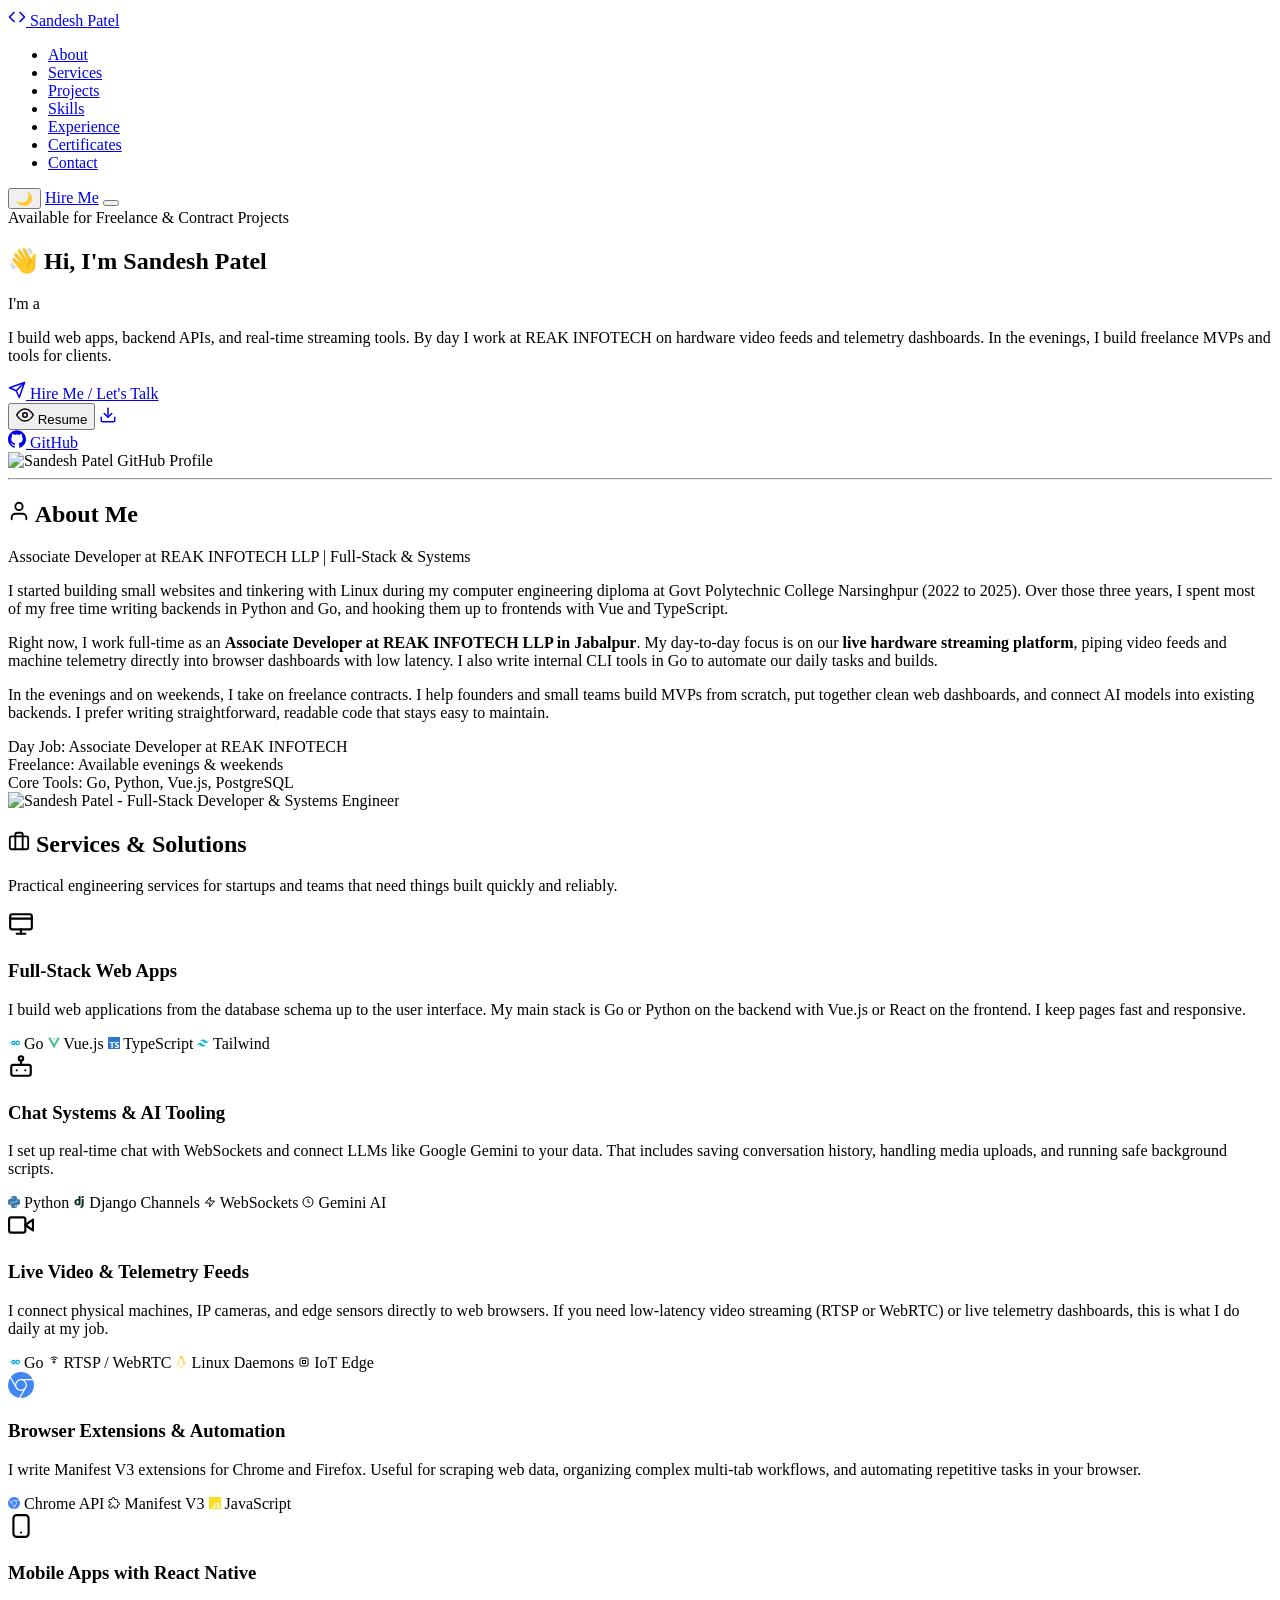
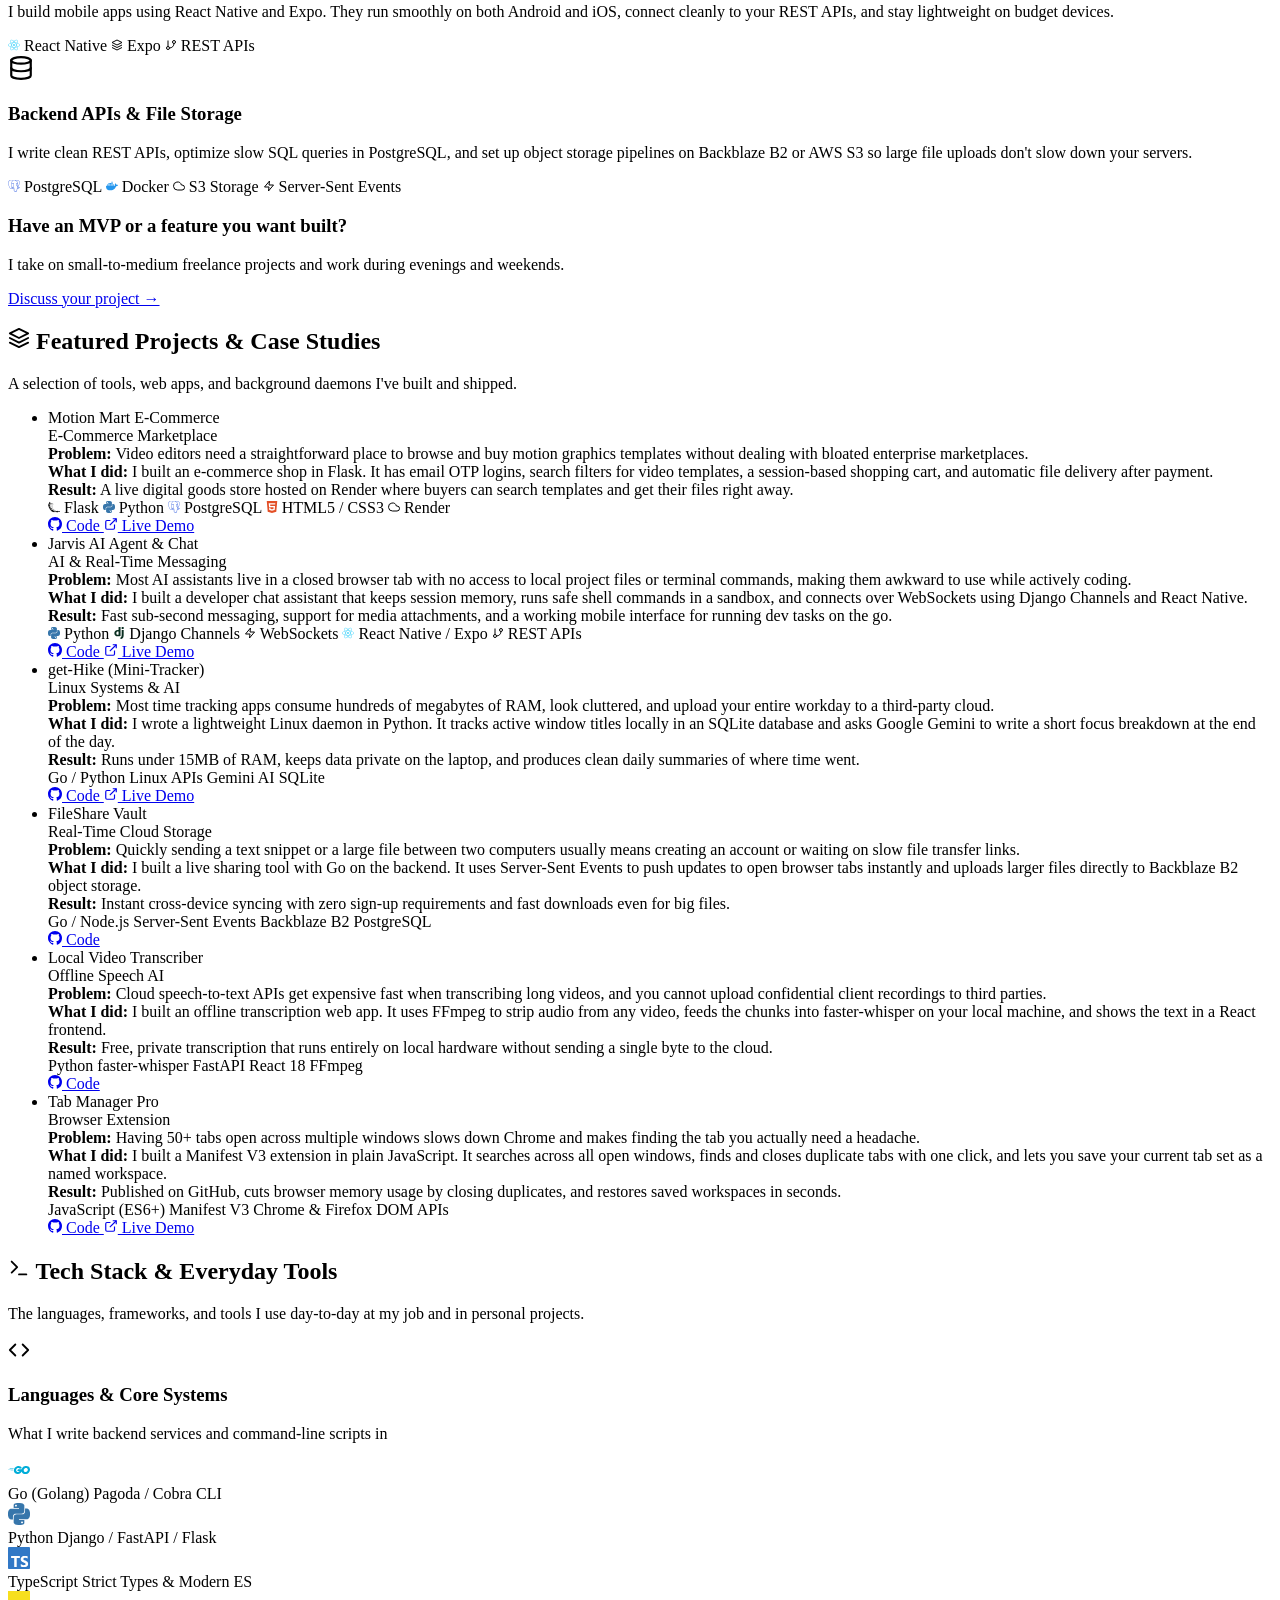
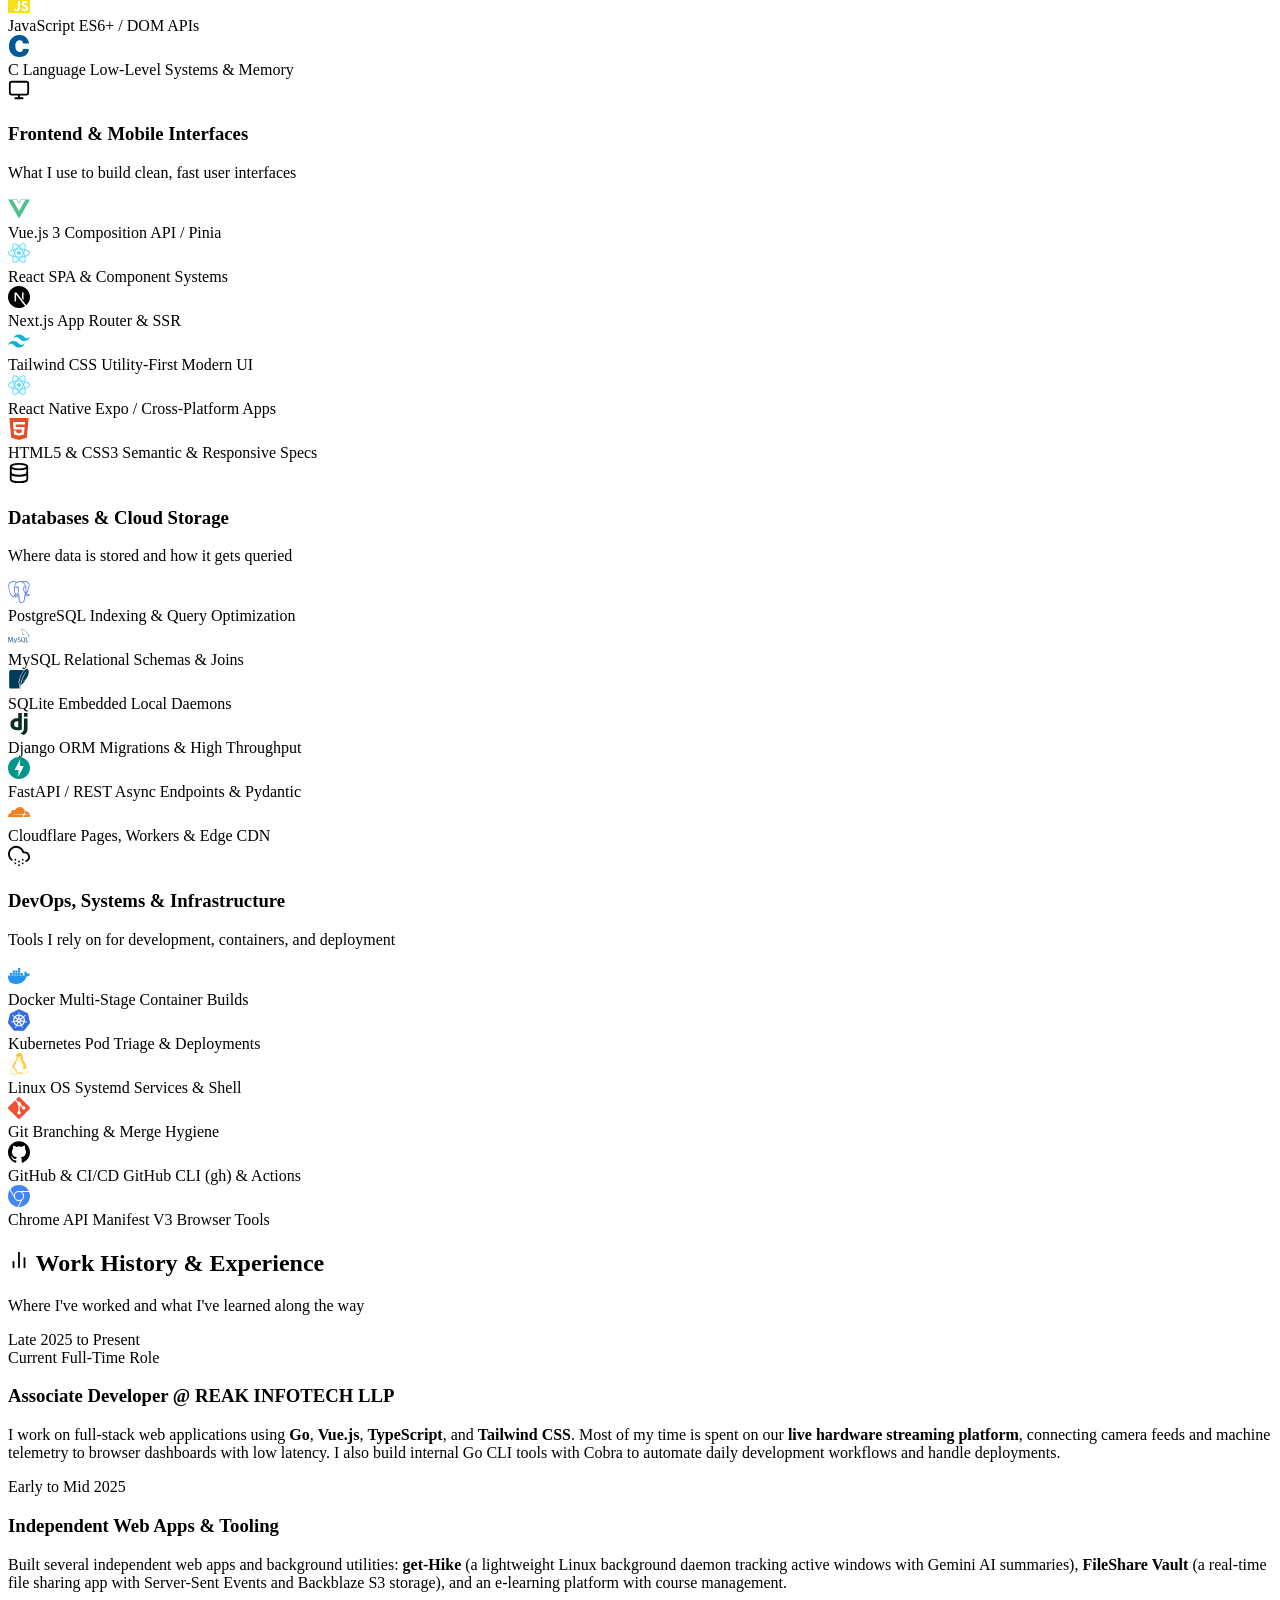
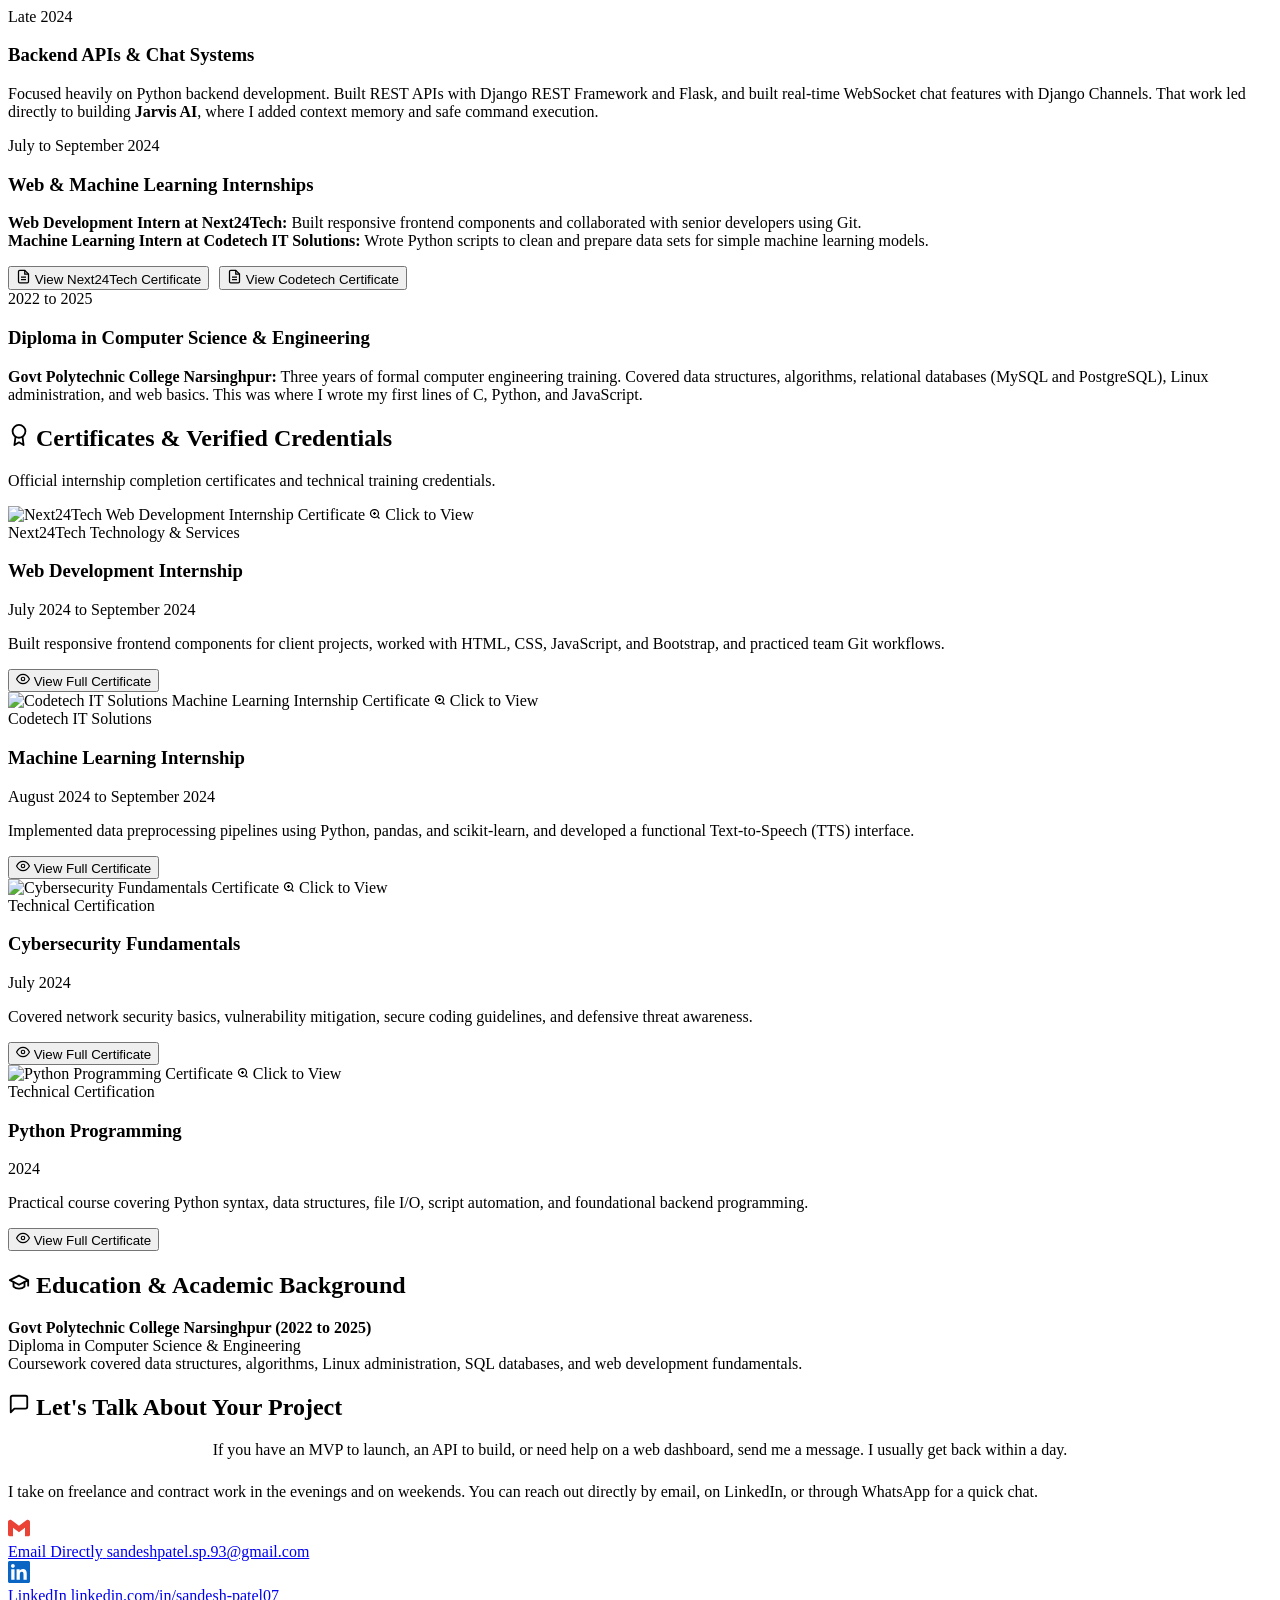
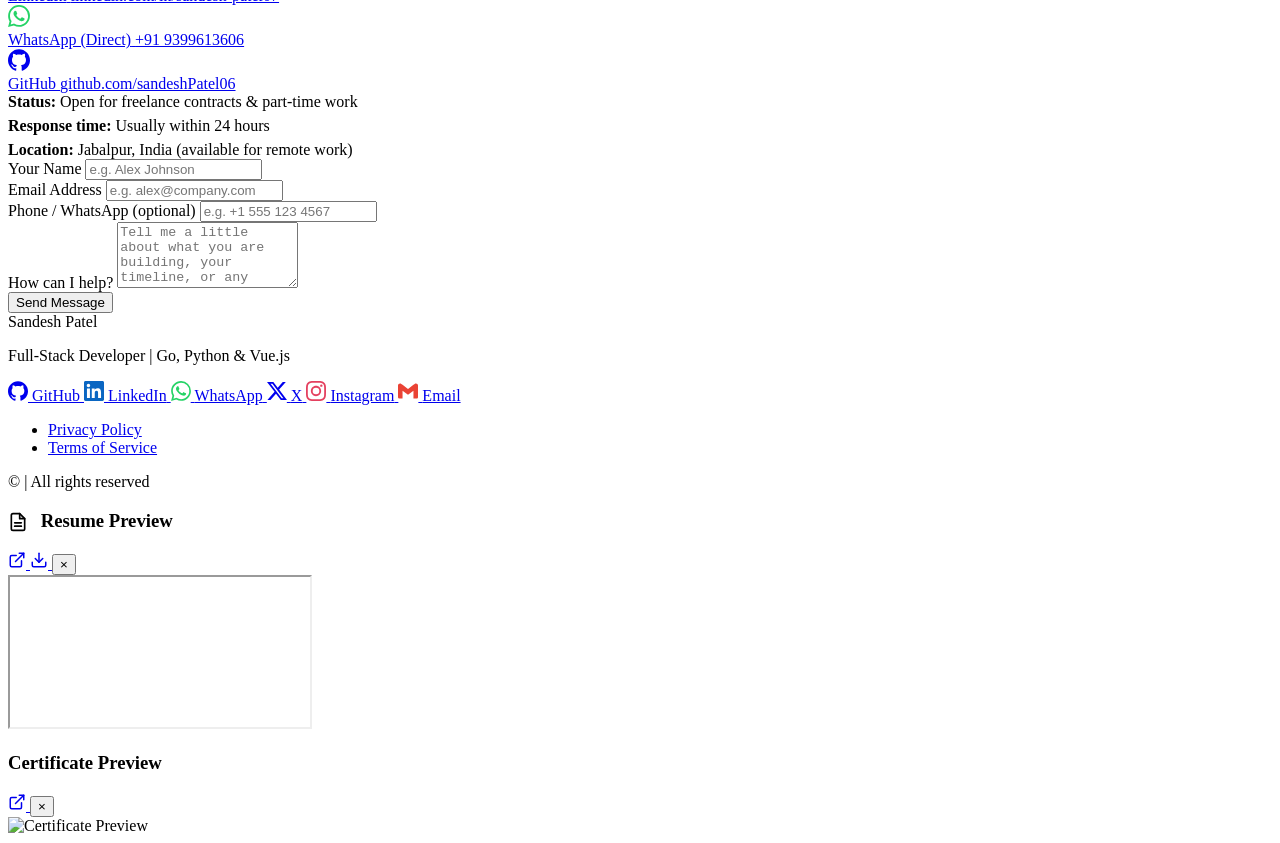
==== index.html @ 5919f119 "feat(seo): full schema.org JSON-LD graph plus search-enginefriendly assets - expand index JSON-LD to" ====
<!DOCTYPE html>
<html lang="en">

<head>
  <meta charset="UTF-8" />
  <meta name="viewport" content="width=device-width, initial-scale=1.0" />
  <meta name="description"
    content="Portfolio & Freelance Services of Sandesh Patel – Full-Stack Web Developer, Go & Python Engineer, and Systems Developer. Delivering production web apps, AI agents, and streaming platforms. Open to freelance projects and contracts.">
  <meta name="keywords" content="Sandesh Patel, Portfolio, Full Stack Developer, Go Developer, Golang, Python, Vue.js, TypeScript, Tailwind CSS, Freelance Web Developer, AI Agents, Hardware Streaming, Jabalpur">
  <meta name="author" content="Sandesh Patel">
  <meta name="robots" content="index, follow, max-snippet:-1, max-image-preview:large, max-video-preview:-1">
  <meta name="theme-color" content="#f1f5f9" media="(prefers-color-scheme: light)">
  <meta name="theme-color" content="#0b0f19" media="(prefers-color-scheme: dark)">
  <meta property="og:type" content="profile">
  <meta property="og:title" content="Sandesh Patel | Full-Stack Developer & Freelance Software Engineer">
  <meta property="og:description" content="Explore production web applications, AI agents, hardware-integrated streaming systems, and freelance engineering services by Sandesh Patel.">
  <meta property="og:url" content="https://sandesh-portfolio.pages.dev/">
  <meta property="og:site_name" content="Sandesh Patel Portfolio">
  <meta property="og:locale" content="en_IN">
  <meta property="og:image" content="https://sandesh-portfolio.pages.dev/img/sandesh_github.webp">
  <meta property="og:image:secure_url" content="https://sandesh-portfolio.pages.dev/img/sandesh_github.webp">
  <meta property="og:image:type" content="image/webp">
  <meta property="og:image:width" content="460">
  <meta property="og:image:height" content="460">
  <meta property="og:image:alt" content="Sandesh Patel - Full-Stack Developer & Systems Engineer">
  <meta name="twitter:card" content="summary_large_image">
  <meta name="twitter:site" content="@SandeshPat007">
  <meta name="twitter:creator" content="@SandeshPat007">
  <meta name="twitter:title" content="Sandesh Patel | Full-Stack Developer & Freelance Software Engineer">
  <meta name="twitter:description" content="Explore production web applications, AI agents, hardware-integrated streaming systems, and freelance engineering services by Sandesh Patel.">
  <meta name="twitter:image" content="https://sandesh-portfolio.pages.dev/img/sandesh_github.webp">
  <meta name="twitter:image:alt" content="Sandesh Patel - Full-Stack Developer & Systems Engineer">
  <link rel="icon" href="img/favicon.png" type="image/png" />
  <link rel="apple-touch-icon" href="img/favicon.png" />
  <link rel="manifest" href="manifest.webmanifest" />
  <link rel="sitemap" type="application/xml" title="Sitemap" href="sitemap.xml" />
  <link rel="author" type="text/plain" title="humans.txt" href="humans.txt" />
  <link rel="preconnect" href="https://fonts.googleapis.com">
  <link rel="preconnect" href="https://fonts.gstatic.com" crossorigin>
  <link href="https://fonts.googleapis.com/css2?family=Poppins:wght@100;400;600;700&display=swap" rel="stylesheet">
  <title>Sandesh Patel | Full-Stack Developer & Software Engineer</title>
  <link rel="canonical" href="https://sandesh-portfolio.pages.dev/">
  <link rel="stylesheet" href="all-in-one.css">
  <meta name="google-site-verification" content="nqitHUh908uqMEZdwsWPS-aIUuQuSeO3wPVCeDA7ZlI" />
  <meta name="google-site-verification" content="8d8686369b9d6380" />

  <!-- Schema.org JSON-LD structured data: full entity graph for rich snippets, Knowledge Panel & breadcrumbs -->
  <script type="application/ld+json">
  {
    "@context": "https://schema.org",
    "@graph": [
      {
        "@type": "ProfilePage",
        "@id": "https://sandesh-portfolio.pages.dev/#profilepage",
        "url": "https://sandesh-portfolio.pages.dev/",
        "name": "Sandesh Patel | Full-Stack Developer & Software Engineer",
        "description": "Portfolio and freelance services of Sandesh Patel – Full-Stack Web Developer, Go & Python Engineer, and Systems Developer.",
        "inLanguage": "en",
        "dateModified": "2026-11-02",
        "isPartOf": { "@id": "https://sandesh-portfolio.pages.dev/#website" },
        "primaryImageOfPage": { "@id": "https://sandesh-portfolio.pages.dev/#profile-photo" },
        "about": { "@id": "https://sandesh-portfolio.pages.dev/#person" },
        "mainEntity": { "@id": "https://sandesh-portfolio.pages.dev/#person" },
        "breadcrumb": { "@id": "https://sandesh-portfolio.pages.dev/#breadcrumb" }
      },
      {
        "@type": "WebSite",
        "@id": "https://sandesh-portfolio.pages.dev/#website",
        "url": "https://sandesh-portfolio.pages.dev/",
        "name": "Sandesh Patel Portfolio",
        "description": "Portfolio and freelance services of Sandesh Patel – Full-Stack Web Developer, Go & Python Engineer, and Systems Developer.",
        "inLanguage": "en",
        "copyrightYear": "2026",
        "copyrightHolder": { "@id": "https://sandesh-portfolio.pages.dev/#person" },
        "publisher": { "@id": "https://sandesh-portfolio.pages.dev/#person" }
      },
      {
        "@type": "BreadcrumbList",
        "@id": "https://sandesh-portfolio.pages.dev/#breadcrumb",
        "itemListElement": [
          {
            "@type": "ListItem",
            "position": 1,
            "name": "Home",
            "item": "https://sandesh-portfolio.pages.dev/"
          }
        ]
      },
      {
        "@type": "ImageObject",
        "@id": "https://sandesh-portfolio.pages.dev/#profile-photo",
        "url": "https://sandesh-portfolio.pages.dev/img/sandesh_github.webp",
        "contentUrl": "https://sandesh-portfolio.pages.dev/img/sandesh_github.webp",
        "caption": "Sandesh Patel - Full-Stack Developer & Systems Engineer",
        "representativeOfPage": true
      },
      {
        "@type": "Person",
        "@id": "https://sandesh-portfolio.pages.dev/#person",
        "name": "Sandesh Patel",
        "jobTitle": "Full-Stack Web Developer & Systems Engineer",
        "description": "Full-Stack Web Developer and Systems Developer at REAK INFOTECH LLP, building production web apps, AI agents, and hardware-integrated streaming platforms. Open for freelance projects and contracts.",
        "url": "https://sandesh-portfolio.pages.dev/",
        "image": { "@id": "https://sandesh-portfolio.pages.dev/#profile-photo" },
        "email": "mailto:sandeshpatel.sp.93@gmail.com",
        "telephone": "+91-9399613606",
        "address": {
          "@type": "PostalAddress",
          "addressLocality": "Jabalpur",
          "addressRegion": "Madhya Pradesh",
          "addressCountry": "IN"
        },
        "alumniOf": { "@id": "https://sandesh-portfolio.pages.dev/#college" },
        "worksFor": { "@id": "https://sandesh-portfolio.pages.dev/#employer" },
        "contactPoint": { "@id": "https://sandesh-portfolio.pages.dev/#contact-point" },
        "knowsLanguage": ["English", "Hindi"],
        "knowsAbout": [
          "Full-Stack Web Development",
          "Go (Golang)",
          "Python",
          "Flask",
          "FastAPI",
          "Django",
          "Vue.js",
          "React",
          "React Native",
          "TypeScript",
          "Tailwind CSS",
          "AI Agents",
          "Hardware-Integrated Streaming",
          "WebSockets",
          "Server-Sent Events",
          "Linux Systems",
          "PostgreSQL",
          "Docker",
          "DevOps"
        ],
        "hasCredential": [
          { "@id": "https://sandesh-portfolio.pages.dev/#cred-diploma" },
          { "@id": "https://sandesh-portfolio.pages.dev/#cred-next24tech" },
          { "@id": "https://sandesh-portfolio.pages.dev/#cred-codetech" },
          { "@id": "https://sandesh-portfolio.pages.dev/#cred-cybersecurity" },
          { "@id": "https://sandesh-portfolio.pages.dev/#cred-python" }
        ],
        "makesOffer": [
          {
            "@type": "Offer",
            "@id": "https://sandesh-portfolio.pages.dev/#offer-fullstack",
            "itemOffered": { "@id": "https://sandesh-portfolio.pages.dev/#service-fullstack" },
            "offeredBy": { "@id": "https://sandesh-portfolio.pages.dev/#person" },
            "availability": "https://schema.org/InStock"
          },
          {
            "@type": "Offer",
            "@id": "https://sandesh-portfolio.pages.dev/#offer-ai",
            "itemOffered": { "@id": "https://sandesh-portfolio.pages.dev/#service-ai" },
            "offeredBy": { "@id": "https://sandesh-portfolio.pages.dev/#person" },
            "availability": "https://schema.org/InStock"
          },
          {
            "@type": "Offer",
            "@id": "https://sandesh-portfolio.pages.dev/#offer-streaming",
            "itemOffered": { "@id": "https://sandesh-portfolio.pages.dev/#service-streaming" },
            "offeredBy": { "@id": "https://sandesh-portfolio.pages.dev/#person" },
            "availability": "https://schema.org/InStock"
          },
          {
            "@type": "Offer",
            "@id": "https://sandesh-portfolio.pages.dev/#offer-extensions",
            "itemOffered": { "@id": "https://sandesh-portfolio.pages.dev/#service-extensions" },
            "offeredBy": { "@id": "https://sandesh-portfolio.pages.dev/#person" },
            "availability": "https://schema.org/InStock"
          },
          {
            "@type": "Offer",
            "@id": "https://sandesh-portfolio.pages.dev/#offer-mobile",
            "itemOffered": { "@id": "https://sandesh-portfolio.pages.dev/#service-mobile" },
            "offeredBy": { "@id": "https://sandesh-portfolio.pages.dev/#person" },
            "availability": "https://schema.org/InStock"
          },
          {
            "@type": "Offer",
            "@id": "https://sandesh-portfolio.pages.dev/#offer-backend",
            "itemOffered": { "@id": "https://sandesh-portfolio.pages.dev/#service-backend" },
            "offeredBy": { "@id": "https://sandesh-portfolio.pages.dev/#person" },
            "availability": "https://schema.org/InStock"
          }
        ],
        "sameAs": [
          "https://github.com/sandeshPatel06",
          "https://www.linkedin.com/in/sandesh-patel07",
          "https://x.com/SandeshPat007",
          "https://www.instagram.com/sandesh_patel007",
          "https://wa.me/9399613606"
        ]
      },
      {
        "@type": "ContactPoint",
        "@id": "https://sandesh-portfolio.pages.dev/#contact-point",
        "contactType": "freelance inquiries",
        "email": "mailto:sandeshpatel.sp.93@gmail.com",
        "telephone": "+91-9399613606",
        "areaServed": "Worldwide",
        "availableLanguage": ["English", "Hindi"]
      },
      {
        "@type": "Organization",
        "@id": "https://sandesh-portfolio.pages.dev/#employer",
        "name": "REAK INFOTECH LLP",
        "address": {
          "@type": "PostalAddress",
          "addressLocality": "Jabalpur",
          "addressRegion": "Madhya Pradesh",
          "addressCountry": "IN"
        }
      },
      {
        "@type": "EducationalOrganization",
        "@id": "https://sandesh-portfolio.pages.dev/#college",
        "name": "Govt Polytechnic College Narsinghpur",
        "address": {
          "@type": "PostalAddress",
          "addressLocality": "Narsinghpur",
          "addressRegion": "Madhya Pradesh",
          "addressCountry": "IN"
        }
      },
      {
        "@type": "Service",
        "@id": "https://sandesh-portfolio.pages.dev/#service-fullstack",
        "name": "Full-Stack Web App Development",
        "serviceType": "Web Development",
        "description": "Web applications built from the database schema up to the user interface, with Go or Python backends and Vue.js or React frontends, kept fast and responsive.",
        "provider": { "@id": "https://sandesh-portfolio.pages.dev/#person" },
        "areaServed": "Worldwide"
      },
      {
        "@type": "Service",
        "@id": "https://sandesh-portfolio.pages.dev/#service-ai",
        "name": "Chat Systems & AI Tooling",
        "serviceType": "AI Integration & Real-Time Chat",
        "description": "Real-time chat with WebSockets and LLM integration (e.g. Google Gemini), including conversation history, media uploads, and safe background scripts.",
        "provider": { "@id": "https://sandesh-portfolio.pages.dev/#person" },
        "areaServed": "Worldwide"
      },
      {
        "@type": "Service",
        "@id": "https://sandesh-portfolio.pages.dev/#service-streaming",
        "name": "Live Video & Telemetry Feeds",
        "serviceType": "Streaming Media & IoT Integration",
        "description": "Connecting machines, IP cameras, and edge sensors directly to web browsers with low-latency RTSP/WebRTC video streaming and live telemetry dashboards.",
        "provider": { "@id": "https://sandesh-portfolio.pages.dev/#person" },
        "areaServed": "Worldwide"
      },
      {
        "@type": "Service",
        "@id": "https://sandesh-portfolio.pages.dev/#service-extensions",
        "name": "Browser Extensions & Automation",
        "serviceType": "Browser Extension Development",
        "description": "Manifest V3 extensions for Chrome and Firefox for web data scraping, multi-tab workflow organization, and browser task automation.",
        "provider": { "@id": "https://sandesh-portfolio.pages.dev/#person" },
        "areaServed": "Worldwide"
      },
      {
        "@type": "Service",
        "@id": "https://sandesh-portfolio.pages.dev/#service-mobile",
        "name": "Mobile Apps with React Native",
        "serviceType": "Mobile App Development",
        "description": "Cross-platform React Native apps built with Expo for Android and iOS, connecting cleanly to REST APIs and staying lightweight on budget devices.",
        "provider": { "@id": "https://sandesh-portfolio.pages.dev/#person" },
        "areaServed": "Worldwide"
      },
      {
        "@type": "Service",
        "@id": "https://sandesh-portfolio.pages.dev/#service-backend",
        "name": "Backend APIs & File Storage",
        "serviceType": "Backend & Cloud Storage Engineering",
        "description": "Clean REST APIs, PostgreSQL query optimization, and object storage pipelines on Backblaze B2 or AWS S3 for large file uploads.",
        "provider": { "@id": "https://sandesh-portfolio.pages.dev/#person" },
        "areaServed": "Worldwide"
      },
      {
        "@type": "ItemList",
        "@id": "https://sandesh-portfolio.pages.dev/#featured-projects",
        "name": "Featured Projects & Case Studies",
        "description": "A selection of tools, web apps, and background daemons built and shipped by Sandesh Patel.",
        "itemListElement": [
          {
            "@type": "ListItem",
            "position": 1,
            "item": { "@id": "https://sandesh-portfolio.pages.dev/#project-motion-mart" }
          },
          {
            "@type": "ListItem",
            "position": 2,
            "item": { "@id": "https://sandesh-portfolio.pages.dev/#project-jarvis" }
          },
          {
            "@type": "ListItem",
            "position": 3,
            "item": { "@id": "https://sandesh-portfolio.pages.dev/#project-gethike" }
          },
          {
            "@type": "ListItem",
            "position": 4,
            "item": { "@id": "https://sandesh-portfolio.pages.dev/#project-fileshare" }
          },
          {
            "@type": "ListItem",
            "position": 5,
            "item": { "@id": "https://sandesh-portfolio.pages.dev/#project-transcriber" }
          },
          {
            "@type": "ListItem",
            "position": 6,
            "item": { "@id": "https://sandesh-portfolio.pages.dev/#project-tabmanager" }
          }
        ]
      },
      {
        "@type": "SoftwareApplication",
        "@id": "https://sandesh-portfolio.pages.dev/#project-motion-mart",
        "name": "Motion Mart E-Commerce",
        "description": "E-commerce shop for motion graphics templates built with Flask, featuring email OTP logins, search filters for video templates, a session-based shopping cart, and automatic digital file delivery after payment.",
        "url": "https://motion-mart-ecommerce.onrender.com",
        "codeRepository": "https://github.com/sandeshPatel06/motion-mart-ecommerce",
        "author": { "@id": "https://sandesh-portfolio.pages.dev/#person" },
        "applicationCategory": "WebApplication",
        "operatingSystem": "Web browser",
        "inLanguage": "en",
        "keywords": "Python, Flask, PostgreSQL, E-Commerce, Render"
      },
      {
        "@type": "SoftwareApplication",
        "@id": "https://sandesh-portfolio.pages.dev/#project-jarvis",
        "name": "Jarvis AI Agent & Chat",
        "description": "Developer AI chat assistant with session memory, sandboxed shell command execution, and WebSocket messaging built with Django Channels, plus a React Native mobile interface for running dev tasks on the go.",
        "url": "https://jarvis-chat-0.vercel.app",
        "codeRepository": "https://github.com/sandeshPatel06/jarvis-ai",
        "author": { "@id": "https://sandesh-portfolio.pages.dev/#person" },
        "applicationCategory": "WebApplication",
        "operatingSystem": "Web browser, Android, iOS",
        "inLanguage": "en",
        "keywords": "Python, Django Channels, WebSockets, React Native, AI Agent"
      },
      {
        "@type": "SoftwareApplication",
        "@id": "https://sandesh-portfolio.pages.dev/#project-gethike",
        "name": "get-Hike (Mini-Tracker)",
        "description": "Lightweight Linux daemon in Python that tracks active window titles locally in an SQLite database and uses Google Gemini to write a short daily focus breakdown. Runs under 15MB of RAM with all data kept private on the laptop.",
        "url": "https://sandeshpatel06.github.io/mini-tracker/",
        "codeRepository": "https://github.com/sandeshPatel06/mini-tracker",
        "author": { "@id": "https://sandesh-portfolio.pages.dev/#person" },
        "applicationCategory": "DesktopApplication",
        "operatingSystem": "Linux",
        "inLanguage": "en",
        "keywords": "Go, Python, Linux, Gemini AI, SQLite"
      },
      {
        "@type": "SoftwareApplication",
        "@id": "https://sandesh-portfolio.pages.dev/#project-fileshare",
        "name": "FileShare Vault",
        "description": "Live cross-device sharing tool built with Go that uses Server-Sent Events to push updates to open browser tabs instantly and uploads larger files directly to Backblaze B2 object storage, with zero sign-up requirements.",
        "url": "https://github.com/sandeshPatel06/file-share",
        "codeRepository": "https://github.com/sandeshPatel06/file-share",
        "author": { "@id": "https://sandesh-portfolio.pages.dev/#person" },
        "applicationCategory": "WebApplication",
        "operatingSystem": "Web browser",
        "inLanguage": "en",
        "keywords": "Go, Server-Sent Events, Backblaze B2, PostgreSQL"
      },
      {
        "@type": "SoftwareApplication",
        "@id": "https://sandesh-portfolio.pages.dev/#project-transcriber",
        "name": "Local Video Transcriber",
        "description": "Offline speech-to-text web app that uses FFmpeg to strip audio from any video, feeds chunks into faster-whisper on local hardware, and shows the transcription in a React frontend. Fully free and private, no cloud calls.",
        "url": "https://github.com/sandeshPatel06/link-video",
        "codeRepository": "https://github.com/sandeshPatel06/link-video",
        "author": { "@id": "https://sandesh-portfolio.pages.dev/#person" },
        "applicationCategory": "MultimediaApplication",
        "operatingSystem": "Desktop (Windows, macOS, Linux)",
        "inLanguage": "en",
        "keywords": "Python, faster-whisper, FastAPI, React, FFmpeg"
      },
      {
        "@type": "SoftwareApplication",
        "@id": "https://sandesh-portfolio.pages.dev/#project-tabmanager",
        "name": "Tab Manager Pro",
        "description": "Manifest V3 browser extension in plain JavaScript that searches across all open windows, closes duplicate tabs with one click, and saves the current tab set as a named workspace.",
        "url": "https://sandeshpatel06.github.io/tab-manager-pro/",
        "codeRepository": "https://github.com/sandeshPatel06/tab-manager-pro",
        "author": { "@id": "https://sandesh-portfolio.pages.dev/#person" },
        "applicationCategory": "BrowserApplication",
        "operatingSystem": "Chrome, Firefox",
        "inLanguage": "en",
        "keywords": "JavaScript, Manifest V3, Chrome, Firefox"
      },
      {
        "@type": "EducationalOccupationalCredential",
        "@id": "https://sandesh-portfolio.pages.dev/#cred-diploma",
        "name": "Diploma in Computer Science & Engineering",
        "credentialCategory": "diploma",
        "dateIssued": "2025",
        "recognizedBy": { "@id": "https://sandesh-portfolio.pages.dev/#college" }
      },
      {
        "@type": "EducationalOccupationalCredential",
        "@id": "https://sandesh-portfolio.pages.dev/#cred-next24tech",
        "name": "Next24Tech Web Development Internship Certificate",
        "credentialCategory": "internship certificate",
        "dateIssued": "2024-09",
        "url": "https://sandesh-portfolio.pages.dev/img/next24tech-internship-certificate.webp",
        "recognizedBy": {
          "@type": "Organization",
          "name": "Next24Tech Technology & Services"
        }
      },
      {
        "@type": "EducationalOccupationalCredential",
        "@id": "https://sandesh-portfolio.pages.dev/#cred-codetech",
        "name": "Codetech IT Solutions Machine Learning Internship Certificate",
        "credentialCategory": "internship certificate",
        "dateIssued": "2024-09",
        "url": "https://sandesh-portfolio.pages.dev/img/codetech-internship-certificate.webp",
        "recognizedBy": {
          "@type": "Organization",
          "name": "Codetech IT Solutions"
        }
      },
      {
        "@type": "EducationalOccupationalCredential",
        "@id": "https://sandesh-portfolio.pages.dev/#cred-cybersecurity",
        "name": "Cybersecurity Fundamentals Certification",
        "credentialCategory": "technical certification",
        "dateIssued": "2024-07",
        "url": "https://sandesh-portfolio.pages.dev/img/cybersecurity-certificate.webp"
      },
      {
        "@type": "EducationalOccupationalCredential",
        "@id": "https://sandesh-portfolio.pages.dev/#cred-python",
        "name": "Python Programming Certificate",
        "credentialCategory": "technical certification",
        "dateIssued": "2024",
        "url": "https://sandesh-portfolio.pages.dev/img/python-certificate.webp"
      },
      {
        "@type": "FAQPage",
        "@id": "https://sandesh-portfolio.pages.dev/#faq",
        "mainEntity": [
          {
            "@type": "Question",
            "name": "Is Sandesh Patel available for freelance work?",
            "acceptedAnswer": {
              "@type": "Answer",
              "text": "Yes. Sandesh is open for freelance contracts and part-time work during evenings and weekends, and typically replies within 24 hours."
            }
          },
          {
            "@type": "Question",
            "name": "What technologies does Sandesh Patel work with?",
            "acceptedAnswer": {
              "@type": "Answer",
              "text": "His core stack is Go and Python on the backend with Vue.js, React, and TypeScript on the frontend, plus PostgreSQL, SQLite, Docker, Linux, and Cloudflare Pages for hosting."
            }
          },
          {
            "@type": "Question",
            "name": "Where is Sandesh Patel based?",
            "acceptedAnswer": {
              "@type": "Answer",
              "text": "He is based in Jabalpur, Madhya Pradesh, India, and is available for remote work with clients worldwide."
            }
          },
          {
            "@type": "Question",
            "name": "How can I contact Sandesh Patel?",
            "acceptedAnswer": {
              "@type": "Answer",
              "text": "You can email sandeshpatel.sp.93@gmail.com, message him on WhatsApp at +91 9399613606, connect on LinkedIn, or use the contact form on this website."
            }
          }
        ]
      }
    ]
  }
  </script>
</head>

<body>
  <!-- ===== Navigation ===== -->
  <header id="home" class="site-header">
    <nav>
      <a href="#home" class="logo" title="Sandesh Patel Portfolio">
        <span class="logo-avatar" aria-hidden="true">
          <svg width="18" height="18" viewBox="0 0 24 24" fill="none" stroke="currentColor" stroke-width="2.2" stroke-linecap="round" stroke-linejoin="round">
            <polyline points="16 18 22 12 16 6"></polyline>
            <polyline points="8 6 2 12 8 18"></polyline>
          </svg>
        </span>
        <span class="logo-text">Sandesh <span class="logo-accent">Patel</span></span>
      </a>
      <div class="Right" id="nav-menu">
        <ul>
          <li><a href="#about" class="nav-link">About</a></li>
          <li><a href="#services" class="nav-link">Services</a></li>
          <li><a href="#projects" class="nav-link">Projects</a></li>
          <li><a href="#skills" class="nav-link">Skills</a></li>
          <li><a href="#experience" class="nav-link">Experience</a></li>
          <li><a href="#certificates" class="nav-link">Certificates</a></li>
          <li><a href="#contact" class="nav-link">Contact</a></li>
        </ul>
      </div>
      <div class="nav-actions">
        <button class="theme-toggle" id="theme-toggle" aria-label="Toggle light/dark theme"
          title="Toggle theme">🌙</button>
        <a href="#contact" class="nav-cta-btn" title="Contact Sandesh">Hire Me</a>
        <button class="menu-toggle" aria-label="Toggle navigation menu" aria-expanded="false" aria-controls="nav-menu">
          <span class="menu-icon"></span>
        </button>
      </div>
    </nav>
  </header>

  <!-- ===== Hero Section ===== -->
  <section class="hero firstsection">
    <div class="leftsection">
      <div class="status-badge-hero">
        <span class="status-dot"></span> Available for Freelance & Contract Projects
      </div>
      <h1>👋 Hi, I'm <span class="highlight-text">Sandesh Patel</span></h1>
      <p class="hero-role-line">I'm a <span id="element"></span></p>
      <p class="hero-subtext">I build web apps, backend APIs, and real-time streaming tools. By day I work at REAK INFOTECH on hardware video feeds and telemetry dashboards. In the evenings, I build freelance MVPs and tools for clients.</p>
      <div class="buttons">
        <a href="#contact" class="btn" title="Hire Sandesh or discuss a project">
          <svg width="18" height="18" viewBox="0 0 24 24" fill="none" stroke="currentColor" stroke-width="2" stroke-linecap="round" stroke-linejoin="round" aria-hidden="true">
            <line x1="22" y1="2" x2="11" y2="13"></line>
            <polygon points="22 2 15 22 11 13 2 9 22 2"></polygon>
          </svg>
          Hire Me / Let's Talk
        </a>
        <div class="btn-group">
          <button id="view-resume-btn" class="btn-group-left" type="button" title="View Resume Preview">
            <svg width="18" height="18" viewBox="0 0 24 24" fill="none" stroke="currentColor" stroke-width="2"
              stroke-linecap="round" stroke-linejoin="round">
              <path d="M1 12s4-8 11-8 11 8 11 8-4 8-11 8-11-8-11-8z" />
              <circle cx="12" cy="12" r="3" />
            </svg>
            Resume
          </button>
          <a id="download-resume-btn"
            href="https://drive.google.com/uc?export=download&id=1xfg6OyvaytkXQuqjgVhSyRAWkr4_91C1"
            class="btn-group-right" download title="Download Resume PDF">
            <svg width="18" height="18" viewBox="0 0 24 24" fill="none" stroke="currentColor" stroke-width="2"
              stroke-linecap="round" stroke-linejoin="round">
              <path d="M21 15v4a2 2 0 0 1-2 2H5a2 2 0 0 1-2-2v-4" />
              <polyline points="7 10 12 15 17 10" />
              <line x1="12" y1="15" x2="12" y2="3" />
            </svg>
          </a>
        </div>
        <a target="_blank" class="btn btn-secondary" href="https://github.com/sandeshPatel06" title="View GitHub Repositories">
          <svg width="18" height="18" viewBox="0 0 24 24" fill="currentColor" role="img" aria-label="GitHub"><path d="M12 .297c-6.63 0-12 5.373-12 12 0 5.303 3.438 9.8 8.205 11.385.6.113.82-.258.82-.577 0-.285-.01-1.04-.015-2.04-3.338.724-4.042-1.61-4.042-1.61C4.422 18.07 3.633 17.7 3.633 17.7c-1.087-.744.084-.729.084-.729 1.205.084 1.838 1.236 1.838 1.236 1.07 1.835 2.809 1.305 3.495.998.108-.776.417-1.305.76-1.605-2.665-.3-5.466-1.332-5.466-5.93 0-1.31.465-2.38 1.235-3.22-.135-.303-.54-1.523.105-3.176 0 0 1.005-.322 3.3 1.23.96-.267 1.98-.399 3-.405 1.02.006 2.04.138 3 .405 2.28-1.552 3.285-1.23 3.285-1.23.645 1.653.24 2.873.12 3.176.765.84 1.23 1.91 1.23 3.22 0 4.61-2.805 5.625-5.475 5.92.42.36.81 1.096.81 2.22 0 1.606-.015 2.896-.015 3.286 0 .315.21.69.825.57C20.565 22.092 24 17.592 24 12.297c0-6.627-5.373-12-12-12"/></svg>
          GitHub
        </a>
      </div>
    </div>
    <div class="rightsection">
      <img src="img/sandesh_github.webp" alt="Sandesh Patel GitHub Profile" />
    </div>
  </section>

  <hr>

  <!-- ===== About Section ===== -->
  <section id="about" class="firstsection about-section">
    <div class="leftsection">
      <h2>
        <span class="heading-icon" aria-hidden="true">
          <svg width="22" height="22" viewBox="0 0 24 24" fill="none" stroke="currentColor" stroke-width="2" stroke-linecap="round" stroke-linejoin="round">
            <path d="M20 21v-2a4 4 0 0 0-4-4H8a4 4 0 0 0-4 4v2"></path>
            <circle cx="12" cy="7" r="4"></circle>
          </svg>
        </span>
        About Me
      </h2>
      <p class="about-headline">Associate Developer at REAK INFOTECH LLP | Full-Stack & Systems</p>
      <p>I started building small websites and tinkering with Linux during my computer engineering diploma at Govt Polytechnic College Narsinghpur (2022 to 2025). Over those three years, I spent most of my free time writing backends in Python and Go, and hooking them up to frontends with Vue and TypeScript.</p>
      <p>Right now, I work full-time as an <strong>Associate Developer at REAK INFOTECH LLP in Jabalpur</strong>. My day-to-day focus is on our <strong>live hardware streaming platform</strong>, piping video feeds and machine telemetry directly into browser dashboards with low latency. I also write internal CLI tools in Go to automate our daily tasks and builds.</p>
      <p>In the evenings and on weekends, I take on freelance contracts. I help founders and small teams build MVPs from scratch, put together clean web dashboards, and connect AI models into existing backends. I prefer writing straightforward, readable code that stays easy to maintain.</p>
      <div class="about-highlights">
        <div class="about-highlight-pill">
          <span class="pill-dot"></span> Day Job: Associate Developer at REAK INFOTECH
        </div>
        <div class="about-highlight-pill">
          <span class="pill-dot"></span> Freelance: Available evenings & weekends
        </div>
        <div class="about-highlight-pill">
          <span class="pill-dot"></span> Core Tools: Go, Python, Vue.js, PostgreSQL
        </div>
      </div>
    </div>
    <div class="rightsection">
      <div class="about-photo-wrapper">
        <img src="img/sandesh_github.webp" alt="Sandesh Patel - Full-Stack Developer & Systems Engineer" />
      </div>
    </div>
  </section>

  <!-- ===== Services / Hire Me Section ===== -->
  <section id="services" class="services-container">
    <h2>
      <span class="heading-icon" aria-hidden="true">
        <svg width="22" height="22" viewBox="0 0 24 24" fill="none" stroke="currentColor" stroke-width="2" stroke-linecap="round" stroke-linejoin="round">
          <rect x="2" y="7" width="20" height="14" rx="2" ry="2"></rect>
          <path d="M16 21V5a2 2 0 0 0-2-2h-4a2 2 0 0 0-2 2v16"></path>
        </svg>
      </span>
      Services & Solutions
    </h2>
    <p class="section-intro">Practical engineering services for startups and teams that need things built quickly and reliably.</p>

    <div class="services-grid">
      <div class="service-card">
        <div class="service-icon" aria-hidden="true">
          <svg width="26" height="26" viewBox="0 0 24 24" fill="none" stroke="currentColor" stroke-width="2" stroke-linecap="round" stroke-linejoin="round">
            <rect x="2" y="3" width="20" height="14" rx="2" ry="2"></rect>
            <line x1="8" y1="21" x2="16" y2="21"></line>
            <line x1="12" y1="17" x2="12" y2="21"></line>
            <line x1="2" y1="7" x2="22" y2="7"></line>
          </svg>
        </div>
        <h3>Full-Stack Web Apps</h3>
        <p>I build web applications from the database schema up to the user interface. My main stack is Go or Python on the backend with Vue.js or React on the frontend. I keep pages fast and responsive.</p>
        <div class="service-tags">
          <span><svg width="12" height="12" viewBox="0 0 24 24" fill="#00ADD8" role="img" aria-label="Go"><path d="M1.811 10.231c-.047 0-.058-.023-.035-.059l.246-.315c.023-.035.081-.058.128-.058h4.172c.046 0 .058.035.035.07l-.199.303c-.023.036-.082.07-.117.07zM.047 11.306c-.047 0-.059-.023-.035-.058l.245-.316c.023-.035.082-.058.129-.058h5.328c.047 0 .07.035.058.07l-.093.28c-.012.047-.058.07-.105.07zm2.828 1.075c-.047 0-.059-.035-.035-.07l.163-.292c.023-.035.07-.07.117-.07h2.337c.047 0 .07.035.07.082l-.023.28c0 .047-.047.082-.082.082zm12.129-2.36c-.736.187-1.239.327-1.963.514-.176.046-.187.058-.34-.117-.174-.199-.303-.327-.548-.444-.737-.362-1.45-.257-2.115.175-.795.514-1.204 1.274-1.192 2.22.011.935.654 1.706 1.577 1.835.795.105 1.46-.175 1.987-.77.105-.13.198-.27.315-.434H10.47c-.245 0-.304-.152-.222-.35.152-.362.432-.97.596-1.274a.315.315 0 01.292-.187h4.253c-.023.316-.023.631-.07.947a4.983 4.983 0 01-.958 2.29c-.841 1.11-1.94 1.8-3.33 1.986-1.145.152-2.209-.07-3.143-.77-.865-.655-1.356-1.52-1.484-2.595-.152-1.274.222-2.419.993-3.424.83-1.086 1.928-1.776 3.272-2.02 1.098-.2 2.15-.07 3.096.571.62.41 1.063.97 1.356 1.648.07.105.023.164-.117.2m3.868 6.461c-1.064-.024-2.034-.328-2.852-1.029a3.665 3.665 0 01-1.262-2.255c-.21-1.32.152-2.489.947-3.529.853-1.122 1.881-1.706 3.272-1.95 1.192-.21 2.314-.095 3.33.595.923.63 1.496 1.484 1.648 2.605.198 1.578-.257 2.863-1.344 3.962-.771.783-1.718 1.273-2.805 1.495-.315.06-.63.07-.934.106zm2.78-4.72c-.011-.153-.011-.27-.034-.387-.21-1.157-1.274-1.81-2.384-1.554-1.087.245-1.788.935-2.045 2.033-.21.912.234 1.835 1.075 2.21.643.28 1.285.244 1.905-.07.923-.48 1.425-1.228 1.484-2.233z"/></svg> Go</span>
          <span><svg width="12" height="12" viewBox="0 0 24 24" fill="#4FC08D" role="img" aria-label="vuedotjs"><path d="M24,1.61H14.06L12,5.16,9.94,1.61H0L12,22.39ZM12,14.08,5.16,2.23H9.59L12,6.41l2.41-4.18h4.43Z"/></svg> Vue.js</span>
          <span><svg width="12" height="12" viewBox="0 0 24 24" fill="#3178C6" role="img" aria-label="TypeScript"><path d="M1.125 0C.502 0 0 .502 0 1.125v21.75C0 23.498.502 24 1.125 24h21.75c.623 0 1.125-.502 1.125-1.125V1.125C24 .502 23.498 0 22.875 0zm17.363 9.75c.612 0 1.154.037 1.627.111a6.38 6.38 0 0 1 1.306.34v2.458a3.95 3.95 0 0 0-.643-.361 5.093 5.093 0 0 0-.717-.26 5.453 5.453 0 0 0-1.426-.2c-.3 0-.573.028-.819.086a2.1 2.1 0 0 0-.623.242c-.17.104-.3.229-.393.374a.888.888 0 0 0-.14.49c0 .196.053.373.156.529.104.156.252.304.443.444s.423.276.696.41c.273.135.582.274.926.416.47.197.892.407 1.266.628.374.222.695.473.963.753.268.279.472.598.614.957.142.359.214.776.214 1.253 0 .657-.125 1.21-.373 1.656a3.033 3.033 0 0 1-1.012 1.085 4.38 4.38 0 0 1-1.487.596c-.566.12-1.163.18-1.79.18a9.916 9.916 0 0 1-1.84-.164 5.544 5.544 0 0 1-1.512-.493v-2.63a5.033 5.033 0 0 0 3.237 1.2c.333 0 .624-.03.872-.09.249-.06.456-.144.623-.25.166-.108.29-.234.373-.38a1.023 1.023 0 0 0-.074-1.089 2.12 2.12 0 0 0-.537-.5 5.597 5.597 0 0 0-.807-.444 27.72 27.72 0 0 0-1.007-.436c-.918-.383-1.602-.852-2.053-1.405-.45-.553-.676-1.222-.676-2.005 0-.614.123-1.141.369-1.582.246-.441.58-.804 1.004-1.089a4.494 4.494 0 0 1 1.47-.629 7.536 7.536 0 0 1 1.77-.201zm-15.113.188h9.563v2.166H9.506v9.646H6.789v-9.646H3.375z"/></svg> TypeScript</span>
          <span><svg width="12" height="12" viewBox="0 0 24 24" fill="#06B6D4" role="img" aria-label="Tailwind CSS"><path d="M12.001,4.8c-3.2,0-5.2,1.6-6,4.8c1.2-1.6,2.6-2.2,4.2-1.8c0.913,0.228,1.565,0.89,2.288,1.624 C13.666,10.618,15.027,12,18.001,12c3.2,0,5.2-1.6,6-4.8c-1.2,1.6-2.6,2.2-4.2,1.8c-0.913-0.228-1.565-0.89-2.288-1.624 C16.337,6.182,14.976,4.8,12.001,4.8z M6.001,12c-3.2,0-5.2,1.6-6,4.8c1.2-1.6,2.6-2.2,4.2-1.8c0.913,0.228,1.565,0.89,2.288,1.624 c1.177,1.194,2.538,2.576,5.512,2.576c3.2,0,5.2-1.6,6-4.8c-1.2,1.6-2.6,2.2-4.2,1.8c-0.913-0.228-1.565-0.89-2.288-1.624 C10.337,13.382,8.976,12,6.001,12z"/></svg> Tailwind</span>
        </div>
      </div>

      <div class="service-card">
        <div class="service-icon" aria-hidden="true">
          <svg width="26" height="26" viewBox="0 0 24 24" fill="none" stroke="currentColor" stroke-width="2" stroke-linecap="round" stroke-linejoin="round">
            <rect x="3" y="11" width="18" height="10" rx="2"></rect>
            <circle cx="12" cy="5" r="2"></circle>
            <path d="M12 7v4"></path>
            <line x1="8" y1="16" x2="8.01" y2="16"></line>
            <line x1="16" y1="16" x2="16.01" y2="16"></line>
          </svg>
        </div>
        <h3>Chat Systems & AI Tooling</h3>
        <p>I set up real-time chat with WebSockets and connect LLMs like Google Gemini to your data. That includes saving conversation history, handling media uploads, and running safe background scripts.</p>
        <div class="service-tags">
          <span><svg width="12" height="12" viewBox="0 0 24 24" fill="#3776AB" role="img" aria-label="Python"><path d="M14.25.18l.9.2.73.26.59.3.45.32.34.34.25.34.16.33.1.3.04.26.02.2-.01.13V8.5l-.05.63-.13.55-.21.46-.26.38-.3.31-.33.25-.35.19-.35.14-.33.1-.3.07-.26.04-.21.02H8.77l-.69.05-.59.14-.5.22-.41.27-.33.32-.27.35-.2.36-.15.37-.1.35-.07.32-.04.27-.02.21v3.06H3.17l-.21-.03-.28-.07-.32-.12-.35-.18-.36-.26-.36-.36-.35-.46-.32-.59-.28-.73-.21-.88-.14-1.05-.05-1.23.06-1.22.16-1.04.24-.87.32-.71.36-.57.4-.44.42-.33.42-.24.4-.16.36-.1.32-.05.24-.01h.16l.06.01h8.16v-.83H6.18l-.01-2.75-.02-.37.05-.34.11-.31.17-.28.25-.26.31-.23.38-.2.44-.18.51-.15.58-.12.64-.1.71-.06.77-.04.84-.02 1.27.05zm-6.3 1.98l-.23.33-.08.41.08.41.23.34.33.22.41.09.41-.09.33-.22.23-.34.08-.41-.08-.41-.23-.33-.33-.22-.41-.09-.41.09zm13.09 3.95l.28.06.32.12.35.18.36.27.36.35.35.47.32.59.28.73.21.88.14 1.04.05 1.23-.06 1.23-.16 1.04-.24.86-.32.71-.36.57-.4.45-.42.33-.42.24-.4.16-.36.09-.32.05-.24.02-.16-.01h-8.22v.82h5.84l.01 2.76.02.36-.05.34-.11.31-.17.29-.25.25-.31.24-.38.2-.44.17-.51.15-.58.13-.64.09-.71.07-.77.04-.84.01-1.27-.04-1.07-.14-.9-.2-.73-.25-.59-.3-.45-.33-.34-.34-.25-.34-.16-.33-.1-.3-.04-.25-.02-.2.01-.13v-5.34l.05-.64.13-.54.21-.46.26-.38.3-.32.33-.24.35-.2.35-.14.33-.1.3-.06.26-.04.21-.02.13-.01h5.84l.69-.05.59-.14.5-.21.41-.28.33-.32.27-.35.2-.36.15-.36.1-.35.07-.32.04-.28.02-.21V6.07h2.09l.14.01zm-6.47 14.25l-.23.33-.08.41.08.41.23.33.33.23.41.08.41-.08.33-.23.23-.33.08-.41-.08-.41-.23-.33-.33-.23-.41-.08-.41.08z"/></svg> Python</span>
          <span><svg width="12" height="12" viewBox="0 0 24 24" fill="#092E20" role="img" aria-label="Django"><path d="M11.146 0h3.924v18.166c-2.013.382-3.491.535-5.096.535-4.791 0-7.288-2.166-7.288-6.32 0-4.002 2.65-6.6 6.753-6.6.637 0 1.121.05 1.707.203zm0 9.143a3.894 3.894 0 00-1.325-.204c-1.988 0-3.134 1.223-3.134 3.365 0 2.09 1.096 3.236 3.109 3.236.433 0 .79-.025 1.35-.102V9.142zM21.314 6.06v9.098c0 3.134-.229 4.638-.917 5.937-.637 1.249-1.478 2.039-3.211 2.905l-3.644-1.733c1.733-.815 2.574-1.53 3.109-2.625.561-1.121.739-2.421.739-5.835V6.059h3.924zM17.39.021h3.924v4.026H17.39z"/></svg> Django Channels</span>
          <span><svg width="12" height="12" viewBox="0 0 24 24" fill="none" stroke="currentColor" stroke-width="2"><polygon points="13 2 3 14 12 14 11 22 21 10 12 10 13 2"></polygon></svg> WebSockets</span>
          <span><svg width="12" height="12" viewBox="0 0 24 24" fill="none" stroke="currentColor" stroke-width="2"><circle cx="12" cy="12" r="10"></circle><path d="M12 6v6l4 2"></path></svg> Gemini AI</span>
        </div>
      </div>

      <div class="service-card">
        <div class="service-icon" aria-hidden="true">
          <svg width="26" height="26" viewBox="0 0 24 24" fill="none" stroke="currentColor" stroke-width="2" stroke-linecap="round" stroke-linejoin="round">
            <polygon points="23 7 16 12 23 17 23 7"></polygon>
            <rect x="1" y="5" width="15" height="14" rx="2" ry="2"></rect>
          </svg>
        </div>
        <h3>Live Video & Telemetry Feeds</h3>
        <p>I connect physical machines, IP cameras, and edge sensors directly to web browsers. If you need low-latency video streaming (RTSP or WebRTC) or live telemetry dashboards, this is what I do daily at my job.</p>
        <div class="service-tags">
          <span><svg width="12" height="12" viewBox="0 0 24 24" fill="#00ADD8" role="img" aria-label="Go"><path d="M1.811 10.231c-.047 0-.058-.023-.035-.059l.246-.315c.023-.035.081-.058.128-.058h4.172c.046 0 .058.035.035.07l-.199.303c-.023.036-.082.07-.117.07zM.047 11.306c-.047 0-.059-.023-.035-.058l.245-.316c.023-.035.082-.058.129-.058h5.328c.047 0 .07.035.058.07l-.093.28c-.012.047-.058.07-.105.07zm2.828 1.075c-.047 0-.059-.035-.035-.07l.163-.292c.023-.035.07-.07.117-.07h2.337c.047 0 .07.035.07.082l-.023.28c0 .047-.047.082-.082.082zm12.129-2.36c-.736.187-1.239.327-1.963.514-.176.046-.187.058-.34-.117-.174-.199-.303-.327-.548-.444-.737-.362-1.45-.257-2.115.175-.795.514-1.204 1.274-1.192 2.22.011.935.654 1.706 1.577 1.835.795.105 1.46-.175 1.987-.77.105-.13.198-.27.315-.434H10.47c-.245 0-.304-.152-.222-.35.152-.362.432-.97.596-1.274a.315.315 0 01.292-.187h4.253c-.023.316-.023.631-.07.947a4.983 4.983 0 01-.958 2.29c-.841 1.11-1.94 1.8-3.33 1.986-1.145.152-2.209-.07-3.143-.77-.865-.655-1.356-1.52-1.484-2.595-.152-1.274.222-2.419.993-3.424.83-1.086 1.928-1.776 3.272-2.02 1.098-.2 2.15-.07 3.096.571.62.41 1.063.97 1.356 1.648.07.105.023.164-.117.2m3.868 6.461c-1.064-.024-2.034-.328-2.852-1.029a3.665 3.665 0 01-1.262-2.255c-.21-1.32.152-2.489.947-3.529.853-1.122 1.881-1.706 3.272-1.95 1.192-.21 2.314-.095 3.33.595.923.63 1.496 1.484 1.648 2.605.198 1.578-.257 2.863-1.344 3.962-.771.783-1.718 1.273-2.805 1.495-.315.06-.63.07-.934.106zm2.78-4.72c-.011-.153-.011-.27-.034-.387-.21-1.157-1.274-1.81-2.384-1.554-1.087.245-1.788.935-2.045 2.033-.21.912.234 1.835 1.075 2.21.643.28 1.285.244 1.905-.07.923-.48 1.425-1.228 1.484-2.233z"/></svg> Go</span>
          <span><svg width="12" height="12" viewBox="0 0 24 24" fill="none" stroke="currentColor" stroke-width="2"><path d="M4.93 4.93a10 10 0 0 1 14.14 0"></path><path d="M7.76 7.76a6 6 0 0 1 8.48 0"></path><circle cx="12" cy="12" r="2"></circle></svg> RTSP / WebRTC</span>
          <span><svg width="12" height="12" viewBox="0 0 24 24" fill="#FCC624" role="img" aria-label="Linux"><path d="M12.504 0c-.155 0-.315.008-.48.021-4.226.333-3.105 4.807-3.17 6.298-.076 1.092-.3 1.953-1.05 3.02-.885 1.051-2.127 2.75-2.716 4.521-.278.832-.41 1.684-.287 2.489a.424.424 0 00-.11.135c-.26.268-.45.6-.663.839-.199.199-.485.267-.797.4-.313.136-.658.269-.864.68-.09.189-.136.394-.132.602 0 .199.027.4.055.536.058.399.116.728.04.97-.249.68-.28 1.145-.106 1.484.174.334.535.47.94.601.81.2 1.91.135 2.774.6.926.466 1.866.67 2.616.47.526-.116.97-.464 1.208-.946.587-.003 1.23-.269 2.26-.334.699-.058 1.574.267 2.577.2.025.134.063.198.114.333l.003.003c.391.778 1.113 1.132 1.884 1.071.771-.06 1.592-.536 2.257-1.306.631-.765 1.683-1.084 2.378-1.503.348-.199.629-.469.649-.853.023-.4-.2-.811-.714-1.376v-.097l-.003-.003c-.17-.2-.25-.535-.338-.926-.085-.401-.182-.786-.492-1.046h-.003c-.059-.054-.123-.067-.188-.135a.357.357 0 00-.19-.064c.431-1.278.264-2.55-.173-3.694-.533-1.41-1.465-2.638-2.175-3.483-.796-1.005-1.576-1.957-1.56-3.368.026-2.152.236-6.133-3.544-6.139zm.529 3.405h.013c.213 0 .396.062.584.198.19.135.33.332.438.533.105.259.158.459.166.724 0-.02.006-.04.006-.06v.105a.086.086 0 01-.004-.021l-.004-.024a1.807 1.807 0 01-.15.706.953.953 0 01-.213.335.71.71 0 00-.088-.042c-.104-.045-.198-.064-.284-.133a1.312 1.312 0 00-.22-.066c.05-.06.146-.133.183-.198.053-.128.082-.264.088-.402v-.02a1.21 1.21 0 00-.061-.4c-.045-.134-.101-.2-.183-.333-.084-.066-.167-.132-.267-.132h-.016c-.093 0-.176.03-.262.132a.8.8 0 00-.205.334 1.18 1.18 0 00-.09.4v.019c.002.089.008.179.02.267-.193-.067-.438-.135-.607-.202a1.635 1.635 0 01-.018-.2v-.02a1.772 1.772 0 01.15-.768c.082-.22.232-.406.43-.533a.985.985 0 01.594-.2zm-2.962.059h.036c.142 0 .27.048.399.135.146.129.264.288.344.465.09.199.14.4.153.667v.004c.007.134.006.2-.002.266v.08c-.03.007-.056.018-.083.024-.152.055-.274.135-.393.2.012-.09.013-.18.003-.267v-.015c-.012-.133-.04-.2-.082-.333a.613.613 0 00-.166-.267.248.248 0 00-.183-.064h-.021c-.071.006-.13.04-.186.132a.552.552 0 00-.12.27.944.944 0 00-.023.33v.015c.012.135.037.2.08.334.046.134.098.2.166.268.01.009.02.018.034.024-.07.057-.117.07-.176.136a.304.304 0 01-.131.068 2.62 2.62 0 01-.275-.402 1.772 1.772 0 01-.155-.667 1.759 1.759 0 01.08-.668 1.43 1.43 0 01.283-.535c.128-.133.26-.2.418-.2zm1.37 1.706c.332 0 .733.065 1.216.399.293.2.523.269 1.052.468h.003c.255.136.405.266.478.399v-.131a.571.571 0 01.016.47c-.123.31-.516.643-1.063.842v.002c-.268.135-.501.333-.775.465-.276.135-.588.292-1.012.267a1.139 1.139 0 01-.448-.067 3.566 3.566 0 01-.322-.198c-.195-.135-.363-.332-.612-.465v-.005h-.005c-.4-.246-.616-.512-.686-.71-.07-.268-.005-.47.193-.6.224-.135.38-.271.483-.336.104-.074.143-.102.176-.131h.002v-.003c.169-.202.436-.47.839-.601.139-.036.294-.065.466-.065zm2.8 2.142c.358 1.417 1.196 3.475 1.735 4.473.286.534.855 1.659 1.102 3.024.156-.005.33.018.513.064.646-1.671-.546-3.467-1.089-3.966-.22-.2-.232-.335-.123-.335.59.534 1.365 1.572 1.646 2.757.13.535.16 1.104.021 1.67.067.028.135.06.205.067 1.032.534 1.413.938 1.23 1.537v-.043c-.06-.003-.12 0-.18 0h-.016c.151-.467-.182-.825-1.065-1.224-.915-.4-1.646-.336-1.77.465-.008.043-.013.066-.018.135-.068.023-.139.053-.209.064-.43.268-.662.669-.793 1.187-.13.533-.17 1.156-.205 1.869v.003c-.02.334-.17.838-.319 1.35-1.5 1.072-3.58 1.538-5.348.334a2.645 2.645 0 00-.402-.533 1.45 1.45 0 00-.275-.333c.182 0 .338-.03.465-.067a.615.615 0 00.314-.334c.108-.267 0-.697-.345-1.163-.345-.467-.931-.995-1.788-1.521-.63-.4-.986-.87-1.15-1.396-.165-.534-.143-1.085-.015-1.645.245-1.07.873-2.11 1.274-2.763.107-.065.037.135-.408.974-.396.751-1.14 2.497-.122 3.854a8.123 8.123 0 01.647-2.876c.564-1.278 1.743-3.504 1.836-5.268.048.036.217.135.289.202.218.133.38.333.59.465.21.201.477.335.876.335.039.003.075.006.11.006.412 0 .73-.134.997-.268.29-.134.52-.334.74-.4h.005c.467-.135.835-.402 1.044-.7zm2.185 8.958c.037.6.343 1.245.882 1.377.588.134 1.434-.333 1.791-.765l.211-.01c.315-.007.577.01.847.268l.003.003c.208.199.305.53.391.876.085.4.154.78.409 1.066.486.527.645.906.636 1.14l.003-.007v.018l-.003-.012c-.015.262-.185.396-.498.595-.63.401-1.746.712-2.457 1.57-.618.737-1.37 1.14-2.036 1.191-.664.053-1.237-.2-1.574-.898l-.005-.003c-.21-.4-.12-1.025.056-1.69.176-.668.428-1.344.463-1.897.037-.714.076-1.335.195-1.814.12-.465.308-.797.641-.984l.045-.022zm-10.814.049h.01c.053 0 .105.005.157.014.376.055.706.333 1.023.752l.91 1.664.003.003c.243.533.754 1.064 1.189 1.637.434.598.77 1.131.729 1.57v.006c-.057.744-.48 1.148-1.125 1.294-.645.135-1.52.002-2.395-.464-.968-.536-2.118-.469-2.857-.602-.369-.066-.61-.2-.723-.4-.11-.2-.113-.602.123-1.23v-.004l.002-.003c.117-.334.03-.752-.027-1.118-.055-.401-.083-.71.043-.94.16-.334.396-.4.69-.533.294-.135.64-.202.915-.47h.002v-.002c.256-.268.445-.601.668-.838.19-.201.38-.336.663-.336zm7.159-9.074c-.435.201-.945.535-1.488.535-.542 0-.97-.267-1.28-.466-.154-.134-.28-.268-.373-.335-.164-.134-.144-.333-.074-.333.109.016.129.134.199.2.096.066.215.2.36.333.292.2.68.467 1.167.467.485 0 1.053-.267 1.398-.466.195-.135.445-.334.648-.467.156-.136.149-.267.279-.267.128.016.034.134-.147.332a8.097 8.097 0 01-.69.468zm-1.082-1.583V5.64c-.006-.02.013-.042.029-.05.074-.043.18-.027.26.004.063 0 .16.067.15.135-.006.049-.085.066-.135.066-.055 0-.092-.043-.141-.068-.052-.018-.146-.008-.163-.065zm-.551 0c-.02.058-.113.049-.166.066-.047.025-.086.068-.14.068-.05 0-.13-.02-.136-.068-.01-.066.088-.133.15-.133.08-.031.184-.047.259-.005.019.009.036.03.03.05v.02h.003z"/></svg> Linux Daemons</span>
          <span><svg width="12" height="12" viewBox="0 0 24 24" fill="none" stroke="currentColor" stroke-width="2"><rect x="4" y="4" width="16" height="16" rx="2"></rect><rect x="9" y="9" width="6" height="6"></rect></svg> IoT Edge</span>
        </div>
      </div>

      <div class="service-card">
        <div class="service-icon" aria-hidden="true">
          <svg width="26" height="26" viewBox="0 0 24 24" fill="#4285F4" role="img" aria-label="Google Chrome"><path d="M12 0C8.21 0 4.831 1.757 2.632 4.501l3.953 6.848A5.454 5.454 0 0 1 12 6.545h10.691A12 12 0 0 0 12 0zM1.931 5.47A11.943 11.943 0 0 0 0 12c0 6.012 4.42 10.991 10.189 11.864l3.953-6.847a5.45 5.45 0 0 1-6.865-2.29zm13.342 2.166a5.446 5.446 0 0 1 1.45 7.09l.002.001h-.002l-5.344 9.257c.206.01.413.016.621.016 6.627 0 12-5.373 12-12 0-1.54-.29-3.011-.818-4.364zM12 16.364a4.364 4.364 0 1 1 0-8.728 4.364 4.364 0 0 1 0 8.728Z"/></svg>
        </div>
        <h3>Browser Extensions & Automation</h3>
        <p>I write Manifest V3 extensions for Chrome and Firefox. Useful for scraping web data, organizing complex multi-tab workflows, and automating repetitive tasks in your browser.</p>
        <div class="service-tags">
          <span><svg width="12" height="12" viewBox="0 0 24 24" fill="#4285F4" role="img" aria-label="Google Chrome"><path d="M12 0C8.21 0 4.831 1.757 2.632 4.501l3.953 6.848A5.454 5.454 0 0 1 12 6.545h10.691A12 12 0 0 0 12 0zM1.931 5.47A11.943 11.943 0 0 0 0 12c0 6.012 4.42 10.991 10.189 11.864l3.953-6.847a5.45 5.45 0 0 1-6.865-2.29zm13.342 2.166a5.446 5.446 0 0 1 1.45 7.09l.002.001h-.002l-5.344 9.257c.206.01.413.016.621.016 6.627 0 12-5.373 12-12 0-1.54-.29-3.011-.818-4.364zM12 16.364a4.364 4.364 0 1 1 0-8.728 4.364 4.364 0 0 1 0 8.728Z"/></svg> Chrome API</span>
          <span><svg width="12" height="12" viewBox="0 0 24 24" fill="none" stroke="currentColor" stroke-width="2"><path d="M20.5 11H19V7a2 2 0 0 0-2-2h-4V3.5a2.5 2.5 0 0 0-5 0V5H4a2 2 0 0 0-2 2v3.8h1.5a2.5 2.5 0 0 1 0 5H2V20a2 2 0 0 0 2 2h3.8v-1.5a2.5 2.5 0 0 1 5 0V22H17a2 2 0 0 0 2-2v-4h1.5a2.5 2.5 0 0 0 0-5z"></path></svg> Manifest V3</span>
          <span><svg width="12" height="12" viewBox="0 0 24 24" fill="#F7DF1E" role="img" aria-label="JavaScript"><path d="M0 0h24v24H0V0zm22.034 18.276c-.175-1.095-.888-2.015-3.003-2.873-.736-.345-1.554-.585-1.797-1.14-.091-.33-.105-.51-.046-.705.15-.646.915-.84 1.515-.66.39.12.75.42.976.9 1.034-.676 1.034-.676 1.755-1.125-.27-.42-.404-.601-.586-.78-.63-.705-1.469-1.065-2.834-1.034l-.705.089c-.676.165-1.32.525-1.71 1.005-1.14 1.291-.811 3.541.569 4.471 1.365 1.02 3.361 1.244 3.616 2.205.24 1.17-.87 1.545-1.966 1.41-.811-.18-1.26-.586-1.755-1.336l-1.83 1.051c.21.48.45.689.81 1.109 1.74 1.756 6.09 1.666 6.871-1.004.029-.09.24-.705.074-1.65l.046.067zm-8.983-7.245h-2.248c0 1.938-.009 3.864-.009 5.805 0 1.232.063 2.363-.138 2.711-.33.689-1.18.601-1.566.48-.396-.196-.597-.466-.83-.855-.063-.105-.11-.196-.127-.196l-1.825 1.125c.305.63.75 1.172 1.324 1.517.855.51 2.004.675 3.207.405.783-.226 1.458-.691 1.811-1.411.51-.93.402-2.07.397-3.346.012-2.054 0-4.109 0-6.179l.004-.056z"/></svg> JavaScript</span>
        </div>
      </div>

      <div class="service-card">
        <div class="service-icon" aria-hidden="true">
          <svg width="26" height="26" viewBox="0 0 24 24" fill="none" stroke="currentColor" stroke-width="2" stroke-linecap="round" stroke-linejoin="round">
            <rect x="5" y="2" width="14" height="20" rx="3" ry="3"></rect>
            <line x1="12" y1="18" x2="12.01" y2="18"></line>
          </svg>
        </div>
        <h3>Mobile Apps with React Native</h3>
        <p>I build mobile apps using React Native and Expo. They run smoothly on both Android and iOS, connect cleanly to your REST APIs, and stay lightweight on budget devices.</p>
        <div class="service-tags">
          <span><svg width="12" height="12" viewBox="0 0 24 24" fill="#61DAFB" role="img" aria-label="React"><path d="M14.23 12.004a2.236 2.236 0 0 1-2.235 2.236 2.236 2.236 0 0 1-2.236-2.236 2.236 2.236 0 0 1 2.235-2.236 2.236 2.236 0 0 1 2.236 2.236zm2.648-10.69c-1.346 0-3.107.96-4.888 2.622-1.78-1.653-3.542-2.602-4.887-2.602-.41 0-.783.093-1.106.278-1.375.793-1.683 3.264-.973 6.365C1.98 8.917 0 10.42 0 12.004c0 1.59 1.99 3.097 5.043 4.03-.704 3.113-.39 5.588.988 6.38.32.187.69.275 1.102.275 1.345 0 3.107-.96 4.888-2.624 1.78 1.654 3.542 2.603 4.887 2.603.41 0 .783-.09 1.106-.275 1.374-.792 1.683-3.263.973-6.365C22.02 15.096 24 13.59 24 12.004c0-1.59-1.99-3.097-5.043-4.032.704-3.11.39-5.587-.988-6.38-.318-.184-.688-.277-1.092-.278zm-.005 1.09v.006c.225 0 .406.044.558.127.666.382.955 1.835.73 3.704-.054.46-.142.945-.25 1.44-.96-.236-2.006-.417-3.107-.534-.66-.905-1.345-1.727-2.035-2.447 1.592-1.48 3.087-2.292 4.105-2.295zm-9.77.02c1.012 0 2.514.808 4.11 2.28-.686.72-1.37 1.537-2.02 2.442-1.107.117-2.154.298-3.113.538-.112-.49-.195-.964-.254-1.42-.23-1.868.054-3.32.714-3.707.19-.09.4-.127.563-.132zm4.882 3.05c.455.468.91.992 1.36 1.564-.44-.02-.89-.034-1.345-.034-.46 0-.915.01-1.36.034.44-.572.895-1.096 1.345-1.565zM12 8.1c.74 0 1.477.034 2.202.093.406.582.802 1.203 1.183 1.86.372.64.71 1.29 1.018 1.946-.308.655-.646 1.31-1.013 1.95-.38.66-.773 1.288-1.18 1.87-.728.063-1.466.098-2.21.098-.74 0-1.477-.035-2.202-.093-.406-.582-.802-1.204-1.183-1.86-.372-.64-.71-1.29-1.018-1.946.303-.657.646-1.313 1.013-1.954.38-.66.773-1.286 1.18-1.868.728-.064 1.466-.098 2.21-.098zm-3.635.254c-.24.377-.48.763-.704 1.16-.225.39-.435.782-.635 1.174-.265-.656-.49-1.31-.676-1.947.64-.15 1.315-.283 2.015-.386zm7.26 0c.695.103 1.365.23 2.006.387-.18.632-.405 1.282-.66 1.933-.2-.39-.41-.783-.64-1.174-.225-.392-.465-.774-.705-1.146zm3.063.675c.484.15.944.317 1.375.498 1.732.74 2.852 1.708 2.852 2.476-.005.768-1.125 1.74-2.857 2.475-.42.18-.88.342-1.355.493-.28-.958-.646-1.956-1.1-2.98.45-1.017.81-2.01 1.085-2.964zm-13.395.004c.278.96.645 1.957 1.1 2.98-.45 1.017-.812 2.01-1.086 2.964-.484-.15-.944-.318-1.37-.5-1.732-.737-2.852-1.706-2.852-2.474 0-.768 1.12-1.742 2.852-2.476.42-.18.88-.342 1.356-.494zm11.678 4.28c.265.657.49 1.312.676 1.948-.64.157-1.316.29-2.016.39.24-.375.48-.762.705-1.158.225-.39.435-.788.636-1.18zm-9.945.02c.2.392.41.783.64 1.175.23.39.465.772.705 1.143-.695-.102-1.365-.23-2.006-.386.18-.63.406-1.282.66-1.933zM17.92 16.32c.112.493.2.968.254 1.423.23 1.868-.054 3.32-.714 3.708-.147.09-.338.128-.563.128-1.012 0-2.514-.807-4.11-2.28.686-.72 1.37-1.536 2.02-2.44 1.107-.118 2.154-.3 3.113-.54zm-11.83.01c.96.234 2.006.415 3.107.532.66.905 1.345 1.727 2.035 2.446-1.595 1.483-3.092 2.295-4.11 2.295-.22-.005-.406-.05-.553-.132-.666-.38-.955-1.834-.73-3.703.054-.46.142-.944.25-1.438zm4.56.64c.44.02.89.034 1.345.034.46 0 .915-.01 1.36-.034-.44.572-.895 1.095-1.345 1.565-.455-.47-.91-.993-1.36-1.565z"/></svg> React Native</span>
          <span><svg width="12" height="12" viewBox="0 0 24 24" fill="none" stroke="currentColor" stroke-width="2"><polygon points="12 2 2 7 12 12 22 7 12 2"></polygon><polyline points="2 17 12 22 22 17"></polyline><polyline points="2 12 12 17 22 12"></polyline></svg> Expo</span>
          <span><svg width="12" height="12" viewBox="0 0 24 24" fill="none" stroke="currentColor" stroke-width="2"><line x1="6" y1="3" x2="6" y2="15"></line><circle cx="18" cy="6" r="3"></circle><circle cx="6" cy="18" r="3"></circle><path d="M18 9a9 9 0 0 1-9 9"></path></svg> REST APIs</span>
        </div>
      </div>

      <div class="service-card">
        <div class="service-icon" aria-hidden="true">
          <svg width="26" height="26" viewBox="0 0 24 24" fill="none" stroke="currentColor" stroke-width="2" stroke-linecap="round" stroke-linejoin="round">
            <ellipse cx="12" cy="5" rx="9" ry="3"></ellipse>
            <path d="M21 12c0 1.66-4 3-9 3s-9-1.34-9-3"></path>
            <path d="M3 5v14c0 1.66 4 3 9 3s9-1.34 9-3V5"></path>
          </svg>
        </div>
        <h3>Backend APIs & File Storage</h3>
        <p>I write clean REST APIs, optimize slow SQL queries in PostgreSQL, and set up object storage pipelines on Backblaze B2 or AWS S3 so large file uploads don't slow down your servers.</p>
        <div class="service-tags">
          <span><svg width="12" height="12" viewBox="0 0 24 24" fill="#4169E1" role="img" aria-label="PostgreSQL"><path d="M23.5594 14.7228a.5269.5269 0 0 0-.0563-.1191c-.139-.2632-.4768-.3418-1.0074-.2321-1.6533.3411-2.2935.1312-2.5256-.0191 1.342-2.0482 2.445-4.522 3.0411-6.8297.2714-1.0507.7982-3.5237.1222-4.7316a1.5641 1.5641 0 0 0-.1509-.235C21.6931.9086 19.8007.0248 17.5099.0005c-1.4947-.0158-2.7705.3461-3.1161.4794a9.449 9.449 0 0 0-.5159-.0816 8.044 8.044 0 0 0-1.3114-.1278c-1.1822-.0184-2.2038.2642-3.0498.8406-.8573-.3211-4.7888-1.645-7.2219.0788C.9359 2.1526.3086 3.8733.4302 6.3043c.0409.818.5069 3.334 1.2423 5.7436.4598 1.5065.9387 2.7019 1.4334 3.582.553.9942 1.1259 1.5933 1.7143 1.7895.4474.1491 1.1327.1441 1.8581-.7279.8012-.9635 1.5903-1.8258 1.9446-2.2069.4351.2355.9064.3625 1.39.3772a.0569.0569 0 0 0 .0004.0041 11.0312 11.0312 0 0 0-.2472.3054c-.3389.4302-.4094.5197-1.5002.7443-.3102.064-1.1344.2339-1.1464.8115-.0025.1224.0329.2309.0919.3268.2269.4231.9216.6097 1.015.6331 1.3345.3335 2.5044.092 3.3714-.6787-.017 2.231.0775 4.4174.3454 5.0874.2212.5529.7618 1.9045 2.4692 1.9043.2505 0 .5263-.0291.8296-.0941 1.7819-.3821 2.5557-1.1696 2.855-2.9059.1503-.8707.4016-2.8753.5388-4.1012.0169-.0703.0357-.1207.057-.1362.0007-.0005.0697-.0471.4272.0307a.3673.3673 0 0 0 .0443.0068l.2539.0223.0149.001c.8468.0384 1.9114-.1426 2.5312-.4308.6438-.2988 1.8057-1.0323 1.5951-1.6698zM2.371 11.8765c-.7435-2.4358-1.1779-4.8851-1.2123-5.5719-.1086-2.1714.4171-3.6829 1.5623-4.4927 1.8367-1.2986 4.8398-.5408 6.108-.13-.0032.0032-.0066.0061-.0098.0094-2.0238 2.044-1.9758 5.536-1.9708 5.7495-.0002.0823.0066.1989.0162.3593.0348.5873.0996 1.6804-.0735 2.9184-.1609 1.1504.1937 2.2764.9728 3.0892.0806.0841.1648.1631.2518.2374-.3468.3714-1.1004 1.1926-1.9025 2.1576-.5677.6825-.9597.5517-1.0886.5087-.3919-.1307-.813-.5871-1.2381-1.3223-.4796-.839-.9635-2.0317-1.4155-3.5126zm6.0072 5.0871c-.1711-.0428-.3271-.1132-.4322-.1772.0889-.0394.2374-.0902.4833-.1409 1.2833-.2641 1.4815-.4506 1.9143-1.0002.0992-.126.2116-.2687.3673-.4426a.3549.3549 0 0 0 .0737-.1298c.1708-.1513.2724-.1099.4369-.0417.156.0646.3078.26.3695.4752.0291.1016.0619.2945-.0452.4444-.9043 1.2658-2.2216 1.2494-3.1676 1.0128zm2.094-3.988-.0525.141c-.133.3566-.2567.6881-.3334 1.003-.6674-.0021-1.3168-.2872-1.8105-.8024-.6279-.6551-.9131-1.5664-.7825-2.5004.1828-1.3079.1153-2.4468.079-3.0586-.005-.0857-.0095-.1607-.0122-.2199.2957-.2621 1.6659-.9962 2.6429-.7724.4459.1022.7176.4057.8305.928.5846 2.7038.0774 3.8307-.3302 4.7363-.084.1866-.1633.3629-.2311.5454zm7.3637 4.5725c-.0169.1768-.0358.376-.0618.5959l-.146.4383a.3547.3547 0 0 0-.0182.1077c-.0059.4747-.054.6489-.115.8693-.0634.2292-.1353.4891-.1794 1.0575-.11 1.4143-.8782 2.2267-2.4172 2.5565-1.5155.3251-1.7843-.4968-2.0212-1.2217a6.5824 6.5824 0 0 0-.0769-.2266c-.2154-.5858-.1911-1.4119-.1574-2.5551.0165-.5612-.0249-1.9013-.3302-2.6462.0044-.2932.0106-.5909.019-.8918a.3529.3529 0 0 0-.0153-.1126 1.4927 1.4927 0 0 0-.0439-.208c-.1226-.4283-.4213-.7866-.7797-.9351-.1424-.059-.4038-.1672-.7178-.0869.067-.276.1831-.5875.309-.9249l.0529-.142c.0595-.16.134-.3257.213-.5012.4265-.9476 1.0106-2.2453.3766-5.1772-.2374-1.0981-1.0304-1.6343-2.2324-1.5098-.7207.0746-1.3799.3654-1.7088.5321a5.6716 5.6716 0 0 0-.1958.1041c.0918-1.1064.4386-3.1741 1.7357-4.4823a4.0306 4.0306 0 0 1 .3033-.276.3532.3532 0 0 0 .1447-.0644c.7524-.5706 1.6945-.8506 2.802-.8325.4091.0067.8017.0339 1.1742.081 1.939.3544 3.2439 1.4468 4.0359 2.3827.8143.9623 1.2552 1.9315 1.4312 2.4543-1.3232-.1346-2.2234.1268-2.6797.779-.9926 1.4189.543 4.1729 1.2811 5.4964.1353.2426.2522.4522.2889.5413.2403.5825.5515.9713.7787 1.2552.0696.087.1372.1714.1885.245-.4008.1155-1.1208.3825-1.0552 1.717-.0123.1563-.0423.4469-.0834.8148-.0461.2077-.0702.4603-.0994.7662zm.8905-1.6211c-.0405-.8316.2691-.9185.5967-1.0105a2.8566 2.8566 0 0 0 .135-.0406 1.202 1.202 0 0 0 .1342.103c.5703.3765 1.5823.4213 3.0068.1344-.2016.1769-.5189.3994-.9533.6011-.4098.1903-1.0957.333-1.7473.3636-.7197.0336-1.0859-.0807-1.1721-.151zm.5695-9.2712c-.0059.3508-.0542.6692-.1054 1.0017-.055.3576-.112.7274-.1264 1.1762-.0142.4368.0404.8909.0932 1.3301.1066.887.216 1.8003-.2075 2.7014a3.5272 3.5272 0 0 1-.1876-.3856c-.0527-.1276-.1669-.3326-.3251-.6162-.6156-1.1041-2.0574-3.6896-1.3193-4.7446.3795-.5427 1.3408-.5661 2.1781-.463zm.2284 7.0137a12.3762 12.3762 0 0 0-.0853-.1074l-.0355-.0444c.7262-1.1995.5842-2.3862.4578-3.4385-.0519-.4318-.1009-.8396-.0885-1.2226.0129-.4061.0666-.7543.1185-1.0911.0639-.415.1288-.8443.1109-1.3505.0134-.0531.0188-.1158.0118-.1902-.0457-.4855-.5999-1.938-1.7294-3.253-.6076-.7073-1.4896-1.4972-2.6889-2.0395.5251-.1066 1.2328-.2035 2.0244-.1859 2.0515.0456 3.6746.8135 4.8242 2.2824a.908.908 0 0 1 .0667.1002c.7231 1.3556-.2762 6.2751-2.9867 10.5405zm-8.8166-6.1162c-.025.1794-.3089.4225-.6211.4225a.5821.5821 0 0 1-.0809-.0056c-.1873-.026-.3765-.144-.5059-.3156-.0458-.0605-.1203-.178-.1055-.2844.0055-.0401.0261-.0985.0925-.1488.1182-.0894.3518-.1226.6096-.0867.3163.0441.6426.1938.6113.4186zm7.9305-.4114c.0111.0792-.049.201-.1531.3102-.0683.0717-.212.1961-.4079.2232a.5456.5456 0 0 1-.075.0052c-.2935 0-.5414-.2344-.5607-.3717-.024-.1765.2641-.3106.5611-.352.297-.0414.6111.0088.6356.1851z"/></svg> PostgreSQL</span>
          <span><svg width="12" height="12" viewBox="0 0 24 24" fill="#2496ED" role="img" aria-label="Docker"><path d="M13.983 11.078h2.119a.186.186 0 00.186-.185V9.006a.186.186 0 00-.186-.186h-2.119a.185.185 0 00-.185.185v1.888c0 .102.083.185.185.185m-2.954-5.43h2.118a.186.186 0 00.186-.186V3.574a.186.186 0 00-.186-.185h-2.118a.185.185 0 00-.185.185v1.888c0 .102.082.185.185.185m0 2.716h2.118a.187.187 0 00.186-.186V6.29a.186.186 0 00-.186-.185h-2.118a.185.185 0 00-.185.185v1.887c0 .102.082.185.185.186m-2.93 0h2.12a.186.186 0 00.184-.186V6.29a.185.185 0 00-.185-.185H8.1a.185.185 0 00-.185.185v1.887c0 .102.083.185.185.186m-2.964 0h2.119a.186.186 0 00.185-.186V6.29a.185.185 0 00-.185-.185H5.136a.186.186 0 00-.186.185v1.887c0 .102.084.185.186.186m5.893 2.715h2.118a.186.186 0 00.186-.185V9.006a.186.186 0 00-.186-.186h-2.118a.185.185 0 00-.185.185v1.888c0 .102.082.185.185.185m-2.93 0h2.12a.185.185 0 00.184-.185V9.006a.185.185 0 00-.184-.186h-2.12a.185.185 0 00-.184.185v1.888c0 .102.083.185.185.185m-2.964 0h2.119a.185.185 0 00.185-.185V9.006a.185.185 0 00-.184-.186h-2.12a.186.186 0 00-.186.186v1.887c0 .102.084.185.186.185m-2.92 0h2.12a.185.185 0 00.184-.185V9.006a.185.185 0 00-.184-.186h-2.12a.185.185 0 00-.184.185v1.888c0 .102.082.185.185.185M23.763 9.89c-.065-.051-.672-.51-1.954-.51-.338.001-.676.03-1.01.087-.248-1.7-1.653-2.53-1.716-2.566l-.344-.199-.226.327c-.284.438-.49.922-.612 1.43-.23.97-.09 1.882.403 2.661-.595.332-1.55.413-1.744.42H.751a.751.751 0 00-.75.748 11.376 11.376 0 00.692 4.062c.545 1.428 1.355 2.48 2.41 3.124 1.18.723 3.1 1.137 5.275 1.137.983.003 1.963-.086 2.93-.266a12.248 12.248 0 003.823-1.389c.98-.567 1.86-1.288 2.61-2.136 1.252-1.418 1.998-2.997 2.553-4.4h.221c1.372 0 2.215-.549 2.68-1.009.309-.293.55-.65.707-1.046l.098-.288Z"/></svg> Docker</span>
          <span><svg width="12" height="12" viewBox="0 0 24 24" fill="none" stroke="currentColor" stroke-width="2"><path d="M18 10h-1.26A8 8 0 1 0 9 20h9a5 5 0 0 0 0-10z"></path></svg> S3 Storage</span>
          <span><svg width="12" height="12" viewBox="0 0 24 24" fill="none" stroke="currentColor" stroke-width="2"><polygon points="13 2 3 14 12 14 11 22 21 10 12 10 13 2"></polygon></svg> Server-Sent Events</span>
        </div>
      </div>
    </div>

    <div class="hire-cta-banner">
      <div class="hire-cta-content">
        <h3>Have an MVP or a feature you want built?</h3>
        <p>I take on small-to-medium freelance projects and work during evenings and weekends.</p>
      </div>
      <a href="#contact" class="btn-hire">Discuss your project →</a>
    </div>
  </section>

  <!-- ===== Featured Projects ===== -->
  <section id="projects" class="services-container">
    <h2>
      <span class="heading-icon" aria-hidden="true">
        <svg width="22" height="22" viewBox="0 0 24 24" fill="none" stroke="currentColor" stroke-width="2" stroke-linecap="round" stroke-linejoin="round">
          <polygon points="12 2 2 7 12 12 22 7 12 2"></polygon>
          <polyline points="2 17 12 22 22 17"></polyline>
          <polyline points="2 12 12 17 22 12"></polyline>
        </svg>
      </span>
      Featured Projects & Case Studies
    </h2>
    <p class="section-intro">A selection of tools, web apps, and background daemons I've built and shipped.</p>

    <ul class="project-list">
      <!-- 1. Motion Mart -->
      <li class="project-item">
        <div class="project-header-row">
          <div class="project-title">Motion Mart E-Commerce</div>
          <span class="project-cat-badge">E-Commerce Marketplace</span>
        </div>
        <div class="case-study-details">
          <div class="case-row">
            <strong>Problem:</strong> Video editors need a straightforward place to browse and buy motion graphics templates without dealing with bloated enterprise marketplaces.
          </div>
          <div class="case-row">
            <strong>What I did:</strong> I built an e-commerce shop in Flask. It has email OTP logins, search filters for video templates, a session-based shopping cart, and automatic file delivery after payment.
          </div>
          <div class="case-row">
            <strong>Result:</strong> A live digital goods store hosted on Render where buyers can search templates and get their files right away.
          </div>
        </div>
        <div class="project-tech-tags">
          <span class="tech-tag"><svg width="12" height="12" viewBox="0 0 24 24" fill="currentColor" role="img" aria-label="Flask"><path d="M7.172 20.36c-.914-.72-1.89-1.41-2.556-2.38-1.402-1.712-2.482-3.694-3.22-5.777-.446-1.355-.6-2.808-1.174-4.11-.602-.944.103-1.978 1.138-2.28.46-.087 1.272-.522.293-.211-.878.644-.963-.585-.063-.662.615-.082.84-.585.63-1.037-.66-.43 1.6-.903.463-1.544C1.5 1.08 4.34.835 3.64 2.285 3.473 3.4 5.624 2.08 5.125 3.368c.507.619 1.9.14 1.865 1.009.74.05.993.672 1.687.72.72.325 2.022.58 2.266 1.39-.713.566-2.364-1.165-2.443.398.215 2.31.16 4.689 1.004 6.888.4 1.332 1.37 2.38 2.244 3.418.837 1.016 1.971 1.73 3.127 2.333 1.014.478 2.107.795 3.213.994.448-.343 1.24-1.617 1.938-1.08.033.604-1.388 1.263-.067 1.196.776-.234 1.314.6 1.953-.152.588.697 2.446-.446 2.027.98-.566.364-1.392.144-1.959.646-.935-.467-1.68.418-2.715.306a19.86 19.86 0 01-3.484.29c-1.912-.15-3.865-.214-5.684-.88-1.024-.297-2.023-.881-2.924-1.464zm1.615.7c1 .432 1.978.888 3.074 1.026 1.74.24 3.537.614 5.283.274-.79-.357-1.608.14-2.395-.255-.944.203-1.957-.052-2.917-.177-1.092-.486-2.27-.82-3.291-1.452-1.277-.466.66.598 1.005.685.798.453-.877-.233-1.114-.421-.668-.375-.754-.297-.066.084.139.08.276.166.42.235zm-1.904-1.346c.97.359-.004-.682-.45-.622-.196-.341-.751-.557-.36-.74-.704.244-.737-.93-1.07-.763-.744-.235-.29-1.07-1.176-1.58-.081-.54-.882-1.008-1.138-1.822-.113-.416-.905-1.613-.418-.5.414 1.072 1.143 1.99 1.75 2.907.47.873 1.027 1.786 1.885 2.33.29.278.568.703.977.79zM4.09 16.647c.033-.146.177.317 0 0zm3.954 3.497c.215-.096-.31-.12 0 0zm.526.192c-.054-.265-.24.148 0 0zm.66.275c.312-.3-.484-.188 0 0zm1.127.63c.191-.282-.61-.107 0 0zM8.19 19.728c.487-.315-.63-.004 0 0zm.494.246c-.014-.166-.176.075 0 0zm2.47 1.542c.397.25 2.32.55 1.115.103-.2.042-2.23-.574-1.116-.103zm-3.921-3.054c-.04-.167-.616-.185 0 0zm1.15.67c.3-.21-.621-.16 0 0zm.966.593c.43-.162-.696-.163 0 0zm-2.584-1.773c.466.358 1.88.046.714-.213-.53-.283-1.727-.476-.912.17zm3.24 1.978c.193-.33-.815-.19 0 0zm-.984-.783c1.14.323-.958-.72-.281-.118l.15.068.13.05zm1.973 1.14c1.08.01-.975-.147 0 0zm-4.644-2.96c-.042-.2-.266.018 0 0zm6.47 3.985c.028-.363-.353.27 0 0zm-4.63-2.856c-.064-.191-.336-.008 0 0zm-1.738-1.254c.62-.037-.848-.273 0 0zm-2.06-1.332c-.077-.297-.674-.534 0 0zm5.407 3.435c-.114-.13-.054.028 0 0zm3.366 2.065c-.01-.197-.183.075 0 0zm-3.664-2.373c.06-.255-.528-.077 0 0zm-2.506-1.592c.46-.05-.74-.311 0 0zm4.241 2.637c.718-.285-.7-.14 0 0zM9.03 18.545c.827.106-.985-.563-.181-.06zm2.876 1.768c.773-.462.518 1.082 1.311.13.782-.57-.675.707.29.103.696-.467 1.726.22 2.376.445.468-.023.923.405 1.403.145.923-.25-1.806-.37-1.09-.81-.845.245-1.47-.294-1.885-.835-.948-.22-2.044-.703-2.517-1.542-.192-.315.28.044-.166-.47-.57-.508-.856-1.085-1.24-1.702-.457-.244-.51-.963-.557-.024.004-.593-.553-.992-.688-.826-.002-.571.595-.285.176-.707-.09-.592-.386-1.21-.475-1.877-.138-.322-.02-1.011-.473-.282-.165.77-.055-.947.202-.38.337-.58-.12-.51-.14-.43.22-.488.14-1.18-.057-.916.117-.517.185-1.902-.175-1.656.218-.54.414-2.473-.534-1.736-.384.005-1.048.14-1.363.296.986.543-.1.196-.5.11-.052.502-.45.285-.946.29.793.098-.386.81-.841.534-.59.282.51.987.012 1.205.06.328-.905-.12-.83.64-.573-.241-.078.9.209.514.975.264.686.866.71 1.437-.158.333-.784-.783-.14-.731-.507-.827-.561-.3-.984.085-.1.028 1.079.547.34.803.65.1.668.67.8 1.03.39.407.31-.45.779.04-.296-.436-1.567-1.228-.544-.974-.005-.44-.185-.793.129-.784.31-.562-.325 1.387.375.672.193-.085.24-.563.59.045.505.498.182.858-.531.403.127.433.954.587.799 1.265.165.595.395.376.596.342.158.578.247.153.255-.123.72.155.552.58.778.88.497.224-.712-1.522.142-.526.898.81.337 1.15-.47 1.02.51-.041.675.69 1.313.664.582.277.975 1.34-.027.897-.348-.313-1.58-.7-.573-.104.929.43 1.665.688 2.561 1.227.64.458.918.982 1.16 1.086-.538.257-1.623-.206-.817-.348-.503-.091-1.068-.345-.587.28.41.343 1.45.306 1.637.345-.159.348-.43.376.006.403-.486.26.156.3.201.448zm-.994-2.808c-.296-.31-.373-.89-.053-.385.164.066.525.947.053.385zm3.238 2.057c.185-.011.006.14 0 0zm-3.706-2.816c-.01-.468.107.36 0 0zm-.322-.433c-.372-.72.47.204 0 0zm-3.9-2.692c.219-.06.108.374 0 0zm3.104 1.682c.134-.504.158.424 0 0zm-2.192-1.525c-.155-.278.323.26 0 0zm1.882.604c-.352-.79.25-.432.078.13zM5.77 12.217c-.158-.26-.418-1.02-.334-1.252.076.378.804 1.627.357.518-.494-.93.59.302.702.534.05.23-.305-.063-.064.478-.44-.617-.26.34-.661-.278zm-1.003-.691c.04-.603.23.413 0 0zm.45.155c.216-.455.366.634 0 0zm-1.084-.84c-.374-.37-.644-.713.017-.23.255.01-.566-.778.06-.25.66.12.327 1.082-.077.48zm.57-.015c.217-.215.115.212 0 0zm.35.113c-.328-.617.4.258 0 0zm-.697-.667c-1.086-.966 1.365.506.177.18zm3.11 1.808c-.47-.282-.123-1.984.037-.82.457-.148-.025.6.315.594-.053.473-.206.643-.35.226zm1.15.68c.048-.513.099.35 0 0zm-.2-.198c.054-.22.007.258 0 0zM4.57 9.955c-.697-.963 2.027.973.447.244-.165-.043-.364-.06-.447-.244zm2.216 1.175c-.066-.81.147.134 0 0zm1.682 1.079c.13-.462.01.305 0 0zM4.676 9.587c.415-.088 1.718.729.52.234-.132-.148-.416-.08-.52-.234zm3.56 1.775c.044-.83.248-.495.002.118zM4.985 9.299c.169-.248-.45-1.12.089-.313.232.185.672.31.283.387.61.539-.15.146-.372-.074zm3.075 1.804c.117-.944.103.553 0 0zM4.632 8.427c.129-.055.068.172 0 0zm.802.478c.206-.434.38.483 0 0zm2.263 1.259c-.002-.167.043.242 0 0zm-.131-.29c-.314-.776.292.41 0 0zm-.193-.51c-.053-.32.18.404 0 0zm.314-.51c-.216-.38.272-1.673.326-.87-.227.625-.065.975.093.136.293-.66-.063 1.303-.42.735zm.322-1.923c.094-.115.02.139 0 0zM7.47 17.544c-.128-.111.016.07 0 0zm1.11.56c.615.16.612-.095.055-.17-.3-.28-1.246-.575-.4-.035.057.142.235.139.344.206zM6.389 16.65c.34.253 1.28.719.484.096.269-.312-.514-.478-.254-.686-.66-.404-.52-.368-.058-.356-.794-.354.114-.328.07-.51-.305-.06-1.52-.54-.804.04-.726-.37-.173.138-.392.084-.743-.202.66.565-.118.375.425.337 1.146.864.18.357-.128.183.69.46.892.6zm1.16.667c1.41.454-.691-.556 0 0zm5.94 3.598c.02-.28-.193.24 0 0zm.611.257c.325-.315.013.503.54-.077.005-.415-.017-.66-.606-.156-.162.09-.234.473.066.233zm-9.692-6.087c-.1-.393-.7-.39 0 0zm.652.428c-.242-.402-.864-.364 0 0zm3.71 2.237c.362.32 1.662.236.44.04-.182-.27-1.151-.204-.44-.04zm5.097 3.149c.558-.468-.54.208 0 0zm1.16.796c.003-.15-.24.066 0 0zm.001-.21c.617-.654-.598.039 0 0zM2.805 13.743c-.526-.75-.327-1.088-.835-1.7-.096-.47-.87-1.533-.4-.406.43.659.558 1.679 1.235 2.106zm12.03 7.534c1.135-.734-.466-.32 0 0zm.866.34c.57-.488-.36-.102 0 0zM4.215 14.255c.163-.242-.42-.031 0 0zm11.305 7.129c.551-.355-.126-.3-.1.032zm-7.47-4.71c-.02-.24-.291.02 0 0zm.46.267c-.145-.297-.224.047 0 0zm7.894 4.684c.705-.51-.428-.098-.148.096zm-.27-.13c.574-.482-.607.213 0 0zm1.38.918c.386-.258-.469-.083 0 0zM4.57 14.08c.517.116 2.066 1.274 1.152.08-.468-.138-.187-1.283-.665-1.08.32.535.264.763-.41.426-.845-.413-.474.204-.31.374-.224.052.299.196.233.2zm-2.356-1.86c.092-.383-.853-2.107-.446-.864.146.26.13.754.446.864zm4.324 2.666c-.266-.223-.013-.032 0 0zm.656.152c0-.405-.725-.164 0 0zm5.681 3.583c-.108-.278-.428-.006 0 0zm.273.199c-.04-.155-.157.03 0 0zM15.4 20.24c.216-.16-.27-.02 0 0zM3.39 12.52c.62-.24-.664-.17 0 0zm8.984 5.662c-.007-.401-.395.1 0 0zm-9.23-6.231c.399-.135-.367-.09 0 0zm1.156.56c-.007-.133-.122.05 0 0zm14.09 8.64c.512-.104 1.678.26 1.866-.136-.62-.015-2.15-.438-2.222.1l.136.023.22.013zM4.667 12.603c.009-.407-.317-.015 0 0zM1.63 10.495c-.138-.775-.525-.118 0 0zm.724.182c.009-.25-.663-.224 0 0zm.414.203c-.12-.097-.094.122 0 0zm2.605 1.67c.122-.112-.29-.083 0 0zm-2.88-2.128c-.07-.585-.84-.088 0 0zm-1.486-.964c-.02-.27-.144.102 0 0zm.22-.167c-.035-.32-.19.04 0 0zm1.22.729c.518-.203-.94-.42-.104-.04zm16.334 10.089c.33-.303-.42-.094 0 0zm1.974 1.023c.132-.392-.334.05 0 0zM2.573 9.38c.055-.38-.41.075 0 0zM.837 8.218c-.093-.535-.08-1.474.812-1.156-1.191.236.824 1.48.57.498.5.024.98-.296.716.19.987-.11 1.67-.964 2.624-.845.742-.098 1.554-.172 2.354-.471.658-.048 1.29-.756.93-1.175-.896-.076-1.835.036-2.827.233-1.098.228-2.096.662-3.205.849-1.08.145.217.4-.092.456-.564.196.672.328-.073.534-.46-.088-.94-.246-.743-.73-1.035.133-1.945.563-1.127 1.616h.06zm2.494-1.27c.243-.894 1.3.735.398.118-.108-.08-.285-.146-.398-.12zm.047-.434c.35-.26.186.146 0 0zm.445.008c.032-.411 1.018.218.163.148zm.608-.245c.222-.26.064.23 0 0zm.156-.104c.37-.444 2.095-.283.832-.043-.338-.255-.598.15-.832.043zm2.25-.347c-.055-1.214 1.119.432 0 0zm.64-.004c.233-.612.906-.245.108-.123.017.065-.024.316-.108.123zM2.322 9.067c.697-.427-.741-.37 0 0zm.515.144c.245-.26-.531-.106 0 0zm-1.52-1.08c.399-.305-.471-.116 0 0zm20.602 12.89c.012-.355-.304.16 0 0zm-2.093-1.43c.06-.408-.27.037 0 0zm2.67 1.568c.557 0 1.688-.173.475-.173-.19.03-1.109.024-.476.173zM3.29 8.959c.45-.03.706-.497-.087-.47-1.23-.127 1.084.42-.158.264-.167.11.236.237.245.207zm.398.202c-.048-.29-.14.154 0 0zm.47-1.257c.197-.243-.27-.065 0 0zm-1.5-2.508c.806-.274 1.907-.581 2.287.135-.387-.466-.156-.924.21-.243.516.689.775-.313.438-.545.383.476.819.7.257.03.61-.734-1.223.097-1.64.088-.2.09-2.071.477-1.551.535zm.472-.903c.46-.347 1.588.206.864-.345-.07-.062-1.586.418-.864.345zm1.674.069c.538.013-.231-.722.409-.39-.105-.343-.746-.407-1.06-.544-.176.314.36.938.65.934zm-1.38-1.52c.186-.252-.326.128 0 0zm.684.164c.866-.115-.22-.373-.174-.01zm-1.277-1c-.61-.796 1.146.134.527-.7-.522-.415-1.023.468-.527.7zm7.824 4.215c.28-.496-1.155-.668-.188-.175.09.03.07.21.188.175z"/></svg> Flask</span>
          <span class="tech-tag"><svg width="12" height="12" viewBox="0 0 24 24" fill="#3776AB" role="img" aria-label="Python"><path d="M14.25.18l.9.2.73.26.59.3.45.32.34.34.25.34.16.33.1.3.04.26.02.2-.01.13V8.5l-.05.63-.13.55-.21.46-.26.38-.3.31-.33.25-.35.19-.35.14-.33.1-.3.07-.26.04-.21.02H8.77l-.69.05-.59.14-.5.22-.41.27-.33.32-.27.35-.2.36-.15.37-.1.35-.07.32-.04.27-.02.21v3.06H3.17l-.21-.03-.28-.07-.32-.12-.35-.18-.36-.26-.36-.36-.35-.46-.32-.59-.28-.73-.21-.88-.14-1.05-.05-1.23.06-1.22.16-1.04.24-.87.32-.71.36-.57.4-.44.42-.33.42-.24.4-.16.36-.1.32-.05.24-.01h.16l.06.01h8.16v-.83H6.18l-.01-2.75-.02-.37.05-.34.11-.31.17-.28.25-.26.31-.23.38-.2.44-.18.51-.15.58-.12.64-.1.71-.06.77-.04.84-.02 1.27.05zm-6.3 1.98l-.23.33-.08.41.08.41.23.34.33.22.41.09.41-.09.33-.22.23-.34.08-.41-.08-.41-.23-.33-.33-.22-.41-.09-.41.09zm13.09 3.95l.28.06.32.12.35.18.36.27.36.35.35.47.32.59.28.73.21.88.14 1.04.05 1.23-.06 1.23-.16 1.04-.24.86-.32.71-.36.57-.4.45-.42.33-.42.24-.4.16-.36.09-.32.05-.24.02-.16-.01h-8.22v.82h5.84l.01 2.76.02.36-.05.34-.11.31-.17.29-.25.25-.31.24-.38.2-.44.17-.51.15-.58.13-.64.09-.71.07-.77.04-.84.01-1.27-.04-1.07-.14-.9-.2-.73-.25-.59-.3-.45-.33-.34-.34-.25-.34-.16-.33-.1-.3-.04-.25-.02-.2.01-.13v-5.34l.05-.64.13-.54.21-.46.26-.38.3-.32.33-.24.35-.2.35-.14.33-.1.3-.06.26-.04.21-.02.13-.01h5.84l.69-.05.59-.14.5-.21.41-.28.33-.32.27-.35.2-.36.15-.36.1-.35.07-.32.04-.28.02-.21V6.07h2.09l.14.01zm-6.47 14.25l-.23.33-.08.41.08.41.23.33.33.23.41.08.41-.08.33-.23.23-.33.08-.41-.08-.41-.23-.33-.33-.23-.41-.08-.41.08z"/></svg> Python</span>
          <span class="tech-tag"><svg width="12" height="12" viewBox="0 0 24 24" fill="#4169E1" role="img" aria-label="PostgreSQL"><path d="M23.5594 14.7228a.5269.5269 0 0 0-.0563-.1191c-.139-.2632-.4768-.3418-1.0074-.2321-1.6533.3411-2.2935.1312-2.5256-.0191 1.342-2.0482 2.445-4.522 3.0411-6.8297.2714-1.0507.7982-3.5237.1222-4.7316a1.5641 1.5641 0 0 0-.1509-.235C21.6931.9086 19.8007.0248 17.5099.0005c-1.4947-.0158-2.7705.3461-3.1161.4794a9.449 9.449 0 0 0-.5159-.0816 8.044 8.044 0 0 0-1.3114-.1278c-1.1822-.0184-2.2038.2642-3.0498.8406-.8573-.3211-4.7888-1.645-7.2219.0788C.9359 2.1526.3086 3.8733.4302 6.3043c.0409.818.5069 3.334 1.2423 5.7436.4598 1.5065.9387 2.7019 1.4334 3.582.553.9942 1.1259 1.5933 1.7143 1.7895.4474.1491 1.1327.1441 1.8581-.7279.8012-.9635 1.5903-1.8258 1.9446-2.2069.4351.2355.9064.3625 1.39.3772a.0569.0569 0 0 0 .0004.0041 11.0312 11.0312 0 0 0-.2472.3054c-.3389.4302-.4094.5197-1.5002.7443-.3102.064-1.1344.2339-1.1464.8115-.0025.1224.0329.2309.0919.3268.2269.4231.9216.6097 1.015.6331 1.3345.3335 2.5044.092 3.3714-.6787-.017 2.231.0775 4.4174.3454 5.0874.2212.5529.7618 1.9045 2.4692 1.9043.2505 0 .5263-.0291.8296-.0941 1.7819-.3821 2.5557-1.1696 2.855-2.9059.1503-.8707.4016-2.8753.5388-4.1012.0169-.0703.0357-.1207.057-.1362.0007-.0005.0697-.0471.4272.0307a.3673.3673 0 0 0 .0443.0068l.2539.0223.0149.001c.8468.0384 1.9114-.1426 2.5312-.4308.6438-.2988 1.8057-1.0323 1.5951-1.6698zM2.371 11.8765c-.7435-2.4358-1.1779-4.8851-1.2123-5.5719-.1086-2.1714.4171-3.6829 1.5623-4.4927 1.8367-1.2986 4.8398-.5408 6.108-.13-.0032.0032-.0066.0061-.0098.0094-2.0238 2.044-1.9758 5.536-1.9708 5.7495-.0002.0823.0066.1989.0162.3593.0348.5873.0996 1.6804-.0735 2.9184-.1609 1.1504.1937 2.2764.9728 3.0892.0806.0841.1648.1631.2518.2374-.3468.3714-1.1004 1.1926-1.9025 2.1576-.5677.6825-.9597.5517-1.0886.5087-.3919-.1307-.813-.5871-1.2381-1.3223-.4796-.839-.9635-2.0317-1.4155-3.5126zm6.0072 5.0871c-.1711-.0428-.3271-.1132-.4322-.1772.0889-.0394.2374-.0902.4833-.1409 1.2833-.2641 1.4815-.4506 1.9143-1.0002.0992-.126.2116-.2687.3673-.4426a.3549.3549 0 0 0 .0737-.1298c.1708-.1513.2724-.1099.4369-.0417.156.0646.3078.26.3695.4752.0291.1016.0619.2945-.0452.4444-.9043 1.2658-2.2216 1.2494-3.1676 1.0128zm2.094-3.988-.0525.141c-.133.3566-.2567.6881-.3334 1.003-.6674-.0021-1.3168-.2872-1.8105-.8024-.6279-.6551-.9131-1.5664-.7825-2.5004.1828-1.3079.1153-2.4468.079-3.0586-.005-.0857-.0095-.1607-.0122-.2199.2957-.2621 1.6659-.9962 2.6429-.7724.4459.1022.7176.4057.8305.928.5846 2.7038.0774 3.8307-.3302 4.7363-.084.1866-.1633.3629-.2311.5454zm7.3637 4.5725c-.0169.1768-.0358.376-.0618.5959l-.146.4383a.3547.3547 0 0 0-.0182.1077c-.0059.4747-.054.6489-.115.8693-.0634.2292-.1353.4891-.1794 1.0575-.11 1.4143-.8782 2.2267-2.4172 2.5565-1.5155.3251-1.7843-.4968-2.0212-1.2217a6.5824 6.5824 0 0 0-.0769-.2266c-.2154-.5858-.1911-1.4119-.1574-2.5551.0165-.5612-.0249-1.9013-.3302-2.6462.0044-.2932.0106-.5909.019-.8918a.3529.3529 0 0 0-.0153-.1126 1.4927 1.4927 0 0 0-.0439-.208c-.1226-.4283-.4213-.7866-.7797-.9351-.1424-.059-.4038-.1672-.7178-.0869.067-.276.1831-.5875.309-.9249l.0529-.142c.0595-.16.134-.3257.213-.5012.4265-.9476 1.0106-2.2453.3766-5.1772-.2374-1.0981-1.0304-1.6343-2.2324-1.5098-.7207.0746-1.3799.3654-1.7088.5321a5.6716 5.6716 0 0 0-.1958.1041c.0918-1.1064.4386-3.1741 1.7357-4.4823a4.0306 4.0306 0 0 1 .3033-.276.3532.3532 0 0 0 .1447-.0644c.7524-.5706 1.6945-.8506 2.802-.8325.4091.0067.8017.0339 1.1742.081 1.939.3544 3.2439 1.4468 4.0359 2.3827.8143.9623 1.2552 1.9315 1.4312 2.4543-1.3232-.1346-2.2234.1268-2.6797.779-.9926 1.4189.543 4.1729 1.2811 5.4964.1353.2426.2522.4522.2889.5413.2403.5825.5515.9713.7787 1.2552.0696.087.1372.1714.1885.245-.4008.1155-1.1208.3825-1.0552 1.717-.0123.1563-.0423.4469-.0834.8148-.0461.2077-.0702.4603-.0994.7662zm.8905-1.6211c-.0405-.8316.2691-.9185.5967-1.0105a2.8566 2.8566 0 0 0 .135-.0406 1.202 1.202 0 0 0 .1342.103c.5703.3765 1.5823.4213 3.0068.1344-.2016.1769-.5189.3994-.9533.6011-.4098.1903-1.0957.333-1.7473.3636-.7197.0336-1.0859-.0807-1.1721-.151zm.5695-9.2712c-.0059.3508-.0542.6692-.1054 1.0017-.055.3576-.112.7274-.1264 1.1762-.0142.4368.0404.8909.0932 1.3301.1066.887.216 1.8003-.2075 2.7014a3.5272 3.5272 0 0 1-.1876-.3856c-.0527-.1276-.1669-.3326-.3251-.6162-.6156-1.1041-2.0574-3.6896-1.3193-4.7446.3795-.5427 1.3408-.5661 2.1781-.463zm.2284 7.0137a12.3762 12.3762 0 0 0-.0853-.1074l-.0355-.0444c.7262-1.1995.5842-2.3862.4578-3.4385-.0519-.4318-.1009-.8396-.0885-1.2226.0129-.4061.0666-.7543.1185-1.0911.0639-.415.1288-.8443.1109-1.3505.0134-.0531.0188-.1158.0118-.1902-.0457-.4855-.5999-1.938-1.7294-3.253-.6076-.7073-1.4896-1.4972-2.6889-2.0395.5251-.1066 1.2328-.2035 2.0244-.1859 2.0515.0456 3.6746.8135 4.8242 2.2824a.908.908 0 0 1 .0667.1002c.7231 1.3556-.2762 6.2751-2.9867 10.5405zm-8.8166-6.1162c-.025.1794-.3089.4225-.6211.4225a.5821.5821 0 0 1-.0809-.0056c-.1873-.026-.3765-.144-.5059-.3156-.0458-.0605-.1203-.178-.1055-.2844.0055-.0401.0261-.0985.0925-.1488.1182-.0894.3518-.1226.6096-.0867.3163.0441.6426.1938.6113.4186zm7.9305-.4114c.0111.0792-.049.201-.1531.3102-.0683.0717-.212.1961-.4079.2232a.5456.5456 0 0 1-.075.0052c-.2935 0-.5414-.2344-.5607-.3717-.024-.1765.2641-.3106.5611-.352.297-.0414.6111.0088.6356.1851z"/></svg> PostgreSQL</span>
          <span class="tech-tag"><svg width="12" height="12" viewBox="0 0 24 24" fill="#E34F26" role="img" aria-label="HTML5"><path d="M1.5 0h21l-1.91 21.563L11.977 24l-8.564-2.438L1.5 0zm7.031 9.75l-.232-2.718 10.059.003.23-2.622L5.412 4.41l.698 8.01h9.126l-.326 3.426-2.91.804-2.955-.81-.188-2.11H6.248l.33 4.171L12 19.351l5.379-1.443.744-8.157H8.531z"/></svg> HTML5 / CSS3</span>
          <span class="tech-tag"><svg width="12" height="12" viewBox="0 0 24 24" fill="none" stroke="currentColor" stroke-width="2"><path d="M18 10h-1.26A8 8 0 1 0 9 20h9a5 5 0 0 0 0-10z"></path></svg> Render</span>
        </div>
        <div class="project-links">
          <a href="https://github.com/sandeshPatel06/motion-mart-ecommerce" target="_blank" rel="noopener noreferrer"
            class="project-link github-link">
            <svg width="14" height="14" viewBox="0 0 24 24" fill="currentColor">
              <path
                d="M12 0C5.37 0 0 5.37 0 12c0 5.31 3.435 9.795 8.205 11.385.6.105.825-.255.825-.57 0-.285-.015-1.23-.015-2.235-3.015.555-3.795-.735-4.035-1.41-.135-.345-.72-1.41-1.23-1.695-.42-.225-1.02-.78-.015-.795.945-.015 1.62.87 1.845 1.23 1.08 1.815 2.805 1.305 3.495.99.105-.78.42-1.305.765-1.605-2.67-.3-5.46-1.335-5.46-5.925 0-1.305.465-2.385 1.23-3.225-.12-.3-.54-1.53.12-3.18 0 0 1.005-.315 3.3 1.23.96-.27 1.98-.405 3-.405s2.04.135 3 .405c2.295-1.56 3.3-1.23 3.3-1.23.66 1.65.24 2.88.12 3.18.765.84 1.23 1.905 1.23 3.225 0 4.605-2.805 5.625-5.475 5.925.435.375.81 1.095.81 2.22 0 1.605-.015 2.895-.015 3.3 0 .315.225.69.825.57A12.02 12.02 0 0024 12c0-6.63-5.37-12-12-12z" />
            </svg> Code
          </a>
          <a href="https://motion-mart-ecommerce.onrender.com" target="_blank" rel="noopener noreferrer"
            class="project-link live-link">
            <svg width="14" height="14" viewBox="0 0 24 24" fill="none" stroke="currentColor" stroke-width="2">
              <path d="M18 13v6a2 2 0 0 1-2 2H5a2 2 0 0 1-2-2V8a2 2 0 0 1 2-2h6"></path>
              <polyline points="15 3 21 3 21 9"></polyline>
              <line x1="10" y1="14" x2="21" y2="3"></line>
            </svg> Live Demo
          </a>
        </div>
      </li>

      <!-- 2. Jarvis AI Agent & Chat -->
      <li class="project-item">
        <div class="project-header-row">
          <div class="project-title">Jarvis AI Agent & Chat</div>
          <span class="project-cat-badge">AI & Real-Time Messaging</span>
        </div>
        <div class="case-study-details">
          <div class="case-row">
            <strong>Problem:</strong> Most AI assistants live in a closed browser tab with no access to local project files or terminal commands, making them awkward to use while actively coding.
          </div>
          <div class="case-row">
            <strong>What I did:</strong> I built a developer chat assistant that keeps session memory, runs safe shell commands in a sandbox, and connects over WebSockets using Django Channels and React Native.
          </div>
          <div class="case-row">
            <strong>Result:</strong> Fast sub-second messaging, support for media attachments, and a working mobile interface for running dev tasks on the go.
          </div>
        </div>
        <div class="project-tech-tags">
          <span class="tech-tag"><svg width="12" height="12" viewBox="0 0 24 24" fill="#3776AB" role="img" aria-label="Python"><path d="M14.25.18l.9.2.73.26.59.3.45.32.34.34.25.34.16.33.1.3.04.26.02.2-.01.13V8.5l-.05.63-.13.55-.21.46-.26.38-.3.31-.33.25-.35.19-.35.14-.33.1-.3.07-.26.04-.21.02H8.77l-.69.05-.59.14-.5.22-.41.27-.33.32-.27.35-.2.36-.15.37-.1.35-.07.32-.04.27-.02.21v3.06H3.17l-.21-.03-.28-.07-.32-.12-.35-.18-.36-.26-.36-.36-.35-.46-.32-.59-.28-.73-.21-.88-.14-1.05-.05-1.23.06-1.22.16-1.04.24-.87.32-.71.36-.57.4-.44.42-.33.42-.24.4-.16.36-.1.32-.05.24-.01h.16l.06.01h8.16v-.83H6.18l-.01-2.75-.02-.37.05-.34.11-.31.17-.28.25-.26.31-.23.38-.2.44-.18.51-.15.58-.12.64-.1.71-.06.77-.04.84-.02 1.27.05zm-6.3 1.98l-.23.33-.08.41.08.41.23.34.33.22.41.09.41-.09.33-.22.23-.34.08-.41-.08-.41-.23-.33-.33-.22-.41-.09-.41.09zm13.09 3.95l.28.06.32.12.35.18.36.27.36.35.35.47.32.59.28.73.21.88.14 1.04.05 1.23-.06 1.23-.16 1.04-.24.86-.32.71-.36.57-.4.45-.42.33-.42.24-.4.16-.36.09-.32.05-.24.02-.16-.01h-8.22v.82h5.84l.01 2.76.02.36-.05.34-.11.31-.17.29-.25.25-.31.24-.38.2-.44.17-.51.15-.58.13-.64.09-.71.07-.77.04-.84.01-1.27-.04-1.07-.14-.9-.2-.73-.25-.59-.3-.45-.33-.34-.34-.25-.34-.16-.33-.1-.3-.04-.25-.02-.2.01-.13v-5.34l.05-.64.13-.54.21-.46.26-.38.3-.32.33-.24.35-.2.35-.14.33-.1.3-.06.26-.04.21-.02.13-.01h5.84l.69-.05.59-.14.5-.21.41-.28.33-.32.27-.35.2-.36.15-.36.1-.35.07-.32.04-.28.02-.21V6.07h2.09l.14.01zm-6.47 14.25l-.23.33-.08.41.08.41.23.33.33.23.41.08.41-.08.33-.23.23-.33.08-.41-.08-.41-.23-.33-.33-.23-.41-.08-.41.08z"/></svg> Python</span>
          <span class="tech-tag"><svg width="12" height="12" viewBox="0 0 24 24" fill="#092E20" role="img" aria-label="Django"><path d="M11.146 0h3.924v18.166c-2.013.382-3.491.535-5.096.535-4.791 0-7.288-2.166-7.288-6.32 0-4.002 2.65-6.6 6.753-6.6.637 0 1.121.05 1.707.203zm0 9.143a3.894 3.894 0 00-1.325-.204c-1.988 0-3.134 1.223-3.134 3.365 0 2.09 1.096 3.236 3.109 3.236.433 0 .79-.025 1.35-.102V9.142zM21.314 6.06v9.098c0 3.134-.229 4.638-.917 5.937-.637 1.249-1.478 2.039-3.211 2.905l-3.644-1.733c1.733-.815 2.574-1.53 3.109-2.625.561-1.121.739-2.421.739-5.835V6.059h3.924zM17.39.021h3.924v4.026H17.39z"/></svg> Django Channels</span>
          <span class="tech-tag"><svg width="12" height="12" viewBox="0 0 24 24" fill="none" stroke="currentColor" stroke-width="2"><polygon points="13 2 3 14 12 14 11 22 21 10 12 10 13 2"></polygon></svg> WebSockets</span>
          <span class="tech-tag"><svg width="12" height="12" viewBox="0 0 24 24" fill="#61DAFB" role="img" aria-label="React"><path d="M14.23 12.004a2.236 2.236 0 0 1-2.235 2.236 2.236 2.236 0 0 1-2.236-2.236 2.236 2.236 0 0 1 2.235-2.236 2.236 2.236 0 0 1 2.236 2.236zm2.648-10.69c-1.346 0-3.107.96-4.888 2.622-1.78-1.653-3.542-2.602-4.887-2.602-.41 0-.783.093-1.106.278-1.375.793-1.683 3.264-.973 6.365C1.98 8.917 0 10.42 0 12.004c0 1.59 1.99 3.097 5.043 4.03-.704 3.113-.39 5.588.988 6.38.32.187.69.275 1.102.275 1.345 0 3.107-.96 4.888-2.624 1.78 1.654 3.542 2.603 4.887 2.603.41 0 .783-.09 1.106-.275 1.374-.792 1.683-3.263.973-6.365C22.02 15.096 24 13.59 24 12.004c0-1.59-1.99-3.097-5.043-4.032.704-3.11.39-5.587-.988-6.38-.318-.184-.688-.277-1.092-.278zm-.005 1.09v.006c.225 0 .406.044.558.127.666.382.955 1.835.73 3.704-.054.46-.142.945-.25 1.44-.96-.236-2.006-.417-3.107-.534-.66-.905-1.345-1.727-2.035-2.447 1.592-1.48 3.087-2.292 4.105-2.295zm-9.77.02c1.012 0 2.514.808 4.11 2.28-.686.72-1.37 1.537-2.02 2.442-1.107.117-2.154.298-3.113.538-.112-.49-.195-.964-.254-1.42-.23-1.868.054-3.32.714-3.707.19-.09.4-.127.563-.132zm4.882 3.05c.455.468.91.992 1.36 1.564-.44-.02-.89-.034-1.345-.034-.46 0-.915.01-1.36.034.44-.572.895-1.096 1.345-1.565zM12 8.1c.74 0 1.477.034 2.202.093.406.582.802 1.203 1.183 1.86.372.64.71 1.29 1.018 1.946-.308.655-.646 1.31-1.013 1.95-.38.66-.773 1.288-1.18 1.87-.728.063-1.466.098-2.21.098-.74 0-1.477-.035-2.202-.093-.406-.582-.802-1.204-1.183-1.86-.372-.64-.71-1.29-1.018-1.946.303-.657.646-1.313 1.013-1.954.38-.66.773-1.286 1.18-1.868.728-.064 1.466-.098 2.21-.098zm-3.635.254c-.24.377-.48.763-.704 1.16-.225.39-.435.782-.635 1.174-.265-.656-.49-1.31-.676-1.947.64-.15 1.315-.283 2.015-.386zm7.26 0c.695.103 1.365.23 2.006.387-.18.632-.405 1.282-.66 1.933-.2-.39-.41-.783-.64-1.174-.225-.392-.465-.774-.705-1.146zm3.063.675c.484.15.944.317 1.375.498 1.732.74 2.852 1.708 2.852 2.476-.005.768-1.125 1.74-2.857 2.475-.42.18-.88.342-1.355.493-.28-.958-.646-1.956-1.1-2.98.45-1.017.81-2.01 1.085-2.964zm-13.395.004c.278.96.645 1.957 1.1 2.98-.45 1.017-.812 2.01-1.086 2.964-.484-.15-.944-.318-1.37-.5-1.732-.737-2.852-1.706-2.852-2.474 0-.768 1.12-1.742 2.852-2.476.42-.18.88-.342 1.356-.494zm11.678 4.28c.265.657.49 1.312.676 1.948-.64.157-1.316.29-2.016.39.24-.375.48-.762.705-1.158.225-.39.435-.788.636-1.18zm-9.945.02c.2.392.41.783.64 1.175.23.39.465.772.705 1.143-.695-.102-1.365-.23-2.006-.386.18-.63.406-1.282.66-1.933zM17.92 16.32c.112.493.2.968.254 1.423.23 1.868-.054 3.32-.714 3.708-.147.09-.338.128-.563.128-1.012 0-2.514-.807-4.11-2.28.686-.72 1.37-1.536 2.02-2.44 1.107-.118 2.154-.3 3.113-.54zm-11.83.01c.96.234 2.006.415 3.107.532.66.905 1.345 1.727 2.035 2.446-1.595 1.483-3.092 2.295-4.11 2.295-.22-.005-.406-.05-.553-.132-.666-.38-.955-1.834-.73-3.703.054-.46.142-.944.25-1.438zm4.56.64c.44.02.89.034 1.345.034.46 0 .915-.01 1.36-.034-.44.572-.895 1.095-1.345 1.565-.455-.47-.91-.993-1.36-1.565z"/></svg> React Native / Expo</span>
          <span class="tech-tag"><svg width="12" height="12" viewBox="0 0 24 24" fill="none" stroke="currentColor" stroke-width="2"><line x1="6" y1="3" x2="6" y2="15"></line><circle cx="18" cy="6" r="3"></circle><circle cx="6" cy="18" r="3"></circle><path d="M18 9a9 9 0 0 1-9 9"></path></svg> REST APIs</span>
        </div>
        <div class="project-links">
          <a href="https://github.com/sandeshPatel06/jarvis-ai" target="_blank" rel="noopener noreferrer"
            class="project-link github-link">
            <svg width="14" height="14" viewBox="0 0 24 24" fill="currentColor">
              <path
                d="M12 0C5.37 0 0 5.37 0 12c0 5.31 3.435 9.795 8.205 11.385.6.105.825-.255.825-.57 0-.285-.015-1.23-.015-2.235-3.015.555-3.795-.735-4.035-1.41-.135-.345-.72-1.41-1.23-1.695-.42-.225-1.02-.78-.015-.795.945-.015 1.62.87 1.845 1.23 1.08 1.815 2.805 1.305 3.495.99.105-.78.42-1.305.765-1.605-2.67-.3-5.46-1.335-5.46-5.925 0-1.305.465-2.385 1.23-3.225-.12-.3-.54-1.53.12-3.18 0 0 1.005-.315 3.3 1.23.96-.27 1.98-.405 3-.405s2.04.135 3 .405c2.295-1.56 3.3-1.23 3.3-1.23.66 1.65.24 2.88.12 3.18.765.84 1.23 1.905 1.23 3.225 0 4.605-2.805 5.625-5.475 5.925.435.375.81 1.095.81 2.22 0 1.605-.015 2.895-.015 3.3 0 .315.225.69.825.57A12.02 12.02 0 0024 12c0-6.63-5.37-12-12-12z" />
            </svg> Code
          </a>
          <a href="https://jarvis-chat-0.vercel.app" target="_blank" rel="noopener noreferrer"
            class="project-link live-link">
            <svg width="14" height="14" viewBox="0 0 24 24" fill="none" stroke="currentColor" stroke-width="2">
              <path d="M18 13v6a2 2 0 0 1-2 2H5a2 2 0 0 1-2-2V8a2 2 0 0 1 2-2h6"></path>
              <polyline points="15 3 21 3 21 9"></polyline>
              <line x1="10" y1="14" x2="21" y2="3"></line>
            </svg> Live Demo
          </a>
        </div>
      </li>

      <!-- 3. get-Hike Mini-Tracker -->
      <li class="project-item">
        <div class="project-header-row">
          <div class="project-title">get-Hike (Mini-Tracker)</div>
          <span class="project-cat-badge">Linux Systems & AI</span>
        </div>
        <div class="case-study-details">
          <div class="case-row">
            <strong>Problem:</strong> Most time tracking apps consume hundreds of megabytes of RAM, look cluttered, and upload your entire workday to a third-party cloud.
          </div>
          <div class="case-row">
            <strong>What I did:</strong> I wrote a lightweight Linux daemon in Python. It tracks active window titles locally in an SQLite database and asks Google Gemini to write a short focus breakdown at the end of the day.
          </div>
          <div class="case-row">
            <strong>Result:</strong> Runs under 15MB of RAM, keeps data private on the laptop, and produces clean daily summaries of where time went.
          </div>
        </div>
        <div class="project-tech-tags">
          <span class="tech-tag">Go / Python</span>
          <span class="tech-tag">Linux APIs</span>
          <span class="tech-tag">Gemini AI</span>
          <span class="tech-tag">SQLite</span>
        </div>
        <div class="project-links">
          <a href="https://github.com/sandeshPatel06/mini-tracker" target="_blank" rel="noopener noreferrer"
            class="project-link github-link">
            <svg width="14" height="14" viewBox="0 0 24 24" fill="currentColor">
              <path
                d="M12 0C5.37 0 0 5.37 0 12c0 5.31 3.435 9.795 8.205 11.385.6.105.825-.255.825-.57 0-.285-.015-1.23-.015-2.235-3.015.555-3.795-.735-4.035-1.41-.135-.345-.72-1.41-1.23-1.695-.42-.225-1.02-.78-.015-.795.945-.015 1.62.87 1.845 1.23 1.08 1.815 2.805 1.305 3.495.99.105-.78.42-1.305.765-1.605-2.67-.3-5.46-1.335-5.46-5.925 0-1.305.465-2.385 1.23-3.225-.12-.3-.54-1.53.12-3.18 0 0 1.005-.315 3.3 1.23.96-.27 1.98-.405 3-.405s2.04.135 3 .405c2.295-1.56 3.3-1.23 3.3-1.23.66 1.65.24 2.88.12 3.18.765.84 1.23 1.905 1.23 3.225 0 4.605-2.805 5.625-5.475 5.925.435.375.81 1.095.81 2.22 0 1.605-.015 2.895-.015 3.3 0 .315.225.69.825.57A12.02 12.02 0 0024 12c0-6.63-5.37-12-12-12z" />
            </svg> Code
          </a>
          <a href="https://sandeshpatel06.github.io/mini-tracker/" target="_blank" rel="noopener noreferrer"
            class="project-link live-link">
            <svg width="14" height="14" viewBox="0 0 24 24" fill="none" stroke="currentColor" stroke-width="2">
              <path d="M18 13v6a2 2 0 0 1-2 2H5a2 2 0 0 1-2-2V8a2 2 0 0 1 2-2h6"></path>
              <polyline points="15 3 21 3 21 9"></polyline>
              <line x1="10" y1="14" x2="21" y2="3"></line>
            </svg> Live Demo
          </a>
        </div>
      </li>

      <!-- 4. FileShare Vault -->
      <li class="project-item">
        <div class="project-header-row">
          <div class="project-title">FileShare Vault</div>
          <span class="project-cat-badge">Real-Time Cloud Storage</span>
        </div>
        <div class="case-study-details">
          <div class="case-row">
            <strong>Problem:</strong> Quickly sending a text snippet or a large file between two computers usually means creating an account or waiting on slow file transfer links.
          </div>
          <div class="case-row">
            <strong>What I did:</strong> I built a live sharing tool with Go on the backend. It uses Server-Sent Events to push updates to open browser tabs instantly and uploads larger files directly to Backblaze B2 object storage.
          </div>
          <div class="case-row">
            <strong>Result:</strong> Instant cross-device syncing with zero sign-up requirements and fast downloads even for big files.
          </div>
        </div>
        <div class="project-tech-tags">
          <span class="tech-tag">Go / Node.js</span>
          <span class="tech-tag">Server-Sent Events</span>
          <span class="tech-tag">Backblaze B2</span>
          <span class="tech-tag">PostgreSQL</span>
        </div>
        <div class="project-links">
          <a href="https://github.com/sandeshPatel06/file-share" target="_blank" rel="noopener noreferrer"
            class="project-link github-link">
            <svg width="14" height="14" viewBox="0 0 24 24" fill="currentColor">
              <path
                d="M12 0C5.37 0 0 5.37 0 12c0 5.31 3.435 9.795 8.205 11.385.6.105.825-.255.825-.57 0-.285-.015-1.23-.015-2.235-3.015.555-3.795-.735-4.035-1.41-.135-.345-.72-1.41-1.23-1.695-.42-.225-1.02-.78-.015-.795.945-.015 1.62.87 1.845 1.23 1.08 1.815 2.805 1.305 3.495.99.105-.78.42-1.305.765-1.605-2.67-.3-5.46-1.335-5.46-5.925 0-1.305.465-2.385 1.23-3.225-.12-.3-.54-1.53.12-3.18 0 0 1.005-.315 3.3 1.23.96-.27 1.98-.405 3-.405s2.04.135 3 .405c2.295-1.56 3.3-1.23 3.3-1.23.66 1.65.24 2.88.12 3.18.765.84 1.23 1.905 1.23 3.225 0 4.605-2.805 5.625-5.475 5.925.435.375.81 1.095.81 2.22 0 1.605-.015 2.895-.015 3.3 0 .315.225.69.825.57A12.02 12.02 0 0024 12c0-6.63-5.37-12-12-12z" />
            </svg> Code
          </a>
        </div>
      </li>

      <!-- 5. Local Video Transcriber -->
      <li class="project-item">
        <div class="project-header-row">
          <div class="project-title">Local Video Transcriber</div>
          <span class="project-cat-badge">Offline Speech AI</span>
        </div>
        <div class="case-study-details">
          <div class="case-row">
            <strong>Problem:</strong> Cloud speech-to-text APIs get expensive fast when transcribing long videos, and you cannot upload confidential client recordings to third parties.
          </div>
          <div class="case-row">
            <strong>What I did:</strong> I built an offline transcription web app. It uses FFmpeg to strip audio from any video, feeds the chunks into faster-whisper on your local machine, and shows the text in a React frontend.
          </div>
          <div class="case-row">
            <strong>Result:</strong> Free, private transcription that runs entirely on local hardware without sending a single byte to the cloud.
          </div>
        </div>
        <div class="project-tech-tags">
          <span class="tech-tag">Python</span>
          <span class="tech-tag">faster-whisper</span>
          <span class="tech-tag">FastAPI</span>
          <span class="tech-tag">React 18</span>
          <span class="tech-tag">FFmpeg</span>
        </div>
        <div class="project-links">
          <a href="https://github.com/sandeshPatel06/link-video" target="_blank" rel="noopener noreferrer"
            class="project-link github-link">
            <svg width="14" height="14" viewBox="0 0 24 24" fill="currentColor">
              <path
                d="M12 0C5.37 0 0 5.37 0 12c0 5.31 3.435 9.795 8.205 11.385.6.105.825-.255.825-.57 0-.285-.015-1.23-.015-2.235-3.015.555-3.795-.735-4.035-1.41-.135-.345-.72-1.41-1.23-1.695-.42-.225-1.02-.78-.015-.795.945-.015 1.62.87 1.845 1.23 1.08 1.815 2.805 1.305 3.495.99.105-.78.42-1.305.765-1.605-2.67-.3-5.46-1.335-5.46-5.925 0-1.305.465-2.385 1.23-3.225-.12-.3-.54-1.53.12-3.18 0 0 1.005-.315 3.3 1.23.96-.27 1.98-.405 3-.405s2.04.135 3 .405c2.295-1.56 3.3-1.23 3.3-1.23.66 1.65.24 2.88.12 3.18.765.84 1.23 1.905 1.23 3.225 0 4.605-2.805 5.625-5.475 5.925.435.375.81 1.095.81 2.22 0 1.605-.015 2.895-.015 3.3 0 .315.225.69.825.57A12.02 12.02 0 0024 12c0-6.63-5.37-12-12-12z" />
            </svg> Code
          </a>
        </div>
      </li>

      <!-- 6. Tab Manager Pro -->
      <li class="project-item">
        <div class="project-header-row">
          <div class="project-title">Tab Manager Pro</div>
          <span class="project-cat-badge">Browser Extension</span>
        </div>
        <div class="case-study-details">
          <div class="case-row">
            <strong>Problem:</strong> Having 50+ tabs open across multiple windows slows down Chrome and makes finding the tab you actually need a headache.
          </div>
          <div class="case-row">
            <strong>What I did:</strong> I built a Manifest V3 extension in plain JavaScript. It searches across all open windows, finds and closes duplicate tabs with one click, and lets you save your current tab set as a named workspace.
          </div>
          <div class="case-row">
            <strong>Result:</strong> Published on GitHub, cuts browser memory usage by closing duplicates, and restores saved workspaces in seconds.
          </div>
        </div>
        <div class="project-tech-tags">
          <span class="tech-tag">JavaScript (ES6+)</span>
          <span class="tech-tag">Manifest V3</span>
          <span class="tech-tag">Chrome & Firefox</span>
          <span class="tech-tag">DOM APIs</span>
        </div>
        <div class="project-links">
          <a href="https://github.com/sandeshPatel06/tab-manager-pro" target="_blank" rel="noopener noreferrer"
            class="project-link github-link">
            <svg width="14" height="14" viewBox="0 0 24 24" fill="currentColor">
              <path
                d="M12 0C5.37 0 0 5.37 0 12c0 5.31 3.435 9.795 8.205 11.385.6.105.825-.255.825-.57 0-.285-.015-1.23-.015-2.235-3.015.555-3.795-.735-4.035-1.41-.135-.345-.72-1.41-1.23-1.695-.42-.225-1.02-.78-.015-.795.945-.015 1.62.87 1.845 1.23 1.08 1.815 2.805 1.305 3.495.99.105-.78.42-1.305.765-1.605-2.67-.3-5.46-1.335-5.46-5.925 0-1.305.465-2.385 1.23-3.225-.12-.3-.54-1.53.12-3.18 0 0 1.005-.315 3.3 1.23.96-.27 1.98-.405 3-.405s2.04.135 3 .405c2.295-1.56 3.3-1.23 3.3-1.23.66 1.65.24 2.88.12 3.18.765.84 1.23 1.905 1.23 3.225 0 4.605-2.805 5.625-5.475 5.925.435.375.81 1.095.81 2.22 0 1.605-.015 2.895-.015 3.3 0 .315.225.69.825.57A12.02 12.02 0 0024 12c0-6.63-5.37-12-12-12z" />
            </svg> Code
          </a>
          <a href="https://sandeshpatel06.github.io/tab-manager-pro/" target="_blank" rel="noopener noreferrer"
            class="project-link live-link">
            <svg width="14" height="14" viewBox="0 0 24 24" fill="none" stroke="currentColor" stroke-width="2">
              <path d="M18 13v6a2 2 0 0 1-2 2H5a2 2 0 0 1-2-2V8a2 2 0 0 1 2-2h6"></path>
              <polyline points="15 3 21 3 21 9"></polyline>
              <line x1="10" y1="14" x2="21" y2="3"></line>
            </svg> Live Demo
          </a>
        </div>
      </li>
    </ul>
  </section>

  <!-- ===== Skills ===== -->
  <section id="skills" class="services-container">
    <h2>
      <span class="heading-icon" aria-hidden="true">
        <svg width="22" height="22" viewBox="0 0 24 24" fill="none" stroke="currentColor" stroke-width="2" stroke-linecap="round" stroke-linejoin="round">
          <polyline points="4 17 10 11 4 5"></polyline>
          <line x1="12" y1="19" x2="20" y2="19"></line>
        </svg>
      </span>
      Tech Stack & Everyday Tools
    </h2>
    <p class="section-intro">The languages, frameworks, and tools I use day-to-day at my job and in personal projects.</p>

    <div class="skills-categories-grid">
      <div class="skills-cat-card">
        <div class="skills-cat-header">
          <div class="skills-cat-icon"><svg width="22" height="22" viewBox="0 0 24 24" fill="none" stroke="currentColor" stroke-width="2" stroke-linecap="round" stroke-linejoin="round"><polyline points="16 18 22 12 16 6"></polyline><polyline points="8 6 2 12 8 18"></polyline></svg></div>
          <div>
            <h3>Languages & Core Systems</h3>
            <p>What I write backend services and command-line scripts in</p>
          </div>
        </div>
        <div class="skills-items-grid">
          <div class="skill-badge" style="--brand-color: #00ADD8;" title="Go (Golang) - Pagoda / Cobra CLI">
            <span class="skill-badge-icon"><svg width="22" height="22" viewBox="0 0 24 24" fill="#00ADD8" role="img" aria-label="Go"><path d="M1.811 10.231c-.047 0-.058-.023-.035-.059l.246-.315c.023-.035.081-.058.128-.058h4.172c.046 0 .058.035.035.07l-.199.303c-.023.036-.082.07-.117.07zM.047 11.306c-.047 0-.059-.023-.035-.058l.245-.316c.023-.035.082-.058.129-.058h5.328c.047 0 .07.035.058.07l-.093.28c-.012.047-.058.07-.105.07zm2.828 1.075c-.047 0-.059-.035-.035-.07l.163-.292c.023-.035.07-.07.117-.07h2.337c.047 0 .07.035.07.082l-.023.28c0 .047-.047.082-.082.082zm12.129-2.36c-.736.187-1.239.327-1.963.514-.176.046-.187.058-.34-.117-.174-.199-.303-.327-.548-.444-.737-.362-1.45-.257-2.115.175-.795.514-1.204 1.274-1.192 2.22.011.935.654 1.706 1.577 1.835.795.105 1.46-.175 1.987-.77.105-.13.198-.27.315-.434H10.47c-.245 0-.304-.152-.222-.35.152-.362.432-.97.596-1.274a.315.315 0 01.292-.187h4.253c-.023.316-.023.631-.07.947a4.983 4.983 0 01-.958 2.29c-.841 1.11-1.94 1.8-3.33 1.986-1.145.152-2.209-.07-3.143-.77-.865-.655-1.356-1.52-1.484-2.595-.152-1.274.222-2.419.993-3.424.83-1.086 1.928-1.776 3.272-2.02 1.098-.2 2.15-.07 3.096.571.62.41 1.063.97 1.356 1.648.07.105.023.164-.117.2m3.868 6.461c-1.064-.024-2.034-.328-2.852-1.029a3.665 3.665 0 01-1.262-2.255c-.21-1.32.152-2.489.947-3.529.853-1.122 1.881-1.706 3.272-1.95 1.192-.21 2.314-.095 3.33.595.923.63 1.496 1.484 1.648 2.605.198 1.578-.257 2.863-1.344 3.962-.771.783-1.718 1.273-2.805 1.495-.315.06-.63.07-.934.106zm2.78-4.72c-.011-.153-.011-.27-.034-.387-.21-1.157-1.274-1.81-2.384-1.554-1.087.245-1.788.935-2.045 2.033-.21.912.234 1.835 1.075 2.21.643.28 1.285.244 1.905-.07.923-.48 1.425-1.228 1.484-2.233z"/></svg></span>
            <div class="skill-badge-text">
              <span class="skill-badge-name">Go (Golang)</span>
              <span class="skill-badge-sub">Pagoda / Cobra CLI</span>
            </div>
          </div>
          <div class="skill-badge" style="--brand-color: #3776AB;" title="Python - Django / FastAPI / Flask">
            <span class="skill-badge-icon"><svg width="22" height="22" viewBox="0 0 24 24" fill="#3776AB" role="img" aria-label="Python"><path d="M14.25.18l.9.2.73.26.59.3.45.32.34.34.25.34.16.33.1.3.04.26.02.2-.01.13V8.5l-.05.63-.13.55-.21.46-.26.38-.3.31-.33.25-.35.19-.35.14-.33.1-.3.07-.26.04-.21.02H8.77l-.69.05-.59.14-.5.22-.41.27-.33.32-.27.35-.2.36-.15.37-.1.35-.07.32-.04.27-.02.21v3.06H3.17l-.21-.03-.28-.07-.32-.12-.35-.18-.36-.26-.36-.36-.35-.46-.32-.59-.28-.73-.21-.88-.14-1.05-.05-1.23.06-1.22.16-1.04.24-.87.32-.71.36-.57.4-.44.42-.33.42-.24.4-.16.36-.1.32-.05.24-.01h.16l.06.01h8.16v-.83H6.18l-.01-2.75-.02-.37.05-.34.11-.31.17-.28.25-.26.31-.23.38-.2.44-.18.51-.15.58-.12.64-.1.71-.06.77-.04.84-.02 1.27.05zm-6.3 1.98l-.23.33-.08.41.08.41.23.34.33.22.41.09.41-.09.33-.22.23-.34.08-.41-.08-.41-.23-.33-.33-.22-.41-.09-.41.09zm13.09 3.95l.28.06.32.12.35.18.36.27.36.35.35.47.32.59.28.73.21.88.14 1.04.05 1.23-.06 1.23-.16 1.04-.24.86-.32.71-.36.57-.4.45-.42.33-.42.24-.4.16-.36.09-.32.05-.24.02-.16-.01h-8.22v.82h5.84l.01 2.76.02.36-.05.34-.11.31-.17.29-.25.25-.31.24-.38.2-.44.17-.51.15-.58.13-.64.09-.71.07-.77.04-.84.01-1.27-.04-1.07-.14-.9-.2-.73-.25-.59-.3-.45-.33-.34-.34-.25-.34-.16-.33-.1-.3-.04-.25-.02-.2.01-.13v-5.34l.05-.64.13-.54.21-.46.26-.38.3-.32.33-.24.35-.2.35-.14.33-.1.3-.06.26-.04.21-.02.13-.01h5.84l.69-.05.59-.14.5-.21.41-.28.33-.32.27-.35.2-.36.15-.36.1-.35.07-.32.04-.28.02-.21V6.07h2.09l.14.01zm-6.47 14.25l-.23.33-.08.41.08.41.23.33.33.23.41.08.41-.08.33-.23.23-.33.08-.41-.08-.41-.23-.33-.33-.23-.41-.08-.41.08z"/></svg></span>
            <div class="skill-badge-text">
              <span class="skill-badge-name">Python</span>
              <span class="skill-badge-sub">Django / FastAPI / Flask</span>
            </div>
          </div>
          <div class="skill-badge" style="--brand-color: #3178C6;" title="TypeScript - Strict Types & Modern ES">
            <span class="skill-badge-icon"><svg width="22" height="22" viewBox="0 0 24 24" fill="#3178C6" role="img" aria-label="TypeScript"><path d="M1.125 0C.502 0 0 .502 0 1.125v21.75C0 23.498.502 24 1.125 24h21.75c.623 0 1.125-.502 1.125-1.125V1.125C24 .502 23.498 0 22.875 0zm17.363 9.75c.612 0 1.154.037 1.627.111a6.38 6.38 0 0 1 1.306.34v2.458a3.95 3.95 0 0 0-.643-.361 5.093 5.093 0 0 0-.717-.26 5.453 5.453 0 0 0-1.426-.2c-.3 0-.573.028-.819.086a2.1 2.1 0 0 0-.623.242c-.17.104-.3.229-.393.374a.888.888 0 0 0-.14.49c0 .196.053.373.156.529.104.156.252.304.443.444s.423.276.696.41c.273.135.582.274.926.416.47.197.892.407 1.266.628.374.222.695.473.963.753.268.279.472.598.614.957.142.359.214.776.214 1.253 0 .657-.125 1.21-.373 1.656a3.033 3.033 0 0 1-1.012 1.085 4.38 4.38 0 0 1-1.487.596c-.566.12-1.163.18-1.79.18a9.916 9.916 0 0 1-1.84-.164 5.544 5.544 0 0 1-1.512-.493v-2.63a5.033 5.033 0 0 0 3.237 1.2c.333 0 .624-.03.872-.09.249-.06.456-.144.623-.25.166-.108.29-.234.373-.38a1.023 1.023 0 0 0-.074-1.089 2.12 2.12 0 0 0-.537-.5 5.597 5.597 0 0 0-.807-.444 27.72 27.72 0 0 0-1.007-.436c-.918-.383-1.602-.852-2.053-1.405-.45-.553-.676-1.222-.676-2.005 0-.614.123-1.141.369-1.582.246-.441.58-.804 1.004-1.089a4.494 4.494 0 0 1 1.47-.629 7.536 7.536 0 0 1 1.77-.201zm-15.113.188h9.563v2.166H9.506v9.646H6.789v-9.646H3.375z"/></svg></span>
            <div class="skill-badge-text">
              <span class="skill-badge-name">TypeScript</span>
              <span class="skill-badge-sub">Strict Types & Modern ES</span>
            </div>
          </div>
          <div class="skill-badge" style="--brand-color: #F7DF1E;" title="JavaScript - ES6+ / DOM APIs">
            <span class="skill-badge-icon"><svg width="22" height="22" viewBox="0 0 24 24" fill="#F7DF1E" role="img" aria-label="JavaScript"><path d="M0 0h24v24H0V0zm22.034 18.276c-.175-1.095-.888-2.015-3.003-2.873-.736-.345-1.554-.585-1.797-1.14-.091-.33-.105-.51-.046-.705.15-.646.915-.84 1.515-.66.39.12.75.42.976.9 1.034-.676 1.034-.676 1.755-1.125-.27-.42-.404-.601-.586-.78-.63-.705-1.469-1.065-2.834-1.034l-.705.089c-.676.165-1.32.525-1.71 1.005-1.14 1.291-.811 3.541.569 4.471 1.365 1.02 3.361 1.244 3.616 2.205.24 1.17-.87 1.545-1.966 1.41-.811-.18-1.26-.586-1.755-1.336l-1.83 1.051c.21.48.45.689.81 1.109 1.74 1.756 6.09 1.666 6.871-1.004.029-.09.24-.705.074-1.65l.046.067zm-8.983-7.245h-2.248c0 1.938-.009 3.864-.009 5.805 0 1.232.063 2.363-.138 2.711-.33.689-1.18.601-1.566.48-.396-.196-.597-.466-.83-.855-.063-.105-.11-.196-.127-.196l-1.825 1.125c.305.63.75 1.172 1.324 1.517.855.51 2.004.675 3.207.405.783-.226 1.458-.691 1.811-1.411.51-.93.402-2.07.397-3.346.012-2.054 0-4.109 0-6.179l.004-.056z"/></svg></span>
            <div class="skill-badge-text">
              <span class="skill-badge-name">JavaScript</span>
              <span class="skill-badge-sub">ES6+ / DOM APIs</span>
            </div>
          </div>
          <div class="skill-badge" style="--brand-color: #00599C;" title="C Language - Low-Level Systems & Memory">
            <span class="skill-badge-icon"><svg width="22" height="22" viewBox="0 0 24 24" fill="#00599C" role="img" aria-label="C++"><path d="M16.5921 9.1962s-.354-3.298-3.627-3.39c-3.2741-.09-4.9552 2.474-4.9552 6.14 0 3.6651 1.858 6.5972 5.0451 6.5972 3.184 0 3.5381-3.665 3.5381-3.665l6.1041.365s.36 3.31-2.196 5.836c-2.552 2.5241-5.6901 2.9371-7.8762 2.9201-2.19-.017-5.2261.034-8.1602-2.97-2.938-3.0101-3.436-5.9302-3.436-8.8002 0-2.8701.556-6.6702 4.047-9.5502C7.444.72 9.849 0 12.254 0c10.0422 0 10.7172 9.2602 10.7172 9.2602z"/></svg></span>
            <div class="skill-badge-text">
              <span class="skill-badge-name">C Language</span>
              <span class="skill-badge-sub">Low-Level Systems & Memory</span>
            </div>
          </div>
        </div>
      </div>
      <div class="skills-cat-card">
        <div class="skills-cat-header">
          <div class="skills-cat-icon"><svg width="22" height="22" viewBox="0 0 24 24" fill="none" stroke="currentColor" stroke-width="2" stroke-linecap="round" stroke-linejoin="round"><rect x="2" y="3" width="20" height="14" rx="2" ry="2"></rect><line x1="8" y1="21" x2="16" y2="21"></line><line x1="12" y1="17" x2="12" y2="21"></line></svg></div>
          <div>
            <h3>Frontend & Mobile Interfaces</h3>
            <p>What I use to build clean, fast user interfaces</p>
          </div>
        </div>
        <div class="skills-items-grid">
          <div class="skill-badge" style="--brand-color: #4FC08D;" title="Vue.js 3 - Composition API / Pinia">
            <span class="skill-badge-icon"><svg width="22" height="22" viewBox="0 0 24 24" fill="#4FC08D" role="img" aria-label="vuedotjs"><path d="M24,1.61H14.06L12,5.16,9.94,1.61H0L12,22.39ZM12,14.08,5.16,2.23H9.59L12,6.41l2.41-4.18h4.43Z"/></svg></span>
            <div class="skill-badge-text">
              <span class="skill-badge-name">Vue.js 3</span>
              <span class="skill-badge-sub">Composition API / Pinia</span>
            </div>
          </div>
          <div class="skill-badge" style="--brand-color: #61DAFB;" title="React - SPA & Component Systems">
            <span class="skill-badge-icon"><svg width="22" height="22" viewBox="0 0 24 24" fill="#61DAFB" role="img" aria-label="React"><path d="M14.23 12.004a2.236 2.236 0 0 1-2.235 2.236 2.236 2.236 0 0 1-2.236-2.236 2.236 2.236 0 0 1 2.235-2.236 2.236 2.236 0 0 1 2.236 2.236zm2.648-10.69c-1.346 0-3.107.96-4.888 2.622-1.78-1.653-3.542-2.602-4.887-2.602-.41 0-.783.093-1.106.278-1.375.793-1.683 3.264-.973 6.365C1.98 8.917 0 10.42 0 12.004c0 1.59 1.99 3.097 5.043 4.03-.704 3.113-.39 5.588.988 6.38.32.187.69.275 1.102.275 1.345 0 3.107-.96 4.888-2.624 1.78 1.654 3.542 2.603 4.887 2.603.41 0 .783-.09 1.106-.275 1.374-.792 1.683-3.263.973-6.365C22.02 15.096 24 13.59 24 12.004c0-1.59-1.99-3.097-5.043-4.032.704-3.11.39-5.587-.988-6.38-.318-.184-.688-.277-1.092-.278zm-.005 1.09v.006c.225 0 .406.044.558.127.666.382.955 1.835.73 3.704-.054.46-.142.945-.25 1.44-.96-.236-2.006-.417-3.107-.534-.66-.905-1.345-1.727-2.035-2.447 1.592-1.48 3.087-2.292 4.105-2.295zm-9.77.02c1.012 0 2.514.808 4.11 2.28-.686.72-1.37 1.537-2.02 2.442-1.107.117-2.154.298-3.113.538-.112-.49-.195-.964-.254-1.42-.23-1.868.054-3.32.714-3.707.19-.09.4-.127.563-.132zm4.882 3.05c.455.468.91.992 1.36 1.564-.44-.02-.89-.034-1.345-.034-.46 0-.915.01-1.36.034.44-.572.895-1.096 1.345-1.565zM12 8.1c.74 0 1.477.034 2.202.093.406.582.802 1.203 1.183 1.86.372.64.71 1.29 1.018 1.946-.308.655-.646 1.31-1.013 1.95-.38.66-.773 1.288-1.18 1.87-.728.063-1.466.098-2.21.098-.74 0-1.477-.035-2.202-.093-.406-.582-.802-1.204-1.183-1.86-.372-.64-.71-1.29-1.018-1.946.303-.657.646-1.313 1.013-1.954.38-.66.773-1.286 1.18-1.868.728-.064 1.466-.098 2.21-.098zm-3.635.254c-.24.377-.48.763-.704 1.16-.225.39-.435.782-.635 1.174-.265-.656-.49-1.31-.676-1.947.64-.15 1.315-.283 2.015-.386zm7.26 0c.695.103 1.365.23 2.006.387-.18.632-.405 1.282-.66 1.933-.2-.39-.41-.783-.64-1.174-.225-.392-.465-.774-.705-1.146zm3.063.675c.484.15.944.317 1.375.498 1.732.74 2.852 1.708 2.852 2.476-.005.768-1.125 1.74-2.857 2.475-.42.18-.88.342-1.355.493-.28-.958-.646-1.956-1.1-2.98.45-1.017.81-2.01 1.085-2.964zm-13.395.004c.278.96.645 1.957 1.1 2.98-.45 1.017-.812 2.01-1.086 2.964-.484-.15-.944-.318-1.37-.5-1.732-.737-2.852-1.706-2.852-2.474 0-.768 1.12-1.742 2.852-2.476.42-.18.88-.342 1.356-.494zm11.678 4.28c.265.657.49 1.312.676 1.948-.64.157-1.316.29-2.016.39.24-.375.48-.762.705-1.158.225-.39.435-.788.636-1.18zm-9.945.02c.2.392.41.783.64 1.175.23.39.465.772.705 1.143-.695-.102-1.365-.23-2.006-.386.18-.63.406-1.282.66-1.933zM17.92 16.32c.112.493.2.968.254 1.423.23 1.868-.054 3.32-.714 3.708-.147.09-.338.128-.563.128-1.012 0-2.514-.807-4.11-2.28.686-.72 1.37-1.536 2.02-2.44 1.107-.118 2.154-.3 3.113-.54zm-11.83.01c.96.234 2.006.415 3.107.532.66.905 1.345 1.727 2.035 2.446-1.595 1.483-3.092 2.295-4.11 2.295-.22-.005-.406-.05-.553-.132-.666-.38-.955-1.834-.73-3.703.054-.46.142-.944.25-1.438zm4.56.64c.44.02.89.034 1.345.034.46 0 .915-.01 1.36-.034-.44.572-.895 1.095-1.345 1.565-.455-.47-.91-.993-1.36-1.565z"/></svg></span>
            <div class="skill-badge-text">
              <span class="skill-badge-name">React</span>
              <span class="skill-badge-sub">SPA & Component Systems</span>
            </div>
          </div>
          <div class="skill-badge" style="--brand-color: currentColor;" title="Next.js - App Router & SSR">
            <span class="skill-badge-icon"><svg width="22" height="22" viewBox="0 0 24 24" fill="currentColor" role="img" aria-label="nextdotjs"><path d="M18.665 21.978C16.758 23.255 14.465 24 12 24 5.377 24 0 18.623 0 12S5.377 0 12 0s12 5.377 12 12c0 3.583-1.574 6.801-4.067 9.001L9.219 7.2H7.2v9.596h1.615V9.251l9.85 12.727Zm-3.332-8.533 1.6 2.061V7.2h-1.6v6.245Z"/></svg></span>
            <div class="skill-badge-text">
              <span class="skill-badge-name">Next.js</span>
              <span class="skill-badge-sub">App Router & SSR</span>
            </div>
          </div>
          <div class="skill-badge" style="--brand-color: #06B6D4;" title="Tailwind CSS - Utility-First Modern UI">
            <span class="skill-badge-icon"><svg width="22" height="22" viewBox="0 0 24 24" fill="#06B6D4" role="img" aria-label="Tailwind CSS"><path d="M12.001,4.8c-3.2,0-5.2,1.6-6,4.8c1.2-1.6,2.6-2.2,4.2-1.8c0.913,0.228,1.565,0.89,2.288,1.624 C13.666,10.618,15.027,12,18.001,12c3.2,0,5.2-1.6,6-4.8c-1.2,1.6-2.6,2.2-4.2,1.8c-0.913-0.228-1.565-0.89-2.288-1.624 C16.337,6.182,14.976,4.8,12.001,4.8z M6.001,12c-3.2,0-5.2,1.6-6,4.8c1.2-1.6,2.6-2.2,4.2-1.8c0.913,0.228,1.565,0.89,2.288,1.624 c1.177,1.194,2.538,2.576,5.512,2.576c3.2,0,5.2-1.6,6-4.8c-1.2,1.6-2.6,2.2-4.2,1.8c-0.913-0.228-1.565-0.89-2.288-1.624 C10.337,13.382,8.976,12,6.001,12z"/></svg></span>
            <div class="skill-badge-text">
              <span class="skill-badge-name">Tailwind CSS</span>
              <span class="skill-badge-sub">Utility-First Modern UI</span>
            </div>
          </div>
          <div class="skill-badge" style="--brand-color: #61DAFB;" title="React Native - Expo / Cross-Platform Apps">
            <span class="skill-badge-icon"><svg width="22" height="22" viewBox="0 0 24 24" fill="#61DAFB" role="img" aria-label="React"><path d="M14.23 12.004a2.236 2.236 0 0 1-2.235 2.236 2.236 2.236 0 0 1-2.236-2.236 2.236 2.236 0 0 1 2.235-2.236 2.236 2.236 0 0 1 2.236 2.236zm2.648-10.69c-1.346 0-3.107.96-4.888 2.622-1.78-1.653-3.542-2.602-4.887-2.602-.41 0-.783.093-1.106.278-1.375.793-1.683 3.264-.973 6.365C1.98 8.917 0 10.42 0 12.004c0 1.59 1.99 3.097 5.043 4.03-.704 3.113-.39 5.588.988 6.38.32.187.69.275 1.102.275 1.345 0 3.107-.96 4.888-2.624 1.78 1.654 3.542 2.603 4.887 2.603.41 0 .783-.09 1.106-.275 1.374-.792 1.683-3.263.973-6.365C22.02 15.096 24 13.59 24 12.004c0-1.59-1.99-3.097-5.043-4.032.704-3.11.39-5.587-.988-6.38-.318-.184-.688-.277-1.092-.278zm-.005 1.09v.006c.225 0 .406.044.558.127.666.382.955 1.835.73 3.704-.054.46-.142.945-.25 1.44-.96-.236-2.006-.417-3.107-.534-.66-.905-1.345-1.727-2.035-2.447 1.592-1.48 3.087-2.292 4.105-2.295zm-9.77.02c1.012 0 2.514.808 4.11 2.28-.686.72-1.37 1.537-2.02 2.442-1.107.117-2.154.298-3.113.538-.112-.49-.195-.964-.254-1.42-.23-1.868.054-3.32.714-3.707.19-.09.4-.127.563-.132zm4.882 3.05c.455.468.91.992 1.36 1.564-.44-.02-.89-.034-1.345-.034-.46 0-.915.01-1.36.034.44-.572.895-1.096 1.345-1.565zM12 8.1c.74 0 1.477.034 2.202.093.406.582.802 1.203 1.183 1.86.372.64.71 1.29 1.018 1.946-.308.655-.646 1.31-1.013 1.95-.38.66-.773 1.288-1.18 1.87-.728.063-1.466.098-2.21.098-.74 0-1.477-.035-2.202-.093-.406-.582-.802-1.204-1.183-1.86-.372-.64-.71-1.29-1.018-1.946.303-.657.646-1.313 1.013-1.954.38-.66.773-1.286 1.18-1.868.728-.064 1.466-.098 2.21-.098zm-3.635.254c-.24.377-.48.763-.704 1.16-.225.39-.435.782-.635 1.174-.265-.656-.49-1.31-.676-1.947.64-.15 1.315-.283 2.015-.386zm7.26 0c.695.103 1.365.23 2.006.387-.18.632-.405 1.282-.66 1.933-.2-.39-.41-.783-.64-1.174-.225-.392-.465-.774-.705-1.146zm3.063.675c.484.15.944.317 1.375.498 1.732.74 2.852 1.708 2.852 2.476-.005.768-1.125 1.74-2.857 2.475-.42.18-.88.342-1.355.493-.28-.958-.646-1.956-1.1-2.98.45-1.017.81-2.01 1.085-2.964zm-13.395.004c.278.96.645 1.957 1.1 2.98-.45 1.017-.812 2.01-1.086 2.964-.484-.15-.944-.318-1.37-.5-1.732-.737-2.852-1.706-2.852-2.474 0-.768 1.12-1.742 2.852-2.476.42-.18.88-.342 1.356-.494zm11.678 4.28c.265.657.49 1.312.676 1.948-.64.157-1.316.29-2.016.39.24-.375.48-.762.705-1.158.225-.39.435-.788.636-1.18zm-9.945.02c.2.392.41.783.64 1.175.23.39.465.772.705 1.143-.695-.102-1.365-.23-2.006-.386.18-.63.406-1.282.66-1.933zM17.92 16.32c.112.493.2.968.254 1.423.23 1.868-.054 3.32-.714 3.708-.147.09-.338.128-.563.128-1.012 0-2.514-.807-4.11-2.28.686-.72 1.37-1.536 2.02-2.44 1.107-.118 2.154-.3 3.113-.54zm-11.83.01c.96.234 2.006.415 3.107.532.66.905 1.345 1.727 2.035 2.446-1.595 1.483-3.092 2.295-4.11 2.295-.22-.005-.406-.05-.553-.132-.666-.38-.955-1.834-.73-3.703.054-.46.142-.944.25-1.438zm4.56.64c.44.02.89.034 1.345.034.46 0 .915-.01 1.36-.034-.44.572-.895 1.095-1.345 1.565-.455-.47-.91-.993-1.36-1.565z"/></svg></span>
            <div class="skill-badge-text">
              <span class="skill-badge-name">React Native</span>
              <span class="skill-badge-sub">Expo / Cross-Platform Apps</span>
            </div>
          </div>
          <div class="skill-badge" style="--brand-color: #E34F26;" title="HTML5 & CSS3 - Semantic & Responsive Specs">
            <span class="skill-badge-icon"><svg width="22" height="22" viewBox="0 0 24 24" fill="#E34F26" role="img" aria-label="HTML5"><path d="M1.5 0h21l-1.91 21.563L11.977 24l-8.564-2.438L1.5 0zm7.031 9.75l-.232-2.718 10.059.003.23-2.622L5.412 4.41l.698 8.01h9.126l-.326 3.426-2.91.804-2.955-.81-.188-2.11H6.248l.33 4.171L12 19.351l5.379-1.443.744-8.157H8.531z"/></svg></span>
            <div class="skill-badge-text">
              <span class="skill-badge-name">HTML5 & CSS3</span>
              <span class="skill-badge-sub">Semantic & Responsive Specs</span>
            </div>
          </div>
        </div>
      </div>
      <div class="skills-cat-card">
        <div class="skills-cat-header">
          <div class="skills-cat-icon"><svg width="22" height="22" viewBox="0 0 24 24" fill="none" stroke="currentColor" stroke-width="2" stroke-linecap="round" stroke-linejoin="round"><ellipse cx="12" cy="5" rx="9" ry="3"></ellipse><path d="M21 12c0 1.66-4 3-9 3s-9-1.34-9-3"></path><path d="M3 5v14c0 1.66 4 3 9 3s9-1.34 9-3V5"></path></svg></div>
          <div>
            <h3>Databases & Cloud Storage</h3>
            <p>Where data is stored and how it gets queried</p>
          </div>
        </div>
        <div class="skills-items-grid">
          <div class="skill-badge" style="--brand-color: #4169E1;" title="PostgreSQL - Indexing & Query Optimization">
            <span class="skill-badge-icon"><svg width="22" height="22" viewBox="0 0 24 24" fill="#4169E1" role="img" aria-label="PostgreSQL"><path d="M23.5594 14.7228a.5269.5269 0 0 0-.0563-.1191c-.139-.2632-.4768-.3418-1.0074-.2321-1.6533.3411-2.2935.1312-2.5256-.0191 1.342-2.0482 2.445-4.522 3.0411-6.8297.2714-1.0507.7982-3.5237.1222-4.7316a1.5641 1.5641 0 0 0-.1509-.235C21.6931.9086 19.8007.0248 17.5099.0005c-1.4947-.0158-2.7705.3461-3.1161.4794a9.449 9.449 0 0 0-.5159-.0816 8.044 8.044 0 0 0-1.3114-.1278c-1.1822-.0184-2.2038.2642-3.0498.8406-.8573-.3211-4.7888-1.645-7.2219.0788C.9359 2.1526.3086 3.8733.4302 6.3043c.0409.818.5069 3.334 1.2423 5.7436.4598 1.5065.9387 2.7019 1.4334 3.582.553.9942 1.1259 1.5933 1.7143 1.7895.4474.1491 1.1327.1441 1.8581-.7279.8012-.9635 1.5903-1.8258 1.9446-2.2069.4351.2355.9064.3625 1.39.3772a.0569.0569 0 0 0 .0004.0041 11.0312 11.0312 0 0 0-.2472.3054c-.3389.4302-.4094.5197-1.5002.7443-.3102.064-1.1344.2339-1.1464.8115-.0025.1224.0329.2309.0919.3268.2269.4231.9216.6097 1.015.6331 1.3345.3335 2.5044.092 3.3714-.6787-.017 2.231.0775 4.4174.3454 5.0874.2212.5529.7618 1.9045 2.4692 1.9043.2505 0 .5263-.0291.8296-.0941 1.7819-.3821 2.5557-1.1696 2.855-2.9059.1503-.8707.4016-2.8753.5388-4.1012.0169-.0703.0357-.1207.057-.1362.0007-.0005.0697-.0471.4272.0307a.3673.3673 0 0 0 .0443.0068l.2539.0223.0149.001c.8468.0384 1.9114-.1426 2.5312-.4308.6438-.2988 1.8057-1.0323 1.5951-1.6698zM2.371 11.8765c-.7435-2.4358-1.1779-4.8851-1.2123-5.5719-.1086-2.1714.4171-3.6829 1.5623-4.4927 1.8367-1.2986 4.8398-.5408 6.108-.13-.0032.0032-.0066.0061-.0098.0094-2.0238 2.044-1.9758 5.536-1.9708 5.7495-.0002.0823.0066.1989.0162.3593.0348.5873.0996 1.6804-.0735 2.9184-.1609 1.1504.1937 2.2764.9728 3.0892.0806.0841.1648.1631.2518.2374-.3468.3714-1.1004 1.1926-1.9025 2.1576-.5677.6825-.9597.5517-1.0886.5087-.3919-.1307-.813-.5871-1.2381-1.3223-.4796-.839-.9635-2.0317-1.4155-3.5126zm6.0072 5.0871c-.1711-.0428-.3271-.1132-.4322-.1772.0889-.0394.2374-.0902.4833-.1409 1.2833-.2641 1.4815-.4506 1.9143-1.0002.0992-.126.2116-.2687.3673-.4426a.3549.3549 0 0 0 .0737-.1298c.1708-.1513.2724-.1099.4369-.0417.156.0646.3078.26.3695.4752.0291.1016.0619.2945-.0452.4444-.9043 1.2658-2.2216 1.2494-3.1676 1.0128zm2.094-3.988-.0525.141c-.133.3566-.2567.6881-.3334 1.003-.6674-.0021-1.3168-.2872-1.8105-.8024-.6279-.6551-.9131-1.5664-.7825-2.5004.1828-1.3079.1153-2.4468.079-3.0586-.005-.0857-.0095-.1607-.0122-.2199.2957-.2621 1.6659-.9962 2.6429-.7724.4459.1022.7176.4057.8305.928.5846 2.7038.0774 3.8307-.3302 4.7363-.084.1866-.1633.3629-.2311.5454zm7.3637 4.5725c-.0169.1768-.0358.376-.0618.5959l-.146.4383a.3547.3547 0 0 0-.0182.1077c-.0059.4747-.054.6489-.115.8693-.0634.2292-.1353.4891-.1794 1.0575-.11 1.4143-.8782 2.2267-2.4172 2.5565-1.5155.3251-1.7843-.4968-2.0212-1.2217a6.5824 6.5824 0 0 0-.0769-.2266c-.2154-.5858-.1911-1.4119-.1574-2.5551.0165-.5612-.0249-1.9013-.3302-2.6462.0044-.2932.0106-.5909.019-.8918a.3529.3529 0 0 0-.0153-.1126 1.4927 1.4927 0 0 0-.0439-.208c-.1226-.4283-.4213-.7866-.7797-.9351-.1424-.059-.4038-.1672-.7178-.0869.067-.276.1831-.5875.309-.9249l.0529-.142c.0595-.16.134-.3257.213-.5012.4265-.9476 1.0106-2.2453.3766-5.1772-.2374-1.0981-1.0304-1.6343-2.2324-1.5098-.7207.0746-1.3799.3654-1.7088.5321a5.6716 5.6716 0 0 0-.1958.1041c.0918-1.1064.4386-3.1741 1.7357-4.4823a4.0306 4.0306 0 0 1 .3033-.276.3532.3532 0 0 0 .1447-.0644c.7524-.5706 1.6945-.8506 2.802-.8325.4091.0067.8017.0339 1.1742.081 1.939.3544 3.2439 1.4468 4.0359 2.3827.8143.9623 1.2552 1.9315 1.4312 2.4543-1.3232-.1346-2.2234.1268-2.6797.779-.9926 1.4189.543 4.1729 1.2811 5.4964.1353.2426.2522.4522.2889.5413.2403.5825.5515.9713.7787 1.2552.0696.087.1372.1714.1885.245-.4008.1155-1.1208.3825-1.0552 1.717-.0123.1563-.0423.4469-.0834.8148-.0461.2077-.0702.4603-.0994.7662zm.8905-1.6211c-.0405-.8316.2691-.9185.5967-1.0105a2.8566 2.8566 0 0 0 .135-.0406 1.202 1.202 0 0 0 .1342.103c.5703.3765 1.5823.4213 3.0068.1344-.2016.1769-.5189.3994-.9533.6011-.4098.1903-1.0957.333-1.7473.3636-.7197.0336-1.0859-.0807-1.1721-.151zm.5695-9.2712c-.0059.3508-.0542.6692-.1054 1.0017-.055.3576-.112.7274-.1264 1.1762-.0142.4368.0404.8909.0932 1.3301.1066.887.216 1.8003-.2075 2.7014a3.5272 3.5272 0 0 1-.1876-.3856c-.0527-.1276-.1669-.3326-.3251-.6162-.6156-1.1041-2.0574-3.6896-1.3193-4.7446.3795-.5427 1.3408-.5661 2.1781-.463zm.2284 7.0137a12.3762 12.3762 0 0 0-.0853-.1074l-.0355-.0444c.7262-1.1995.5842-2.3862.4578-3.4385-.0519-.4318-.1009-.8396-.0885-1.2226.0129-.4061.0666-.7543.1185-1.0911.0639-.415.1288-.8443.1109-1.3505.0134-.0531.0188-.1158.0118-.1902-.0457-.4855-.5999-1.938-1.7294-3.253-.6076-.7073-1.4896-1.4972-2.6889-2.0395.5251-.1066 1.2328-.2035 2.0244-.1859 2.0515.0456 3.6746.8135 4.8242 2.2824a.908.908 0 0 1 .0667.1002c.7231 1.3556-.2762 6.2751-2.9867 10.5405zm-8.8166-6.1162c-.025.1794-.3089.4225-.6211.4225a.5821.5821 0 0 1-.0809-.0056c-.1873-.026-.3765-.144-.5059-.3156-.0458-.0605-.1203-.178-.1055-.2844.0055-.0401.0261-.0985.0925-.1488.1182-.0894.3518-.1226.6096-.0867.3163.0441.6426.1938.6113.4186zm7.9305-.4114c.0111.0792-.049.201-.1531.3102-.0683.0717-.212.1961-.4079.2232a.5456.5456 0 0 1-.075.0052c-.2935 0-.5414-.2344-.5607-.3717-.024-.1765.2641-.3106.5611-.352.297-.0414.6111.0088.6356.1851z"/></svg></span>
            <div class="skill-badge-text">
              <span class="skill-badge-name">PostgreSQL</span>
              <span class="skill-badge-sub">Indexing & Query Optimization</span>
            </div>
          </div>
          <div class="skill-badge" style="--brand-color: #4479A1;" title="MySQL - Relational Schemas & Joins">
            <span class="skill-badge-icon"><svg width="22" height="22" viewBox="0 0 24 24" fill="#4479A1" role="img" aria-label="MySQL"><path d="M16.405 5.501c-.115 0-.193.014-.274.033v.013h.014c.054.104.146.18.214.273.054.107.1.214.154.32l.014-.015c.094-.066.14-.172.14-.333-.04-.047-.046-.094-.08-.14-.04-.067-.126-.1-.18-.153zM5.77 18.695h-.927a50.854 50.854 0 00-.27-4.41h-.008l-1.41 4.41H2.45l-1.4-4.41h-.01a72.892 72.892 0 00-.195 4.41H0c.055-1.966.192-3.81.41-5.53h1.15l1.335 4.064h.008l1.347-4.064h1.095c.242 2.015.384 3.86.428 5.53zm4.017-4.08c-.378 2.045-.876 3.533-1.492 4.46-.482.716-1.01 1.073-1.583 1.073-.153 0-.34-.046-.566-.138v-.494c.11.017.24.026.386.026.268 0 .483-.075.647-.222.197-.18.295-.382.295-.605 0-.155-.077-.47-.23-.944L6.23 14.615h.91l.727 2.36c.164.536.233.91.205 1.123.4-1.064.678-2.227.835-3.483zm12.325 4.08h-2.63v-5.53h.885v4.85h1.745zm-3.32.135l-1.016-.5c.09-.076.177-.158.255-.25.433-.506.648-1.258.648-2.253 0-1.83-.718-2.746-2.155-2.746-.704 0-1.254.232-1.65.697-.43.508-.646 1.256-.646 2.245 0 .972.19 1.686.574 2.14.35.41.877.615 1.583.615.264 0 .506-.033.725-.098l1.325.772.36-.622zM15.5 17.588c-.225-.36-.337-.94-.337-1.736 0-1.393.424-2.09 1.27-2.09.443 0 .77.167.977.5.224.362.336.936.336 1.723 0 1.404-.424 2.108-1.27 2.108-.445 0-.77-.167-.978-.5zm-1.658-.425c0 .47-.172.856-.516 1.156-.344.3-.803.45-1.384.45-.543 0-1.064-.172-1.573-.515l.237-.476c.438.22.833.328 1.19.328.332 0 .593-.073.783-.22a.754.754 0 00.3-.615c0-.33-.23-.61-.648-.845-.388-.213-1.163-.657-1.163-.657-.422-.307-.632-.636-.632-1.177 0-.45.157-.81.47-1.085.315-.278.72-.415 1.22-.415.512 0 .98.136 1.4.41l-.213.476a2.726 2.726 0 00-1.064-.23c-.283 0-.502.068-.654.206a.685.685 0 00-.248.524c0 .328.234.61.666.85.393.215 1.187.67 1.187.67.433.305.648.63.648 1.168zm9.382-5.852c-.535-.014-.95.04-1.297.188-.1.04-.26.04-.274.167.055.053.063.14.11.214.08.134.218.313.346.407.14.11.28.216.427.31.26.16.555.255.81.416.145.094.293.213.44.313.073.05.12.14.214.172v-.02c-.046-.06-.06-.147-.105-.214-.067-.067-.134-.127-.2-.193a3.223 3.223 0 00-.695-.675c-.214-.146-.682-.35-.77-.595l-.013-.014c.146-.013.32-.066.46-.106.227-.06.435-.047.67-.106.106-.027.213-.06.32-.094v-.06c-.12-.12-.21-.283-.334-.395a8.867 8.867 0 00-1.104-.823c-.21-.134-.476-.22-.697-.334-.08-.04-.214-.06-.26-.127-.12-.146-.19-.34-.275-.514a17.69 17.69 0 01-.547-1.163c-.12-.262-.193-.523-.34-.763-.69-1.137-1.437-1.826-2.586-2.5-.247-.14-.543-.2-.856-.274-.167-.008-.334-.02-.5-.027-.11-.047-.216-.174-.31-.235-.38-.24-1.364-.76-1.644-.072-.18.434.267.862.422 1.082.115.153.26.328.34.5.047.116.06.235.107.356.106.294.207.622.347.897.073.14.153.287.247.413.054.073.146.107.167.227-.094.136-.1.334-.154.5-.24.757-.146 1.693.194 2.25.107.166.362.534.703.393.3-.12.234-.5.32-.835.02-.08.007-.133.048-.187v.015c.094.188.188.367.274.555.206.328.566.668.867.895.16.12.287.328.487.402v-.02h-.015c-.043-.058-.1-.086-.154-.133a3.445 3.445 0 01-.35-.4 8.76 8.76 0 01-.747-1.218c-.11-.21-.202-.436-.29-.643-.04-.08-.04-.2-.107-.24-.1.146-.247.273-.32.453-.127.288-.14.642-.188 1.01-.027.007-.014 0-.027.014-.214-.052-.287-.274-.367-.46-.2-.475-.233-1.238-.06-1.785.047-.14.247-.582.167-.716-.042-.127-.174-.2-.247-.303a2.478 2.478 0 01-.24-.427c-.16-.374-.24-.788-.414-1.162-.08-.173-.22-.354-.334-.513-.127-.18-.267-.307-.368-.52-.033-.073-.08-.194-.027-.274.014-.054.042-.075.094-.09.088-.072.335.022.422.062.247.1.455.194.662.334.094.066.195.193.315.226h.14c.214.047.455.014.655.073.355.114.675.28.962.46a5.953 5.953 0 012.085 2.286c.08.154.115.295.188.455.14.33.313.663.455.982.14.315.275.636.476.897.1.14.502.213.682.286.133.06.34.115.46.188.23.14.454.3.67.454.11.076.443.243.463.378z"/></svg></span>
            <div class="skill-badge-text">
              <span class="skill-badge-name">MySQL</span>
              <span class="skill-badge-sub">Relational Schemas & Joins</span>
            </div>
          </div>
          <div class="skill-badge" style="--brand-color: #003B57;" title="SQLite - Embedded Local Daemons">
            <span class="skill-badge-icon"><svg width="22" height="22" viewBox="0 0 24 24" fill="#003B57" role="img" aria-label="SQLite"><path d="M21.678.521c-1.032-.92-2.28-.55-3.513.544a8.71 8.71 0 0 0-.547.535c-2.109 2.237-4.066 6.38-4.674 9.544.237.48.422 1.093.544 1.561a13.044 13.044 0 0 1 .164.703s-.019-.071-.096-.296l-.05-.146a1.689 1.689 0 0 0-.033-.08c-.138-.32-.518-.995-.686-1.289-.143.423-.27.818-.376 1.176.484.884.778 2.4.778 2.4s-.025-.099-.147-.442c-.107-.303-.644-1.244-.772-1.464-.217.804-.304 1.346-.226 1.478.152.256.296.698.422 1.186.286 1.1.485 2.44.485 2.44l.017.224a22.41 22.41 0 0 0 .056 2.748c.095 1.146.273 2.13.5 2.657l.155-.084c-.334-1.038-.47-2.399-.41-3.967.09-2.398.642-5.29 1.661-8.304 1.723-4.55 4.113-8.201 6.3-9.945-1.993 1.8-4.692 7.63-5.5 9.788-.904 2.416-1.545 4.684-1.931 6.857.666-2.037 2.821-2.912 2.821-2.912s1.057-1.304 2.292-3.166c-.74.169-1.955.458-2.362.629-.6.251-.762.337-.762.337s1.945-1.184 3.613-1.72C21.695 7.9 24.195 2.767 21.678.521m-18.573.543A1.842 1.842 0 0 0 1.27 2.9v16.608a1.84 1.84 0 0 0 1.835 1.834h9.418a22.953 22.953 0 0 1-.052-2.707c-.006-.062-.011-.141-.016-.2a27.01 27.01 0 0 0-.473-2.378c-.121-.47-.275-.898-.369-1.057-.116-.197-.098-.31-.097-.432 0-.12.015-.245.037-.386a9.98 9.98 0 0 1 .234-1.045l.217-.028c-.017-.035-.014-.065-.031-.097l-.041-.381a32.8 32.8 0 0 1 .382-1.194l.2-.019c-.008-.016-.01-.038-.018-.053l-.043-.316c.63-3.28 2.587-7.443 4.8-9.791.066-.069.133-.128.198-.194Z"/></svg></span>
            <div class="skill-badge-text">
              <span class="skill-badge-name">SQLite</span>
              <span class="skill-badge-sub">Embedded Local Daemons</span>
            </div>
          </div>
          <div class="skill-badge" style="--brand-color: #092E20;" title="Django ORM - Migrations & High Throughput">
            <span class="skill-badge-icon"><svg width="22" height="22" viewBox="0 0 24 24" fill="#092E20" role="img" aria-label="Django"><path d="M11.146 0h3.924v18.166c-2.013.382-3.491.535-5.096.535-4.791 0-7.288-2.166-7.288-6.32 0-4.002 2.65-6.6 6.753-6.6.637 0 1.121.05 1.707.203zm0 9.143a3.894 3.894 0 00-1.325-.204c-1.988 0-3.134 1.223-3.134 3.365 0 2.09 1.096 3.236 3.109 3.236.433 0 .79-.025 1.35-.102V9.142zM21.314 6.06v9.098c0 3.134-.229 4.638-.917 5.937-.637 1.249-1.478 2.039-3.211 2.905l-3.644-1.733c1.733-.815 2.574-1.53 3.109-2.625.561-1.121.739-2.421.739-5.835V6.059h3.924zM17.39.021h3.924v4.026H17.39z"/></svg></span>
            <div class="skill-badge-text">
              <span class="skill-badge-name">Django ORM</span>
              <span class="skill-badge-sub">Migrations & High Throughput</span>
            </div>
          </div>
          <div class="skill-badge" style="--brand-color: #009688;" title="FastAPI / REST - Async Endpoints & Pydantic">
            <span class="skill-badge-icon"><svg width="22" height="22" viewBox="0 0 24 24" fill="#009688" role="img" aria-label="FastAPI"><path d="M12 0C5.375 0 0 5.375 0 12c0 6.627 5.375 12 12 12 6.626 0 12-5.373 12-12 0-6.625-5.373-12-12-12zm-.624 21.62v-7.528H7.19L13.203 2.38v7.528h4.029L11.376 21.62z"/></svg></span>
            <div class="skill-badge-text">
              <span class="skill-badge-name">FastAPI / REST</span>
              <span class="skill-badge-sub">Async Endpoints & Pydantic</span>
            </div>
          </div>
          <div class="skill-badge" style="--brand-color: #F38020;" title="Cloudflare - Pages, Workers & Edge CDN">
            <span class="skill-badge-icon"><svg width="22" height="22" viewBox="0 0 24 24" fill="#F38020" role="img" aria-label="Cloudflare"><path d="M16.5088 16.8447c.1475-.5068.0908-.9707-.1553-1.3154-.2246-.3164-.6045-.499-1.0615-.5205l-8.6592-.1123a.1559.1559 0 0 1-.1333-.0713c-.0283-.042-.0351-.0986-.021-.1553.0278-.084.1123-.1484.2036-.1562l8.7359-.1123c1.0351-.0489 2.1601-.8868 2.5537-1.9136l.499-1.3013c.0215-.0561.0293-.1128.0147-.168-.5625-2.5463-2.835-4.4453-5.5499-4.4453-2.5039 0-4.6284 1.6177-5.3876 3.8614-.4927-.3658-1.1187-.5625-1.794-.499-1.2026.119-2.1665 1.083-2.2861 2.2856-.0283.31-.0069.6128.0635.894C1.5683 13.171 0 14.7754 0 16.752c0 .1748.0142.3515.0352.5273.0141.083.0844.1475.1689.1475h15.9814c.0909 0 .1758-.0645.2032-.1553l.12-.4268zm2.7568-5.5634c-.0771 0-.1611 0-.2383.0112-.0566 0-.1054.0415-.127.0976l-.3378 1.1744c-.1475.5068-.0918.9707.1543 1.3164.2256.3164.6055.498 1.0625.5195l1.8437.1133c.0557 0 .1055.0263.1329.0703.0283.043.0351.1074.0214.1562-.0283.084-.1132.1485-.204.1553l-1.921.1123c-1.041.0488-2.1582.8867-2.5527 1.914l-.1406.3585c-.0283.0713.0215.1416.0986.1416h6.5977c.0771 0 .1474-.0489.169-.126.1122-.4082.1757-.837.1757-1.2803 0-2.6025-2.125-4.727-4.7344-4.727"/></svg></span>
            <div class="skill-badge-text">
              <span class="skill-badge-name">Cloudflare</span>
              <span class="skill-badge-sub">Pages, Workers & Edge CDN</span>
            </div>
          </div>
        </div>
      </div>
      <div class="skills-cat-card">
        <div class="skills-cat-header">
          <div class="skills-cat-icon"><svg width="22" height="22" viewBox="0 0 24 24" fill="none" stroke="currentColor" stroke-width="2" stroke-linecap="round" stroke-linejoin="round"><path d="M20 17.58A5 5 0 0 0 18 8h-1.26A8 8 0 1 0 4 16.25"></path><line x1="8" y1="16" x2="8.01" y2="16"></line><line x1="8" y1="20" x2="8.01" y2="20"></line><line x1="12" y1="18" x2="12.01" y2="18"></line><line x1="12" y1="22" x2="12.01" y2="22"></line><line x1="16" y1="16" x2="16.01" y2="16"></line><line x1="16" y1="20" x2="16.01" y2="20"></line></svg></div>
          <div>
            <h3>DevOps, Systems & Infrastructure</h3>
            <p>Tools I rely on for development, containers, and deployment</p>
          </div>
        </div>
        <div class="skills-items-grid">
          <div class="skill-badge" style="--brand-color: #2496ED;" title="Docker - Multi-Stage Container Builds">
            <span class="skill-badge-icon"><svg width="22" height="22" viewBox="0 0 24 24" fill="#2496ED" role="img" aria-label="Docker"><path d="M13.983 11.078h2.119a.186.186 0 00.186-.185V9.006a.186.186 0 00-.186-.186h-2.119a.185.185 0 00-.185.185v1.888c0 .102.083.185.185.185m-2.954-5.43h2.118a.186.186 0 00.186-.186V3.574a.186.186 0 00-.186-.185h-2.118a.185.185 0 00-.185.185v1.888c0 .102.082.185.185.185m0 2.716h2.118a.187.187 0 00.186-.186V6.29a.186.186 0 00-.186-.185h-2.118a.185.185 0 00-.185.185v1.887c0 .102.082.185.185.186m-2.93 0h2.12a.186.186 0 00.184-.186V6.29a.185.185 0 00-.185-.185H8.1a.185.185 0 00-.185.185v1.887c0 .102.083.185.185.186m-2.964 0h2.119a.186.186 0 00.185-.186V6.29a.185.185 0 00-.185-.185H5.136a.186.186 0 00-.186.185v1.887c0 .102.084.185.186.186m5.893 2.715h2.118a.186.186 0 00.186-.185V9.006a.186.186 0 00-.186-.186h-2.118a.185.185 0 00-.185.185v1.888c0 .102.082.185.185.185m-2.93 0h2.12a.185.185 0 00.184-.185V9.006a.185.185 0 00-.184-.186h-2.12a.185.185 0 00-.184.185v1.888c0 .102.083.185.185.185m-2.964 0h2.119a.185.185 0 00.185-.185V9.006a.185.185 0 00-.184-.186h-2.12a.186.186 0 00-.186.186v1.887c0 .102.084.185.186.185m-2.92 0h2.12a.185.185 0 00.184-.185V9.006a.185.185 0 00-.184-.186h-2.12a.185.185 0 00-.184.185v1.888c0 .102.082.185.185.185M23.763 9.89c-.065-.051-.672-.51-1.954-.51-.338.001-.676.03-1.01.087-.248-1.7-1.653-2.53-1.716-2.566l-.344-.199-.226.327c-.284.438-.49.922-.612 1.43-.23.97-.09 1.882.403 2.661-.595.332-1.55.413-1.744.42H.751a.751.751 0 00-.75.748 11.376 11.376 0 00.692 4.062c.545 1.428 1.355 2.48 2.41 3.124 1.18.723 3.1 1.137 5.275 1.137.983.003 1.963-.086 2.93-.266a12.248 12.248 0 003.823-1.389c.98-.567 1.86-1.288 2.61-2.136 1.252-1.418 1.998-2.997 2.553-4.4h.221c1.372 0 2.215-.549 2.68-1.009.309-.293.55-.65.707-1.046l.098-.288Z"/></svg></span>
            <div class="skill-badge-text">
              <span class="skill-badge-name">Docker</span>
              <span class="skill-badge-sub">Multi-Stage Container Builds</span>
            </div>
          </div>
          <div class="skill-badge" style="--brand-color: #326CE5;" title="Kubernetes - Pod Triage & Deployments">
            <span class="skill-badge-icon"><svg width="22" height="22" viewBox="0 0 24 24" fill="#326CE5" role="img" aria-label="Kubernetes"><path d="M10.204 14.35l.007.01-.999 2.413a5.171 5.171 0 0 1-2.075-2.597l2.578-.437.004.005a.44.44 0 0 1 .484.606zm-.833-2.129a.44.44 0 0 0 .173-.756l.002-.011L7.585 9.7a5.143 5.143 0 0 0-.73 3.255l2.514-.725.002-.009zm1.145-1.98a.44.44 0 0 0 .699-.337l.01-.005.15-2.62a5.144 5.144 0 0 0-3.01 1.442l2.147 1.523.004-.002zm.76 2.75l.723.349.722-.347.18-.78-.5-.623h-.804l-.5.623.179.779zm1.5-3.095a.44.44 0 0 0 .7.336l.008.003 2.134-1.513a5.188 5.188 0 0 0-2.992-1.442l.148 2.615.002.001zm10.876 5.97l-5.773 7.181a1.6 1.6 0 0 1-1.248.594l-9.261.003a1.6 1.6 0 0 1-1.247-.596l-5.776-7.18a1.583 1.583 0 0 1-.307-1.34L2.1 5.573c.108-.47.425-.864.863-1.073L11.305.513a1.606 1.606 0 0 1 1.385 0l8.345 3.985c.438.209.755.604.863 1.073l2.062 8.955c.108.47-.005.963-.308 1.34zm-3.289-2.057c-.042-.01-.103-.026-.145-.034-.174-.033-.315-.025-.479-.038-.35-.037-.638-.067-.895-.148-.105-.04-.18-.165-.216-.216l-.201-.059a6.45 6.45 0 0 0-.105-2.332 6.465 6.465 0 0 0-.936-2.163c.052-.047.15-.133.177-.159.008-.09.001-.183.094-.282.197-.185.444-.338.743-.522.142-.084.273-.137.415-.242.032-.024.076-.062.11-.089.24-.191.295-.52.123-.736-.172-.216-.506-.236-.745-.045-.034.027-.08.062-.111.088-.134.116-.217.23-.33.35-.246.25-.45.458-.673.609-.097.056-.239.037-.303.033l-.19.135a6.545 6.545 0 0 0-4.146-2.003l-.012-.223c-.065-.062-.143-.115-.163-.25-.022-.268.015-.557.057-.905.023-.163.061-.298.068-.475.001-.04-.001-.099-.001-.142 0-.306-.224-.555-.5-.555-.275 0-.499.249-.499.555l.001.014c0 .041-.002.092 0 .128.006.177.044.312.067.475.042.348.078.637.056.906a.545.545 0 0 1-.162.258l-.012.211a6.424 6.424 0 0 0-4.166 2.003 8.373 8.373 0 0 1-.18-.128c-.09.012-.18.04-.297-.029-.223-.15-.427-.358-.673-.608-.113-.12-.195-.234-.329-.349-.03-.026-.077-.062-.111-.088a.594.594 0 0 0-.348-.132.481.481 0 0 0-.398.176c-.172.216-.117.546.123.737l.007.005.104.083c.142.105.272.159.414.242.299.185.546.338.743.522.076.082.09.226.1.288l.16.143a6.462 6.462 0 0 0-1.02 4.506l-.208.06c-.055.072-.133.184-.215.217-.257.081-.546.11-.895.147-.164.014-.305.006-.48.039-.037.007-.09.02-.133.03l-.004.002-.007.002c-.295.071-.484.342-.423.608.061.267.349.429.645.365l.007-.001.01-.003.129-.029c.17-.046.294-.113.448-.172.33-.118.604-.217.87-.256.112-.009.23.069.288.101l.217-.037a6.5 6.5 0 0 0 2.88 3.596l-.09.218c.033.084.069.199.044.282-.097.252-.263.517-.452.813-.091.136-.185.242-.268.399-.02.037-.045.095-.064.134-.128.275-.034.591.213.71.248.12.556-.007.69-.282v-.002c.02-.039.046-.09.062-.127.07-.162.094-.301.144-.458.132-.332.205-.68.387-.897.05-.06.13-.082.215-.105l.113-.205a6.453 6.453 0 0 0 4.609.012l.106.192c.086.028.18.042.256.155.136.232.229.507.342.84.05.156.074.295.145.457.016.037.043.09.062.129.133.276.442.402.69.282.247-.118.341-.435.213-.71-.02-.039-.045-.096-.065-.134-.083-.156-.177-.261-.268-.398-.19-.296-.346-.541-.443-.793-.04-.13.007-.21.038-.294-.018-.022-.059-.144-.083-.202a6.499 6.499 0 0 0 2.88-3.622c.064.01.176.03.213.038.075-.05.144-.114.28-.104.266.039.54.138.87.256.154.06.277.128.448.173.036.01.088.019.13.028l.009.003.007.001c.297.064.584-.098.645-.365.06-.266-.128-.537-.423-.608zM16.4 9.701l-1.95 1.746v.005a.44.44 0 0 0 .173.757l.003.01 2.526.728a5.199 5.199 0 0 0-.108-1.674A5.208 5.208 0 0 0 16.4 9.7zm-4.013 5.325a.437.437 0 0 0-.404-.232.44.44 0 0 0-.372.233h-.002l-1.268 2.292a5.164 5.164 0 0 0 3.326.003l-1.27-2.296h-.01zm1.888-1.293a.44.44 0 0 0-.27.036.44.44 0 0 0-.214.572l-.003.004 1.01 2.438a5.15 5.15 0 0 0 2.081-2.615l-2.6-.44-.004.005z"/></svg></span>
            <div class="skill-badge-text">
              <span class="skill-badge-name">Kubernetes</span>
              <span class="skill-badge-sub">Pod Triage & Deployments</span>
            </div>
          </div>
          <div class="skill-badge" style="--brand-color: #FCC624;" title="Linux OS - Systemd Services & Shell">
            <span class="skill-badge-icon"><svg width="22" height="22" viewBox="0 0 24 24" fill="#FCC624" role="img" aria-label="Linux"><path d="M12.504 0c-.155 0-.315.008-.48.021-4.226.333-3.105 4.807-3.17 6.298-.076 1.092-.3 1.953-1.05 3.02-.885 1.051-2.127 2.75-2.716 4.521-.278.832-.41 1.684-.287 2.489a.424.424 0 00-.11.135c-.26.268-.45.6-.663.839-.199.199-.485.267-.797.4-.313.136-.658.269-.864.68-.09.189-.136.394-.132.602 0 .199.027.4.055.536.058.399.116.728.04.97-.249.68-.28 1.145-.106 1.484.174.334.535.47.94.601.81.2 1.91.135 2.774.6.926.466 1.866.67 2.616.47.526-.116.97-.464 1.208-.946.587-.003 1.23-.269 2.26-.334.699-.058 1.574.267 2.577.2.025.134.063.198.114.333l.003.003c.391.778 1.113 1.132 1.884 1.071.771-.06 1.592-.536 2.257-1.306.631-.765 1.683-1.084 2.378-1.503.348-.199.629-.469.649-.853.023-.4-.2-.811-.714-1.376v-.097l-.003-.003c-.17-.2-.25-.535-.338-.926-.085-.401-.182-.786-.492-1.046h-.003c-.059-.054-.123-.067-.188-.135a.357.357 0 00-.19-.064c.431-1.278.264-2.55-.173-3.694-.533-1.41-1.465-2.638-2.175-3.483-.796-1.005-1.576-1.957-1.56-3.368.026-2.152.236-6.133-3.544-6.139zm.529 3.405h.013c.213 0 .396.062.584.198.19.135.33.332.438.533.105.259.158.459.166.724 0-.02.006-.04.006-.06v.105a.086.086 0 01-.004-.021l-.004-.024a1.807 1.807 0 01-.15.706.953.953 0 01-.213.335.71.71 0 00-.088-.042c-.104-.045-.198-.064-.284-.133a1.312 1.312 0 00-.22-.066c.05-.06.146-.133.183-.198.053-.128.082-.264.088-.402v-.02a1.21 1.21 0 00-.061-.4c-.045-.134-.101-.2-.183-.333-.084-.066-.167-.132-.267-.132h-.016c-.093 0-.176.03-.262.132a.8.8 0 00-.205.334 1.18 1.18 0 00-.09.4v.019c.002.089.008.179.02.267-.193-.067-.438-.135-.607-.202a1.635 1.635 0 01-.018-.2v-.02a1.772 1.772 0 01.15-.768c.082-.22.232-.406.43-.533a.985.985 0 01.594-.2zm-2.962.059h.036c.142 0 .27.048.399.135.146.129.264.288.344.465.09.199.14.4.153.667v.004c.007.134.006.2-.002.266v.08c-.03.007-.056.018-.083.024-.152.055-.274.135-.393.2.012-.09.013-.18.003-.267v-.015c-.012-.133-.04-.2-.082-.333a.613.613 0 00-.166-.267.248.248 0 00-.183-.064h-.021c-.071.006-.13.04-.186.132a.552.552 0 00-.12.27.944.944 0 00-.023.33v.015c.012.135.037.2.08.334.046.134.098.2.166.268.01.009.02.018.034.024-.07.057-.117.07-.176.136a.304.304 0 01-.131.068 2.62 2.62 0 01-.275-.402 1.772 1.772 0 01-.155-.667 1.759 1.759 0 01.08-.668 1.43 1.43 0 01.283-.535c.128-.133.26-.2.418-.2zm1.37 1.706c.332 0 .733.065 1.216.399.293.2.523.269 1.052.468h.003c.255.136.405.266.478.399v-.131a.571.571 0 01.016.47c-.123.31-.516.643-1.063.842v.002c-.268.135-.501.333-.775.465-.276.135-.588.292-1.012.267a1.139 1.139 0 01-.448-.067 3.566 3.566 0 01-.322-.198c-.195-.135-.363-.332-.612-.465v-.005h-.005c-.4-.246-.616-.512-.686-.71-.07-.268-.005-.47.193-.6.224-.135.38-.271.483-.336.104-.074.143-.102.176-.131h.002v-.003c.169-.202.436-.47.839-.601.139-.036.294-.065.466-.065zm2.8 2.142c.358 1.417 1.196 3.475 1.735 4.473.286.534.855 1.659 1.102 3.024.156-.005.33.018.513.064.646-1.671-.546-3.467-1.089-3.966-.22-.2-.232-.335-.123-.335.59.534 1.365 1.572 1.646 2.757.13.535.16 1.104.021 1.67.067.028.135.06.205.067 1.032.534 1.413.938 1.23 1.537v-.043c-.06-.003-.12 0-.18 0h-.016c.151-.467-.182-.825-1.065-1.224-.915-.4-1.646-.336-1.77.465-.008.043-.013.066-.018.135-.068.023-.139.053-.209.064-.43.268-.662.669-.793 1.187-.13.533-.17 1.156-.205 1.869v.003c-.02.334-.17.838-.319 1.35-1.5 1.072-3.58 1.538-5.348.334a2.645 2.645 0 00-.402-.533 1.45 1.45 0 00-.275-.333c.182 0 .338-.03.465-.067a.615.615 0 00.314-.334c.108-.267 0-.697-.345-1.163-.345-.467-.931-.995-1.788-1.521-.63-.4-.986-.87-1.15-1.396-.165-.534-.143-1.085-.015-1.645.245-1.07.873-2.11 1.274-2.763.107-.065.037.135-.408.974-.396.751-1.14 2.497-.122 3.854a8.123 8.123 0 01.647-2.876c.564-1.278 1.743-3.504 1.836-5.268.048.036.217.135.289.202.218.133.38.333.59.465.21.201.477.335.876.335.039.003.075.006.11.006.412 0 .73-.134.997-.268.29-.134.52-.334.74-.4h.005c.467-.135.835-.402 1.044-.7zm2.185 8.958c.037.6.343 1.245.882 1.377.588.134 1.434-.333 1.791-.765l.211-.01c.315-.007.577.01.847.268l.003.003c.208.199.305.53.391.876.085.4.154.78.409 1.066.486.527.645.906.636 1.14l.003-.007v.018l-.003-.012c-.015.262-.185.396-.498.595-.63.401-1.746.712-2.457 1.57-.618.737-1.37 1.14-2.036 1.191-.664.053-1.237-.2-1.574-.898l-.005-.003c-.21-.4-.12-1.025.056-1.69.176-.668.428-1.344.463-1.897.037-.714.076-1.335.195-1.814.12-.465.308-.797.641-.984l.045-.022zm-10.814.049h.01c.053 0 .105.005.157.014.376.055.706.333 1.023.752l.91 1.664.003.003c.243.533.754 1.064 1.189 1.637.434.598.77 1.131.729 1.57v.006c-.057.744-.48 1.148-1.125 1.294-.645.135-1.52.002-2.395-.464-.968-.536-2.118-.469-2.857-.602-.369-.066-.61-.2-.723-.4-.11-.2-.113-.602.123-1.23v-.004l.002-.003c.117-.334.03-.752-.027-1.118-.055-.401-.083-.71.043-.94.16-.334.396-.4.69-.533.294-.135.64-.202.915-.47h.002v-.002c.256-.268.445-.601.668-.838.19-.201.38-.336.663-.336zm7.159-9.074c-.435.201-.945.535-1.488.535-.542 0-.97-.267-1.28-.466-.154-.134-.28-.268-.373-.335-.164-.134-.144-.333-.074-.333.109.016.129.134.199.2.096.066.215.2.36.333.292.2.68.467 1.167.467.485 0 1.053-.267 1.398-.466.195-.135.445-.334.648-.467.156-.136.149-.267.279-.267.128.016.034.134-.147.332a8.097 8.097 0 01-.69.468zm-1.082-1.583V5.64c-.006-.02.013-.042.029-.05.074-.043.18-.027.26.004.063 0 .16.067.15.135-.006.049-.085.066-.135.066-.055 0-.092-.043-.141-.068-.052-.018-.146-.008-.163-.065zm-.551 0c-.02.058-.113.049-.166.066-.047.025-.086.068-.14.068-.05 0-.13-.02-.136-.068-.01-.066.088-.133.15-.133.08-.031.184-.047.259-.005.019.009.036.03.03.05v.02h.003z"/></svg></span>
            <div class="skill-badge-text">
              <span class="skill-badge-name">Linux OS</span>
              <span class="skill-badge-sub">Systemd Services & Shell</span>
            </div>
          </div>
          <div class="skill-badge" style="--brand-color: #F05032;" title="Git - Branching & Merge Hygiene">
            <span class="skill-badge-icon"><svg width="22" height="22" viewBox="0 0 24 24" fill="#F05032" role="img" aria-label="Git"><path d="M23.546 10.93L13.067.452c-.604-.603-1.582-.603-2.188 0L8.708 2.627l2.76 2.76c.645-.215 1.379-.07 1.889.441.516.515.658 1.258.438 1.9l2.658 2.66c.645-.223 1.387-.078 1.9.435.721.72.721 1.884 0 2.604-.719.719-1.881.719-2.6 0-.539-.541-.674-1.337-.404-1.996L12.86 8.955v6.525c.176.086.342.203.488.348.713.721.713 1.883 0 2.6-.719.721-1.889.721-2.609 0-.719-.719-.719-1.879 0-2.598.182-.18.387-.316.605-.406V8.835c-.217-.091-.424-.222-.6-.401-.545-.545-.676-1.342-.396-2.009L7.636 3.7.45 10.881c-.6.605-.6 1.584 0 2.189l10.48 10.477c.604.604 1.582.604 2.186 0l10.43-10.43c.605-.603.605-1.582 0-2.187"/></svg></span>
            <div class="skill-badge-text">
              <span class="skill-badge-name">Git</span>
              <span class="skill-badge-sub">Branching & Merge Hygiene</span>
            </div>
          </div>
          <div class="skill-badge" style="--brand-color: currentColor;" title="GitHub & CI/CD - GitHub CLI (gh) & Actions">
            <span class="skill-badge-icon"><svg width="22" height="22" viewBox="0 0 24 24" fill="currentColor" role="img" aria-label="GitHub"><path d="M12 .297c-6.63 0-12 5.373-12 12 0 5.303 3.438 9.8 8.205 11.385.6.113.82-.258.82-.577 0-.285-.01-1.04-.015-2.04-3.338.724-4.042-1.61-4.042-1.61C4.422 18.07 3.633 17.7 3.633 17.7c-1.087-.744.084-.729.084-.729 1.205.084 1.838 1.236 1.838 1.236 1.07 1.835 2.809 1.305 3.495.998.108-.776.417-1.305.76-1.605-2.665-.3-5.466-1.332-5.466-5.93 0-1.31.465-2.38 1.235-3.22-.135-.303-.54-1.523.105-3.176 0 0 1.005-.322 3.3 1.23.96-.267 1.98-.399 3-.405 1.02.006 2.04.138 3 .405 2.28-1.552 3.285-1.23 3.285-1.23.645 1.653.24 2.873.12 3.176.765.84 1.23 1.91 1.23 3.22 0 4.61-2.805 5.625-5.475 5.92.42.36.81 1.096.81 2.22 0 1.606-.015 2.896-.015 3.286 0 .315.21.69.825.57C20.565 22.092 24 17.592 24 12.297c0-6.627-5.373-12-12-12"/></svg></span>
            <div class="skill-badge-text">
              <span class="skill-badge-name">GitHub & CI/CD</span>
              <span class="skill-badge-sub">GitHub CLI (gh) & Actions</span>
            </div>
          </div>
          <div class="skill-badge" style="--brand-color: #4285F4;" title="Chrome API - Manifest V3 Browser Tools">
            <span class="skill-badge-icon"><svg width="22" height="22" viewBox="0 0 24 24" fill="#4285F4" role="img" aria-label="Google Chrome"><path d="M12 0C8.21 0 4.831 1.757 2.632 4.501l3.953 6.848A5.454 5.454 0 0 1 12 6.545h10.691A12 12 0 0 0 12 0zM1.931 5.47A11.943 11.943 0 0 0 0 12c0 6.012 4.42 10.991 10.189 11.864l3.953-6.847a5.45 5.45 0 0 1-6.865-2.29zm13.342 2.166a5.446 5.446 0 0 1 1.45 7.09l.002.001h-.002l-5.344 9.257c.206.01.413.016.621.016 6.627 0 12-5.373 12-12 0-1.54-.29-3.011-.818-4.364zM12 16.364a4.364 4.364 0 1 1 0-8.728 4.364 4.364 0 0 1 0 8.728Z"/></svg></span>
            <div class="skill-badge-text">
              <span class="skill-badge-name">Chrome API</span>
              <span class="skill-badge-sub">Manifest V3 Browser Tools</span>
            </div>
          </div>
        </div>
      </div>
    </div>
  </section>

  <!-- ===== Experience Section ===== -->
  <section id="experience" class="secondsection">
    <h2 class="section-heading">
      <span class="heading-icon" aria-hidden="true">
        <svg width="22" height="22" viewBox="0 0 24 24" fill="none" stroke="currentColor" stroke-width="2" stroke-linecap="round" stroke-linejoin="round">
          <line x1="18" y1="20" x2="18" y2="10"></line>
          <line x1="12" y1="20" x2="12" y2="4"></line>
          <line x1="6" y1="20" x2="6" y2="14"></line>
        </svg>
      </span>
      Work History & Experience
    </h2>
    <p class="section-subheading">Where I've worked and what I've learned along the way</p>

    <div class="timeline">

      <!-- 1. Associate Developer @ REAK INFOTECH LLP -->
      <div class="timeline-item">
        <div class="timeline-date">Late 2025 to Present</div>
        <div class="timeline-content">
          <span class="timeline-badge-role">Current Full-Time Role</span>
          <h3>Associate Developer @ REAK INFOTECH LLP</h3>
          <p>I work on full-stack web applications using <strong>Go</strong>, <strong>Vue.js</strong>, <strong>TypeScript</strong>, and <strong>Tailwind CSS</strong>. Most of my time is spent on our <strong>live hardware streaming platform</strong>, connecting camera feeds and machine telemetry to browser dashboards with low latency. I also build internal Go CLI tools with Cobra to automate daily development workflows and handle deployments.</p>
        </div>
      </div>

      <!-- 2. Systems & Full-Stack Applications -->
      <div class="timeline-item">
        <div class="timeline-date">Early to Mid 2025</div>
        <div class="timeline-content">
          <h3>Independent Web Apps & Tooling</h3>
          <p>Built several independent web apps and background utilities: <strong>get-Hike</strong> (a lightweight Linux background daemon tracking active windows with Gemini AI summaries), <strong>FileShare Vault</strong> (a real-time file sharing app with Server-Sent Events and Backblaze S3 storage), and an e-learning platform with course management.</p>
        </div>
      </div>

      <!-- 3. Backend APIs & AI Conversational Systems -->
      <div class="timeline-item">
        <div class="timeline-date">Late 2024</div>
        <div class="timeline-content">
          <h3>Backend APIs & Chat Systems</h3>
          <p>Focused heavily on Python backend development. Built REST APIs with Django REST Framework and Flask, and built real-time WebSocket chat features with Django Channels. That work led directly to building <strong>Jarvis AI</strong>, where I added context memory and safe command execution.</p>
        </div>
      </div>

      <!-- 4. Software Engineering Internships -->
      <div class="timeline-item">
        <div class="timeline-date">July to September 2024</div>
        <div class="timeline-content">
          <h3>Web & Machine Learning Internships</h3>
          <p><strong>Web Development Intern at Next24Tech:</strong> Built responsive frontend components and collaborated with senior developers using Git.<br>
          <strong>Machine Learning Intern at Codetech IT Solutions:</strong> Wrote Python scripts to clean and prepare data sets for simple machine learning models.</p>
          <div style="margin-top: 12px; display: flex; gap: 10px; flex-wrap: wrap;">
            <button type="button" class="btn-cert-preview" style="width: auto;" data-cert-src="img/next24tech-internship-certificate.webp" data-cert-title="Next24Tech - Web Development Internship Certificate">
              <svg width="15" height="15" viewBox="0 0 24 24" fill="none" stroke="currentColor" stroke-width="2"><path d="M14 2H6a2 2 0 0 0-2 2v16a2 2 0 0 0 2 2h12a2 2 0 0 0 2-2V8z"></path><polyline points="14 2 14 8 20 8"></polyline><line x1="16" y1="13" x2="8" y2="13"></line><line x1="16" y1="17" x2="8" y2="17"></line></svg>
              View Next24Tech Certificate
            </button>
            <button type="button" class="btn-cert-preview" style="width: auto;" data-cert-src="img/codetech-internship-certificate.webp" data-cert-title="Codetech IT Solutions - Machine Learning Internship Certificate">
              <svg width="15" height="15" viewBox="0 0 24 24" fill="none" stroke="currentColor" stroke-width="2"><path d="M14 2H6a2 2 0 0 0-2 2v16a2 2 0 0 0 2 2h12a2 2 0 0 0 2-2V8z"></path><polyline points="14 2 14 8 20 8"></polyline><line x1="16" y1="13" x2="8" y2="13"></line><line x1="16" y1="17" x2="8" y2="17"></line></svg>
              View Codetech Certificate
            </button>
          </div>
        </div>
      </div>

      <!-- 5. Computer Science Foundation & Academic Background -->
      <div class="timeline-item">
        <div class="timeline-date">2022 to 2025</div>
        <div class="timeline-content">
          <h3>Diploma in Computer Science & Engineering</h3>
          <p><strong>Govt Polytechnic College Narsinghpur:</strong> Three years of formal computer engineering training. Covered data structures, algorithms, relational databases (MySQL and PostgreSQL), Linux administration, and web basics. This was where I wrote my first lines of C, Python, and JavaScript.</p>
        </div>
      </div>

    </div>
  </section>

  <!-- ===== Certifications & Credentials Section ===== -->
  <section id="certificates" class="services-container">
    <h2>
      <span class="heading-icon" aria-hidden="true">
        <svg width="22" height="22" viewBox="0 0 24 24" fill="none" stroke="currentColor" stroke-width="2" stroke-linecap="round" stroke-linejoin="round">
          <circle cx="12" cy="8" r="7"></circle>
          <polyline points="8.21 13.89 7 23 12 20 17 23 15.79 13.88"></polyline>
        </svg>
      </span>
      Certificates & Verified Credentials
    </h2>
    <p class="section-intro">Official internship completion certificates and technical training credentials.</p>

    <div class="certificates-grid">
      <!-- 1. Next24Tech Internship -->
      <div class="certificate-card">
        <div class="certificate-thumbnail-wrap" data-cert-src="img/next24tech-internship-certificate.webp" data-cert-title="Next24Tech - Web Development Internship Certificate">
          <img src="img/next24tech-internship-certificate.webp" alt="Next24Tech Web Development Internship Certificate" loading="lazy" />
          <span class="certificate-zoom-hint">
            <svg width="12" height="12" viewBox="0 0 24 24" fill="none" stroke="currentColor" stroke-width="2.5"><circle cx="11" cy="11" r="8"></circle><line x1="21" y1="21" x2="16.65" y2="16.65"></line><line x1="11" y1="8" x2="11" y2="14"></line><line x1="8" y1="11" x2="14" y2="11"></line></svg>
            Click to View
          </span>
        </div>
        <div class="certificate-body">
          <div class="certificate-org-tag">Next24Tech Technology & Services</div>
          <h3>Web Development Internship</h3>
          <div class="certificate-date">July 2024 to September 2024</div>
          <p>Built responsive frontend components for client projects, worked with HTML, CSS, JavaScript, and Bootstrap, and practiced team Git workflows.</p>
          <button type="button" class="btn-cert-preview" data-cert-src="img/next24tech-internship-certificate.webp" data-cert-title="Next24Tech - Web Development Internship Certificate">
            <svg width="14" height="14" viewBox="0 0 24 24" fill="none" stroke="currentColor" stroke-width="2"><path d="M1 12s4-8 11-8 11 8 11 8-4 8-11 8-11-8-11-8z"></path><circle cx="12" cy="12" r="3"></circle></svg>
            View Full Certificate
          </button>
        </div>
      </div>

      <!-- 2. Codetech IT Solutions Internship -->
      <div class="certificate-card">
        <div class="certificate-thumbnail-wrap" data-cert-src="img/codetech-internship-certificate.webp" data-cert-title="Codetech IT Solutions - Machine Learning Internship Certificate">
          <img src="img/codetech-internship-certificate.webp" alt="Codetech IT Solutions Machine Learning Internship Certificate" loading="lazy" />
          <span class="certificate-zoom-hint">
            <svg width="12" height="12" viewBox="0 0 24 24" fill="none" stroke="currentColor" stroke-width="2.5"><circle cx="11" cy="11" r="8"></circle><line x1="21" y1="21" x2="16.65" y2="16.65"></line><line x1="11" y1="8" x2="11" y2="14"></line><line x1="8" y1="11" x2="14" y2="11"></line></svg>
            Click to View
          </span>
        </div>
        <div class="certificate-body">
          <div class="certificate-org-tag">Codetech IT Solutions</div>
          <h3>Machine Learning Internship</h3>
          <div class="certificate-date">August 2024 to September 2024</div>
          <p>Implemented data preprocessing pipelines using Python, pandas, and scikit-learn, and developed a functional Text-to-Speech (TTS) interface.</p>
          <button type="button" class="btn-cert-preview" data-cert-src="img/codetech-internship-certificate.webp" data-cert-title="Codetech IT Solutions - Machine Learning Internship Certificate">
            <svg width="14" height="14" viewBox="0 0 24 24" fill="none" stroke="currentColor" stroke-width="2"><path d="M1 12s4-8 11-8 11 8 11 8-4 8-11 8-11-8-11-8z"></path><circle cx="12" cy="12" r="3"></circle></svg>
            View Full Certificate
          </button>
        </div>
      </div>

      <!-- 3. Cybersecurity Fundamentals -->
      <div class="certificate-card">
        <div class="certificate-thumbnail-wrap" data-cert-src="img/cybersecurity-certificate.webp" data-cert-title="Cybersecurity Fundamentals Certification">
          <img src="img/cybersecurity-certificate.webp" alt="Cybersecurity Fundamentals Certificate" loading="lazy" />
          <span class="certificate-zoom-hint">
            <svg width="12" height="12" viewBox="0 0 24 24" fill="none" stroke="currentColor" stroke-width="2.5"><circle cx="11" cy="11" r="8"></circle><line x1="21" y1="21" x2="16.65" y2="16.65"></line><line x1="11" y1="8" x2="11" y2="14"></line><line x1="8" y1="11" x2="14" y2="11"></line></svg>
            Click to View
          </span>
        </div>
        <div class="certificate-body">
          <div class="certificate-org-tag">Technical Certification</div>
          <h3>Cybersecurity Fundamentals</h3>
          <div class="certificate-date">July 2024</div>
          <p>Covered network security basics, vulnerability mitigation, secure coding guidelines, and defensive threat awareness.</p>
          <button type="button" class="btn-cert-preview" data-cert-src="img/cybersecurity-certificate.webp" data-cert-title="Cybersecurity Fundamentals Certification">
            <svg width="14" height="14" viewBox="0 0 24 24" fill="none" stroke="currentColor" stroke-width="2"><path d="M1 12s4-8 11-8 11 8 11 8-4 8-11 8-11-8-11-8z"></path><circle cx="12" cy="12" r="3"></circle></svg>
            View Full Certificate
          </button>
        </div>
      </div>

      <!-- 4. Python Programming -->
      <div class="certificate-card">
        <div class="certificate-thumbnail-wrap" data-cert-src="img/python-certificate.webp" data-cert-title="Python Programming Certificate">
          <img src="img/python-certificate.webp" alt="Python Programming Certificate" loading="lazy" />
          <span class="certificate-zoom-hint">
            <svg width="12" height="12" viewBox="0 0 24 24" fill="none" stroke="currentColor" stroke-width="2.5"><circle cx="11" cy="11" r="8"></circle><line x1="21" y1="21" x2="16.65" y2="16.65"></line><line x1="11" y1="8" x2="11" y2="14"></line><line x1="8" y1="11" x2="14" y2="11"></line></svg>
            Click to View
          </span>
        </div>
        <div class="certificate-body">
          <div class="certificate-org-tag">Technical Certification</div>
          <h3>Python Programming</h3>
          <div class="certificate-date">2024</div>
          <p>Practical course covering Python syntax, data structures, file I/O, script automation, and foundational backend programming.</p>
          <button type="button" class="btn-cert-preview" data-cert-src="img/python-certificate.webp" data-cert-title="Python Programming Certificate">
            <svg width="14" height="14" viewBox="0 0 24 24" fill="none" stroke="currentColor" stroke-width="2"><path d="M1 12s4-8 11-8 11 8 11 8-4 8-11 8-11-8-11-8z"></path><circle cx="12" cy="12" r="3"></circle></svg>
            View Full Certificate
          </button>
        </div>
      </div>
    </div>
  </section>

  <!-- ===== Education ===== -->
  <section id="education" class="services-container">
    <h2>
      <span class="heading-icon" aria-hidden="true">
        <svg width="22" height="22" viewBox="0 0 24 24" fill="none" stroke="currentColor" stroke-width="2" stroke-linecap="round" stroke-linejoin="round">
          <path d="M22 10v6M2 10l10-5 10 5-10 5z"></path>
          <path d="M6 12v5c3 3 9 3 12 0v-5"></path>
        </svg>
      </span>
      Education & Academic Background
    </h2>
    <p><strong>Govt Polytechnic College Narsinghpur (2022 to 2025)</strong><br>
      Diploma in Computer Science & Engineering<br>
      Coursework covered data structures, algorithms, Linux administration, SQL databases, and web development fundamentals.</p>
  </section>

  <!-- ===== Contact / Hire Me Section ===== -->
  <section id="contact" class="services-container">
    <h2>
      <span class="heading-icon" aria-hidden="true">
        <svg width="22" height="22" viewBox="0 0 24 24" fill="none" stroke="currentColor" stroke-width="2" stroke-linecap="round" stroke-linejoin="round">
          <path d="M21 15a2 2 0 0 1-2 2H7l-4 4V5a2 2 0 0 1 2-2h14a2 2 0 0 1 2 2z"></path>
        </svg>
      </span>
      Let's Talk About Your Project
    </h2>
    <p class="section-intro" style="text-align: center; margin-bottom: 24px;">If you have an MVP to launch, an API to build, or need help on a web dashboard, send me a message. I usually get back within a day.</p>

    <div class="contact-wrapper">
      <div class="contact-info-panel">
        <p class="contact-intro">I take on freelance and contract work in the evenings and on weekends. You can reach out directly by email, on LinkedIn, or through WhatsApp for a quick chat.</p>
        
        <div class="contact-channel-list">
          <a href="mailto:sandeshpatel.sp.93@gmail.com" class="contact-channel-item contact-channel-gmail" title="Send Email Directly to Sandesh">
            <span class="contact-channel-icon" aria-hidden="true">
              <svg width="22" height="22" viewBox="0 0 24 24" fill="#EA4335" role="img" aria-label="Gmail"><path d="M24 5.457v13.909c0 .904-.732 1.636-1.636 1.636h-3.819V11.73L12 16.64l-6.545-4.91v9.273H1.636A1.636 1.636 0 0 1 0 19.366V5.457c0-2.023 2.309-3.178 3.927-1.964L5.455 4.64 12 9.548l6.545-4.91 1.528-1.145C21.69 2.28 24 3.434 24 5.457z"/></svg>
            </span>
            <div class="contact-channel-details">
              <span class="contact-channel-label">Email Directly</span>
              <span class="contact-channel-value">sandeshpatel.sp.93@gmail.com</span>
            </div>
          </a>

          <a href="https://www.linkedin.com/in/sandesh-patel07" target="_blank" rel="noopener noreferrer" class="contact-channel-item contact-channel-linkedin" title="Connect with Sandesh on LinkedIn">
            <span class="contact-channel-icon" aria-hidden="true">
              <svg width="22" height="22" viewBox="0 0 24 24" fill="#0A66C2" role="img" aria-label="LinkedIn"><path d="M20.447 20.452h-3.554v-5.569c0-1.328-.027-3.037-1.852-3.037-1.853 0-2.136 1.445-2.136 2.939v5.667H9.351V9h3.414v1.561h.046c.477-.9 1.637-1.85 3.37-1.85 3.601 0 4.267 2.37 4.267 5.455v6.286zM5.337 7.433c-1.144 0-2.063-.926-2.063-2.065 0-1.138.92-2.063 2.063-2.063 1.14 0 2.064.925 2.064 2.063 0 1.139-.925 2.065-2.064 2.065zm1.782 13.019H3.555V9h3.564v11.452zM22.225 0H1.771C.792 0 0 .774 0 1.729v20.542C0 23.227.792 24 1.771 24h20.451C23.2 24 24 23.227 24 22.271V1.729C24 .774 23.2 0 22.222 0h.003z"/></svg>
            </span>
            <div class="contact-channel-details">
              <span class="contact-channel-label">LinkedIn</span>
              <span class="contact-channel-value">linkedin.com/in/sandesh-patel07</span>
            </div>
          </a>

          <a href="https://wa.me/9399613606" target="_blank" rel="noopener noreferrer" class="contact-channel-item contact-channel-whatsapp" title="Message Sandesh on WhatsApp">
            <span class="contact-channel-icon" aria-hidden="true">
              <svg width="22" height="22" viewBox="0 0 24 24" fill="#25D366" role="img" aria-label="WhatsApp"><path d="M17.472 14.382c-.297-.149-1.758-.867-2.03-.967-.273-.099-.471-.148-.67.15-.197.297-.767.966-.94 1.164-.173.199-.347.223-.644.075-.297-.15-1.255-.463-2.39-1.475-.883-.788-1.48-1.761-1.653-2.059-.173-.297-.018-.458.13-.606.134-.133.298-.347.446-.52.149-.174.198-.298.298-.497.099-.198.05-.371-.025-.52-.075-.149-.669-1.612-.916-2.207-.242-.579-.487-.5-.669-.51-.173-.008-.371-.01-.57-.01-.198 0-.52.074-.792.372-.272.297-1.04 1.016-1.04 2.479 0 1.462 1.065 2.875 1.213 3.074.149.198 2.096 3.2 5.077 4.487.709.306 1.262.489 1.694.625.712.227 1.36.195 1.871.118.571-.085 1.758-.719 2.006-1.413.248-.694.248-1.289.173-1.413-.074-.124-.272-.198-.57-.347m-5.421 7.403h-.004a9.87 9.87 0 01-5.031-1.378l-.361-.214-3.741.982.998-3.648-.235-.374a9.86 9.86 0 01-1.51-5.26c.001-5.45 4.436-9.884 9.888-9.884 2.64 0 5.122 1.03 6.988 2.898a9.825 9.825 0 012.893 6.994c-.003 5.45-4.437 9.884-9.885 9.884m8.413-18.297A11.815 11.815 0 0012.05 0C5.495 0 .16 5.335.157 11.892c0 2.096.547 4.142 1.588 5.945L.057 24l6.305-1.654a11.882 11.882 0 005.683 1.448h.005c6.554 0 11.89-5.335 11.893-11.893a11.821 11.821 0 00-3.48-8.413Z"/></svg>
            </span>
            <div class="contact-channel-details">
              <span class="contact-channel-label">WhatsApp (Direct)</span>
              <span class="contact-channel-value">+91 9399613606</span>
            </div>
          </a>

          <a href="https://github.com/sandeshPatel06" target="_blank" rel="noopener noreferrer" class="contact-channel-item contact-channel-github" title="View GitHub Repositories">
            <span class="contact-channel-icon" aria-hidden="true">
              <svg width="22" height="22" viewBox="0 0 24 24" fill="currentColor" role="img" aria-label="GitHub"><path d="M12 .297c-6.63 0-12 5.373-12 12 0 5.303 3.438 9.8 8.205 11.385.6.113.82-.258.82-.577 0-.285-.01-1.04-.015-2.04-3.338.724-4.042-1.61-4.042-1.61C4.422 18.07 3.633 17.7 3.633 17.7c-1.087-.744.084-.729.084-.729 1.205.084 1.838 1.236 1.838 1.236 1.07 1.835 2.809 1.305 3.495.998.108-.776.417-1.305.76-1.605-2.665-.3-5.466-1.332-5.466-5.93 0-1.31.465-2.38 1.235-3.22-.135-.303-.54-1.523.105-3.176 0 0 1.005-.322 3.3 1.23.96-.267 1.98-.399 3-.405 1.02.006 2.04.138 3 .405 2.28-1.552 3.285-1.23 3.285-1.23.645 1.653.24 2.873.12 3.176.765.84 1.23 1.91 1.23 3.22 0 4.61-2.805 5.625-5.475 5.92.42.36.81 1.096.81 2.22 0 1.606-.015 2.896-.015 3.286 0 .315.21.69.825.57C20.565 22.092 24 17.592 24 12.297c0-6.627-5.373-12-12-12"/></svg>
            </span>
            <div class="contact-channel-details">
              <span class="contact-channel-label">GitHub</span>
              <span class="contact-channel-value">github.com/sandeshPatel06</span>
            </div>
          </a>
        </div>

        <div class="contact-availability-box">
          <div style="margin-bottom: 6px;"><strong>Status:</strong> Open for freelance contracts & part-time work</div>
          <div style="margin-bottom: 6px;"><strong>Response time:</strong> Usually within 24 hours</div>
          <div><strong>Location:</strong> Jabalpur, India (available for remote work)</div>
        </div>
      </div>

      <div class="contact-form-panel">
        <form id="contact-form" action="https://formspree.io/f/mnndjpkj" method="POST">
          <div class="form-group">
            <label for="contact-name" class="form-label">Your Name</label>
            <input type="text" id="contact-name" name="name" placeholder="e.g. Alex Johnson" required autocomplete="name" />
          </div>

          <div class="form-group">
            <label for="contact-email" class="form-label">Email Address</label>
            <input type="email" id="contact-email" name="email" placeholder="e.g. alex@company.com" required autocomplete="email" />
          </div>

          <div class="form-group">
            <label for="contact-phone" class="form-label">Phone / WhatsApp <span class="label-optional">(optional)</span></label>
            <input type="tel" id="contact-phone" name="number" placeholder="e.g. +1 555 123 4567" autocomplete="tel" />
          </div>

          <div class="form-group">
            <label for="contact-message" class="form-label">How can I help?</label>
            <textarea id="contact-message" name="message" rows="4" placeholder="Tell me a little about what you are building, your timeline, or any specific questions..." required></textarea>
          </div>

          <button type="submit" id="contact-submit-btn" class="btn contact-submit-btn">
            <span class="btn-text">Send Message</span>
            <span class="btn-spinner" aria-hidden="true" style="display: none;">⏳ Sending...</span>
          </button>
          <div id="form-status" role="status" aria-live="polite"></div>
        </form>
      </div>
    </div>
  </section>

  <!-- ===== Footer ===== -->
  <footer>
    <div class="footer">
      <div class="footer-first">Sandesh Patel</div>
      <p class="footer-tagline">Full-Stack Developer | Go, Python & Vue.js</p>
      <div class="footer-social-links">
        <a href="https://github.com/sandeshPatel06" target="_blank" class="social-btn social-btn-github" title="GitHub">
          <svg width="20" height="20" viewBox="0 0 24 24" fill="currentColor" role="img" aria-label="GitHub"><path d="M12 .297c-6.63 0-12 5.373-12 12 0 5.303 3.438 9.8 8.205 11.385.6.113.82-.258.82-.577 0-.285-.01-1.04-.015-2.04-3.338.724-4.042-1.61-4.042-1.61C4.422 18.07 3.633 17.7 3.633 17.7c-1.087-.744.084-.729.084-.729 1.205.084 1.838 1.236 1.838 1.236 1.07 1.835 2.809 1.305 3.495.998.108-.776.417-1.305.76-1.605-2.665-.3-5.466-1.332-5.466-5.93 0-1.31.465-2.38 1.235-3.22-.135-.303-.54-1.523.105-3.176 0 0 1.005-.322 3.3 1.23.96-.267 1.98-.399 3-.405 1.02.006 2.04.138 3 .405 2.28-1.552 3.285-1.23 3.285-1.23.645 1.653.24 2.873.12 3.176.765.84 1.23 1.91 1.23 3.22 0 4.61-2.805 5.625-5.475 5.92.42.36.81 1.096.81 2.22 0 1.606-.015 2.896-.015 3.286 0 .315.21.69.825.57C20.565 22.092 24 17.592 24 12.297c0-6.627-5.373-12-12-12"/></svg>
          <span>GitHub</span>
        </a>
        <a href="https://www.linkedin.com/in/sandesh-patel07" target="_blank" class="social-btn social-btn-linkedin" title="LinkedIn">
          <svg width="20" height="20" viewBox="0 0 24 24" fill="#0A66C2" role="img" aria-label="LinkedIn"><path d="M20.447 20.452h-3.554v-5.569c0-1.328-.027-3.037-1.852-3.037-1.853 0-2.136 1.445-2.136 2.939v5.667H9.351V9h3.414v1.561h.046c.477-.9 1.637-1.85 3.37-1.85 3.601 0 4.267 2.37 4.267 5.455v6.286zM5.337 7.433c-1.144 0-2.063-.926-2.063-2.065 0-1.138.92-2.063 2.063-2.063 1.14 0 2.064.925 2.064 2.063 0 1.139-.925 2.065-2.064 2.065zm1.782 13.019H3.555V9h3.564v11.452zM22.225 0H1.771C.792 0 0 .774 0 1.729v20.542C0 23.227.792 24 1.771 24h20.451C23.2 24 24 23.227 24 22.271V1.729C24 .774 23.2 0 22.222 0h.003z"/></svg>
          <span>LinkedIn</span>
        </a>
        <a href="https://wa.me/9399613606" target="_blank" class="social-btn social-btn-whatsapp" title="WhatsApp">
          <svg width="20" height="20" viewBox="0 0 24 24" fill="#25D366" role="img" aria-label="WhatsApp"><path d="M17.472 14.382c-.297-.149-1.758-.867-2.03-.967-.273-.099-.471-.148-.67.15-.197.297-.767.966-.94 1.164-.173.199-.347.223-.644.075-.297-.15-1.255-.463-2.39-1.475-.883-.788-1.48-1.761-1.653-2.059-.173-.297-.018-.458.13-.606.134-.133.298-.347.446-.52.149-.174.198-.298.298-.497.099-.198.05-.371-.025-.52-.075-.149-.669-1.612-.916-2.207-.242-.579-.487-.5-.669-.51-.173-.008-.371-.01-.57-.01-.198 0-.52.074-.792.372-.272.297-1.04 1.016-1.04 2.479 0 1.462 1.065 2.875 1.213 3.074.149.198 2.096 3.2 5.077 4.487.709.306 1.262.489 1.694.625.712.227 1.36.195 1.871.118.571-.085 1.758-.719 2.006-1.413.248-.694.248-1.289.173-1.413-.074-.124-.272-.198-.57-.347m-5.421 7.403h-.004a9.87 9.87 0 01-5.031-1.378l-.361-.214-3.741.982.998-3.648-.235-.374a9.86 9.86 0 01-1.51-5.26c.001-5.45 4.436-9.884 9.888-9.884 2.64 0 5.122 1.03 6.988 2.898a9.825 9.825 0 012.893 6.994c-.003 5.45-4.437 9.884-9.885 9.884m8.413-18.297A11.815 11.815 0 0012.05 0C5.495 0 .16 5.335.157 11.892c0 2.096.547 4.142 1.588 5.945L.057 24l6.305-1.654a11.882 11.882 0 005.683 1.448h.005c6.554 0 11.89-5.335 11.893-11.893a11.821 11.821 0 00-3.48-8.413Z"/></svg>
          <span>WhatsApp</span>
        </a>
        <a href="https://x.com/SandeshPat007" target="_blank" class="social-btn social-btn-x" title="X (Twitter)">
          <svg width="20" height="20" viewBox="0 0 24 24" fill="currentColor" role="img" aria-label="X"><path d="M18.901 1.153h3.68l-8.04 9.19L24 22.846h-7.406l-5.8-7.584-6.638 7.584H.474l8.6-9.83L0 1.154h7.594l5.243 6.932ZM17.61 20.644h2.039L6.486 3.24H4.298Z"/></svg>
          <span>X</span>
        </a>
        <a href="https://www.instagram.com/sandesh_patel007" target="_blank" class="social-btn social-btn-instagram" title="Instagram">
          <svg width="20" height="20" viewBox="0 0 24 24" fill="#E4405F" role="img" aria-label="Instagram"><path d="M7.0301.084c-1.2768.0602-2.1487.264-2.911.5634-.7888.3075-1.4575.72-2.1228 1.3877-.6652.6677-1.075 1.3368-1.3802 2.127-.2954.7638-.4956 1.6365-.552 2.914-.0564 1.2775-.0689 1.6882-.0626 4.947.0062 3.2586.0206 3.6671.0825 4.9473.061 1.2765.264 2.1482.5635 2.9107.308.7889.72 1.4573 1.388 2.1228.6679.6655 1.3365 1.0743 2.1285 1.38.7632.295 1.6361.4961 2.9134.552 1.2773.056 1.6884.069 4.9462.0627 3.2578-.0062 3.668-.0207 4.9478-.0814 1.28-.0607 2.147-.2652 2.9098-.5633.7889-.3086 1.4578-.72 2.1228-1.3881.665-.6682 1.0745-1.3378 1.3795-2.1284.2957-.7632.4966-1.636.552-2.9124.056-1.2809.0692-1.6898.063-4.948-.0063-3.2583-.021-3.6668-.0817-4.9465-.0607-1.2797-.264-2.1487-.5633-2.9117-.3084-.7889-.72-1.4568-1.3876-2.1228C21.2982 1.33 20.628.9208 19.8378.6165 19.074.321 18.2017.1197 16.9244.0645 15.6471.0093 15.236-.005 11.977.0014 8.718.0076 8.31.0215 7.0301.0839m.1402 21.6932c-1.17-.0509-1.8053-.2453-2.2287-.408-.5606-.216-.96-.4771-1.3819-.895-.422-.4178-.6811-.8186-.9-1.378-.1644-.4234-.3624-1.058-.4171-2.228-.0595-1.2645-.072-1.6442-.079-4.848-.007-3.2037.0053-3.583.0607-4.848.05-1.169.2456-1.805.408-2.2282.216-.5613.4762-.96.895-1.3816.4188-.4217.8184-.6814 1.3783-.9003.423-.1651 1.0575-.3614 2.227-.4171 1.2655-.06 1.6447-.072 4.848-.079 3.2033-.007 3.5835.005 4.8495.0608 1.169.0508 1.8053.2445 2.228.408.5608.216.96.4754 1.3816.895.4217.4194.6816.8176.9005 1.3787.1653.4217.3617 1.056.4169 2.2263.0602 1.2655.0739 1.645.0796 4.848.0058 3.203-.0055 3.5834-.061 4.848-.051 1.17-.245 1.8055-.408 2.2294-.216.5604-.4763.96-.8954 1.3814-.419.4215-.8181.6811-1.3783.9-.4224.1649-1.0577.3617-2.2262.4174-1.2656.0595-1.6448.072-4.8493.079-3.2045.007-3.5825-.006-4.848-.0608M16.953 5.5864A1.44 1.44 0 1 0 18.39 4.144a1.44 1.44 0 0 0-1.437 1.4424M5.8385 12.012c.0067 3.4032 2.7706 6.1557 6.173 6.1493 3.4026-.0065 6.157-2.7701 6.1506-6.1733-.0065-3.4032-2.771-6.1565-6.174-6.1498-3.403.0067-6.156 2.771-6.1496 6.1738M8 12.0077a4 4 0 1 1 4.008 3.9921A3.9996 3.9996 0 0 1 8 12.0077"/></svg>
          <span>Instagram</span>
        </a>
        <a href="mailto:sandeshpatel.sp.93@gmail.com" class="social-btn social-btn-email" title="Email">
          <svg width="20" height="20" viewBox="0 0 24 24" fill="#EA4335" role="img" aria-label="Gmail"><path d="M24 5.457v13.909c0 .904-.732 1.636-1.636 1.636h-3.819V11.73L12 16.64l-6.545-4.91v9.273H1.636A1.636 1.636 0 0 1 0 19.366V5.457c0-2.023 2.309-3.178 3.927-1.964L5.455 4.64 12 9.548l6.545-4.91 1.528-1.145C21.69 2.28 24 3.434 24 5.457z"/></svg>
          <span>Email</span>
        </a>
      </div>
    </div>
    <div class="footer-rights">
      <ul>
        <li><a href="privacy.html">Privacy Policy</a></li>
        <li><a href="terms.html">Terms of Service</a></li>
      </ul>
      <p class="copyright-text">&copy; <span id="copyright-year"></span> <span id="footer-domain"></span> | All rights
        reserved</p>
    </div>
  </footer>

  <!-- ===== PDF Preview Modal ===== -->
  <div id="pdf-modal" class="modal" aria-hidden="true" role="dialog" aria-labelledby="pdf-modal-title">
    <div class="modal-content pdf-modal-content">
      <div class="pdf-modal-header">
        <h3 id="pdf-modal-title" class="pdf-modal-title">
          <svg width="20" height="20" viewBox="0 0 24 24" fill="none" stroke="currentColor" stroke-width="2"
            stroke-linecap="round" stroke-linejoin="round" style="vertical-align: middle; margin-right: 8px;">
            <path d="M14 2H6a2 2 0 0 0-2 2v16a2 2 0 0 0 2 2h12a2 2 0 0 0 2-2V8z"></path>
            <polyline points="14 2 14 8 20 8"></polyline>
            <line x1="16" y1="13" x2="8" y2="13"></line>
            <line x1="16" y1="17" x2="8" y2="17"></line>
          </svg>
          Resume Preview
        </h3>
        <div class="pdf-modal-actions">
          <a id="modal-external-btn" href="#" target="_blank" class="modal-icon-btn" title="Open in New Tab">
            <svg width="18" height="18" viewBox="0 0 24 24" fill="none" stroke="currentColor" stroke-width="2"
              stroke-linecap="round" stroke-linejoin="round">
              <path d="M18 13v6a2 2 0 0 1-2 2H5a2 2 0 0 1-2-2V8a2 2 0 0 1 2-2h6"></path>
              <polyline points="15 3 21 3 21 9"></polyline>
              <line x1="10" y1="14" x2="21" y2="3"></line>
            </svg>
          </a>
          <a id="modal-download-btn" href="#" download class="modal-icon-btn" title="Download PDF">
            <svg width="18" height="18" viewBox="0 0 24 24" fill="none" stroke="currentColor" stroke-width="2"
              stroke-linecap="round" stroke-linejoin="round">
              <path d="M21 15v4a2 2 0 0 1-2 2H5a2 2 0 0 1-2-2v-4" />
              <polyline points="7 10 12 15 17 10" />
              <line x1="12" y1="15" x2="12" y2="3" />
            </svg>
          </a>
          <button id="close-pdf-modal" class="modal-close-btn" aria-label="Close Preview">&times;</button>
        </div>
      </div>
      <div class="pdf-modal-body">
        <iframe id="pdf-frame" src="" title="PDF Resume Preview"></iframe>
      </div>
    </div>
  </div>

  <!-- ===== Certificate Image Preview Modal ===== -->
  <div id="cert-modal" class="modal cert-modal" aria-hidden="true" role="dialog" aria-labelledby="cert-modal-title">
    <div class="cert-modal-content">
      <div class="pdf-modal-header">
        <h3 id="cert-modal-title" class="pdf-modal-title">Certificate Preview</h3>
        <div class="pdf-modal-actions">
          <a id="cert-external-link" href="#" target="_blank" rel="noopener noreferrer" class="modal-icon-btn" title="Open Image in New Tab" aria-label="Open Image in New Tab">
            <svg width="18" height="18" viewBox="0 0 24 24" fill="none" stroke="currentColor" stroke-width="2" stroke-linecap="round" stroke-linejoin="round">
              <path d="M18 13v6a2 2 0 0 1-2 2H5a2 2 0 0 1-2-2V8a2 2 0 0 1 2-2h6"></path>
              <polyline points="15 3 21 3 21 9"></polyline>
              <line x1="10" y1="14" x2="21" y2="3"></line>
            </svg>
          </a>
          <button type="button" id="close-cert-modal" class="modal-close-btn" aria-label="Close Certificate Preview">&times;</button>
        </div>
      </div>
      <div class="cert-modal-body">
        <img id="cert-modal-img" src="" alt="Certificate Preview" loading="lazy" />
      </div>
    </div>
  </div>

  <!-- Scripts -->
  <!-- ===== Typed.js for Animated Hero Text ===== -->
  <script src="https://unpkg.com/typed.js@2.1.0/dist/typed.umd.js"></script>
  <script src="script.js"></script>
</body>

</html>
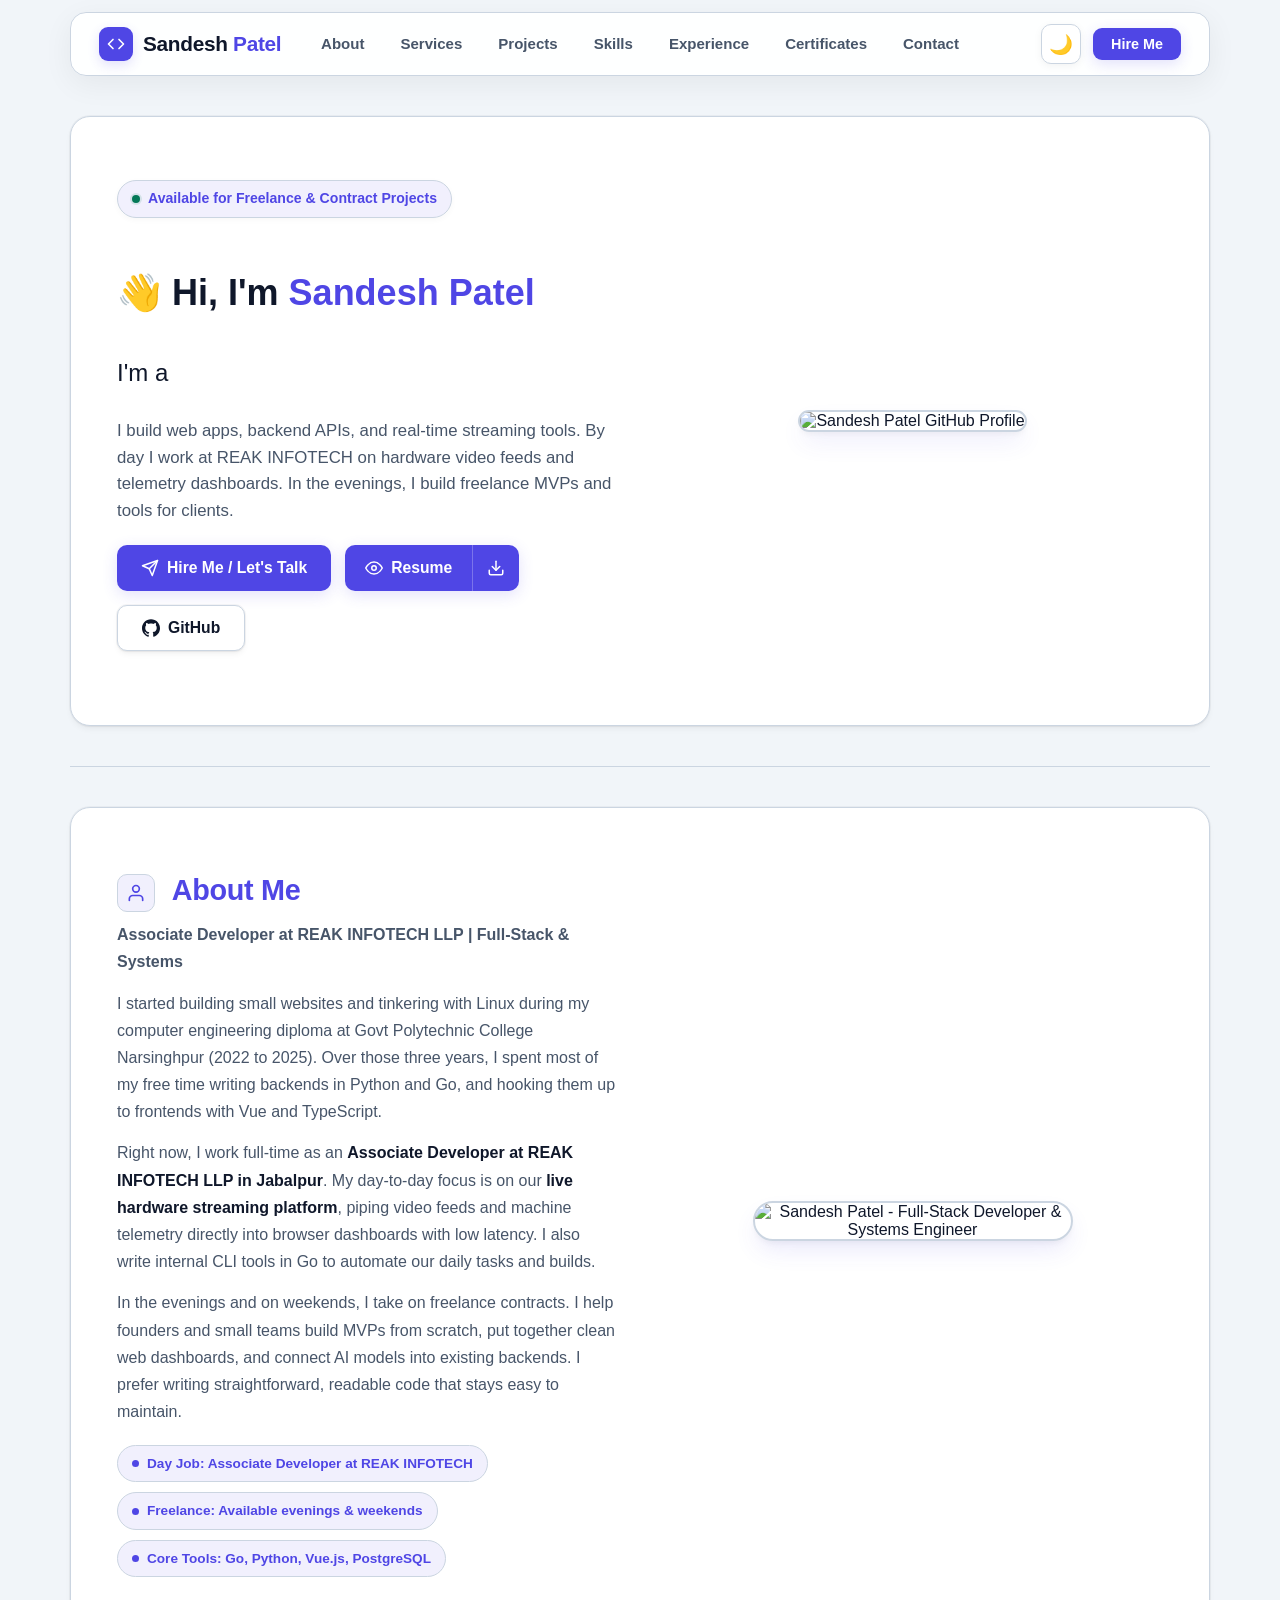
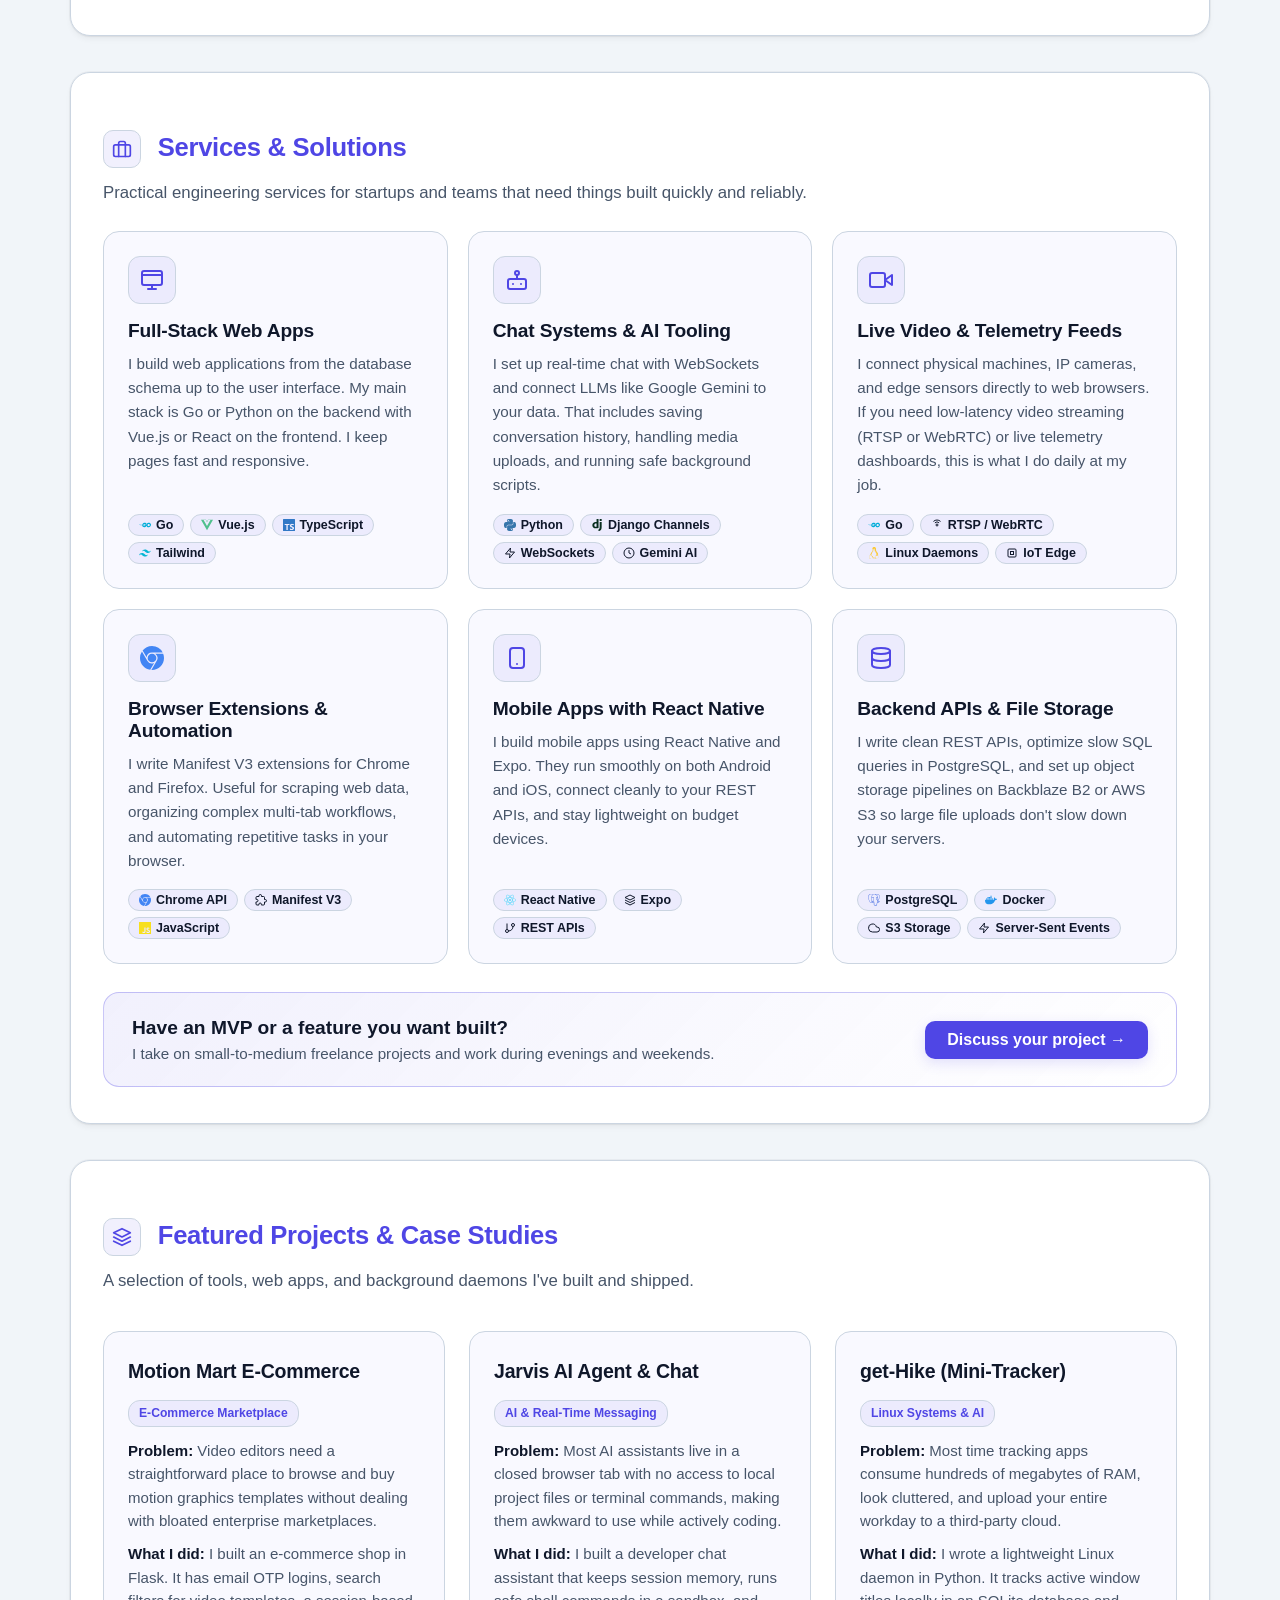
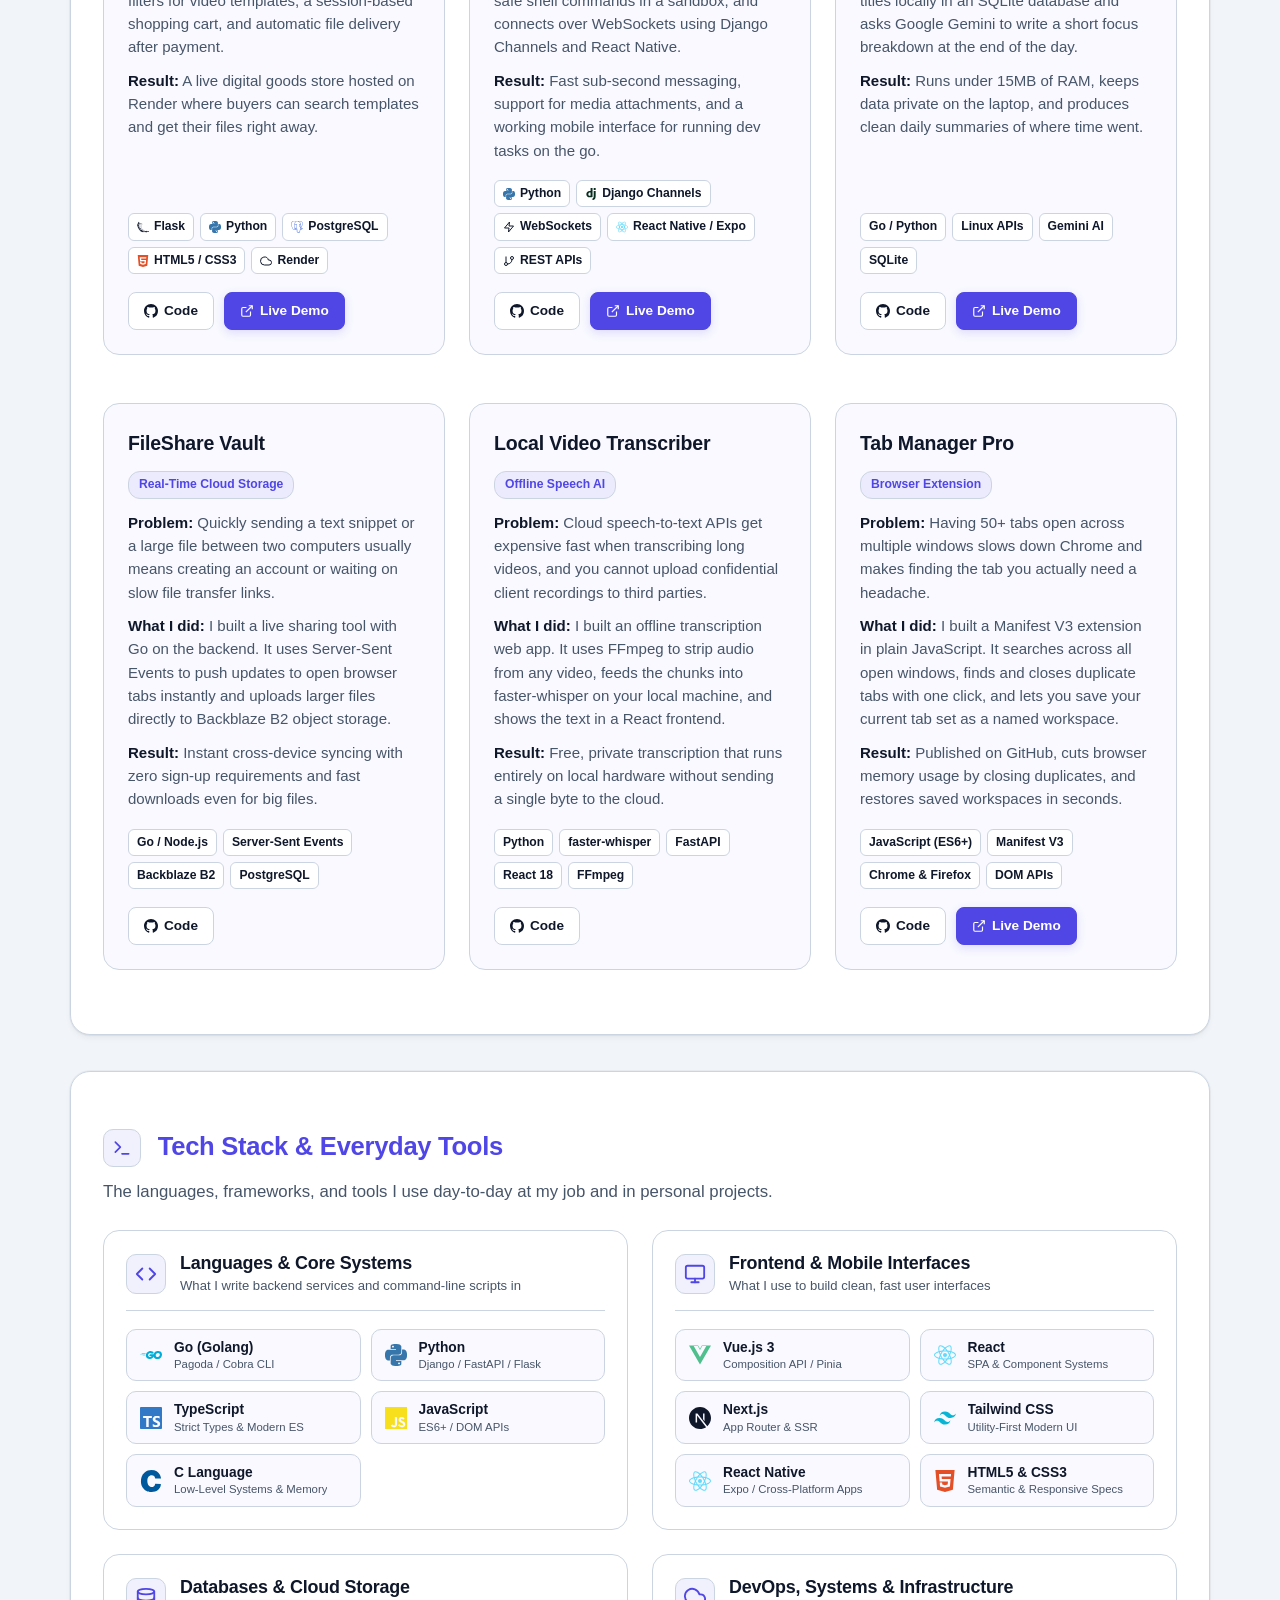
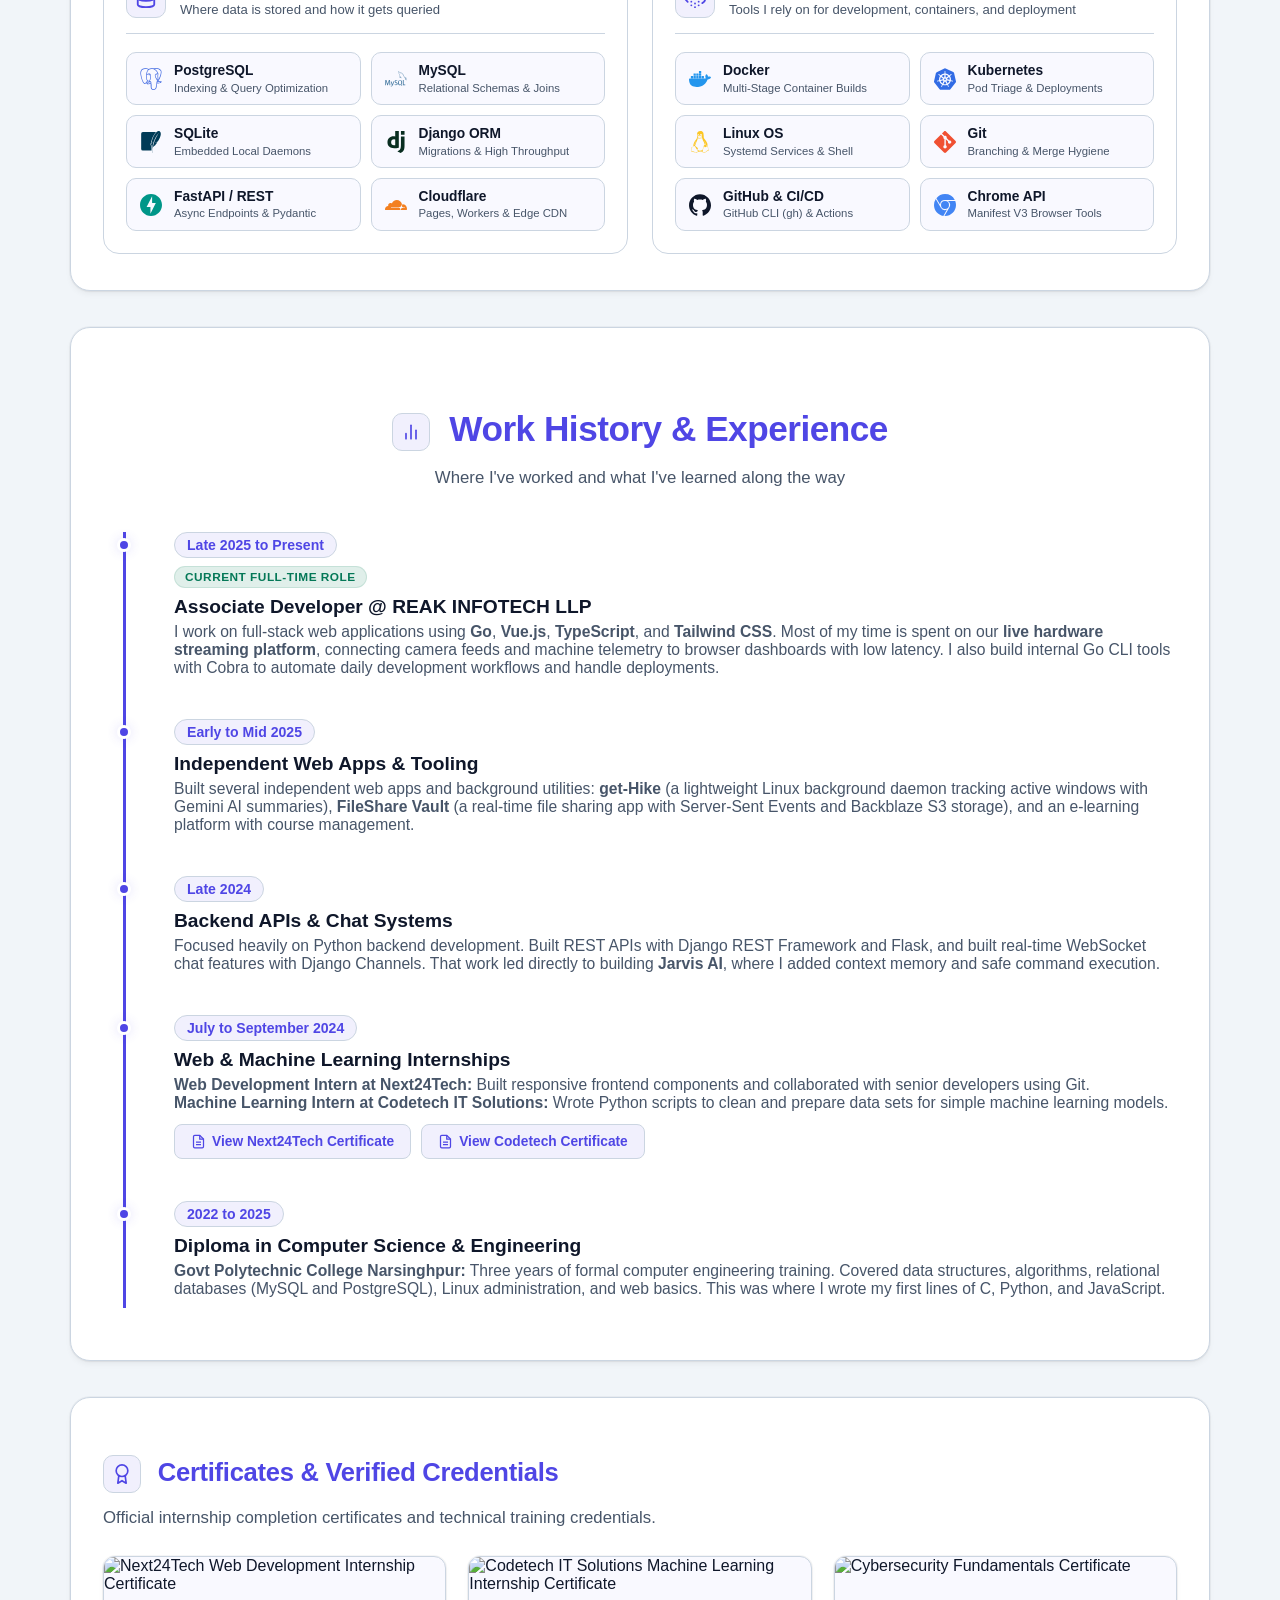
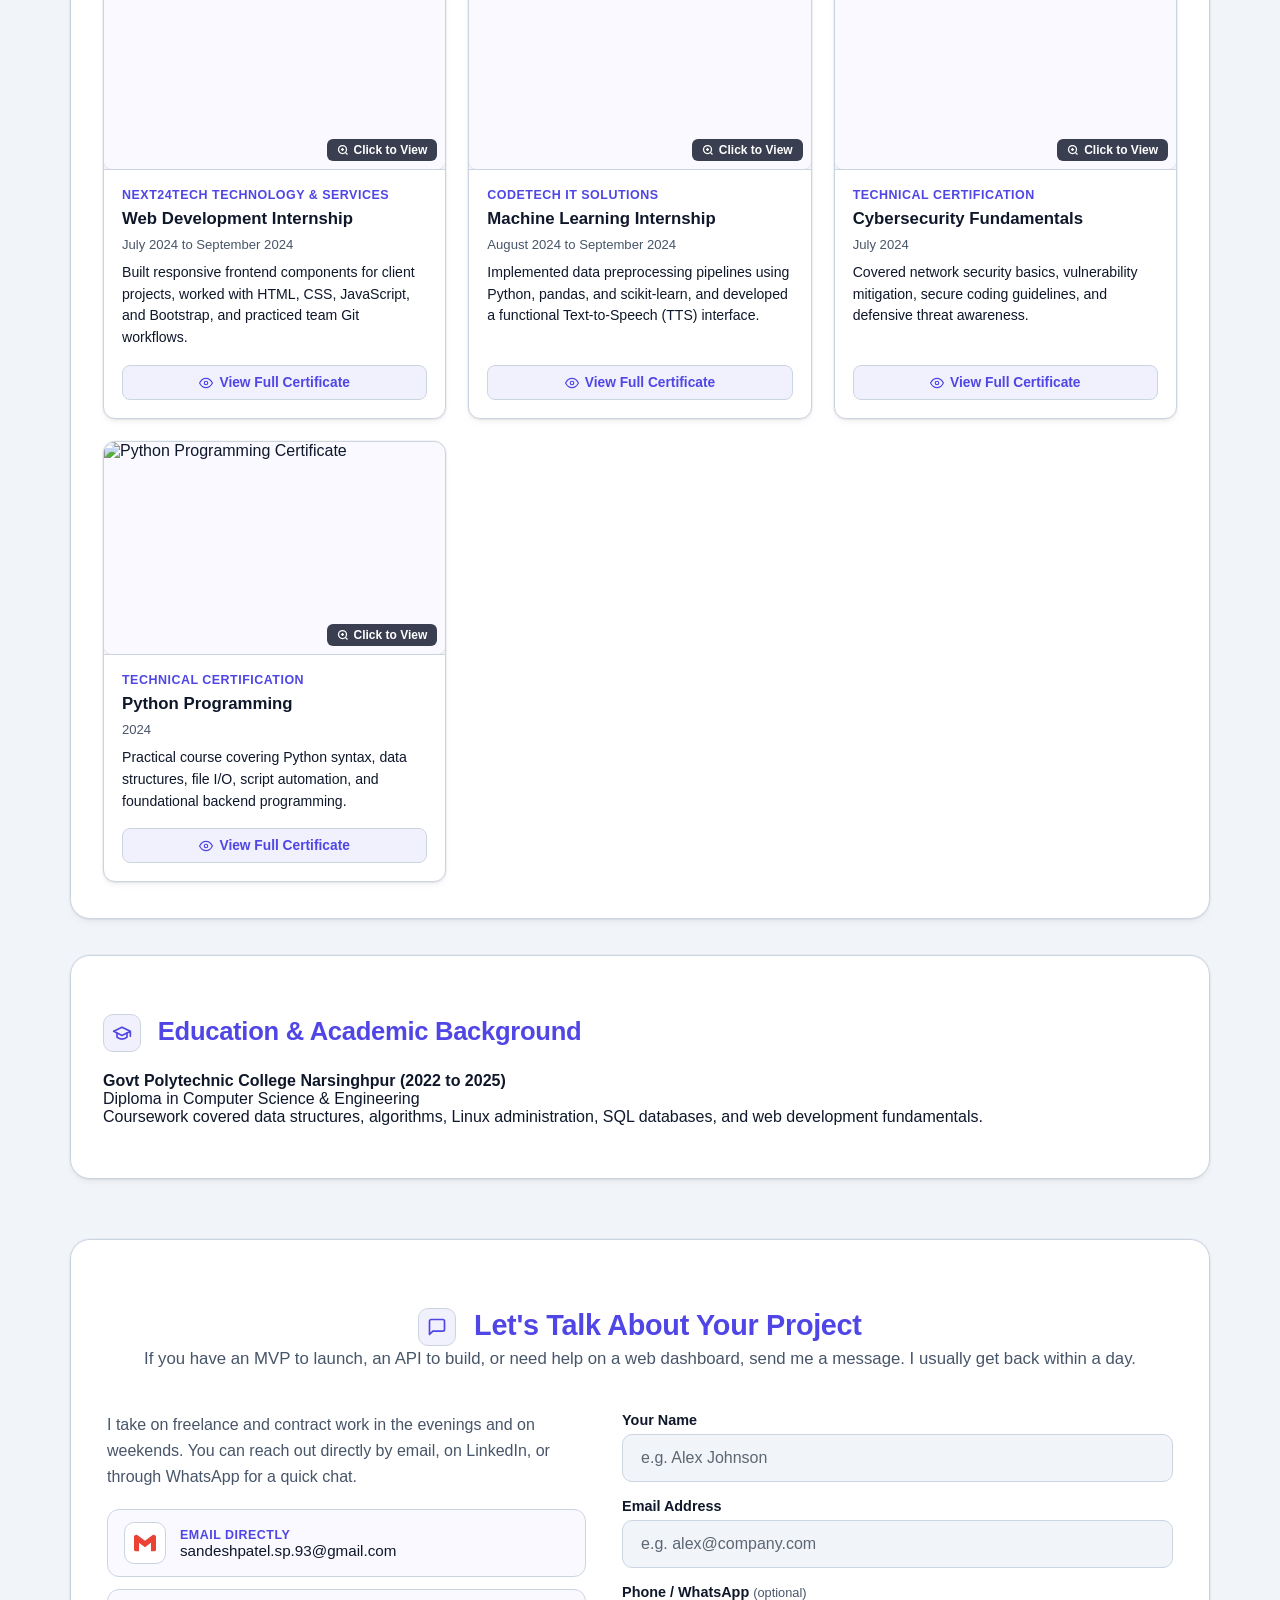
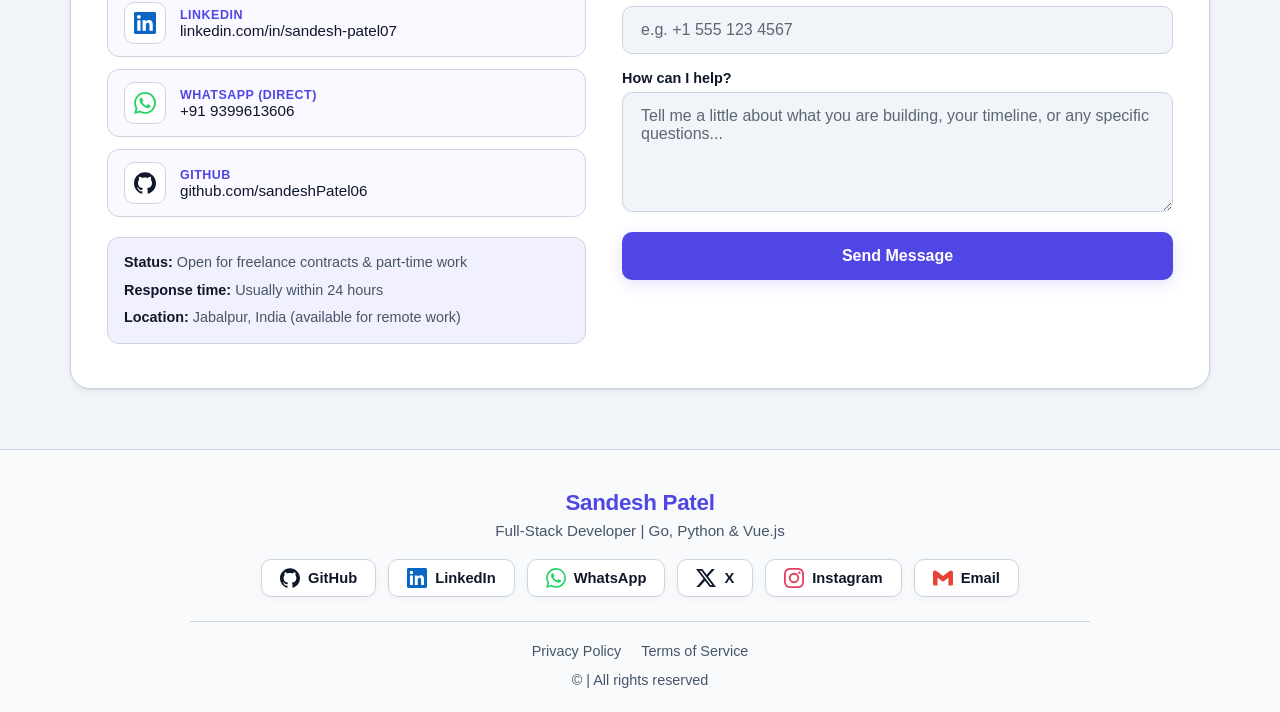
==== commit 08a5e1d0: "fix(theme): WCAG AA token system for dark/light themes + anti-FOUC bootstrap - Accent button surface" ====
--- a/index.html
+++ b/index.html
@@ -41,6 +41,18 @@
   <title>Sandesh Patel | Full-Stack Developer & Software Engineer</title>
   <link rel="canonical" href="https://sandesh-portfolio.pages.dev/">
   <link rel="stylesheet" href="all-in-one.css">
+
+  <!-- Theme bootstrap: applies saved/system theme before first paint (anti-FOUC) -->
+  <script>
+    (function () {
+      var t = null;
+      try { t = localStorage.getItem("theme"); } catch (e) {}
+      if (!t) {
+        t = window.matchMedia && window.matchMedia("(prefers-color-scheme: dark)").matches ? "dark" : "light";
+      }
+      document.documentElement.setAttribute("data-theme", t);
+    })();
+  </script>
   <meta name="google-site-verification" content="nqitHUh908uqMEZdwsWPS-aIUuQuSeO3wPVCeDA7ZlI" />
   <meta name="google-site-verification" content="8d8686369b9d6380" />
 
@@ -56,7 +68,7 @@
         "name": "Sandesh Patel | Full-Stack Developer & Software Engineer",
         "description": "Portfolio and freelance services of Sandesh Patel – Full-Stack Web Developer, Go & Python Engineer, and Systems Developer.",
         "inLanguage": "en",
-        "dateModified": "2026-11-02",
+        "dateModified": "2026-11-02T12:16:00+05:30",
         "isPartOf": { "@id": "https://sandesh-portfolio.pages.dev/#website" },
         "primaryImageOfPage": { "@id": "https://sandesh-portfolio.pages.dev/#profile-photo" },
         "about": { "@id": "https://sandesh-portfolio.pages.dev/#person" },
--- a/all-in-one.css
+++ b/all-in-one.css
@@ -0,0 +1,2207 @@
+/* ==== Root Variables for Colors and Fonts ==== */
+:root {
+  /* Solid Professional Accent Colors */
+  --primary-color: #4f46e5;
+  --primary-hover: #4338ca;
+  --secondary-color: #2563eb;
+  --secondary-hover: #1d4ed8;
+  --highlight-color: #0284c7;
+  --badge-bg: rgba(79, 70, 229, 0.08);
+  --bg-hover: rgba(79, 70, 229, 0.03);
+
+  /* Light Theme Surfaces & Typography */
+  --nav-bg: rgba(255, 255, 255, 0.92);
+  --footer-bg: #f8fafc;
+  --text-light: #0f172a;
+  --text-color: #0f172a;
+  --text-muted: #475569;
+  --background: #f1f5f9;
+  --card-bg: #ffffff;
+  --card-border: #cbd5e1;
+  --font-stack: "Inter", "Poppins", -apple-system, BlinkMacSystemFont, "Segoe UI", Roboto, sans-serif;
+  --shadow: 0 4px 6px -1px rgba(0, 0, 0, 0.05), 0 2px 4px -2px rgba(0, 0, 0, 0.05),
+    0 0 0 1px rgba(15, 23, 42, 0.04);
+  --shadow-hover: 0 12px 24px -4px rgba(79, 70, 229, 0.12), 0 4px 6px -2px rgba(0, 0, 0, 0.05);
+    --glass-backdrop: blur(12px);
+
+  /* Accent button surfaces (always carry white text) */
+  --accent-bg: #4f46e5;
+  --accent-bg-hover: #4338ca;
+  --on-accent: #ffffff;
+  /* Indigo tint system for borders, focus rings & glow shadows */
+  --indigo-faint: rgba(79, 70, 229, 0.08);
+  --indigo-soft: rgba(79, 70, 229, 0.15);
+  --indigo-border: rgba(79, 70, 229, 0.3);
+  --indigo-glow: rgba(79, 70, 229, 0.16);
+  /* Placeholder text */
+  --ph-color: #5c6672;
+  /* Success / error status text (>= 4.5:1 against their tinted backgrounds) */
+  --ok-color: #047857;
+  --ok-tint: rgba(4, 120, 87, 0.12);
+  --err-color: #b91c1c;
+  --err-tint: rgba(185, 28, 28, 0.1);
+}
+
+/* ==== Dark Theme (Midnight Slate Studio) ==== */
+html[data-theme="dark"] {
+  --primary-color: #818cf8;
+  --primary-hover: #93c5fd;
+  --secondary-color: #60a5fa;
+  --secondary-hover: #93c5fd;
+  --highlight-color: #38bdf8;
+  --badge-bg: rgba(129, 140, 248, 0.14);
+  --bg-hover: rgba(255, 255, 255, 0.03);
+
+  /* Dark Theme Surfaces & Typography */
+  --nav-bg: rgba(15, 23, 42, 0.92);
+  --footer-bg: #0b1120;
+  --text-light: #f8fafc;
+  --text-color: #f8fafc;
+  --text-muted: #94a3b8;
+  --background: #0b0f19;
+  --card-bg: #111827;
+  --shadow: 0 4px 6px -1px rgba(0, 0, 0, 0.4), 0 2px 4px -2px rgba(0, 0, 0, 0.3),
+    0 0 0 1px rgba(255, 255, 255, 0.04);
+  --shadow-hover: 0 14px 28px -4px rgba(0, 0, 0, 0.6), 0 0 20px rgba(129, 140, 248, 0.15);
+    --glass-backdrop: blur(16px);
+
+  /* Accent button surfaces - tuned so white text >= 4.5:1 (#5e63f2 = 4.62) */
+  --accent-bg: #5e63f2;
+  --accent-bg-hover: #5b5ff0;
+  --on-accent: #ffffff;
+  /* Border lifted from #1f2937 (1.2:1) to slate-600 for visible card edges */
+  --card-border: #5d6878;
+  /* Indigo tints flipped to the light-accent channel in dark mode */
+  --indigo-faint: rgba(129, 140, 248, 0.13);
+  --indigo-soft: rgba(129, 140, 248, 0.22);
+  --indigo-border: rgba(129, 140, 248, 0.72);
+  --indigo-glow: rgba(129, 140, 248, 0.22);
+  /* Placeholder text */
+  --ph-color: #94a3b8;
+  /* Success / error status text (>= 4.5:1 against their tinted backgrounds) */
+  --ok-color: #10b981;
+  --ok-tint: rgba(16, 185, 129, 0.16);
+  --err-color: #f87171;
+  --err-tint: rgba(248, 113, 113, 0.14);
+}
+
+/* ==== Global Box-Sizing & Reset ==== */
+*,
+*::before,
+*::after {
+  box-sizing: border-box;
+}
+
+html,
+body {
+  width: 100%;
+  max-width: 100%;
+  overflow-x: hidden;
+  margin: 0;
+  padding: 0;
+  position: relative;
+}
+
+html {
+  scroll-behavior: smooth;
+}
+
+/* Accessible Anchor Scroll Offsets (Prevents Sticky Nav Overlap) */
+section[id],
+header[id],
+#home,
+#about,
+#services,
+#projects,
+#skills,
+#experience,
+#education,
+#contact {
+  scroll-margin-top: 96px;
+}
+@media (max-width: 768px) {
+  section[id],
+  header[id],
+  #home,
+  #about,
+  #services,
+  #projects,
+  #skills,
+  #experience,
+  #education,
+  #contact {
+    scroll-margin-top: 76px;
+  }
+}
+
+body {
+  background-color: var(--background);
+  color: var(--text-light);
+  font-family: var(--font-stack);
+  transition: background-color 0.3s ease, color 0.3s ease;
+}
+
+img {
+  max-width: 100%;
+  height: auto;
+  border-radius: 8px;
+  box-shadow: var(--shadow);
+}
+
+hr {
+  border: none;
+  border-top: 1px solid var(--card-border);
+  margin: 40px auto;
+  max-width: 1140px;
+  width: 100%;
+}
+
+/* ==== Header & Navigation ==== */
+.site-header {
+  position: sticky;
+  top: 0;
+  z-index: 1000;
+  width: 100%;
+  padding: 12px 0 0 0;
+  transition: padding 0.3s ease;
+}
+
+nav {
+  display: flex;
+  justify-content: space-between;
+  align-items: center;
+  height: 64px;
+  max-width: 1140px;
+  margin: 0 auto;
+  background-color: var(--nav-bg);
+  backdrop-filter: var(--glass-backdrop);
+  -webkit-backdrop-filter: var(--glass-backdrop);
+  border: 1px solid var(--card-border);
+  border-radius: 16px;
+  padding: 0 28px;
+  color: var(--text-light);
+  box-shadow: 0 8px 30px rgba(0, 0, 0, 0.06);
+  transition: background-color 0.3s ease, box-shadow 0.3s ease, border-color 0.3s ease, height 0.3s ease, margin 0.3s ease;
+  box-sizing: border-box;
+  position: relative;
+}
+
+nav.scrolled {
+  height: 58px;
+  box-shadow: 0 12px 35px rgba(0, 0, 0, 0.15);
+  border-color: var(--indigo-border);
+}
+
+/* Branded Logo */
+nav .logo {
+  display: flex;
+  align-items: center;
+  gap: 10px;
+  text-decoration: none;
+  font-weight: 800;
+  font-size: 1.3rem;
+  letter-spacing: -0.3px;
+  color: var(--text-light);
+  transition: transform 0.2s ease;
+  z-index: 2;
+}
+nav .logo:hover {
+  transform: translateY(-1px);
+}
+.logo-avatar {
+  display: inline-flex;
+  align-items: center;
+  justify-content: center;
+  width: 34px;
+  height: 34px;
+  background: var(--accent-bg);
+  color: #ffffff;
+  border-radius: 9px;
+  font-size: 0.85rem;
+  font-weight: 800;
+  box-shadow: 0 4px 12px var(--indigo-glow);
+}
+.logo-text {
+  color: var(--text-light);
+}
+.logo-accent {
+  color: var(--primary-color);
+}
+
+/* Nav Actions (Theme, Desktop CTA & Mobile Menu Toggle) */
+nav .nav-actions {
+  display: flex;
+  align-items: center;
+  gap: 12px;
+  z-index: 2;
+}
+
+.theme-toggle {
+  background: var(--card-bg);
+  border: 1px solid var(--card-border);
+  border-radius: 10px;
+  width: 40px;
+  height: 40px;
+  color: var(--primary-color);
+  font-size: 1.2rem;
+  cursor: pointer;
+  display: inline-flex;
+  align-items: center;
+  justify-content: center;
+  transition: transform 0.25s ease, border-color 0.25s ease, background-color 0.25s ease;
+  box-shadow: 0 2px 8px rgba(0, 0, 0, 0.05);
+  margin: 0;
+  outline: none;
+  -webkit-tap-highlight-color: transparent;
+}
+.theme-toggle:hover {
+  transform: translateY(-2px);
+  border-color: var(--primary-color);
+  background-color: var(--badge-bg);
+}
+.theme-toggle:active,
+.theme-toggle:focus {
+  transform: translateY(0);
+}
+
+.nav-cta-btn {
+  display: inline-flex;
+  align-items: center;
+  justify-content: center;
+  background-color: var(--accent-bg);
+  color: #ffffff;
+  font-size: 0.9rem;
+  font-weight: 600;
+  padding: 8px 18px;
+  border-radius: 9px;
+  text-decoration: none;
+  box-shadow: 0 4px 14px var(--indigo-glow);
+  transition: background-color 0.25s ease, transform 0.25s ease, box-shadow 0.25s ease;
+}
+.nav-cta-btn:hover {
+  background-color: var(--accent-bg-hover);
+  transform: translateY(-1px);
+  box-shadow: 0 6px 18px var(--indigo-glow);
+}
+
+/* Centered Navigation Menu Links on Desktop */
+.Right {
+  display: flex;
+  align-items: center;
+}
+@media (min-width: 769px) {
+  .Right {
+    position: absolute;
+    left: 50%;
+    transform: translateX(-50%);
+  }
+}
+@media (min-width: 769px) and (max-width: 960px) {
+  .Right {
+    position: static;
+    transform: none;
+  }
+}
+nav ul {
+  display: flex;
+  list-style: none;
+  margin: 0;
+  padding: 0;
+  gap: 4px;
+  align-items: center;
+}
+nav ul li {
+  margin: 0;
+}
+nav ul li a {
+  text-decoration: none;
+  color: var(--text-muted);
+  font-size: 0.94rem;
+  font-weight: 600;
+  padding: 8px 16px;
+  border-radius: 20px;
+  transition: color 0.25s ease, background-color 0.25s ease, transform 0.2s ease;
+}
+nav ul li a:hover {
+  color: var(--primary-color);
+  background-color: var(--badge-bg);
+}
+nav ul li a.active {
+  color: #ffffff;
+  background: var(--accent-bg);
+  box-shadow: 0 4px 14px var(--indigo-glow);
+}
+
+/* Mobile Hamburger Menu Button */
+.menu-toggle {
+  display: none;
+  background: var(--card-bg);
+  border: 1px solid var(--card-border);
+  border-radius: 10px;
+  cursor: pointer;
+  width: 40px;
+  height: 40px;
+  position: relative;
+  margin-left: 0;
+  padding: 0;
+}
+.menu-toggle .menu-icon,
+.menu-toggle .menu-icon::before,
+.menu-toggle .menu-icon::after {
+  content: "";
+  display: block;
+  width: 20px;
+  height: 2px;
+  background: var(--accent-bg);
+  border-radius: 2px;
+  position: absolute;
+  transition: all 0.3s ease;
+}
+.menu-toggle .menu-icon {
+  top: 50%;
+  left: 50%;
+  transform: translate(-50%, -50%);
+}
+.menu-toggle .menu-icon::before {
+  top: -6px;
+}
+.menu-toggle .menu-icon::after {
+  bottom: -6px;
+}
+.menu-toggle.open .menu-icon {
+  background: transparent;
+}
+.menu-toggle.open .menu-icon::before {
+  transform: rotate(45deg);
+  top: 0;
+}
+.menu-toggle.open .menu-icon::after {
+  transform: rotate(-45deg);
+  bottom: 0;
+}
+
+/* ==== Hero Section ==== */
+.firstsection {
+  display: flex;
+  flex-wrap: wrap;
+  justify-content: space-between;
+  align-items: center;
+  padding: 48px 36px;
+  background-color: var(--card-bg);
+  backdrop-filter: var(--glass-backdrop);
+  -webkit-backdrop-filter: var(--glass-backdrop);
+  border: 1px solid var(--card-border);
+  margin-top: 40px;
+  margin-left: auto;
+  margin-right: auto;
+  max-width: 1140px;
+  width: 100%;
+  box-sizing: border-box;
+  border-radius: 20px;
+  box-shadow: var(--shadow);
+  transition: transform 0.3s ease, box-shadow 0.3s ease, border-color 0.3s ease;
+}
+.firstsection:hover {
+  box-shadow: var(--shadow-hover);
+  border-color: var(--indigo-border);
+}
+.firstsection > div {
+  flex: 1;
+  min-width: 0;
+  margin: 10px;
+}
+.leftsection {
+  font-size: 1.5rem;
+  line-height: 1.7;
+  padding-right: 24px;
+}
+.leftsection .highlight-text {
+  color: var(--primary-color);
+  font-weight: 800;
+}
+#element {
+  color: var(--primary-color);
+  font-weight: 700;
+  display: inline;
+}
+.typed-cursor {
+  color: var(--primary-color);
+  font-weight: 300;
+  animation: typed-blink 0.7s infinite;
+}
+@keyframes typed-blink {
+  0%, 100% { opacity: 1; }
+  50% { opacity: 0; }
+}
+.hero-role-line {
+  min-height: 2.2em;
+  margin: 6px 0;
+}
+.status-badge-hero {
+  display: inline-flex;
+  align-items: center;
+  gap: 8px;
+  background-color: var(--badge-bg);
+  color: var(--primary-color);
+  font-size: 0.88rem;
+  font-weight: 600;
+  padding: 6px 14px;
+  border-radius: 20px;
+  border: 1px solid var(--card-border);
+  margin-bottom: 14px;
+  box-shadow: 0 2px 6px rgba(0, 0, 0, 0.03);
+}
+.status-dot {
+  width: 8px;
+  height: 8px;
+  border-radius: 50%;
+  background-color: var(--ok-color);
+  box-shadow: 0 0 0 2px var(--ok-tint);
+  display: inline-block;
+  animation: pulse-dot 2s infinite ease-in-out;
+}
+@keyframes pulse-dot {
+  0% { transform: scale(0.95); box-shadow: 0 0 0 0 var(--ok-tint); }
+  70% { transform: scale(1); box-shadow: 0 0 0 6px transparent; }
+  100% { transform: scale(0.95); box-shadow: 0 0 0 0 transparent; }
+}
+.hero-subtext {
+  font-size: 1.05rem;
+  line-height: 1.6;
+  color: var(--text-muted);
+  margin: 12px 0 20px;
+  max-width: 580px;
+}
+
+/* ==== About Section Dedicated Styles ==== */
+.about-section {
+  align-items: center;
+}
+.about-section h2 {
+  color: var(--primary-color);
+  font-size: 1.8rem;
+  font-weight: 800;
+  margin: 0 0 6px 0;
+  letter-spacing: -0.3px;
+}
+.about-headline {
+  color: var(--primary-color);
+  font-size: 1.05rem;
+  font-weight: 600;
+  margin: 0 0 16px 0;
+  line-height: 1.5;
+}
+.about-section p {
+  font-size: 1rem;
+  line-height: 1.7;
+  color: var(--text-muted);
+  margin: 0 0 14px 0;
+}
+.about-section strong {
+  color: var(--text-color);
+}
+.about-highlights {
+  display: flex;
+  flex-wrap: wrap;
+  gap: 10px;
+  margin-top: 20px;
+}
+.about-highlight-pill {
+  display: inline-flex;
+  align-items: center;
+  gap: 8px;
+  background-color: var(--badge-bg);
+  color: var(--primary-color);
+  border: 1px solid var(--card-border);
+  padding: 6px 14px;
+  border-radius: 20px;
+  font-size: 0.85rem;
+  font-weight: 600;
+}
+.pill-dot {
+  width: 7px;
+  height: 7px;
+  border-radius: 50%;
+  background-color: var(--accent-bg);
+}
+.about-photo-wrapper {
+  display: inline-block;
+  text-align: center;
+}
+.buttons {
+  display: flex;
+  flex-wrap: wrap;
+  align-items: center;
+  gap: 14px;
+  margin: 16px 0;
+}
+.leftsection .btn,
+.buttons .btn {
+  background: var(--accent-bg);
+  color: #ffffff;
+  padding: 0 24px;
+  height: 46px;
+  border-radius: 10px;
+  text-decoration: none;
+  margin: 0;
+  display: inline-flex;
+  align-items: center;
+  justify-content: center;
+  gap: 8px;
+  font-size: 0.98rem;
+  border: none;
+  font-weight: 600;
+  cursor: pointer;
+  box-shadow: 0 4px 15px var(--indigo-glow);
+  transition: background-color 0.25s ease, transform 0.25s ease, box-shadow 0.25s ease;
+  box-sizing: border-box;
+  line-height: 1;
+}
+.leftsection .btn:hover,
+.buttons .btn:hover {
+  background: var(--accent-bg-hover);
+  transform: translateY(-2px);
+  box-shadow: 0 8px 25px var(--indigo-glow);
+}
+.leftsection .btn-secondary,
+.buttons .btn-secondary {
+  background: var(--card-bg) !important;
+  color: var(--text-color) !important;
+  border: 1px solid var(--card-border) !important;
+  box-shadow: var(--shadow) !important;
+}
+.leftsection .btn-secondary:hover,
+.buttons .btn-secondary:hover {
+  background: var(--card-border) !important;
+  color: var(--primary-color) !important;
+  border-color: var(--primary-color) !important;
+}
+
+/* Unified Segmented Resume Button Group */
+.btn-group {
+  display: inline-flex;
+  align-items: center;
+  box-shadow: 0 4px 15px var(--indigo-glow);
+  border-radius: 10px;
+  transition: transform 0.25s ease, box-shadow 0.25s ease;
+  height: 46px;
+  box-sizing: border-box;
+}
+.btn-group:hover {
+  transform: translateY(-2px);
+  box-shadow: 0 8px 25px var(--indigo-glow);
+}
+.btn-group-left {
+  background: var(--accent-bg);
+  color: #ffffff;
+  padding: 0 20px;
+  height: 46px;
+  border-top-left-radius: 10px;
+  border-bottom-left-radius: 10px;
+  border-top-right-radius: 0;
+  border-bottom-right-radius: 0;
+  border: none;
+  border-right: 1px solid rgba(255, 255, 255, 0.25);
+  font-size: 0.98rem;
+  font-weight: 600;
+  cursor: pointer;
+  display: inline-flex;
+  align-items: center;
+  justify-content: center;
+  gap: 8px;
+  box-sizing: border-box;
+  text-decoration: none;
+  transition: background-color 0.25s ease;
+  line-height: 1;
+  font-family: inherit;
+}
+.btn-group-right {
+  background: var(--accent-bg);
+  color: #ffffff;
+  padding: 0 14px;
+  height: 46px;
+  border-top-right-radius: 10px;
+  border-bottom-right-radius: 10px;
+  border-top-left-radius: 0;
+  border-bottom-left-radius: 0;
+  border: none;
+  display: inline-flex;
+  align-items: center;
+  justify-content: center;
+  cursor: pointer;
+  box-sizing: border-box;
+  text-decoration: none;
+  transition: background-color 0.25s ease;
+  line-height: 1;
+}
+.btn-group-left:hover,
+.btn-group-right:hover {
+  background: var(--accent-bg-hover);
+}
+.rightsection {
+  text-align: center;
+}
+.rightsection img {
+  max-width: 320px;
+  border-radius: 20px;
+  box-shadow: var(--shadow-hover);
+  border: 2px solid var(--card-border);
+  transition: transform 0.3s ease;
+}
+.rightsection img:hover {
+  transform: scale(1.02);
+}
+
+/* ==== Section Cards (Education, Skills, Projects) ==== */
+.services-container {
+  background-color: var(--card-bg);
+  backdrop-filter: var(--glass-backdrop);
+  -webkit-backdrop-filter: var(--glass-backdrop);
+  border: 1px solid var(--card-border);
+  padding: 36px 32px;
+  margin: 36px auto;
+  border-radius: 20px;
+  max-width: 1140px;
+  width: 100%;
+  box-sizing: border-box;
+  box-shadow: var(--shadow);
+  transition: transform 0.3s ease, box-shadow 0.3s ease, border-color 0.3s ease;
+}
+.services-container:hover {
+  transform: translateY(-3px);
+  box-shadow: var(--shadow-hover);
+  border-color: var(--indigo-border);
+}
+.services-container h2 {
+  color: var(--primary-color);
+  font-size: 1.6rem;
+  margin-bottom: 20px;
+  font-weight: 800;
+  letter-spacing: -0.3px;
+}
+.services-container ul {
+  padding-left: 20px;
+}
+.services-container ul li {
+  margin: 12px 0;
+  color: var(--text-light);
+  font-size: 1.05rem;
+  line-height: 1.6;
+}
+.services-container ul li a {
+  color: var(--primary-color);
+  text-decoration: none;
+  transition: color 0.2s ease, text-decoration 0.2s ease;
+}
+.services-container ul li a:hover {
+  color: var(--highlight-color);
+  text-decoration: underline;
+}
+
+/* ==== Interactive & Focus States ==== */
+a:focus-visible,
+button:focus-visible,
+input:focus-visible,
+textarea:focus-visible {
+  outline: 2px solid var(--primary-color);
+  outline-offset: 3px;
+}
+
+/* ==== Section Introduction ==== */
+.section-intro {
+  font-size: 1.05rem;
+  color: var(--text-muted);
+  margin-top: -8px;
+  margin-bottom: 24px;
+  line-height: 1.6;
+}
+
+/* ==== Services Grid & Cards ==== */
+.services-grid {
+  display: grid;
+  grid-template-columns: repeat(auto-fit, minmax(min(100%, 260px), 1fr));
+  gap: 20px;
+  margin-bottom: 28px;
+  width: 100%;
+  box-sizing: border-box;
+}
+.service-card {
+  background: var(--bg-hover);
+  border: 1px solid var(--card-border);
+  border-radius: 16px;
+  padding: 24px;
+  display: flex;
+  flex-direction: column;
+  transition: transform 0.25s ease, border-color 0.25s ease, box-shadow 0.25s ease;
+}
+.service-card:hover {
+  transform: translateY(-3px);
+  border-color: var(--indigo-border);
+  box-shadow: 0 8px 24px var(--indigo-glow);
+}
+.service-icon {
+  width: 48px;
+  height: 48px;
+  border-radius: 12px;
+  background-color: var(--badge-bg);
+  border: 1px solid var(--card-border);
+  display: inline-flex;
+  align-items: center;
+  justify-content: center;
+  color: var(--primary-color);
+  margin-bottom: 16px;
+  transition: transform 0.25s ease, background-color 0.25s ease, border-color 0.25s ease;
+}
+.service-card:hover .service-icon {
+  transform: scale(1.08) translateY(-2px);
+  background-color: var(--bg-hover);
+  border-color: var(--primary-color);
+}
+.service-icon svg {
+  width: 24px;
+  height: 24px;
+}
+.service-card h3 {
+  font-size: 1.2rem;
+  font-weight: 700;
+  color: var(--text-color);
+  margin: 0 0 10px 0;
+  letter-spacing: -0.2px;
+}
+.service-card p {
+  font-size: 0.95rem;
+  color: var(--text-muted);
+  line-height: 1.6;
+  margin: 0 0 16px 0;
+  flex-grow: 1;
+}
+.service-tags {
+  display: flex;
+  flex-wrap: wrap;
+  gap: 6px;
+}
+.service-tags span {
+  display: inline-flex;
+  align-items: center;
+  gap: 5px;
+  font-size: 0.78rem;
+  font-weight: 600;
+  background-color: var(--badge-bg);
+  color: var(--text-color);
+  border: 1px solid var(--card-border);
+  padding: 3px 10px;
+  border-radius: 12px;
+  transition: border-color 0.2s ease, transform 0.2s ease;
+}
+.service-tags span:hover {
+  border-color: var(--primary-color);
+}
+.service-tags span svg {
+  width: 12px;
+  height: 12px;
+  flex-shrink: 0;
+}
+.hire-cta-banner {
+  background: linear-gradient(135deg, var(--indigo-faint) 0%, transparent 100%);
+  border: 1px solid var(--indigo-border);
+  border-radius: 16px;
+  padding: 24px 28px;
+  display: flex;
+  align-items: center;
+  justify-content: space-between;
+  gap: 20px;
+  flex-wrap: wrap;
+  margin-top: 10px;
+}
+.hire-cta-content h3 {
+  margin: 0 0 6px 0;
+  font-size: 1.2rem;
+  font-weight: 700;
+  color: var(--text-color);
+}
+.hire-cta-content p {
+  margin: 0;
+  font-size: 0.95rem;
+  color: var(--text-muted);
+}
+.btn-hire {
+  background: var(--accent-bg);
+  color: #ffffff !important;
+  font-weight: 600;
+  padding: 10px 22px;
+  border-radius: 10px;
+  text-decoration: none !important;
+  display: inline-flex;
+  align-items: center;
+  gap: 8px;
+  box-shadow: 0 4px 14px var(--indigo-glow);
+  transition: all 0.25s ease;
+  white-space: nowrap;
+}
+.btn-hire:hover {
+  background: var(--accent-bg-hover);
+  transform: translateY(-2px);
+  box-shadow: 0 6px 20px var(--indigo-glow);
+}
+
+/* ==== Project Cards & Action Links ==== */
+.project-list {
+  list-style: none !important;
+  padding-left: 0 !important;
+  display: grid;
+  grid-template-columns: repeat(auto-fit, minmax(min(100%, 320px), 1fr));
+  gap: 24px;
+  margin-top: 20px;
+  width: 100%;
+  box-sizing: border-box;
+}
+.project-item {
+  background: var(--bg-hover);
+  border: 1px solid var(--card-border);
+  padding: 24px;
+  border-radius: 16px;
+  display: flex;
+  flex-direction: column;
+  justify-content: space-between;
+  width: 100%;
+  max-width: 100%;
+  box-sizing: border-box;
+  overflow: hidden;
+  word-wrap: break-word;
+  transition: transform 0.25s ease, border-color 0.25s ease, box-shadow 0.25s ease;
+}
+.project-item:hover {
+  border-color: var(--indigo-border);
+  box-shadow: 0 8px 24px var(--indigo-glow);
+  transform: translateY(-3px);
+}
+.project-header-row {
+  display: flex;
+  justify-content: space-between;
+  align-items: flex-start;
+  gap: 12px;
+  margin-bottom: 12px;
+  flex-wrap: wrap;
+}
+.project-title {
+  font-weight: 700;
+  font-size: 1.22rem;
+  color: var(--text-color);
+  margin-bottom: 0;
+  letter-spacing: -0.2px;
+  word-break: break-word;
+}
+.project-cat-badge {
+  font-size: 0.76rem;
+  font-weight: 600;
+  background-color: var(--badge-bg);
+  color: var(--primary-color);
+  border: 1px solid var(--card-border);
+  padding: 3px 10px;
+  border-radius: 12px;
+  white-space: normal;
+  text-align: center;
+  align-self: flex-start;
+}
+.case-study-details {
+  display: flex;
+  flex-direction: column;
+  gap: 10px;
+  margin-bottom: 18px;
+  flex-grow: 1;
+}
+.case-row {
+  font-size: 0.94rem;
+  line-height: 1.55;
+  color: var(--text-muted);
+}
+.case-row strong {
+  color: var(--text-color);
+  font-weight: 600;
+}
+.project-tech-tags {
+  display: flex;
+  flex-wrap: wrap;
+  gap: 6px;
+  margin-bottom: 18px;
+}
+.tech-tag {
+  display: inline-flex;
+  align-items: center;
+  gap: 5px;
+  font-size: 0.76rem;
+  font-weight: 600;
+  background-color: var(--card-bg);
+  color: var(--text-color);
+  border: 1px solid var(--card-border);
+  padding: 3px 8px;
+  border-radius: 6px;
+  transition: border-color 0.2s ease, transform 0.2s ease;
+}
+.tech-tag:hover {
+  border-color: var(--primary-color);
+  transform: translateY(-1px);
+}
+.tech-tag svg {
+  width: 12px;
+  height: 12px;
+  flex-shrink: 0;
+}
+.project-links {
+  display: flex;
+  flex-wrap: wrap;
+  align-items: center;
+  gap: 10px;
+  margin-top: auto;
+}
+.project-link {
+  display: inline-flex;
+  align-items: center;
+  gap: 6px;
+  font-size: 0.85rem;
+  font-weight: 600;
+  padding: 7px 15px;
+  border-radius: 8px;
+  text-decoration: none !important;
+  transition: all 0.2s ease;
+}
+.project-link.github-link {
+  background-color: var(--card-bg);
+  color: var(--text-color) !important;
+  border: 1px solid var(--card-border);
+}
+.project-link.github-link:hover {
+  background-color: var(--card-border);
+  color: var(--primary-color) !important;
+}
+.project-link.live-link {
+  background-color: var(--accent-bg);
+  color: #ffffff !important;
+  border: 1px solid var(--primary-color);
+  box-shadow: 0 3px 10px var(--indigo-glow);
+}
+.project-link.live-link:hover {
+  background-color: var(--accent-bg-hover);
+  border-color: var(--primary-hover);
+  transform: translateY(-1px);
+  box-shadow: 0 4px 14px var(--indigo-glow);
+}
+
+/* ==== Section Heading Icons ==== */
+.heading-icon {
+  display: inline-flex;
+  align-items: center;
+  justify-content: center;
+  width: 38px;
+  height: 38px;
+  border-radius: 10px;
+  background-color: var(--badge-bg);
+  border: 1px solid var(--card-border);
+  color: var(--primary-color);
+  margin-right: 10px;
+  vertical-align: middle;
+  flex-shrink: 0;
+  transition: transform 0.25s ease, background-color 0.25s ease, border-color 0.25s ease;
+}
+h2:hover .heading-icon {
+  transform: scale(1.08) rotate(-3deg);
+  border-color: var(--primary-color);
+}
+.heading-icon svg {
+  width: 20px;
+  height: 20px;
+}
+
+/* ==== Technical Skills & Architecture Matrix ==== */
+.skills-categories-grid {
+  display: grid;
+  grid-template-columns: repeat(2, 1fr);
+  gap: 24px;
+  margin-top: 24px;
+  width: 100%;
+}
+@media (max-width: 900px) {
+  .skills-categories-grid {
+    grid-template-columns: 1fr;
+    gap: 16px;
+  }
+}
+.skills-cat-card {
+  background: var(--card-bg);
+  border: 1px solid var(--card-border);
+  border-radius: 16px;
+  padding: 22px;
+  display: flex;
+  flex-direction: column;
+  transition: border-color 0.25s ease, box-shadow 0.25s ease, transform 0.25s ease;
+}
+.skills-cat-card:hover {
+  border-color: var(--primary-color);
+  box-shadow: 0 8px 24px var(--indigo-glow);
+  transform: translateY(-2px);
+}
+.skills-cat-header {
+  display: flex;
+  align-items: center;
+  gap: 14px;
+  margin-bottom: 18px;
+  padding-bottom: 14px;
+  border-bottom: 1px solid var(--card-border);
+}
+.skills-cat-icon {
+  width: 40px;
+  height: 40px;
+  border-radius: 10px;
+  background: var(--badge-bg);
+  border: 1px solid var(--card-border);
+  display: flex;
+  align-items: center;
+  justify-content: center;
+  color: var(--primary-color);
+  flex-shrink: 0;
+}
+.skills-cat-icon svg {
+  width: 22px;
+  height: 22px;
+}
+.skills-cat-header h3 {
+  font-size: 1.12rem;
+  font-weight: 700;
+  color: var(--text-color);
+  margin: 0 0 3px 0;
+  letter-spacing: -0.2px;
+}
+.skills-cat-header p {
+  font-size: 0.82rem;
+  color: var(--text-muted);
+  margin: 0;
+  line-height: 1.4;
+}
+.skills-items-grid {
+  display: grid;
+  grid-template-columns: repeat(auto-fill, minmax(min(100%, 155px), 1fr));
+  gap: 10px;
+}
+.skill-badge {
+  display: flex;
+  align-items: center;
+  gap: 10px;
+  padding: 9px 11px;
+  background-color: var(--bg-hover);
+  border: 1px solid var(--card-border);
+  border-radius: 10px;
+  transition: transform 0.2s ease, border-color 0.2s ease, background-color 0.2s ease, box-shadow 0.2s ease;
+  min-width: 0;
+}
+.skill-badge:hover {
+  transform: translateY(-2px);
+  border-color: var(--brand-color, var(--primary-color));
+  box-shadow: 0 4px 12px rgba(0, 0, 0, 0.05);
+}
+.skill-badge-icon {
+  width: 26px;
+  height: 26px;
+  display: flex;
+  align-items: center;
+  justify-content: center;
+  flex-shrink: 0;
+}
+.skill-badge-icon svg {
+  width: 22px;
+  height: 22px;
+  transition: transform 0.2s ease;
+}
+.skill-badge:hover .skill-badge-icon svg {
+  transform: scale(1.12);
+}
+.skill-badge-text {
+  display: flex;
+  flex-direction: column;
+  min-width: 0;
+  overflow: hidden;
+}
+.skill-badge-name {
+  font-size: 0.86rem;
+  font-weight: 700;
+  color: var(--text-color);
+  line-height: 1.25;
+  white-space: nowrap;
+  overflow: hidden;
+  text-overflow: ellipsis;
+}
+.skill-badge-sub {
+  font-size: 0.71rem;
+  color: var(--text-muted);
+  line-height: 1.2;
+  margin-top: 2px;
+  white-space: nowrap;
+  overflow: hidden;
+  text-overflow: ellipsis;
+}
+
+/* ==== Timeline ==== */
+.secondsection {
+  background-color: var(--card-bg);
+  backdrop-filter: var(--glass-backdrop);
+  -webkit-backdrop-filter: var(--glass-backdrop);
+  border: 1px solid var(--card-border);
+  padding: 52px 32px;
+  text-align: left;
+  max-width: 1140px;
+  width: 100%;
+  margin: 36px auto;
+  border-radius: 20px;
+  box-sizing: border-box;
+  box-shadow: var(--shadow);
+  transition: transform 0.3s ease, box-shadow 0.3s ease, border-color 0.3s ease;
+}
+.secondsection:hover {
+  box-shadow: var(--shadow-hover);
+  border-color: var(--indigo-border);
+}
+.section-heading {
+  text-align: center;
+  font-size: 2.2rem;
+  color: var(--primary-color);
+  margin-bottom: 8px;
+  font-weight: 800;
+  letter-spacing: -0.5px;
+}
+.section-subheading {
+  text-align: center;
+  font-size: 1.05rem;
+  margin-bottom: 44px;
+  color: var(--text-muted);
+}
+.timeline {
+  border-left: 3px solid var(--primary-color);
+  margin-left: 20px;
+  display: flex;
+  flex-direction: column;
+  gap: 32px;
+  position: relative;
+  padding-left: 24px;
+}
+.timeline-item {
+  padding-left: 24px;
+  position: relative;
+  margin-bottom: 10px;
+}
+.timeline-item::before {
+  content: '';
+  position: absolute;
+  left: -33px;
+  top: 6px;
+  width: 14px;
+  height: 14px;
+  background: var(--accent-bg);
+  border-radius: 50%;
+  border: 3px solid var(--card-bg);
+  box-shadow: 0 0 12px var(--indigo-glow);
+}
+.timeline-badge-role {
+  display: inline-block;
+  font-size: 0.74rem;
+  font-weight: 700;
+  text-transform: uppercase;
+  letter-spacing: 0.5px;
+  background-color: var(--ok-tint);
+  color: var(--ok-color);
+  border: 1px solid var(--ok-tint);
+  padding: 3px 10px;
+  border-radius: 12px;
+  margin-bottom: 8px;
+}
+.timeline-date {
+  display: inline-block;
+  font-weight: 700;
+  font-size: 0.88rem;
+  color: var(--primary-color);
+  background: var(--badge-bg);
+  padding: 4px 12px;
+  border-radius: 20px;
+  margin-bottom: 8px;
+  border: 1px solid var(--card-border);
+}
+.timeline-content h3 {
+  margin: 0;
+  color: var(--text-light);
+  font-size: 1.2rem;
+  font-weight: 600;
+}
+.timeline-content p {
+  color: var(--text-muted);
+  margin: 5px 0 0;
+  font-size: 0.98rem;
+}
+
+/* ==== Contact Section ==== */
+#contact {
+  max-width: 1140px;
+  width: 100%;
+  margin: 60px auto;
+  padding: 44px 36px;
+  background-color: var(--card-bg);
+  backdrop-filter: var(--glass-backdrop);
+  -webkit-backdrop-filter: var(--glass-backdrop);
+  border: 1px solid var(--card-border);
+  border-radius: 20px;
+  box-shadow: var(--shadow);
+  color: var(--text-light);
+  font-family: var(--font-stack);
+  display: flex;
+  flex-direction: column;
+  align-items: stretch;
+  box-sizing: border-box;
+  transition: transform 0.3s ease, box-shadow 0.3s ease, border-color 0.3s ease;
+}
+#contact:hover {
+  box-shadow: var(--shadow-hover);
+  border-color: var(--indigo-border);
+}
+#contact h2 {
+  text-align: center;
+  color: var(--primary-color);
+  margin-bottom: 8px;
+  font-weight: 800;
+  font-size: 1.8rem;
+}
+.contact-wrapper {
+  display: grid;
+  grid-template-columns: 1fr 1.15fr;
+  gap: 36px;
+  width: 100%;
+  margin-top: 16px;
+}
+.contact-info-panel {
+  display: flex;
+  flex-direction: column;
+  justify-content: space-between;
+  gap: 20px;
+}
+.contact-intro {
+  font-size: 1rem;
+  color: var(--text-muted);
+  line-height: 1.6;
+  margin: 0;
+}
+.contact-channel-list {
+  display: flex;
+  flex-direction: column;
+  gap: 12px;
+}
+.contact-channel-item {
+  display: flex;
+  align-items: center;
+  gap: 14px;
+  padding: 12px 16px;
+  background-color: var(--bg-hover);
+  border: 1px solid var(--card-border);
+  border-radius: 12px;
+  text-decoration: none !important;
+  color: var(--text-color) !important;
+  transition: transform 0.2s ease, border-color 0.2s ease, background-color 0.2s ease;
+}
+.contact-channel-item:hover {
+  transform: translateX(4px);
+  border-color: var(--primary-color);
+  background-color: var(--card-border);
+}
+.contact-channel-gmail:hover {
+  border-color: #EA4335;
+  background-color: rgba(234, 67, 53, 0.08);
+}
+.contact-channel-linkedin:hover {
+  border-color: #0A66C2;
+  background-color: rgba(10, 102, 194, 0.08);
+}
+.contact-channel-whatsapp:hover {
+  border-color: #25D366;
+  background-color: rgba(37, 211, 102, 0.08);
+}
+.contact-channel-github:hover {
+  border-color: var(--primary-color);
+  background-color: rgba(121, 40, 202, 0.08);
+}
+.contact-channel-icon {
+  width: 42px;
+  height: 42px;
+  border-radius: 10px;
+  background: var(--card-bg);
+  border: 1px solid var(--card-border);
+  display: inline-flex;
+  align-items: center;
+  justify-content: center;
+  flex-shrink: 0;
+  transition: transform 0.2s ease, background-color 0.2s ease, border-color 0.2s ease;
+}
+.contact-channel-item:hover .contact-channel-icon {
+  transform: scale(1.08);
+  border-color: inherit;
+}
+.contact-channel-icon svg {
+  width: 22px;
+  height: 22px;
+}
+.contact-channel-details {
+  display: flex;
+  flex-direction: column;
+}
+.contact-channel-label {
+  font-size: 0.78rem;
+  font-weight: 600;
+  text-transform: uppercase;
+  color: var(--primary-color);
+  letter-spacing: 0.5px;
+}
+.contact-channel-value {
+  font-size: 0.95rem;
+  font-weight: 500;
+  color: var(--text-color);
+  word-break: break-all;
+}
+.contact-availability-box {
+  background-color: var(--badge-bg);
+  border: 1px solid var(--card-border);
+  border-radius: 12px;
+  padding: 14px 16px;
+  font-size: 0.9rem;
+  color: var(--text-muted);
+  line-height: 1.5;
+}
+.contact-availability-box strong {
+  color: var(--text-color);
+}
+.contact-form-panel {
+  display: flex;
+  flex-direction: column;
+}
+#contact form {
+  width: 100%;
+  display: flex;
+  flex-direction: column;
+  gap: 16px;
+}
+.form-group {
+  display: flex;
+  flex-direction: column;
+  gap: 6px;
+  width: 100%;
+  text-align: left;
+}
+.form-label {
+  font-size: 0.9rem;
+  font-weight: 600;
+  color: var(--text-color);
+}
+.label-optional {
+  font-size: 0.8rem;
+  font-weight: 400;
+  color: var(--text-muted);
+}
+#contact input,
+#contact textarea {
+  padding: 14px 18px;
+  min-height: 48px;
+  border-radius: 10px;
+  border: 1px solid var(--card-border);
+  background-color: var(--background);
+  color: var(--text-light);
+  font-size: 1rem;
+  resize: vertical;
+  transition: border-color 0.25s ease, box-shadow 0.25s ease, background-color 0.25s ease;
+  font-family: inherit;
+  box-sizing: border-box;
+  width: 100%;
+}
+#contact textarea {
+  min-height: 120px;
+}
+#contact input::placeholder,
+#contact textarea::placeholder {
+  color: var(--ph-color);
+  opacity: 1;
+}
+#contact input:focus,
+#contact textarea:focus {
+  border-color: var(--primary-color);
+  outline: none;
+  box-shadow: 0 0 0 4px var(--indigo-soft);
+}
+#contact button.btn {
+  background: var(--accent-bg);
+  color: #fff;
+  padding: 14px 24px;
+  min-height: 48px;
+  font-size: 1rem;
+  border: none;
+  border-radius: 10px;
+  cursor: pointer;
+  font-weight: 600;
+  box-shadow: 0 4px 15px var(--indigo-glow);
+  transition: background-color 0.25s ease, transform 0.25s ease, box-shadow 0.25s ease, opacity 0.25s ease;
+  margin-top: 4px;
+  width: 100%;
+  display: inline-flex;
+  align-items: center;
+  justify-content: center;
+  gap: 8px;
+}
+#contact button.btn:hover:not(:disabled) {
+  background: var(--accent-bg-hover);
+  transform: translateY(-2px);
+  box-shadow: 0 8px 25px var(--indigo-glow);
+}
+#contact button.btn:disabled {
+  opacity: 0.7;
+  cursor: not-allowed;
+}
+#form-status {
+  margin-top: 6px;
+  font-size: 0.95rem;
+  text-align: center;
+  min-height: 24px;
+  border-radius: 8px;
+  transition: all 0.25s ease;
+  line-height: 1.5;
+}
+#form-status.status-loading {
+  color: var(--primary-color);
+  padding: 8px;
+}
+#form-status.status-success {
+  color: var(--ok-color);
+  background-color: var(--ok-tint);
+  border: 1px solid var(--ok-tint);
+  padding: 12px 16px;
+}
+#form-status.status-error {
+  color: var(--err-color);
+  background-color: var(--err-tint);
+  border: 1px solid var(--err-tint);
+  padding: 12px 16px;
+}
+#form-status a {
+  color: inherit;
+  text-decoration: underline;
+}
+
+/* Responsive for contact section */
+@media (max-width: 600px) {
+  #contact {
+    padding: 24px 16px;
+    max-width: 100%;
+  }
+  #contact h2 {
+    font-size: 1.35rem;
+  }
+  #contact input,
+  #contact textarea {
+    font-size: 1rem;
+    padding: 12px 14px;
+  }
+  #contact button.btn {
+    font-size: 1rem;
+    padding: 12px 16px;
+  }
+}
+
+/* ==== Modal ==== */
+.modal {
+  display: none;
+  position: fixed;
+  z-index: 3000;
+  left: 0;
+  top: 0;
+  width: 100%;
+  height: 100%;
+  overflow-y: auto;
+  overflow-x: hidden;
+  background-color: rgba(15, 23, 42, 0.82);
+  backdrop-filter: blur(8px);
+  -webkit-backdrop-filter: blur(8px);
+  box-sizing: border-box;
+  padding: 16px;
+}
+.modal[style*="display: block"],
+.modal[style*="display: flex"],
+.modal.active {
+  display: flex !important;
+  align-items: center;
+  justify-content: center;
+}
+.pdf-modal-content {
+  margin: auto;
+  width: 92%;
+  max-width: 960px;
+  height: 90vh;
+  background: var(--card-bg);
+  border: 1px solid var(--card-border);
+  border-radius: 16px;
+  box-shadow: var(--shadow-hover);
+  padding: 0;
+  display: flex;
+  flex-direction: column;
+  overflow: hidden;
+  animation: modalPop 0.25s ease-out;
+}
+@keyframes modalPop {
+  from { transform: scale(0.96); opacity: 0; }
+  to { transform: scale(1); opacity: 1; }
+}
+.pdf-modal-header {
+  display: flex;
+  justify-content: space-between;
+  align-items: center;
+  padding: 14px 20px;
+  border-bottom: 1px solid var(--card-border);
+  background-color: var(--card-bg);
+}
+.pdf-modal-title {
+  margin: 0;
+  font-size: 1.15rem;
+  font-weight: 700;
+  color: var(--primary-color);
+  display: flex;
+  align-items: center;
+}
+.pdf-modal-actions {
+  display: flex;
+  align-items: center;
+  gap: 10px;
+}
+.modal-icon-btn {
+  display: inline-flex;
+  align-items: center;
+  justify-content: center;
+  width: 36px;
+  height: 36px;
+  border-radius: 8px;
+  color: var(--text-light);
+  background: var(--background);
+  border: 1px solid var(--card-border);
+  text-decoration: none;
+  transition: background-color 0.2s ease, color 0.2s ease;
+}
+.modal-icon-btn:hover {
+  background-color: var(--accent-bg);
+  color: #ffffff;
+}
+.modal-close-btn {
+  background: none;
+  border: none;
+  font-size: 26px;
+  line-height: 1;
+  color: var(--text-muted);
+  cursor: pointer;
+  padding: 4px 10px;
+  border-radius: 8px;
+  transition: color 0.2s ease, background-color 0.2s ease;
+}
+.modal-close-btn:hover {
+  color: var(--err-color);
+  background-color: var(--err-tint);
+}
+.pdf-modal-body {
+  flex: 1;
+  width: 100%;
+  height: 100%;
+  background-color: var(--background);
+}
+.pdf-modal-body iframe {
+  width: 100%;
+  height: 100%;
+  border: none;
+}
+
+/* ==== Footer ==== */
+footer {
+  background-color: var(--footer-bg);
+  color: var(--text-muted);
+  padding: 40px 20px 24px 20px;
+  text-align: center;
+  font-family: var(--font-stack);
+  border-top: 1px solid var(--card-border);
+  transition: background-color 0.3s ease;
+}
+.footer {
+  max-width: 900px;
+  margin: 0 auto;
+  display: flex;
+  flex-direction: column;
+  align-items: center;
+}
+.footer-first {
+  font-size: 1.4rem;
+  font-weight: 800;
+  color: var(--primary-color);
+  margin-bottom: 6px;
+  letter-spacing: -0.3px;
+}
+.footer-tagline {
+  font-size: 0.95rem;
+  color: var(--text-muted);
+  margin: 0 0 20px 0;
+  font-weight: 500;
+}
+.footer-social-links {
+  display: flex;
+  justify-content: center;
+  gap: 12px;
+  flex-wrap: wrap;
+  margin-bottom: 24px;
+}
+.social-btn {
+  display: inline-flex;
+  align-items: center;
+  gap: 8px;
+  padding: 8px 18px;
+  border-radius: 10px;
+  background-color: var(--card-bg);
+  border: 1px solid var(--card-border);
+  color: var(--text-light);
+  text-decoration: none;
+  font-weight: 600;
+  font-size: 0.92rem;
+  box-shadow: 0 2px 8px rgba(0, 0, 0, 0.04);
+  transition: transform 0.25s ease, background-color 0.25s ease, border-color 0.25s ease, color 0.25s ease, box-shadow 0.25s ease;
+}
+.social-btn:hover {
+  transform: translateY(-2px);
+  background-color: var(--accent-bg);
+  border-color: var(--primary-color);
+  color: #ffffff;
+  box-shadow: 0 6px 18px var(--indigo-glow);
+}
+.social-btn svg {
+  transition: transform 0.25s ease;
+}
+.social-btn:hover svg {
+  transform: scale(1.1);
+}
+.social-btn-github:hover {
+  background-color: #24292e !important;
+  border-color: #24292e !important;
+  color: #ffffff !important;
+  box-shadow: 0 6px 18px rgba(36, 41, 46, 0.3) !important;
+}
+.social-btn-linkedin:hover {
+  background-color: #0A66C2 !important;
+  border-color: #0A66C2 !important;
+  color: #ffffff !important;
+  box-shadow: 0 6px 18px rgba(10, 102, 194, 0.3) !important;
+}
+.social-btn-whatsapp:hover {
+  background-color: #25D366 !important;
+  border-color: #25D366 !important;
+  color: #ffffff !important;
+  box-shadow: 0 6px 18px rgba(37, 211, 102, 0.3) !important;
+}
+.social-btn-x:hover {
+  background-color: #000000 !important;
+  border-color: #333333 !important;
+  color: #ffffff !important;
+  box-shadow: 0 6px 18px rgba(0, 0, 0, 0.4) !important;
+}
+.social-btn-instagram:hover {
+  background: linear-gradient(45deg, #f09433 0%, #e6683c 25%, #dc2743 50%, #cc2366 75%, #bc1888 100%) !important;
+  border-color: transparent !important;
+  color: #ffffff !important;
+  box-shadow: 0 6px 18px rgba(225, 48, 108, 0.3) !important;
+}
+.social-btn-email:hover {
+  background-color: #EA4335 !important;
+  border-color: #EA4335 !important;
+  color: #ffffff !important;
+  box-shadow: 0 6px 18px rgba(234, 67, 53, 0.3) !important;
+}
+.footer-rights {
+  border-top: 1px solid var(--card-border);
+  padding-top: 20px;
+  max-width: 900px;
+  margin: 0 auto;
+  width: 100%;
+}
+.footer-rights ul {
+  list-style: none;
+  padding: 0;
+  margin: 0 0 12px 0;
+  display: flex;
+  justify-content: center;
+  gap: 20px;
+  flex-wrap: wrap;
+}
+.footer-rights ul li a {
+  text-decoration: none;
+  color: var(--text-muted);
+  font-weight: 500;
+  font-size: 0.9rem;
+  transition: color 0.2s ease;
+}
+.footer-rights ul li a:hover {
+  color: var(--primary-color);
+  text-decoration: underline;
+}
+.copyright-text {
+  margin: 0;
+  font-size: 0.9rem;
+  color: var(--text-muted);
+}
+
+/* ==== Scroll-to-Top Button ==== */
+.scroll-to-top {
+  display: none;
+  position: fixed;
+  bottom: 40px;
+  right: 40px;
+  background-color: var(--accent-bg);
+  color: #fff;
+  border: none;
+  border-radius: 50%;
+  width: 52px;
+  height: 52px;
+  font-size: 28px;
+  cursor: pointer;
+  z-index: 1002;
+  box-shadow: 0 2px 12px rgba(91, 105, 232, 0.18);
+  transition: background 0.3s, box-shadow 0.3s;
+}
+.scroll-to-top:hover {
+  background-color: var(--highlight-color);
+  box-shadow: 0 4px 24px rgba(91, 105, 232, 0.24);
+}
+.scroll-to-top.show {
+  display: block;
+}
+
+/* ==== Responsive ==== */
+@media (max-width: 900px) {
+  .firstsection,
+  .services-container,
+  .secondsection,
+  #contact {
+    padding: 28px 20px;
+    max-width: 100%;
+    width: 100%;
+    margin: 24px auto;
+    box-sizing: border-box;
+  }
+  nav {
+    padding: 0 20px;
+  }
+}
+
+@media (max-width: 768px) {
+  .site-header {
+    padding: 0;
+  }
+  nav {
+    padding: 0 16px;
+    height: 60px;
+    max-width: 100%;
+    margin: 0;
+    border-radius: 0;
+    border-left: none;
+    border-right: none;
+    border-top: none;
+  }
+  .nav-cta-btn {
+    display: none;
+  }
+  .menu-toggle {
+    display: inline-flex;
+    z-index: 1001;
+  }
+  .Right {
+    display: none;
+    width: 100%;
+    position: absolute;
+    top: 100%;
+    left: 0;
+    transform: none;
+    background: var(--nav-bg);
+    backdrop-filter: var(--glass-backdrop);
+    -webkit-backdrop-filter: var(--glass-backdrop);
+    padding: 14px 16px;
+    z-index: 1000;
+    box-shadow: 0 12px 28px rgba(0, 0, 0, 0.18);
+    border-bottom: 1px solid var(--card-border);
+    border-radius: 0 0 16px 16px;
+    box-sizing: border-box;
+  }
+  .Right.active {
+    display: block;
+    animation: fadeInDown 0.25s ease-out;
+  }
+  .Right ul {
+    flex-direction: column;
+    width: 100%;
+    gap: 6px;
+  }
+  .Right ul li {
+    margin: 0;
+    text-align: center;
+    width: 100%;
+  }
+  .Right ul li a {
+    display: flex;
+    align-items: center;
+    justify-content: center;
+    width: 100%;
+    padding: 10px 16px;
+    box-sizing: border-box;
+    font-size: 1rem;
+  }
+  .firstsection {
+    flex-direction: column;
+    margin-top: 20px;
+    padding: 24px 18px;
+    text-align: center;
+  }
+  .firstsection > div {
+    margin: 0 0 16px 0;
+    width: 100%;
+    box-sizing: border-box;
+  }
+  .leftsection {
+    font-size: 1.15rem;
+    padding-right: 0;
+    width: 100%;
+  }
+  .leftsection h1 {
+    font-size: 1.8rem;
+    margin-top: 0;
+  }
+  .buttons {
+    flex-direction: column;
+    width: 100%;
+    gap: 12px;
+    margin-top: 20px;
+  }
+  .btn-group {
+    width: 100%;
+    height: 44px;
+    display: flex;
+  }
+  .btn-group-left {
+    flex: 1;
+    justify-content: center;
+    height: 44px;
+    font-size: 0.95rem;
+  }
+  .btn-group-right {
+    width: 46px;
+    justify-content: center;
+    height: 44px;
+  }
+  .leftsection .btn,
+  .buttons .btn {
+    width: 100%;
+    justify-content: center;
+    height: 44px;
+    min-height: 44px;
+    font-size: 0.95rem;
+    box-sizing: border-box;
+  }
+  .rightsection {
+    margin-top: 20px;
+    width: 100%;
+  }
+  .rightsection img {
+    max-width: 240px;
+    margin: 0 auto;
+  }
+  .secondsection {
+    padding: 28px 18px;
+  }
+  .section-heading {
+    font-size: 1.7rem;
+  }
+  .section-subheading {
+    font-size: 0.95rem;
+    margin-bottom: 28px;
+  }
+  .timeline {
+    margin-left: 8px;
+    padding-left: 18px;
+  }
+  .timeline-item::before {
+    left: -26px;
+  }
+  .services-grid {
+    grid-template-columns: 1fr;
+    gap: 16px;
+  }
+  .project-list {
+    grid-template-columns: 1fr;
+    gap: 20px;
+  }
+  .contact-wrapper {
+    grid-template-columns: 1fr;
+    gap: 24px;
+  }
+  .hire-cta-banner {
+    flex-direction: column;
+    align-items: flex-start;
+  }
+  .btn-hire {
+    width: 100%;
+    justify-content: center;
+    box-sizing: border-box;
+  }
+  .footer ul {
+    flex-direction: row;
+    flex-wrap: wrap;
+    gap: 14px;
+    justify-content: center;
+  }
+}
+
+@media (max-width: 480px) {
+  .firstsection,
+  .services-container,
+  .secondsection,
+  #contact {
+    padding: 20px 14px;
+    margin-top: 16px;
+    border-radius: 16px;
+    width: 100%;
+    max-width: 100%;
+    box-sizing: border-box;
+  }
+  .leftsection h1 {
+    font-size: 1.5rem;
+  }
+  .leftsection {
+    font-size: 0.98rem;
+  }
+  .hero-role-line {
+    min-height: 2.6em;
+  }
+  .buttons {
+    gap: 10px;
+    margin-top: 16px;
+  }
+  .btn-group,
+  .btn-group-left,
+  .btn-group-right,
+  .leftsection .btn,
+  .buttons .btn {
+    height: 44px;
+    min-height: 44px;
+    font-size: 0.9rem;
+  }
+  .btn-group-right {
+    width: 44px;
+  }
+  .project-header-row {
+    flex-direction: column;
+    align-items: flex-start;
+    gap: 8px;
+  }
+  .project-item {
+    padding: 18px 14px;
+  }
+  .project-links {
+    width: 100%;
+  }
+  .project-link {
+    flex: 1;
+    justify-content: center;
+    padding: 10px 12px;
+    min-height: 44px;
+    box-sizing: border-box;
+  }
+  .timeline {
+    margin-left: 4px;
+    padding-left: 14px;
+  }
+  .timeline-item {
+    padding-left: 14px;
+  }
+  .timeline-item::before {
+    left: -22px;
+  }
+  .pdf-modal-content {
+    width: 96%;
+    height: 88vh;
+    margin: 6% auto;
+    border-radius: 12px;
+  }
+  .pdf-modal-header {
+    padding: 10px 14px;
+  }
+  .pdf-modal-title {
+    font-size: 1rem;
+  }
+  .scroll-to-top {
+    width: 42px;
+    height: 42px;
+    font-size: 20px;
+    bottom: 16px;
+    right: 16px;
+  }
+}
+
+/* ==== Certificate Cards & Grid ==== */
+.certificates-grid {
+  display: grid;
+  grid-template-columns: repeat(auto-fill, minmax(290px, 1fr));
+  gap: 22px;
+  margin-top: 24px;
+}
+.certificate-card {
+  background: var(--card-bg);
+  border: 1px solid var(--card-border);
+  border-radius: 12px;
+  overflow: hidden;
+  display: flex;
+  flex-direction: column;
+  transition: transform 0.2s ease, box-shadow 0.2s ease, border-color 0.2s ease;
+  box-shadow: var(--shadow);
+}
+.certificate-card:hover {
+  transform: translateY(-3px);
+  border-color: var(--primary-color);
+  box-shadow: var(--shadow-hover);
+}
+.certificate-thumbnail-wrap {
+  position: relative;
+  width: 100%;
+  aspect-ratio: 16 / 10;
+  background: var(--bg-hover);
+  overflow: hidden;
+  cursor: pointer;
+  border-bottom: 1px solid var(--card-border);
+}
+.certificate-thumbnail-wrap img {
+  width: 100%;
+  height: 100%;
+  object-fit: cover;
+  display: block;
+  transition: transform 0.3s ease;
+}
+.certificate-thumbnail-wrap:hover img {
+  transform: scale(1.04);
+}
+.certificate-zoom-hint {
+  position: absolute;
+  bottom: 8px;
+  right: 8px;
+  background: rgba(15, 23, 42, 0.82);
+  color: #ffffff;
+  padding: 4px 10px;
+  border-radius: 6px;
+  font-size: 0.75rem;
+  font-weight: 600;
+  display: inline-flex;
+  align-items: center;
+  gap: 5px;
+  backdrop-filter: blur(4px);
+  pointer-events: none;
+}
+.certificate-body {
+  padding: 18px;
+  display: flex;
+  flex-direction: column;
+  flex: 1;
+}
+.certificate-org-tag {
+  font-size: 0.78rem;
+  font-weight: 700;
+  color: var(--primary-color);
+  text-transform: uppercase;
+  letter-spacing: 0.5px;
+  margin-bottom: 6px;
+}
+.certificate-card h3 {
+  font-size: 1.05rem;
+  font-weight: 700;
+  margin: 0 0 6px 0;
+  color: var(--text-color);
+  line-height: 1.35;
+}
+.certificate-date {
+  font-size: 0.82rem;
+  color: var(--text-muted);
+  margin-bottom: 10px;
+  font-weight: 500;
+}
+.certificate-body p {
+  font-size: 0.88rem;
+  color: var(--text-light);
+  line-height: 1.55;
+  margin: 0 0 16px 0;
+  flex: 1;
+}
+.btn-cert-preview {
+  display: inline-flex;
+  align-items: center;
+  justify-content: center;
+  gap: 6px;
+  padding: 9px 16px;
+  font-size: 0.86rem;
+  font-weight: 600;
+  color: var(--primary-color);
+  background: var(--badge-bg);
+  border: 1px solid var(--card-border);
+  border-radius: 8px;
+  cursor: pointer;
+  transition: background-color 0.2s ease, border-color 0.2s ease, color 0.2s ease;
+  width: 100%;
+}
+.btn-cert-preview:hover {
+  background-color: var(--accent-bg);
+  border-color: var(--primary-color);
+  color: #ffffff;
+}
+
+/* ==== Certificate Modal ==== */
+.cert-modal-content {
+  margin: auto;
+  width: 92%;
+  max-width: 820px;
+  max-height: 90vh;
+  background: var(--card-bg);
+  border: 1px solid var(--card-border);
+  border-radius: 16px;
+  box-shadow: 0 25px 60px rgba(0, 0, 0, 0.55);
+  display: flex;
+  flex-direction: column;
+  overflow: hidden;
+  position: relative;
+  z-index: 3001;
+  animation: modalPop 0.25s ease-out;
+}
+.cert-modal-body {
+  flex: 1;
+  display: flex;
+  align-items: center;
+  justify-content: center;
+  padding: 16px;
+  background: var(--background);
+  overflow: auto;
+  min-height: 220px;
+}
+.cert-modal-body img {
+  max-width: 100%;
+  max-height: 72vh;
+  width: auto;
+  height: auto;
+  object-fit: contain;
+  border-radius: 8px;
+  box-shadow: var(--shadow);
+  display: block;
+}
+
+/* ==== Reduced Motion Preferences ==== */
+@media (prefers-reduced-motion: reduce) {
+  *,
+  *::before,
+  *::after {
+    animation-duration: 0.01ms !important;
+    animation-iteration-count: 1 !important;
+    transition-duration: 0.01ms !important;
+    scroll-behavior: auto !important;
+  }
+}
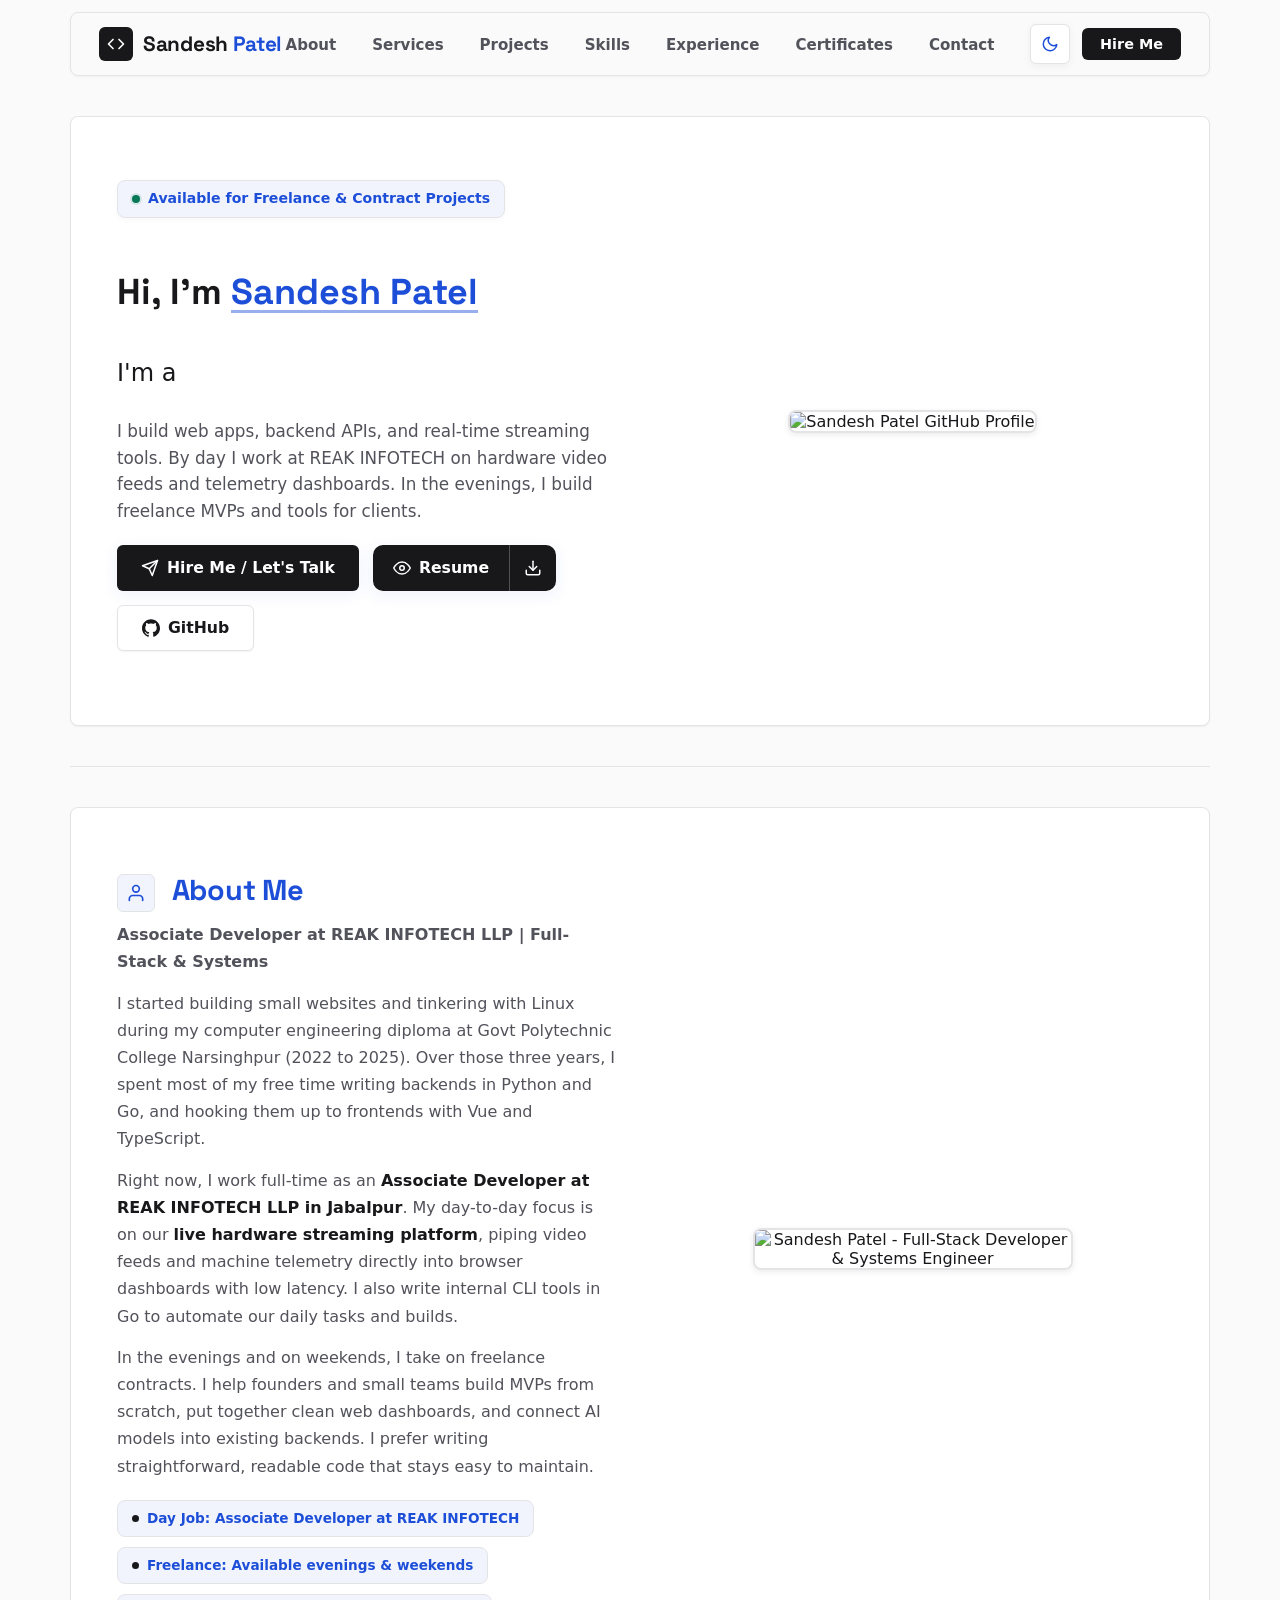
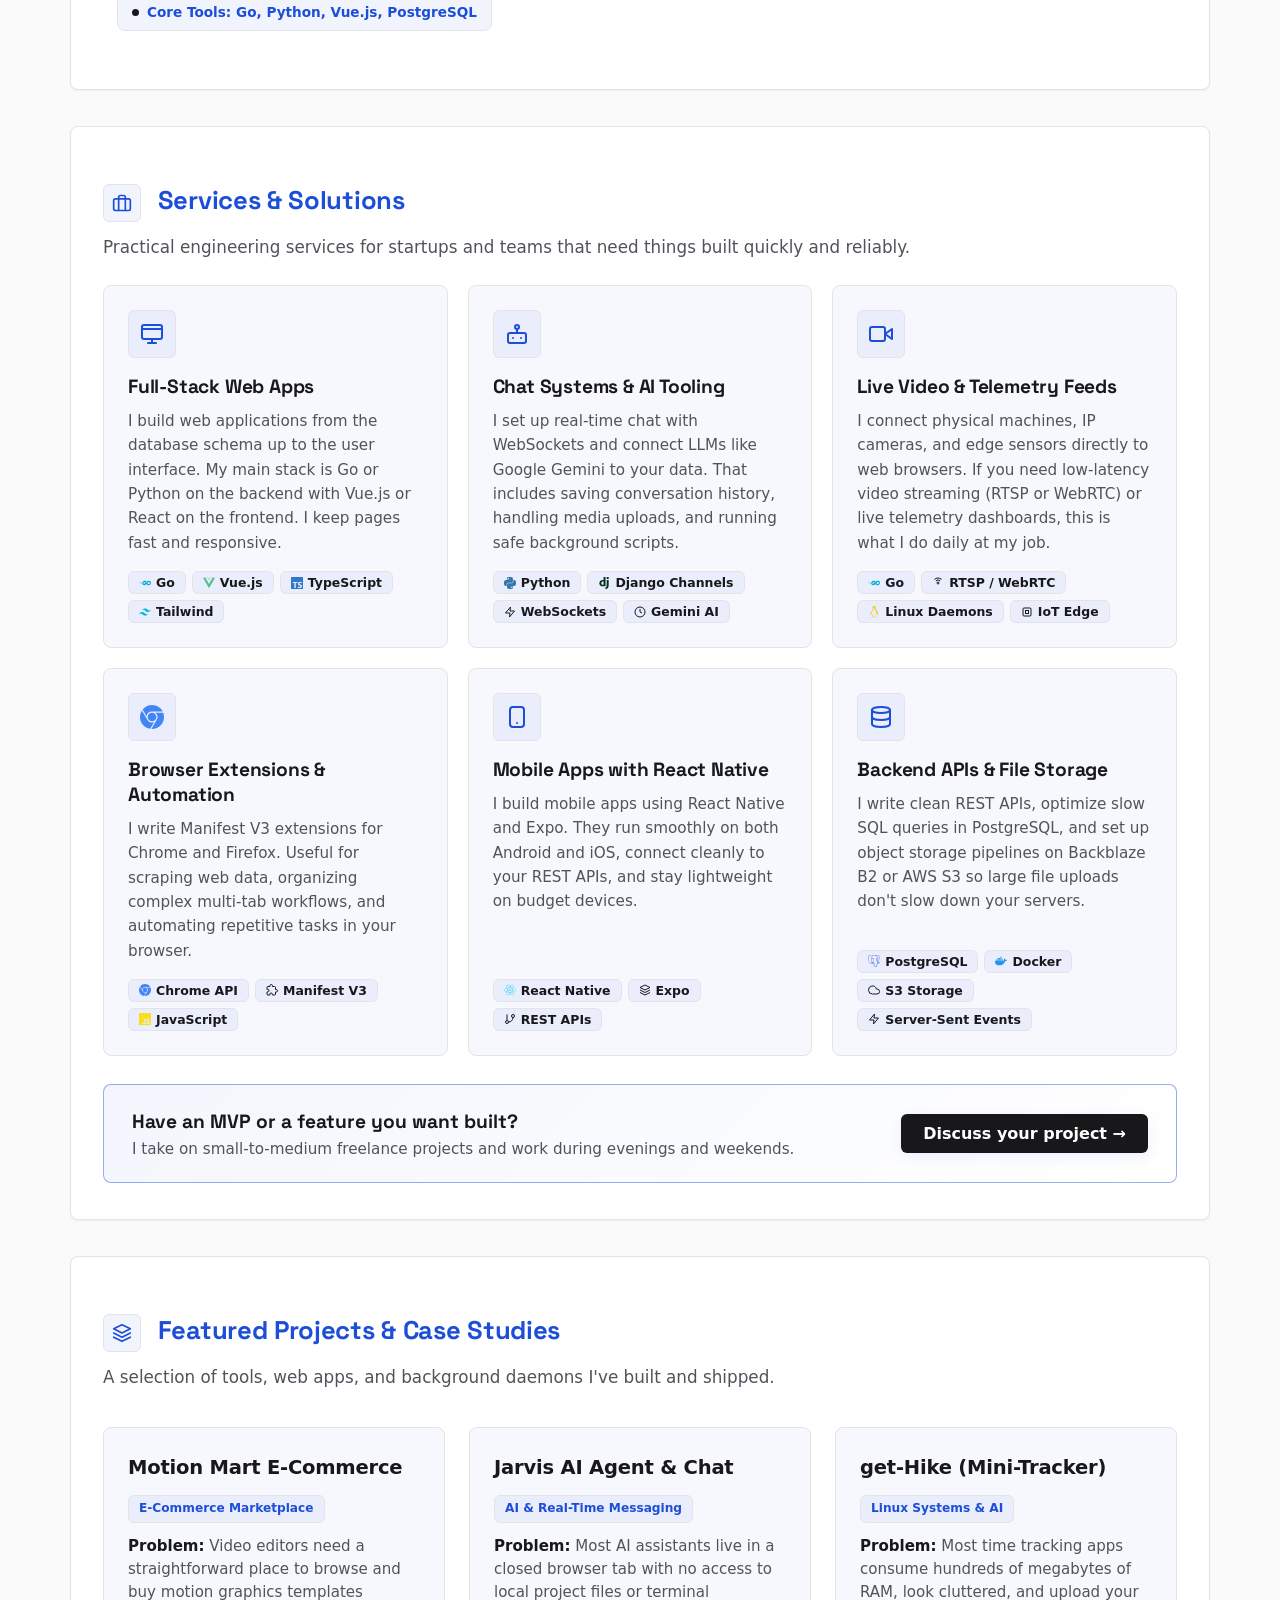
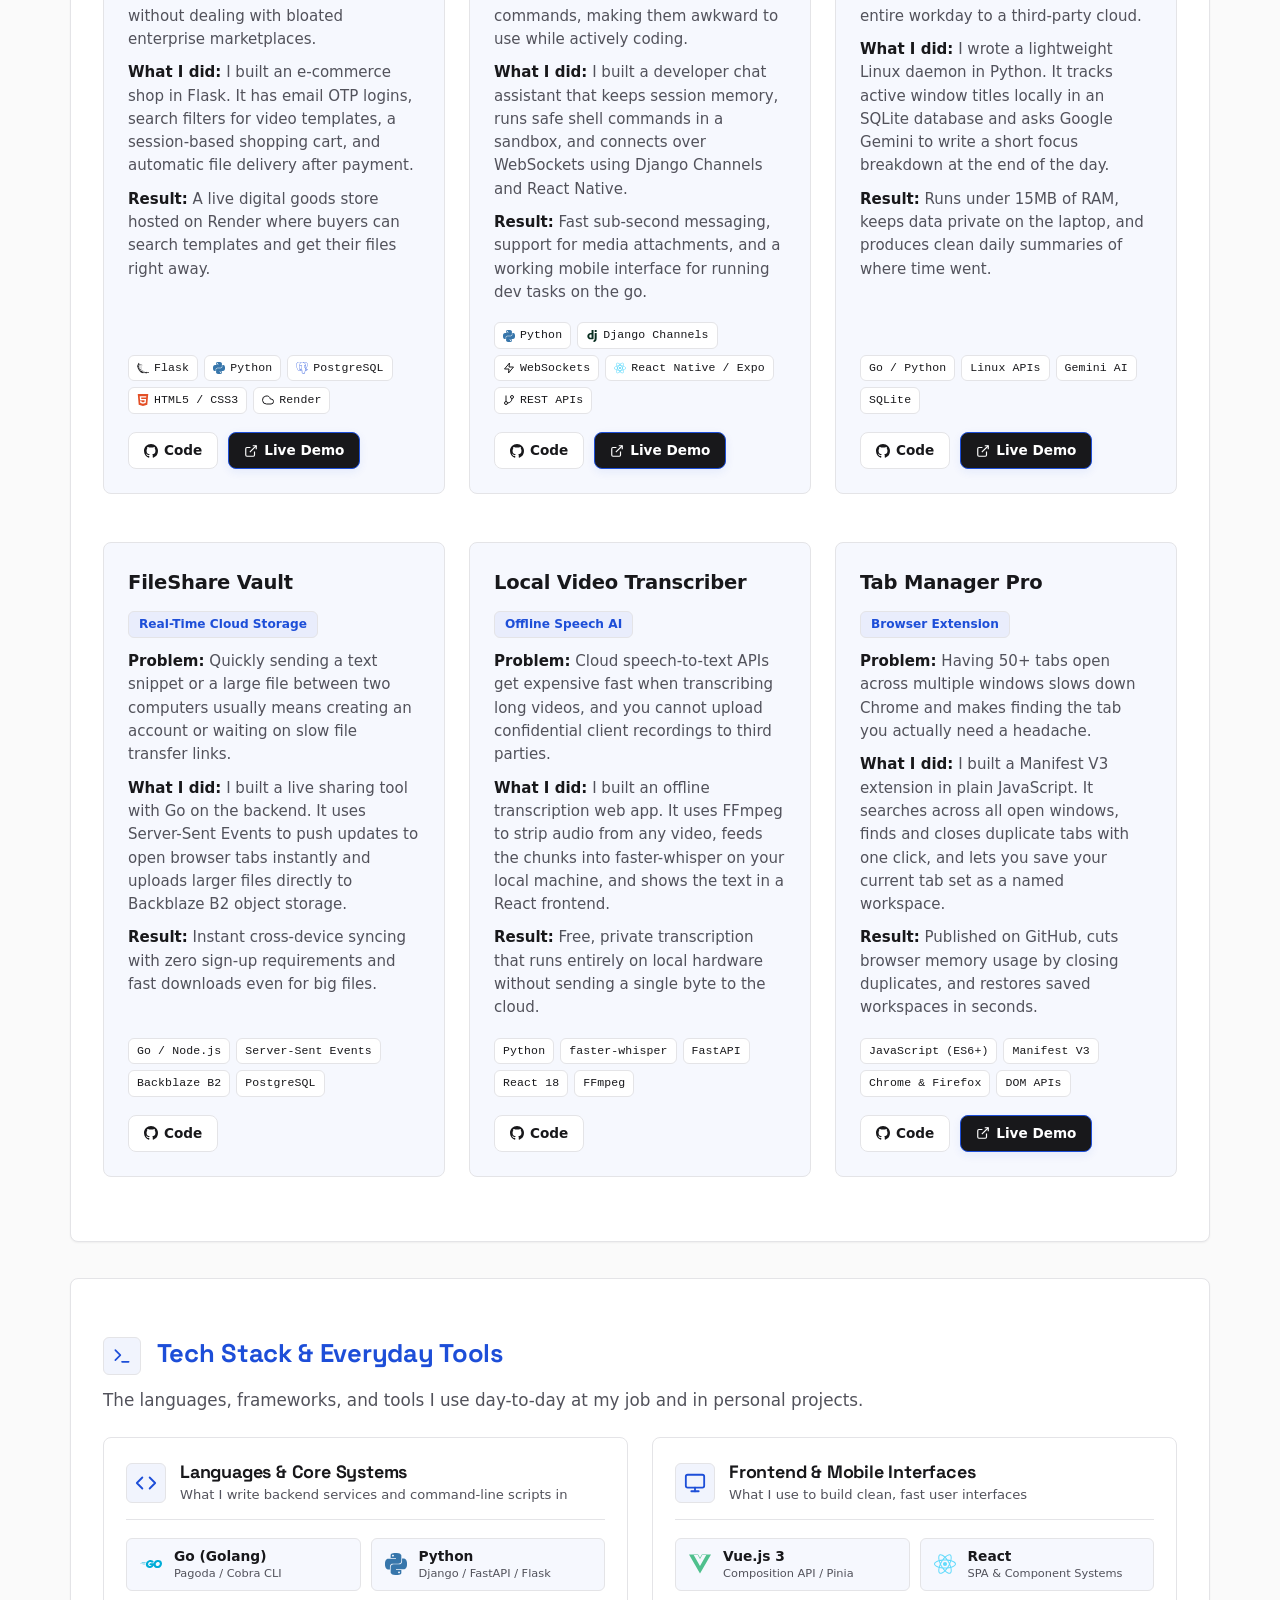
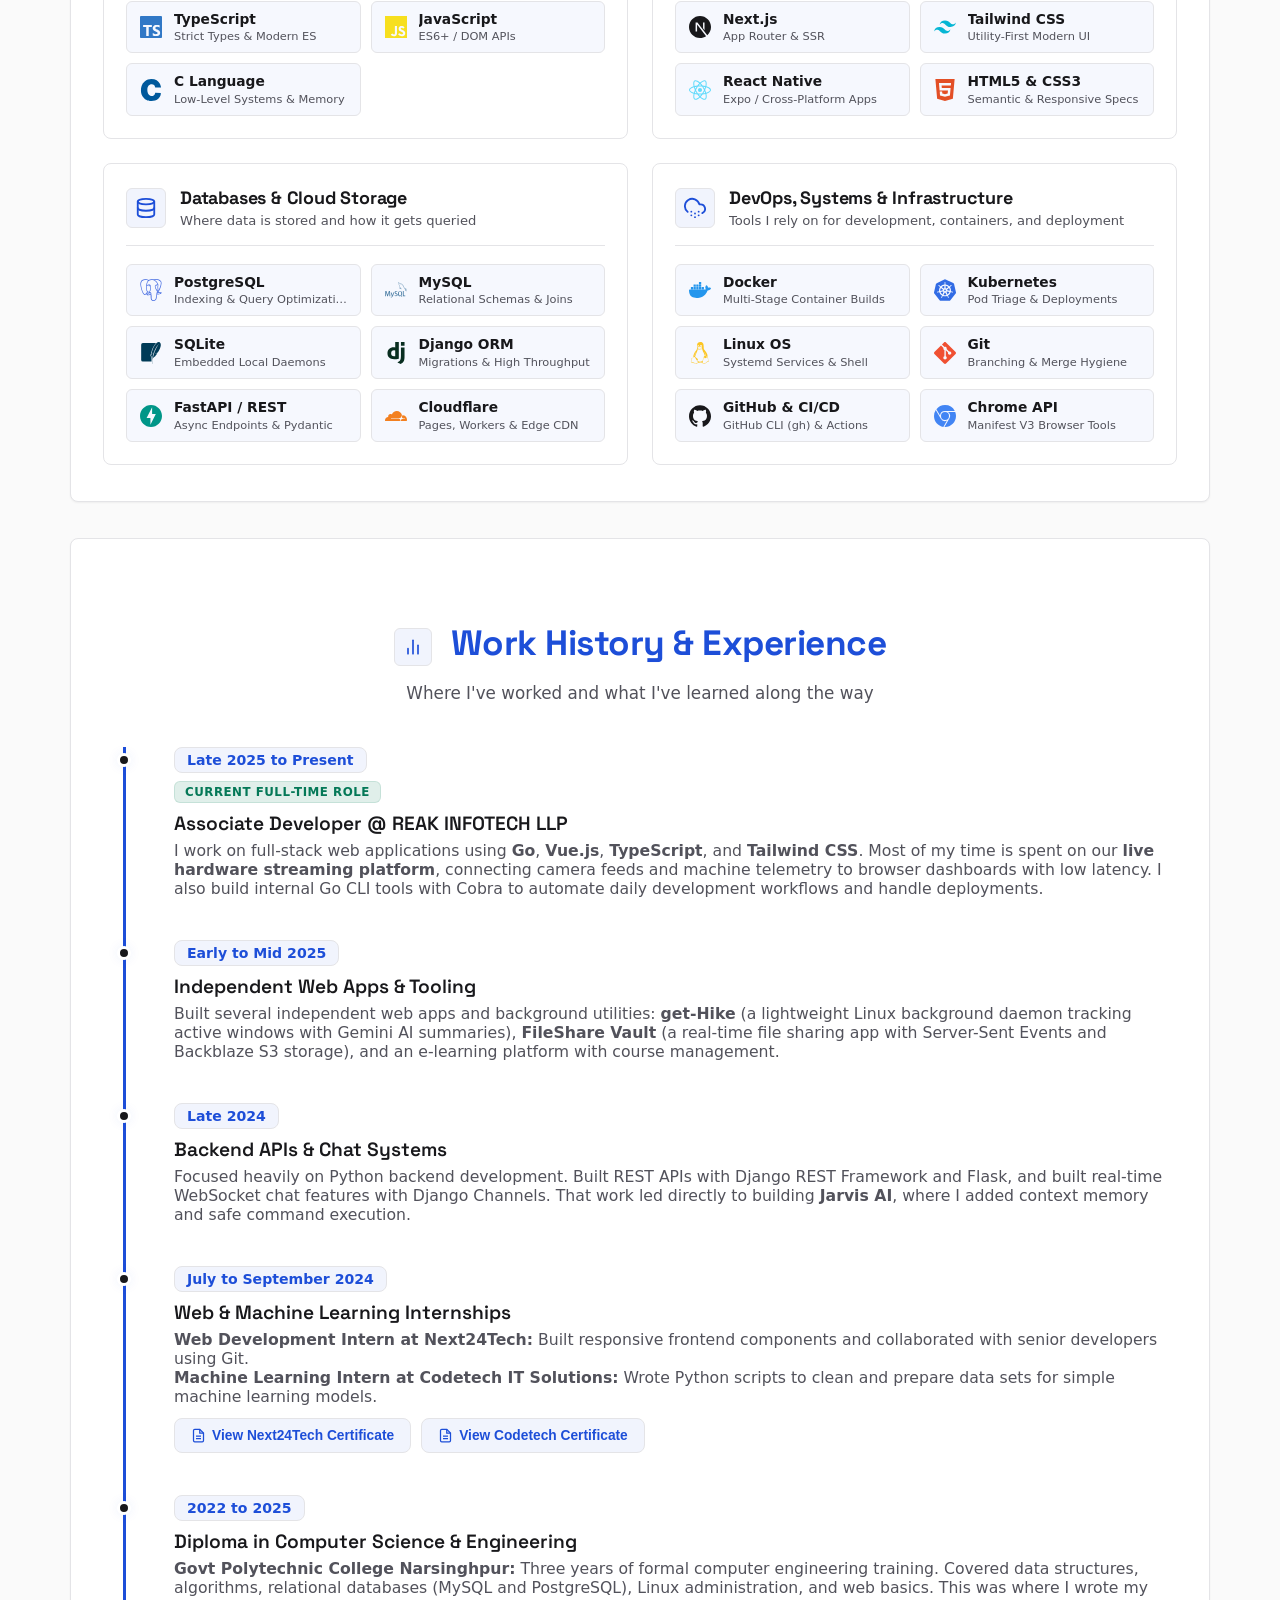
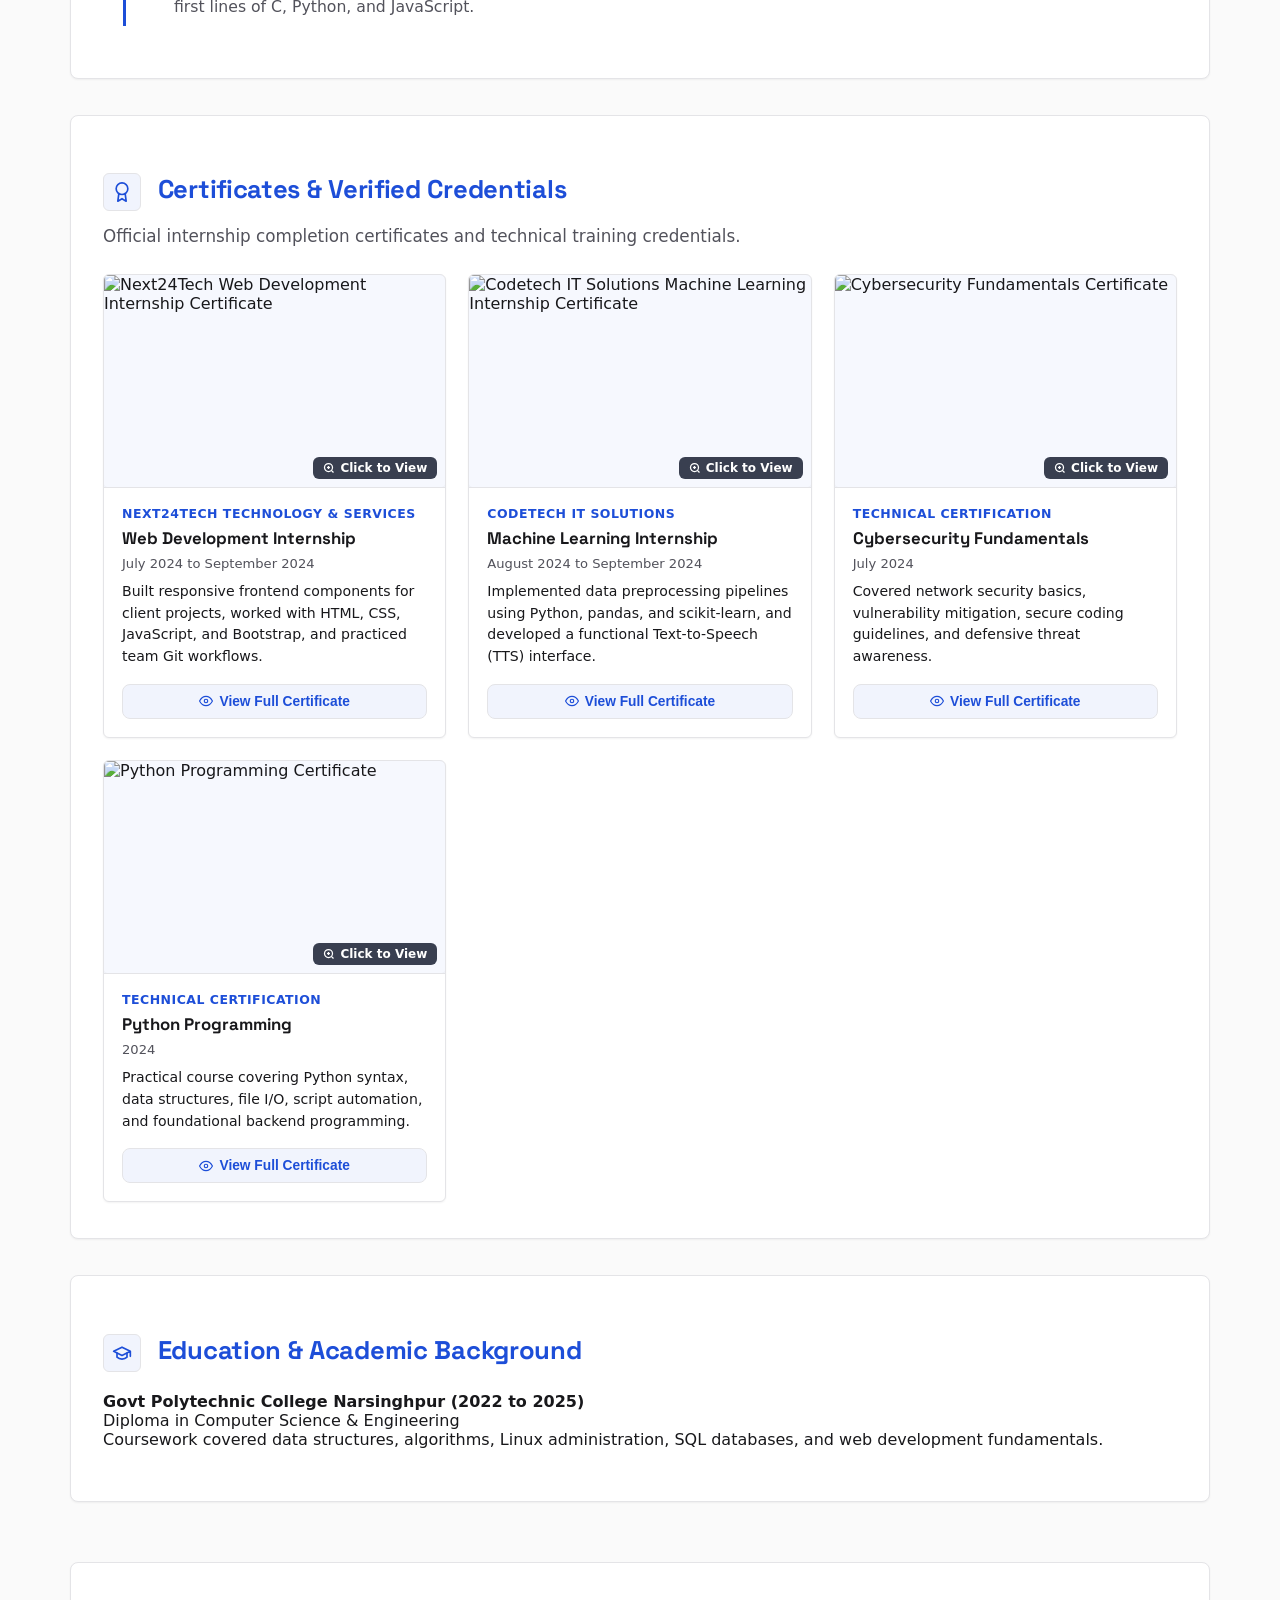
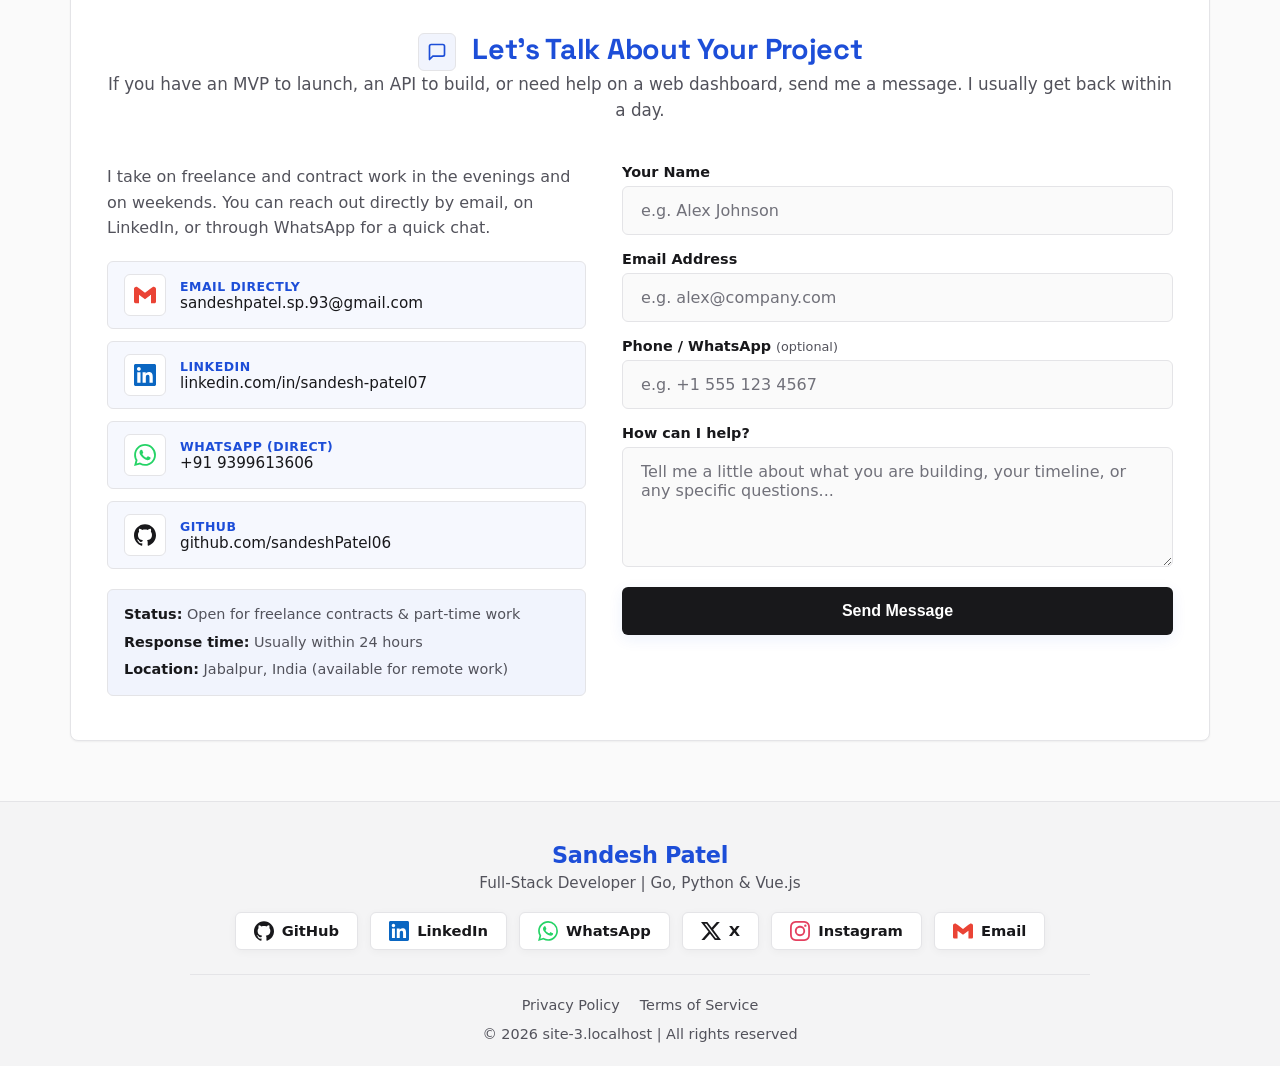
==== commit ed177bf5: "fix(ui): Swiss-minimal de-AI restyle + real favicon - Palette: Tailwind indigo/slate -> zinc ink-and" ====
--- a/index.html
+++ b/index.html
@@ -9,8 +9,8 @@
   <meta name="keywords" content="Sandesh Patel, Portfolio, Full Stack Developer, Go Developer, Golang, Python, Vue.js, TypeScript, Tailwind CSS, Freelance Web Developer, AI Agents, Hardware Streaming, Jabalpur">
   <meta name="author" content="Sandesh Patel">
   <meta name="robots" content="index, follow, max-snippet:-1, max-image-preview:large, max-video-preview:-1">
-  <meta name="theme-color" content="#f1f5f9" media="(prefers-color-scheme: light)">
-  <meta name="theme-color" content="#0b0f19" media="(prefers-color-scheme: dark)">
+  <meta name="theme-color" content="#fafafa" media="(prefers-color-scheme: light)">
+  <meta name="theme-color" content="#09090b" media="(prefers-color-scheme: dark)">
   <meta property="og:type" content="profile">
   <meta property="og:title" content="Sandesh Patel | Full-Stack Developer & Freelance Software Engineer">
   <meta property="og:description" content="Explore production web applications, AI agents, hardware-integrated streaming systems, and freelance engineering services by Sandesh Patel.">
@@ -30,6 +30,7 @@
   <meta name="twitter:description" content="Explore production web applications, AI agents, hardware-integrated streaming systems, and freelance engineering services by Sandesh Patel.">
   <meta name="twitter:image" content="https://sandesh-portfolio.pages.dev/img/sandesh_github.webp">
   <meta name="twitter:image:alt" content="Sandesh Patel - Full-Stack Developer & Systems Engineer">
+  <link rel="icon" href="/favicon.ico" sizes="any" />
   <link rel="icon" href="img/favicon.png" type="image/png" />
   <link rel="apple-touch-icon" href="img/favicon.png" />
   <link rel="manifest" href="manifest.webmanifest" />
@@ -37,7 +38,7 @@
   <link rel="author" type="text/plain" title="humans.txt" href="humans.txt" />
   <link rel="preconnect" href="https://fonts.googleapis.com">
   <link rel="preconnect" href="https://fonts.gstatic.com" crossorigin>
-  <link href="https://fonts.googleapis.com/css2?family=Poppins:wght@100;400;600;700&display=swap" rel="stylesheet">
+  <link href="https://fonts.googleapis.com/css2?family=Space%20Grotesk:wght@500;600;700&display=swap" rel="stylesheet">
   <title>Sandesh Patel | Full-Stack Developer & Software Engineer</title>
   <link rel="canonical" href="https://sandesh-portfolio.pages.dev/">
   <link rel="stylesheet" href="all-in-one.css">
@@ -524,7 +525,10 @@
       </div>
       <div class="nav-actions">
         <button class="theme-toggle" id="theme-toggle" aria-label="Toggle light/dark theme"
-          title="Toggle theme">🌙</button>
+          title="Toggle theme">
+    <svg class="icon-sun" width="18" height="18" viewBox="0 0 24 24" fill="none" stroke="currentColor" stroke-width="2" stroke-linecap="round" stroke-linejoin="round" aria-hidden="true"><circle cx="12" cy="12" r="5"></circle><line x1="12" y1="1" x2="12" y2="3"></line><line x1="12" y1="21" x2="12" y2="23"></line><line x1="4.22" y1="4.22" x2="5.64" y2="5.64"></line><line x1="18.36" y1="18.36" x2="19.78" y2="19.78"></line><line x1="1" y1="12" x2="3" y2="12"></line><line x1="21" y1="12" x2="23" y2="12"></line><line x1="4.22" y1="19.78" x2="5.64" y2="18.36"></line><line x1="18.36" y1="5.64" x2="19.78" y2="4.22"></line></svg>
+    <svg class="icon-moon" width="18" height="18" viewBox="0 0 24 24" fill="none" stroke="currentColor" stroke-width="2" stroke-linecap="round" stroke-linejoin="round" aria-hidden="true"><path d="M21 12.79A9 9 0 1 1 11.21 3 7 7 0 0 0 21 12.79z"></path></svg>
+  </button>
         <a href="#contact" class="nav-cta-btn" title="Contact Sandesh">Hire Me</a>
         <button class="menu-toggle" aria-label="Toggle navigation menu" aria-expanded="false" aria-controls="nav-menu">
           <span class="menu-icon"></span>
@@ -539,7 +543,7 @@
       <div class="status-badge-hero">
         <span class="status-dot"></span> Available for Freelance & Contract Projects
       </div>
-      <h1>👋 Hi, I'm <span class="highlight-text">Sandesh Patel</span></h1>
+      <h1>Hi, I'm <span class="highlight-text">Sandesh Patel</span></h1>
       <p class="hero-role-line">I'm a <span id="element"></span></p>
       <p class="hero-subtext">I build web apps, backend APIs, and real-time streaming tools. By day I work at REAK INFOTECH on hardware video feeds and telemetry dashboards. In the evenings, I build freelance MVPs and tools for clients.</p>
       <div class="buttons">
@@ -1504,7 +1508,7 @@
 
           <button type="submit" id="contact-submit-btn" class="btn contact-submit-btn">
             <span class="btn-text">Send Message</span>
-            <span class="btn-spinner" aria-hidden="true" style="display: none;">⏳ Sending...</span>
+            <span class="btn-spinner" aria-hidden="true" style="display: none;"><span class="spinner-disc"></span> Sending...</span>
           </button>
           <div id="form-status" role="status" aria-live="polite"></div>
         </form>
--- a/all-in-one.css
+++ b/all-in-one.css
@@ -1,40 +1,39 @@
-/* ==== Root Variables for Colors and Fonts ==== */
+/* ==== Root Variables - Swiss Minimal System ==== */
 :root {
-  /* Solid Professional Accent Colors */
-  --primary-color: #4f46e5;
-  --primary-hover: #4338ca;
-  --secondary-color: #2563eb;
-  --secondary-hover: #1d4ed8;
-  --highlight-color: #0284c7;
-  --badge-bg: rgba(79, 70, 229, 0.08);
-  --bg-hover: rgba(79, 70, 229, 0.03);
+  /* Editorial palette: zinc ink & paper with one restrained blue accent */
+  --primary-color: #1d4ed8;
+  --primary-hover: #1e40af;
+  --secondary-color: #1d4ed8;
+  --secondary-hover: #1e40af;
+  --highlight-color: #1d4ed8;
+  --badge-bg: rgba(29, 78, 216, 0.06);
+  --bg-hover: rgba(29, 78, 216, 0.04);
 
   /* Light Theme Surfaces & Typography */
-  --nav-bg: rgba(255, 255, 255, 0.92);
-  --footer-bg: #f8fafc;
-  --text-light: #0f172a;
-  --text-color: #0f172a;
-  --text-muted: #475569;
-  --background: #f1f5f9;
+  --nav-bg: rgba(250, 250, 250, 0.94);
+  --footer-bg: #f4f4f5;
+  --text-light: #18181b;
+  --text-color: #18181b;
+  --text-muted: #52525b;
+  --background: #fafafa;
   --card-bg: #ffffff;
-  --card-border: #cbd5e1;
-  --font-stack: "Inter", "Poppins", -apple-system, BlinkMacSystemFont, "Segoe UI", Roboto, sans-serif;
-  --shadow: 0 4px 6px -1px rgba(0, 0, 0, 0.05), 0 2px 4px -2px rgba(0, 0, 0, 0.05),
-    0 0 0 1px rgba(15, 23, 42, 0.04);
-  --shadow-hover: 0 12px 24px -4px rgba(79, 70, 229, 0.12), 0 4px 6px -2px rgba(0, 0, 0, 0.05);
-    --glass-backdrop: blur(12px);
-
-  /* Accent button surfaces (always carry white text) */
-  --accent-bg: #4f46e5;
-  --accent-bg-hover: #4338ca;
+  --card-border: #e4e4e7;
+  --font-stack: system-ui, -apple-system, "Segoe UI", Roboto, "Helvetica Neue", Arial, "Noto Sans", sans-serif;
+  --font-display: "Space Grotesk", var(--font-stack);
+  --shadow: 0 1px 2px rgba(9, 9, 11, 0.05);
+  --shadow-hover: 0 2px 6px rgba(9, 9, 11, 0.08);
+
+  /* Accent button surface (ink) */
+  --accent-bg: #18181b;
+  --accent-bg-hover: #3f3f46;
   --on-accent: #ffffff;
-  /* Indigo tint system for borders, focus rings & glow shadows */
-  --indigo-faint: rgba(79, 70, 229, 0.08);
-  --indigo-soft: rgba(79, 70, 229, 0.15);
-  --indigo-border: rgba(79, 70, 229, 0.3);
-  --indigo-glow: rgba(79, 70, 229, 0.16);
+  /* Accent tint system for borders, focus rings & glow shadows */
+  --indigo-faint: rgba(29, 78, 216, 0.05);
+  --indigo-soft: rgba(29, 78, 216, 0.14);
+  --indigo-border: rgba(29, 78, 216, 0.45);
+  --indigo-glow: rgba(29, 78, 216, 0.08);
   /* Placeholder text */
-  --ph-color: #5c6672;
+  --ph-color: #71717a;
   /* Success / error status text (>= 4.5:1 against their tinted backgrounds) */
   --ok-color: #047857;
   --ok-tint: rgba(4, 120, 87, 0.12);
@@ -42,45 +41,43 @@
   --err-tint: rgba(185, 28, 28, 0.1);
 }
 
-/* ==== Dark Theme (Midnight Slate Studio) ==== */
+/* ==== Dark Theme (Swiss Inverted) ==== */
 html[data-theme="dark"] {
-  --primary-color: #818cf8;
-  --primary-hover: #93c5fd;
-  --secondary-color: #60a5fa;
-  --secondary-hover: #93c5fd;
-  --highlight-color: #38bdf8;
-  --badge-bg: rgba(129, 140, 248, 0.14);
+  --primary-color: #93c5fd;
+  --primary-hover: #bfdbfe;
+  --secondary-color: #93c5fd;
+  --secondary-hover: #bfdbfe;
+  --highlight-color: #93c5fd;
+  --badge-bg: rgba(147, 197, 253, 0.1);
   --bg-hover: rgba(255, 255, 255, 0.03);
 
   /* Dark Theme Surfaces & Typography */
-  --nav-bg: rgba(15, 23, 42, 0.92);
-  --footer-bg: #0b1120;
-  --text-light: #f8fafc;
-  --text-color: #f8fafc;
-  --text-muted: #94a3b8;
-  --background: #0b0f19;
-  --card-bg: #111827;
-  --shadow: 0 4px 6px -1px rgba(0, 0, 0, 0.4), 0 2px 4px -2px rgba(0, 0, 0, 0.3),
-    0 0 0 1px rgba(255, 255, 255, 0.04);
-  --shadow-hover: 0 14px 28px -4px rgba(0, 0, 0, 0.6), 0 0 20px rgba(129, 140, 248, 0.15);
-    --glass-backdrop: blur(16px);
-
-  /* Accent button surfaces - tuned so white text >= 4.5:1 (#5e63f2 = 4.62) */
-  --accent-bg: #5e63f2;
-  --accent-bg-hover: #5b5ff0;
-  --on-accent: #ffffff;
-  /* Border lifted from #1f2937 (1.2:1) to slate-600 for visible card edges */
-  --card-border: #5d6878;
-  /* Indigo tints flipped to the light-accent channel in dark mode */
-  --indigo-faint: rgba(129, 140, 248, 0.13);
-  --indigo-soft: rgba(129, 140, 248, 0.22);
-  --indigo-border: rgba(129, 140, 248, 0.72);
-  --indigo-glow: rgba(129, 140, 248, 0.22);
+  --nav-bg: rgba(9, 9, 11, 0.92);
+  --footer-bg: #101012;
+  --text-light: #fafafa;
+  --text-color: #fafafa;
+  --text-muted: #a1a1aa;
+  --background: #09090b;
+  --card-bg: #18181b;
+  --shadow: 0 1px 2px rgba(0, 0, 0, 0.5);
+  --shadow-hover: 0 2px 6px rgba(0, 0, 0, 0.6);
+
+  /* Accent button surface (inverted paper) */
+  --accent-bg: #fafafa;
+  --accent-bg-hover: #e4e4e7;
+  --on-accent: #09090b;
+  /* Border lifted for visible card edges (3.12:1 vs card) */
+  --card-border: #666670;
+  /* Accent tints flipped to the light channel in dark mode */
+  --indigo-faint: rgba(147, 197, 253, 0.08);
+  --indigo-soft: rgba(147, 197, 253, 0.18);
+  --indigo-border: rgba(147, 197, 253, 0.5);
+  --indigo-glow: rgba(147, 197, 253, 0.12);
   /* Placeholder text */
-  --ph-color: #94a3b8;
+  --ph-color: #82828b;
   /* Success / error status text (>= 4.5:1 against their tinted backgrounds) */
-  --ok-color: #10b981;
-  --ok-tint: rgba(16, 185, 129, 0.16);
+  --ok-color: #34d399;
+  --ok-tint: rgba(52, 211, 153, 0.14);
   --err-color: #f87171;
   --err-tint: rgba(248, 113, 113, 0.14);
 }
@@ -140,11 +137,15 @@
   font-family: var(--font-stack);
   transition: background-color 0.3s ease, color 0.3s ease;
 }
+h1, h2, h3, h4, h5, h6,
+nav .logo {
+  font-family: var(--font-display);
+}
 
 img {
   max-width: 100%;
   height: auto;
-  border-radius: 8px;
+  border-radius: 4px;
   box-shadow: var(--shadow);
 }
 
@@ -174,13 +175,11 @@
   max-width: 1140px;
   margin: 0 auto;
   background-color: var(--nav-bg);
-  backdrop-filter: var(--glass-backdrop);
-  -webkit-backdrop-filter: var(--glass-backdrop);
-  border: 1px solid var(--card-border);
-  border-radius: 16px;
+  border: 1px solid var(--card-border);
+  border-radius: 8px;
   padding: 0 28px;
   color: var(--text-light);
-  box-shadow: 0 8px 30px rgba(0, 0, 0, 0.06);
+  box-shadow: 0 1px 3px rgba(9, 9, 11, 0.04);
   transition: background-color 0.3s ease, box-shadow 0.3s ease, border-color 0.3s ease, height 0.3s ease, margin 0.3s ease;
   box-sizing: border-box;
   position: relative;
@@ -188,8 +187,8 @@
 
 nav.scrolled {
   height: 58px;
-  box-shadow: 0 12px 35px rgba(0, 0, 0, 0.15);
-  border-color: var(--indigo-border);
+  box-shadow: 0 4px 12px rgba(0, 0, 0, 0.08);
+  border-color: var(--card-border);
 }
 
 /* Branded Logo */
@@ -206,7 +205,8 @@
   z-index: 2;
 }
 nav .logo:hover {
-  transform: translateY(-1px);
+  text-decoration: underline;
+  text-underline-offset: 4px;
 }
 .logo-avatar {
   display: inline-flex;
@@ -215,11 +215,11 @@
   width: 34px;
   height: 34px;
   background: var(--accent-bg);
-  color: #ffffff;
-  border-radius: 9px;
+  color: var(--on-accent);
+  border-radius: 6px;
   font-size: 0.85rem;
   font-weight: 800;
-  box-shadow: 0 4px 12px var(--indigo-glow);
+  box-shadow: none;
 }
 .logo-text {
   color: var(--text-light);
@@ -239,7 +239,7 @@
 .theme-toggle {
   background: var(--card-bg);
   border: 1px solid var(--card-border);
-  border-radius: 10px;
+  border-radius: 6px;
   width: 40px;
   height: 40px;
   color: var(--primary-color);
@@ -255,9 +255,22 @@
   -webkit-tap-highlight-color: transparent;
 }
 .theme-toggle:hover {
-  transform: translateY(-2px);
-  border-color: var(--primary-color);
+  border-color: var(--text-muted);
   background-color: var(--badge-bg);
+}
+.theme-toggle svg {
+  width: 18px;
+  height: 18px;
+  display: block;
+}
+.theme-toggle .icon-sun {
+  display: none;
+}
+html[data-theme="dark"] .theme-toggle .icon-sun {
+  display: block;
+}
+html[data-theme="dark"] .theme-toggle .icon-moon {
+  display: none;
 }
 .theme-toggle:active,
 .theme-toggle:focus {
@@ -269,19 +282,17 @@
   align-items: center;
   justify-content: center;
   background-color: var(--accent-bg);
-  color: #ffffff;
+  color: var(--on-accent);
   font-size: 0.9rem;
   font-weight: 600;
   padding: 8px 18px;
-  border-radius: 9px;
+  border-radius: 6px;
   text-decoration: none;
-  box-shadow: 0 4px 14px var(--indigo-glow);
-  transition: background-color 0.25s ease, transform 0.25s ease, box-shadow 0.25s ease;
+  box-shadow: none;
+  transition: background-color 0.25s ease, box-shadow 0.25s ease;
 }
 .nav-cta-btn:hover {
   background-color: var(--accent-bg-hover);
-  transform: translateY(-1px);
-  box-shadow: 0 6px 18px var(--indigo-glow);
 }
 
 /* Centered Navigation Menu Links on Desktop */
@@ -319,7 +330,7 @@
   font-size: 0.94rem;
   font-weight: 600;
   padding: 8px 16px;
-  border-radius: 20px;
+  border-radius: 8px;
   transition: color 0.25s ease, background-color 0.25s ease, transform 0.2s ease;
 }
 nav ul li a:hover {
@@ -327,9 +338,8 @@
   background-color: var(--badge-bg);
 }
 nav ul li a.active {
-  color: #ffffff;
+  color: var(--on-accent);
   background: var(--accent-bg);
-  box-shadow: 0 4px 14px var(--indigo-glow);
 }
 
 /* Mobile Hamburger Menu Button */
@@ -337,7 +347,7 @@
   display: none;
   background: var(--card-bg);
   border: 1px solid var(--card-border);
-  border-radius: 10px;
+  border-radius: 6px;
   cursor: pointer;
   width: 40px;
   height: 40px;
@@ -388,8 +398,6 @@
   align-items: center;
   padding: 48px 36px;
   background-color: var(--card-bg);
-  backdrop-filter: var(--glass-backdrop);
-  -webkit-backdrop-filter: var(--glass-backdrop);
   border: 1px solid var(--card-border);
   margin-top: 40px;
   margin-left: auto;
@@ -397,13 +405,12 @@
   max-width: 1140px;
   width: 100%;
   box-sizing: border-box;
-  border-radius: 20px;
+  border-radius: 8px;
   box-shadow: var(--shadow);
   transition: transform 0.3s ease, box-shadow 0.3s ease, border-color 0.3s ease;
 }
 .firstsection:hover {
   box-shadow: var(--shadow-hover);
-  border-color: var(--indigo-border);
 }
 .firstsection > div {
   flex: 1;
@@ -417,7 +424,11 @@
 }
 .leftsection .highlight-text {
   color: var(--primary-color);
-  font-weight: 800;
+  font-weight: 700;
+  text-decoration: underline;
+  text-decoration-thickness: 3px;
+  text-underline-offset: 6px;
+  text-decoration-color: var(--indigo-border);
 }
 #element {
   color: var(--primary-color);
@@ -446,7 +457,7 @@
   font-size: 0.88rem;
   font-weight: 600;
   padding: 6px 14px;
-  border-radius: 20px;
+  border-radius: 8px;
   border: 1px solid var(--card-border);
   margin-bottom: 14px;
   box-shadow: 0 2px 6px rgba(0, 0, 0, 0.03);
@@ -514,7 +525,7 @@
   color: var(--primary-color);
   border: 1px solid var(--card-border);
   padding: 6px 14px;
-  border-radius: 20px;
+  border-radius: 8px;
   font-size: 0.85rem;
   font-weight: 600;
 }
@@ -538,10 +549,10 @@
 .leftsection .btn,
 .buttons .btn {
   background: var(--accent-bg);
-  color: #ffffff;
+  color: var(--on-accent);
   padding: 0 24px;
   height: 46px;
-  border-radius: 10px;
+  border-radius: 6px;
   text-decoration: none;
   margin: 0;
   display: inline-flex;
@@ -582,7 +593,7 @@
   display: inline-flex;
   align-items: center;
   box-shadow: 0 4px 15px var(--indigo-glow);
-  border-radius: 10px;
+  border-radius: 6px;
   transition: transform 0.25s ease, box-shadow 0.25s ease;
   height: 46px;
   box-sizing: border-box;
@@ -593,7 +604,7 @@
 }
 .btn-group-left {
   background: var(--accent-bg);
-  color: #ffffff;
+  color: var(--on-accent);
   padding: 0 20px;
   height: 46px;
   border-top-left-radius: 10px;
@@ -617,7 +628,7 @@
 }
 .btn-group-right {
   background: var(--accent-bg);
-  color: #ffffff;
+  color: var(--on-accent);
   padding: 0 14px;
   height: 46px;
   border-top-right-radius: 10px;
@@ -643,7 +654,7 @@
 }
 .rightsection img {
   max-width: 320px;
-  border-radius: 20px;
+  border-radius: 8px;
   box-shadow: var(--shadow-hover);
   border: 2px solid var(--card-border);
   transition: transform 0.3s ease;
@@ -655,12 +666,10 @@
 /* ==== Section Cards (Education, Skills, Projects) ==== */
 .services-container {
   background-color: var(--card-bg);
-  backdrop-filter: var(--glass-backdrop);
-  -webkit-backdrop-filter: var(--glass-backdrop);
   border: 1px solid var(--card-border);
   padding: 36px 32px;
   margin: 36px auto;
-  border-radius: 20px;
+  border-radius: 8px;
   max-width: 1140px;
   width: 100%;
   box-sizing: border-box;
@@ -728,7 +737,7 @@
 .service-card {
   background: var(--bg-hover);
   border: 1px solid var(--card-border);
-  border-radius: 16px;
+  border-radius: 8px;
   padding: 24px;
   display: flex;
   flex-direction: column;
@@ -742,7 +751,7 @@
 .service-icon {
   width: 48px;
   height: 48px;
-  border-radius: 12px;
+  border-radius: 6px;
   background-color: var(--badge-bg);
   border: 1px solid var(--card-border);
   display: inline-flex;
@@ -790,7 +799,7 @@
   color: var(--text-color);
   border: 1px solid var(--card-border);
   padding: 3px 10px;
-  border-radius: 12px;
+  border-radius: 6px;
   transition: border-color 0.2s ease, transform 0.2s ease;
 }
 .service-tags span:hover {
@@ -804,7 +813,7 @@
 .hire-cta-banner {
   background: linear-gradient(135deg, var(--indigo-faint) 0%, transparent 100%);
   border: 1px solid var(--indigo-border);
-  border-radius: 16px;
+  border-radius: 8px;
   padding: 24px 28px;
   display: flex;
   align-items: center;
@@ -826,10 +835,10 @@
 }
 .btn-hire {
   background: var(--accent-bg);
-  color: #ffffff !important;
+  color: var(--on-accent) !important;
   font-weight: 600;
   padding: 10px 22px;
-  border-radius: 10px;
+  border-radius: 6px;
   text-decoration: none !important;
   display: inline-flex;
   align-items: center;
@@ -859,7 +868,7 @@
   background: var(--bg-hover);
   border: 1px solid var(--card-border);
   padding: 24px;
-  border-radius: 16px;
+  border-radius: 8px;
   display: flex;
   flex-direction: column;
   justify-content: space-between;
@@ -898,7 +907,7 @@
   color: var(--primary-color);
   border: 1px solid var(--card-border);
   padding: 3px 10px;
-  border-radius: 12px;
+  border-radius: 6px;
   white-space: normal;
   text-align: center;
   align-self: flex-start;
@@ -929,8 +938,10 @@
   display: inline-flex;
   align-items: center;
   gap: 5px;
-  font-size: 0.76rem;
-  font-weight: 600;
+  font-size: 0.72rem;
+  font-family: ui-monospace, SFMono-Regular, Menlo, Consolas, "Liberation Mono", monospace;
+  font-weight: 500;
+  letter-spacing: 0.01em;
   background-color: var(--card-bg);
   color: var(--text-color);
   border: 1px solid var(--card-border);
@@ -940,7 +951,6 @@
 }
 .tech-tag:hover {
   border-color: var(--primary-color);
-  transform: translateY(-1px);
 }
 .tech-tag svg {
   width: 12px;
@@ -976,7 +986,7 @@
 }
 .project-link.live-link {
   background-color: var(--accent-bg);
-  color: #ffffff !important;
+  color: var(--on-accent) !important;
   border: 1px solid var(--primary-color);
   box-shadow: 0 3px 10px var(--indigo-glow);
 }
@@ -994,7 +1004,7 @@
   justify-content: center;
   width: 38px;
   height: 38px;
-  border-radius: 10px;
+  border-radius: 6px;
   background-color: var(--badge-bg);
   border: 1px solid var(--card-border);
   color: var(--primary-color);
@@ -1029,7 +1039,7 @@
 .skills-cat-card {
   background: var(--card-bg);
   border: 1px solid var(--card-border);
-  border-radius: 16px;
+  border-radius: 8px;
   padding: 22px;
   display: flex;
   flex-direction: column;
@@ -1051,7 +1061,7 @@
 .skills-cat-icon {
   width: 40px;
   height: 40px;
-  border-radius: 10px;
+  border-radius: 6px;
   background: var(--badge-bg);
   border: 1px solid var(--card-border);
   display: flex;
@@ -1089,14 +1099,13 @@
   padding: 9px 11px;
   background-color: var(--bg-hover);
   border: 1px solid var(--card-border);
-  border-radius: 10px;
+  border-radius: 6px;
   transition: transform 0.2s ease, border-color 0.2s ease, background-color 0.2s ease, box-shadow 0.2s ease;
   min-width: 0;
 }
 .skill-badge:hover {
-  transform: translateY(-2px);
   border-color: var(--brand-color, var(--primary-color));
-  box-shadow: 0 4px 12px rgba(0, 0, 0, 0.05);
+  box-shadow: none;
 }
 .skill-badge-icon {
   width: 26px;
@@ -1142,15 +1151,13 @@
 /* ==== Timeline ==== */
 .secondsection {
   background-color: var(--card-bg);
-  backdrop-filter: var(--glass-backdrop);
-  -webkit-backdrop-filter: var(--glass-backdrop);
   border: 1px solid var(--card-border);
   padding: 52px 32px;
   text-align: left;
   max-width: 1140px;
   width: 100%;
   margin: 36px auto;
-  border-radius: 20px;
+  border-radius: 8px;
   box-sizing: border-box;
   box-shadow: var(--shadow);
   transition: transform 0.3s ease, box-shadow 0.3s ease, border-color 0.3s ease;
@@ -1209,7 +1216,7 @@
   color: var(--ok-color);
   border: 1px solid var(--ok-tint);
   padding: 3px 10px;
-  border-radius: 12px;
+  border-radius: 6px;
   margin-bottom: 8px;
 }
 .timeline-date {
@@ -1219,7 +1226,7 @@
   color: var(--primary-color);
   background: var(--badge-bg);
   padding: 4px 12px;
-  border-radius: 20px;
+  border-radius: 8px;
   margin-bottom: 8px;
   border: 1px solid var(--card-border);
 }
@@ -1242,10 +1249,8 @@
   margin: 60px auto;
   padding: 44px 36px;
   background-color: var(--card-bg);
-  backdrop-filter: var(--glass-backdrop);
-  -webkit-backdrop-filter: var(--glass-backdrop);
-  border: 1px solid var(--card-border);
-  border-radius: 20px;
+  border: 1px solid var(--card-border);
+  border-radius: 8px;
   box-shadow: var(--shadow);
   color: var(--text-light);
   font-family: var(--font-stack);
@@ -1297,7 +1302,7 @@
   padding: 12px 16px;
   background-color: var(--bg-hover);
   border: 1px solid var(--card-border);
-  border-radius: 12px;
+  border-radius: 6px;
   text-decoration: none !important;
   color: var(--text-color) !important;
   transition: transform 0.2s ease, border-color 0.2s ease, background-color 0.2s ease;
@@ -1326,7 +1331,7 @@
 .contact-channel-icon {
   width: 42px;
   height: 42px;
-  border-radius: 10px;
+  border-radius: 6px;
   background: var(--card-bg);
   border: 1px solid var(--card-border);
   display: inline-flex;
@@ -1363,7 +1368,7 @@
 .contact-availability-box {
   background-color: var(--badge-bg);
   border: 1px solid var(--card-border);
-  border-radius: 12px;
+  border-radius: 6px;
   padding: 14px 16px;
   font-size: 0.9rem;
   color: var(--text-muted);
@@ -1403,7 +1408,7 @@
 #contact textarea {
   padding: 14px 18px;
   min-height: 48px;
-  border-radius: 10px;
+  border-radius: 6px;
   border: 1px solid var(--card-border);
   background-color: var(--background);
   color: var(--text-light);
@@ -1430,12 +1435,12 @@
 }
 #contact button.btn {
   background: var(--accent-bg);
-  color: #fff;
+  color: var(--on-accent);
   padding: 14px 24px;
   min-height: 48px;
   font-size: 1rem;
   border: none;
-  border-radius: 10px;
+  border-radius: 6px;
   cursor: pointer;
   font-weight: 600;
   box-shadow: 0 4px 15px var(--indigo-glow);
@@ -1537,7 +1542,7 @@
   height: 90vh;
   background: var(--card-bg);
   border: 1px solid var(--card-border);
-  border-radius: 16px;
+  border-radius: 8px;
   box-shadow: var(--shadow-hover);
   padding: 0;
   display: flex;
@@ -1585,7 +1590,7 @@
 }
 .modal-icon-btn:hover {
   background-color: var(--accent-bg);
-  color: #ffffff;
+  color: var(--on-accent);
 }
 .modal-close-btn {
   background: none;
@@ -1656,7 +1661,7 @@
   align-items: center;
   gap: 8px;
   padding: 8px 18px;
-  border-radius: 10px;
+  border-radius: 6px;
   background-color: var(--card-bg);
   border: 1px solid var(--card-border);
   color: var(--text-light);
@@ -1670,7 +1675,7 @@
   transform: translateY(-2px);
   background-color: var(--accent-bg);
   border-color: var(--primary-color);
-  color: #ffffff;
+  color: var(--on-accent);
   box-shadow: 0 6px 18px var(--indigo-glow);
 }
 .social-btn svg {
@@ -1755,7 +1760,7 @@
   bottom: 40px;
   right: 40px;
   background-color: var(--accent-bg);
-  color: #fff;
+  color: var(--on-accent);
   border: none;
   border-radius: 50%;
   width: 52px;
@@ -1820,8 +1825,6 @@
     left: 0;
     transform: none;
     background: var(--nav-bg);
-    backdrop-filter: var(--glass-backdrop);
-    -webkit-backdrop-filter: var(--glass-backdrop);
     padding: 14px 16px;
     z-index: 1000;
     box-shadow: 0 12px 28px rgba(0, 0, 0, 0.18);
@@ -1964,7 +1967,7 @@
   #contact {
     padding: 20px 14px;
     margin-top: 16px;
-    border-radius: 16px;
+    border-radius: 8px;
     width: 100%;
     max-width: 100%;
     box-sizing: border-box;
@@ -2026,7 +2029,7 @@
     width: 96%;
     height: 88vh;
     margin: 6% auto;
-    border-radius: 12px;
+    border-radius: 6px;
   }
   .pdf-modal-header {
     padding: 10px 14px;
@@ -2053,7 +2056,7 @@
 .certificate-card {
   background: var(--card-bg);
   border: 1px solid var(--card-border);
-  border-radius: 12px;
+  border-radius: 6px;
   overflow: hidden;
   display: flex;
   flex-direction: column;
@@ -2153,7 +2156,7 @@
 .btn-cert-preview:hover {
   background-color: var(--accent-bg);
   border-color: var(--primary-color);
-  color: #ffffff;
+  color: var(--on-accent);
 }
 
 /* ==== Certificate Modal ==== */
@@ -2164,7 +2167,7 @@
   max-height: 90vh;
   background: var(--card-bg);
   border: 1px solid var(--card-border);
-  border-radius: 16px;
+  border-radius: 8px;
   box-shadow: 0 25px 60px rgba(0, 0, 0, 0.55);
   display: flex;
   flex-direction: column;
@@ -2205,3 +2208,22 @@
     scroll-behavior: auto !important;
   }
 }
+
+/* Submit button spinner (replaces emoji hourglass) */
+.btn-spinner {
+  display: inline-flex;
+  align-items: center;
+  gap: 8px;
+}
+.spinner-disc {
+  width: 14px;
+  height: 14px;
+  border: 2px solid var(--on-accent);
+  border-right-color: transparent;
+  border-radius: 50%;
+  display: inline-block;
+  animation: spin 0.7s linear infinite;
+}
+@keyframes spin {
+  to { transform: rotate(360deg); }
+}
